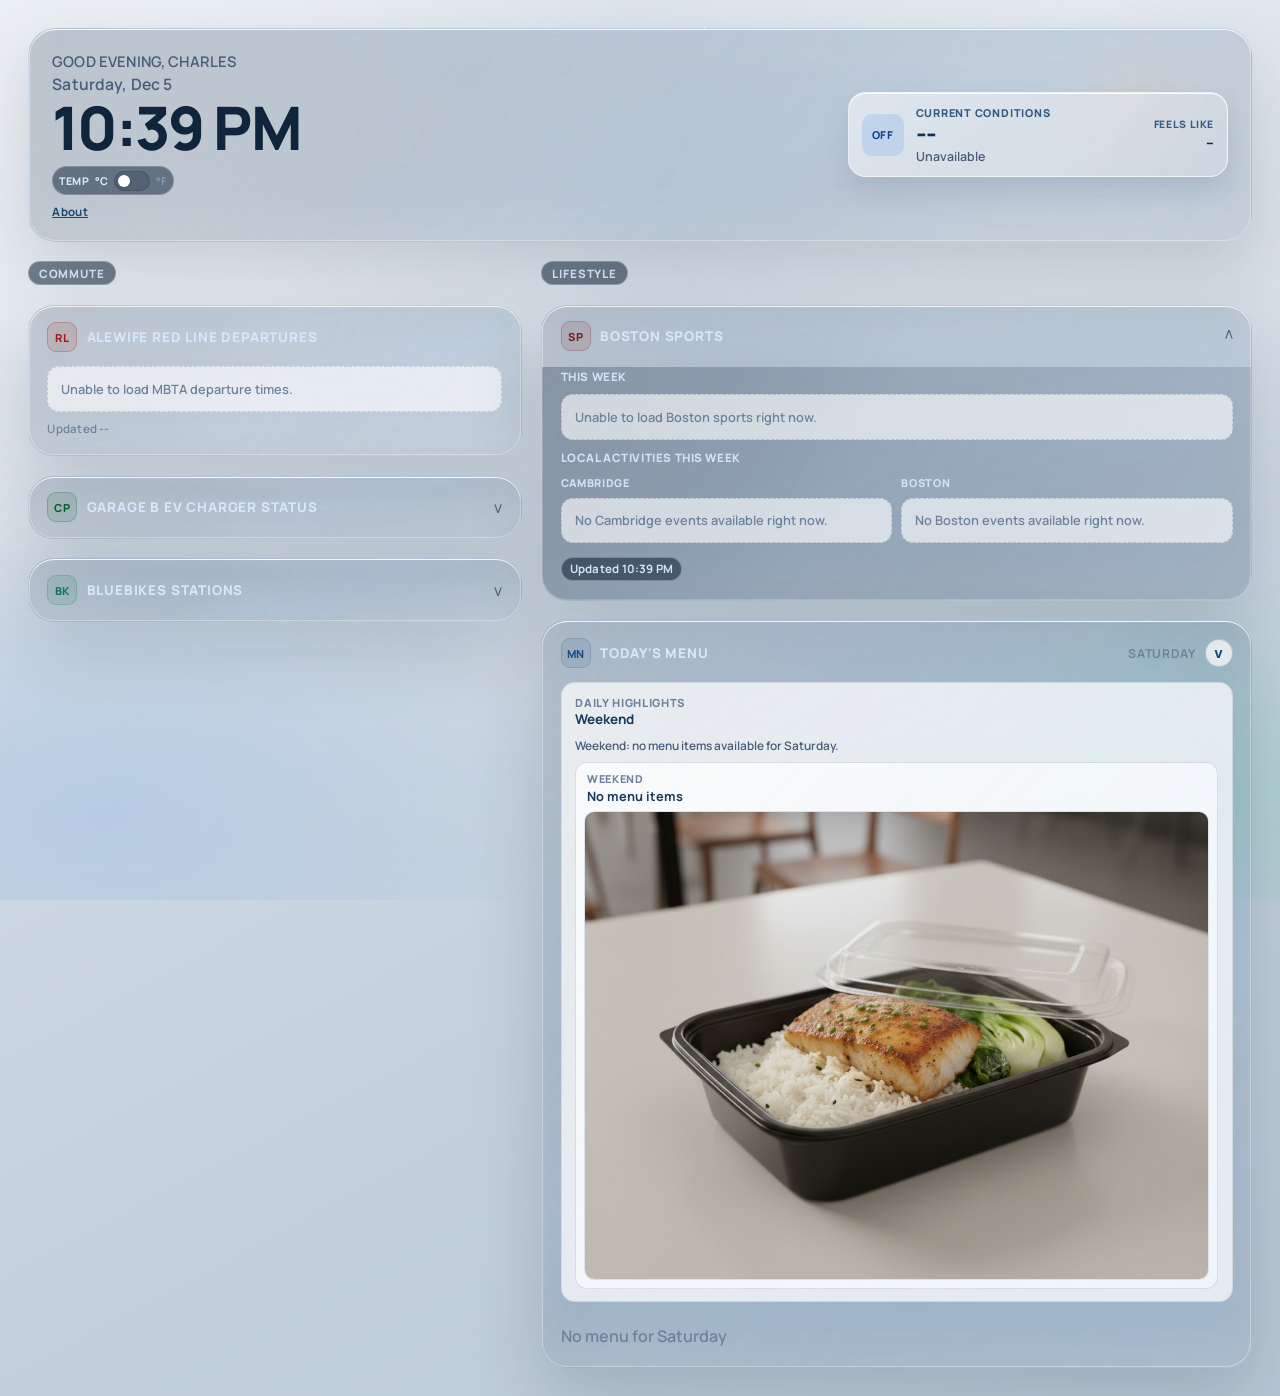
==== index.html @ 983788c2 "fix: load local menu.json to prevent fallback menu images" ====
<!DOCTYPE html>
<html lang="en">

<head>
  <meta charset="utf-8" />
  <meta name="viewport" content="width=device-width,initial-scale=1" />
  <title>Cambridge Dashboard</title>
  <link href="https://fonts.googleapis.com/css2?family=Manrope:wght@400;500;600;700;800&display=swap" rel="stylesheet" />
  <style>
    :root {
      --bg-clear-day: linear-gradient(155deg, #edf4ff 0%, #dbe8f8 47%, #c9d8ea 100%);
      --bg-clear-night: linear-gradient(150deg, #0b1422 0%, #15253b 47%, #22344c 100%);
      --bg-clouds: linear-gradient(152deg, #d9e2ec 0%, #c7d3df 55%, #b8c6d4 100%);
      --bg-rain: linear-gradient(152deg, #8b99ac 0%, #77889e 52%, #66798f 100%);
      --bg-snow: linear-gradient(152deg, #f2f6fb 0%, #dfe8f1 56%, #cfdbe9 100%);
      --bg-thunder: linear-gradient(152deg, #334154 0%, #2a3748 51%, #1f2d3e 100%);

      --panel: rgba(255, 255, 255, 0.4);
      --panel-strong: rgba(255, 255, 255, 0.5);
      --panel-border: rgba(255, 255, 255, 0.62);
      --panel-shadow: 0 28px 72px rgba(8, 24, 46, 0.16);
      --panel-inner-glow: inset 0 1px 0 rgba(255, 255, 255, 0.82), inset 0 -24px 42px rgba(255, 255, 255, 0.1);
      --panel-edge-shadow: inset 0 0 0 1px rgba(255, 255, 255, 0.34);
      --text-primary: #0d2238;
      --text-secondary: #485d77;
      --text-muted: #6e839b;
      --accent: #1f6feb;
      --accent-soft: rgba(31, 111, 235, 0.14);
      --success: #0e9f6e;
      --success-soft: rgba(14, 159, 110, 0.13);
      --glass-hero-bg: linear-gradient(122deg, rgba(255, 255, 255, 0.46) 0%, rgba(255, 255, 255, 0.18) 40%, rgba(255, 255, 255, 0.11) 100%);
      --glass-card-bg: linear-gradient(122deg, rgba(255, 255, 255, 0.42) 0%, rgba(255, 255, 255, 0.15) 42%, rgba(255, 255, 255, 0.09) 100%);
      --glass-border: rgba(255, 255, 255, 0.58);
      --glass-hero-blur: 34px;
      --glass-card-blur: 36px;
      --glass-saturation: 195%;
      --glass-contrast: 108%;
      --glass-specular: linear-gradient(116deg, rgba(255, 255, 255, 0.58) 0%, rgba(255, 255, 255, 0.1) 30%, transparent 64%);
      --glass-caustic:
        radial-gradient(80% 45% at 50% -10%, rgba(255, 255, 255, 0.44), transparent 70%),
        linear-gradient(160deg, transparent 40%, rgba(255, 255, 255, 0.08) 60%, transparent 72%);
      --bg-image-filter: saturate(108%) contrast(102%);
    }

    * {
      box-sizing: border-box;
      margin: 0;
      padding: 0;
    }

    html,
    body {
      min-height: 100%;
      scroll-behavior: smooth;
    }

    body[data-weather*="cloud"] {
      --glass-saturation: 170%;
      --glass-specular: linear-gradient(116deg, rgba(255, 255, 255, 0.62) 0%, rgba(255, 255, 255, 0.12) 34%, transparent 64%);
      --bg-image-filter: saturate(98%) contrast(100%);
    }

    body[data-weather*="rain"],
    body[data-weather*="drizzle"],
    body[data-weather*="thunder"] {
      --glass-hero-bg: linear-gradient(122deg, rgba(255, 255, 255, 0.4) 0%, rgba(255, 255, 255, 0.14) 44%, rgba(255, 255, 255, 0.08) 100%);
      --glass-card-bg: linear-gradient(122deg, rgba(255, 255, 255, 0.36) 0%, rgba(255, 255, 255, 0.13) 46%, rgba(255, 255, 255, 0.07) 100%);
      --glass-border: rgba(255, 255, 255, 0.5);
      --glass-hero-blur: 38px;
      --glass-card-blur: 40px;
      --glass-saturation: 155%;
      --glass-specular: linear-gradient(116deg, rgba(255, 255, 255, 0.54) 0%, rgba(255, 255, 255, 0.08) 35%, transparent 64%);
      --bg-image-filter: saturate(90%) contrast(100%);
    }

    body[data-weather*="snow"] {
      --glass-hero-bg: linear-gradient(122deg, rgba(255, 255, 255, 0.52) 0%, rgba(255, 255, 255, 0.22) 42%, rgba(255, 255, 255, 0.14) 100%);
      --glass-card-bg: linear-gradient(122deg, rgba(255, 255, 255, 0.48) 0%, rgba(255, 255, 255, 0.2) 44%, rgba(255, 255, 255, 0.12) 100%);
      --glass-border: rgba(255, 255, 255, 0.62);
      --glass-saturation: 165%;
      --glass-specular: linear-gradient(116deg, rgba(255, 255, 255, 0.84) 0%, rgba(255, 255, 255, 0.2) 32%, transparent 64%);
      --bg-image-filter: saturate(95%) contrast(102%);
    }

    body[data-night="true"] {
      --glass-hero-bg: linear-gradient(122deg, rgba(28, 48, 72, 0.34) 0%, rgba(24, 44, 68, 0.2) 45%, rgba(18, 38, 62, 0.14) 100%);
      --glass-card-bg: linear-gradient(122deg, rgba(28, 48, 72, 0.3) 0%, rgba(24, 44, 68, 0.18) 46%, rgba(18, 38, 62, 0.12) 100%);
      --glass-border: rgba(203, 223, 248, 0.26);
      --glass-saturation: 145%;
      --glass-contrast: 104%;
      --glass-specular: linear-gradient(116deg, rgba(255, 255, 255, 0.28) 0%, rgba(255, 255, 255, 0.06) 34%, transparent 64%);
      --glass-caustic:
        radial-gradient(80% 45% at 50% -10%, rgba(200, 222, 255, 0.2), transparent 72%),
        linear-gradient(160deg, transparent 40%, rgba(180, 212, 255, 0.08) 60%, transparent 72%);
      --bg-image-filter: saturate(100%) contrast(106%);
    }

    body {
      font-family: "SF Pro Text", "SF Pro Display", -apple-system, BlinkMacSystemFont, "Segoe UI", "Manrope", sans-serif;
      background: var(--bg-clouds);
      color: var(--text-primary);
      padding: 1.75rem;
      transition: background 1.2s ease;
      position: relative;
      overflow-x: hidden;
      -webkit-font-smoothing: antialiased;
    }

    body::before {
      content: "";
      position: fixed;
      inset: 0;
      background:
        radial-gradient(circle at 12% 18%, rgba(255, 255, 255, 0.52), transparent 38%),
        radial-gradient(circle at 85% 8%, rgba(255, 255, 255, 0.34), transparent 34%),
        linear-gradient(180deg, rgba(255, 255, 255, 0.24), rgba(255, 255, 255, 0));
      pointer-events: none;
      z-index: 0;
    }

    body::after {
      content: "";
      position: fixed;
      inset: 0;
      background:
        radial-gradient(45% 38% at 8% 90%, rgba(110, 163, 231, 0.22), transparent 80%),
        radial-gradient(36% 30% at 95% 88%, rgba(99, 211, 171, 0.2), transparent 82%);
      pointer-events: none;
      z-index: 0;
    }

    .weather-bg {
      position: fixed;
      inset: 0;
      pointer-events: none;
      overflow: hidden;
      z-index: 0;
    }

    .ai-bg {
      position: absolute;
      inset: 0;
      background-position: center;
      background-size: cover;
      background-repeat: no-repeat;
      opacity: 0;
      filter: var(--bg-image-filter);
      transition: background-image 700ms ease, opacity 500ms ease;
    }

    .sun {
      position: absolute;
      top: 5%;
      right: 8%;
      width: 110px;
      height: 110px;
      background: radial-gradient(circle, rgba(255, 247, 218, 1) 0%, rgba(255, 227, 148, 0.65) 52%, transparent 75%);
      border-radius: 999px;
      filter: blur(0.2px);
      box-shadow: 0 0 90px 35px rgba(255, 218, 120, 0.22);
      display: none;
    }

    .moon {
      position: absolute;
      top: 7%;
      left: 8%;
      width: 72px;
      height: 72px;
      border-radius: 999px;
      background: radial-gradient(circle at 34% 32%, #fdfdfb 0%, #deddd5 60%, #c7c6c0 100%);
      box-shadow: 0 0 55px 20px rgba(229, 236, 255, 0.2);
      display: none;
    }

    .sun.visible,
    .moon.visible {
      display: block;
    }

    .stars {
      position: absolute;
      inset: 0;
      display: none;
    }

    .stars.visible {
      display: block;
    }

    .star {
      position: absolute;
      width: 2px;
      height: 2px;
      border-radius: 999px;
      background: rgba(255, 255, 255, 0.95);
      animation: twinkle 2.8s ease-in-out infinite;
    }

    @keyframes twinkle {
      0%,
      100% {
        opacity: 0.4;
      }

      50% {
        opacity: 1;
      }
    }

    .cloud-layer {
      position: absolute;
      inset: 0;
      display: none;
    }

    .cloud-layer.visible {
      display: block;
    }

    .atmospheric-cloud {
      position: absolute;
      background: linear-gradient(180deg, rgba(255, 255, 255, 0.42), rgba(255, 255, 255, 0.13));
      border-radius: 999px;
      filter: blur(28px);
      animation: driftCloud linear infinite;
    }

    .cloud-1 {
      top: 6%;
      width: 460px;
      height: 95px;
      left: -460px;
      animation-duration: 88s;
    }

    .cloud-2 {
      top: 14%;
      width: 550px;
      height: 112px;
      left: -550px;
      animation-duration: 112s;
      animation-delay: -32s;
      opacity: 0.72;
    }

    .cloud-3 {
      top: 24%;
      width: 360px;
      height: 76px;
      left: -360px;
      animation-duration: 95s;
      animation-delay: -54s;
      opacity: 0.52;
    }

    .cloud-4 {
      top: 10%;
      width: 630px;
      height: 124px;
      left: -630px;
      animation-duration: 126s;
      animation-delay: -70s;
      opacity: 0.42;
    }

    @keyframes driftCloud {
      from {
        transform: translateX(0);
      }

      to {
        transform: translateX(calc(100vw + 760px));
      }
    }

    .rain-container,
    .snow-container {
      position: absolute;
      inset: 0;
      display: none;
    }

    .rain-container.visible,
    .snow-container.visible {
      display: block;
    }

    .raindrop {
      position: absolute;
      width: 1.5px;
      height: 21px;
      background: linear-gradient(to bottom, transparent, rgba(209, 225, 240, 0.62));
      animation: fall linear infinite;
    }

    @keyframes fall {
      to {
        transform: translateY(100vh);
      }
    }

    .snowflake {
      position: absolute;
      border-radius: 999px;
      background: rgba(255, 255, 255, 0.85);
      animation: snowfall linear infinite;
    }

    @keyframes snowfall {
      to {
        transform: translateY(100vh);
      }
    }

    .dashboard {
      position: relative;
      z-index: 1;
      width: min(1240px, 100%);
      margin: 0 auto;
      display: grid;
      gap: 1.22rem;
    }

    .hero {
      background:
        var(--glass-hero-bg);
      border: 1px solid var(--glass-border);
      border-radius: 28px;
      box-shadow: var(--panel-shadow), var(--panel-inner-glow), var(--panel-edge-shadow);
      backdrop-filter: blur(var(--glass-hero-blur)) saturate(var(--glass-saturation)) contrast(var(--glass-contrast));
      -webkit-backdrop-filter: blur(var(--glass-hero-blur)) saturate(var(--glass-saturation)) contrast(var(--glass-contrast));
      padding: 1.35rem 1.45rem;
      display: flex;
      justify-content: space-between;
      align-items: center;
      gap: 1.2rem;
      flex-wrap: wrap;
      animation: riseIn 540ms ease-out;
      position: relative;
      z-index: 1;
      isolation: isolate;
      overflow: hidden;
    }

    .hero-left {
      display: grid;
      gap: 0.15rem;
    }

    .hero-right {
      margin-left: auto;
      flex: 1 1 auto;
      min-width: 0;
      display: flex;
      align-items: center;
      gap: 0.95rem;
      flex-wrap: wrap;
      justify-content: flex-end;
    }

    .greeting {
      color: var(--text-secondary);
      font-size: 0.92rem;
      font-weight: 600;
      letter-spacing: 0.01em;
      text-transform: uppercase;
    }

    .quick-nav {
      display: flex;
      gap: 0.45rem;
      flex-wrap: wrap;
      margin-top: 0.32rem;
    }

    .about-inline-link {
      margin-top: 0.42rem;
      display: inline-block;
      font-size: 0.72rem;
      font-weight: 700;
      letter-spacing: 0.03em;
      color: #1c466f;
      text-decoration: underline;
      text-underline-offset: 0.12em;
    }

    .temp-toggle-inline {
      margin-top: 0.42rem;
      display: inline-flex;
      align-items: center;
      gap: 0.36rem;
      width: fit-content;
      padding: 0.2rem 0.38rem;
      border-radius: 999px;
      border: 1px solid rgba(20, 58, 98, 0.18);
      background: rgba(255, 255, 255, 0.52);
    }

    .temp-toggle-label {
      font-size: 0.66rem;
      font-weight: 800;
      letter-spacing: 0.05em;
      text-transform: uppercase;
      color: #21466f;
    }

    .temp-unit {
      font-size: 0.67rem;
      font-weight: 700;
      color: #55708e;
      opacity: 0.6;
      transition: opacity 140ms ease, color 140ms ease;
    }

    .temp-unit.active {
      opacity: 1;
      color: #163d65;
    }

    .temp-toggle-inline .toggle {
      width: 36px;
      height: 20px;
    }

    .temp-toggle-inline .toggle-slider::after {
      width: 12px;
      height: 12px;
      top: 3px;
      left: 3px;
    }

    .temp-toggle-inline .toggle input:checked + .toggle-slider::after {
      transform: translateX(16px);
    }

    body[data-night="true"] .temp-toggle-inline {
      border-color: rgba(210, 228, 248, 0.26);
      background: rgba(18, 36, 56, 0.52);
    }

    body[data-night="true"] .temp-toggle-label {
      color: #d6e7fb;
    }

    body[data-night="true"] .temp-unit {
      color: #9eb6d3;
    }

    body[data-night="true"] .temp-unit.active {
      color: #e2efff;
    }

    .quick-link {
      text-decoration: none;
      font-size: 0.7rem;
      font-weight: 700;
      letter-spacing: 0.05em;
      text-transform: uppercase;
      color: #143a62;
      border: 1px solid rgba(20, 58, 98, 0.2);
      background: rgba(255, 255, 255, 0.52);
      border-radius: 999px;
      padding: 0.34rem 0.6rem;
      transition: background 180ms ease, border-color 180ms ease;
    }

    .quick-link:hover {
      background: rgba(255, 255, 255, 0.72);
      border-color: rgba(20, 58, 98, 0.32);
    }

    #clock {
      font-weight: 800;
      line-height: 1;
      letter-spacing: -0.03em;
      font-size: clamp(2.2rem, 5.7vw, 3.75rem);
      color: #10243c;
    }

    #date {
      color: var(--text-secondary);
      font-size: 0.98rem;
      font-weight: 600;
      letter-spacing: 0.01em;
    }

    .hero-weather {
      min-width: 310px;
      width: 380px;
      max-width: 100%;
      border-radius: 18px;
      border: 1px solid rgba(255, 255, 255, 0.62);
      background: linear-gradient(125deg, rgba(255, 255, 255, 0.52), rgba(255, 255, 255, 0.2));
      box-shadow:
        0 14px 30px rgba(10, 30, 55, 0.12),
        inset 0 1px 0 rgba(255, 255, 255, 0.82);
      padding: 0.72rem 0.8rem;
      display: grid;
      gap: 0.55rem;
      transition: width 260ms cubic-bezier(0.4, 0, 0.2, 1);
      will-change: width;
    }

    .hero-weather.weather-details-open {
      width: min(820px, 100%);
    }

    .hero-weather .weather-main {
      gap: 0.55rem;
    }

    .hero-weather .weather-icon {
      min-width: 42px;
      min-height: 42px;
      border-radius: 10px;
      font-size: 0.68rem;
    }

    .hero-weather .weather-temp {
      font-size: clamp(1.28rem, 2.4vw, 1.6rem);
      color: #16314e;
    }

    .hero-weather .weather-condition {
      margin-top: 0;
      font-size: 0.78rem;
      color: var(--text-secondary);
    }

    .hero-weather .weather-stats {
      gap: 0.4rem;
    }

    .hero-weather .weather-stat {
      min-height: 52px;
      border-radius: 10px;
      padding: 0.42rem 0.5rem;
      background: rgba(255, 255, 255, 0.6);
    }

    .hero-weather .weather-stat-value {
      font-size: 0.85rem;
      font-weight: 800;
    }

    .hero-weather .weather-stat-label {
      font-size: 0.62rem;
      letter-spacing: 0.03em;
    }

    .main-grid {
      display: grid;
      grid-template-columns: repeat(2, minmax(0, 1fr));
      gap: 1.22rem;
      align-items: start;
    }

    body.weekend-layout .main-grid {
      grid-template-columns: minmax(300px, 0.82fr) minmax(460px, 1.18fr);
    }

    .stack {
      display: grid;
      gap: 1.22rem;
    }

    .stack[id] {
      scroll-margin-top: 6.5rem;
    }

    .stack-label {
      width: fit-content;
      font-size: 0.72rem;
      font-weight: 800;
      letter-spacing: 0.08em;
      text-transform: uppercase;
      color: #12385f;
      padding: 0.22rem 0.6rem;
      border-radius: 999px;
      border: 1px solid rgba(18, 56, 95, 0.2);
      background: rgba(255, 255, 255, 0.62);
      backdrop-filter: blur(10px);
      -webkit-backdrop-filter: blur(10px);
      text-shadow: 0 1px 0 rgba(255, 255, 255, 0.45);
    }

    body[data-night="true"] .stack-label {
      color: #dce9fb;
      border-color: rgba(220, 233, 251, 0.35);
      background: rgba(16, 33, 52, 0.54);
      text-shadow: none;
    }

    .full-span {
      grid-column: 1 / -1;
    }

    .card,
    .expandable {
      background:
        var(--glass-card-bg);
      border: 1px solid var(--glass-border);
      border-radius: 26px;
      box-shadow: var(--panel-shadow), var(--panel-inner-glow), var(--panel-edge-shadow);
      backdrop-filter: blur(var(--glass-card-blur)) saturate(var(--glass-saturation)) contrast(var(--glass-contrast));
      -webkit-backdrop-filter: blur(var(--glass-card-blur)) saturate(var(--glass-saturation)) contrast(var(--glass-contrast));
      overflow: hidden;
      animation: riseIn 620ms ease-out;
      position: relative;
      isolation: isolate;
      transition: border-color 220ms ease, box-shadow 220ms ease, transform 220ms ease;
    }

    .hero::before,
    .card::before,
    .expandable::before {
      content: "";
      position: absolute;
      inset: 0;
      background: var(--glass-specular);
      pointer-events: none;
      z-index: 1;
      opacity: 0.88;
    }

    .hero::after,
    .card::after,
    .expandable::after {
      content: "";
      position: absolute;
      inset: 1px;
      border-radius: inherit;
      background: var(--glass-caustic);
      pointer-events: none;
      z-index: 1;
      opacity: 0.95;
    }

    .hero > *,
    .card > *,
    .expandable > * {
      position: relative;
      z-index: 2;
    }

    .card:hover,
    .expandable:hover {
      border-color: rgba(255, 255, 255, 0.78);
      box-shadow:
        0 38px 90px rgba(8, 24, 46, 0.22),
        inset 0 1px 0 rgba(255, 255, 255, 0.76),
        inset 0 -24px 38px rgba(255, 255, 255, 0.12),
        inset 0 0 0 1px rgba(255, 255, 255, 0.38);
      transform: translateY(-2px);
    }

    .card {
      padding: 1.05rem 1.15rem 1.2rem;
    }

    .card-header {
      display: flex;
      align-items: center;
      gap: 0.58rem;
      margin-bottom: 0.85rem;
    }

    .card-icon {
      width: 30px;
      height: 30px;
      border-radius: 9px;
      display: inline-flex;
      align-items: center;
      justify-content: center;
      font-size: 0.69rem;
      font-weight: 800;
      letter-spacing: 0.04em;
      color: #11406b;
      border: 1px solid rgba(17, 64, 107, 0.16);
      background: rgba(17, 64, 107, 0.08);
    }

    .icon-menu {
      color: #1a4e85;
      border-color: rgba(26, 78, 133, 0.18);
      background: rgba(26, 78, 133, 0.1);
    }

    .icon-bike {
      color: #0f7a56;
      border-color: rgba(15, 122, 86, 0.2);
      background: rgba(15, 122, 86, 0.12);
    }

    .icon-transit {
      color: #9b1c1c;
      border-color: rgba(155, 28, 28, 0.25);
      background: rgba(155, 28, 28, 0.12);
    }

    .icon-charge {
      color: #0b5f2a;
      border-color: rgba(11, 95, 42, 0.24);
      background: rgba(11, 95, 42, 0.12);
    }

    .icon-sports {
      color: #7a1f1f;
      border-color: rgba(122, 31, 31, 0.24);
      background: rgba(122, 31, 31, 0.12);
    }

    .card-title,
    .expandable-title {
      font-size: 0.84rem;
      font-weight: 800;
      text-transform: uppercase;
      letter-spacing: 0.06em;
      color: #274b72;
      text-shadow: 0 1px 0 rgba(255, 255, 255, 0.5);
    }

    body[data-night="true"] .card-title,
    body[data-night="true"] .expandable-title {
      color: #d7e7fc;
      text-shadow: none;
    }

    #menuDay {
      margin-left: auto;
      font-size: 0.76rem;
      color: var(--text-muted);
      font-weight: 700;
      letter-spacing: 0.05em;
      text-transform: uppercase;
    }

    .menu-collapse-btn {
      border: 1px solid rgba(16, 32, 50, 0.2);
      background: rgba(255, 255, 255, 0.72);
      color: #1b446f;
      border-radius: 999px;
      width: 28px;
      height: 28px;
      display: inline-flex;
      align-items: center;
      justify-content: center;
      font-size: 0.9rem;
      font-weight: 700;
      cursor: pointer;
      transition: transform 160ms ease, background 160ms ease, border-color 160ms ease;
    }

    .menu-collapse-btn:hover {
      background: rgba(31, 111, 235, 0.12);
      border-color: rgba(31, 111, 235, 0.35);
    }

    #menuCard.menu-collapsed .menu-collapse-btn {
      transform: rotate(-90deg);
    }

    .menu-panel-body {
      display: grid;
      gap: 0.72rem;
      max-height: 3000px;
      opacity: 1;
      transform: translateY(0);
      overflow: hidden;
      transition: max-height 300ms ease, opacity 220ms ease, transform 220ms ease;
    }

    #menuCard.menu-collapsed .menu-panel-body {
      max-height: 0;
      opacity: 0;
      transform: translateY(-8px);
      pointer-events: none;
    }

    .weather-card {
      display: grid;
      gap: 0.95rem;
    }

    .weather-main {
      display: flex;
      align-items: center;
      gap: 0.7rem;
    }

    .weather-icon {
      min-width: 52px;
      min-height: 52px;
      border-radius: 12px;
      display: inline-flex;
      align-items: center;
      justify-content: center;
      background: var(--accent-soft);
      color: #12438a;
      font-weight: 800;
      font-size: 0.8rem;
      letter-spacing: 0.04em;
      padding: 0 0.45rem;
      overflow: hidden;
    }

    .weather-icon img {
      width: 46px;
      height: 46px;
      display: block;
    }

    .weather-glyph {
      display: inline-flex;
      align-items: center;
      justify-content: center;
      font-size: 1.52rem;
      line-height: 1;
      transform-origin: center;
    }

    .weather-glyph.sunny {
      animation: wxSpin 7s linear infinite;
    }

    .weather-glyph.cloudy {
      animation: wxBob 2.6s ease-in-out infinite;
    }

    .weather-glyph.rainy {
      animation: wxRain 1.1s ease-in-out infinite;
    }

    .weather-glyph.snowy {
      animation: wxSnow 2.2s ease-in-out infinite;
    }

    .weather-glyph.stormy {
      animation: wxStorm 1.25s ease-in-out infinite;
    }

    @keyframes wxSpin {
      from { transform: rotate(0deg); }
      to { transform: rotate(360deg); }
    }

    @keyframes wxBob {
      0%, 100% { transform: translateY(0); }
      50% { transform: translateY(-2px); }
    }

    @keyframes wxRain {
      0%, 100% { transform: translateY(0); opacity: 0.95; }
      50% { transform: translateY(2px); opacity: 0.75; }
    }

    @keyframes wxSnow {
      0%, 100% { transform: translateY(0) rotate(0deg); }
      50% { transform: translateY(1px) rotate(10deg); }
    }

    @keyframes wxStorm {
      0%, 100% { transform: translateX(0); }
      20% { transform: translateX(-1px); }
      40% { transform: translateX(1px); }
      60% { transform: translateX(-1px); }
      80% { transform: translateX(1px); }
    }

    .weather-temp {
      font-size: clamp(1.7rem, 4.8vw, 2.25rem);
      font-weight: 800;
      line-height: 1.05;
      letter-spacing: -0.02em;
      color: #102a46;
    }

    .weather-condition {
      margin-top: 0.1rem;
      font-size: 0.87rem;
      color: var(--text-secondary);
      font-weight: 600;
    }

    .weather-top {
      display: grid;
      grid-template-columns: minmax(0, 1fr) auto;
      gap: 0.6rem;
      align-items: center;
    }

    .weather-primary {
      display: flex;
      align-items: center;
      gap: 0.75rem;
      min-width: 0;
    }

    .weather-title {
      font-size: 0.68rem;
      font-weight: 800;
      letter-spacing: 0.07em;
      text-transform: uppercase;
      color: #335a80;
      margin-bottom: 0.08rem;
    }

    .weather-aux {
      text-align: right;
    }

    .weather-aux-label {
      font-size: 0.64rem;
      font-weight: 800;
      text-transform: uppercase;
      letter-spacing: 0.06em;
      color: #335a80;
    }

    .weather-aux-value {
      margin-top: 0.1rem;
      font-size: 0.9rem;
      font-weight: 800;
      color: #102a46;
    }

    .weather-stats {
      display: grid;
      grid-template-columns: repeat(2, minmax(0, 1fr));
      gap: 0.5rem;
    }

    .weather-stat {
      background: rgba(255, 255, 255, 0.66);
      border: 1px solid rgba(15, 31, 51, 0.08);
      border-radius: 12px;
      padding: 0.58rem 0.6rem;
      min-height: 64px;
      display: flex;
      flex-direction: column;
      justify-content: center;
    }

    .weather-stat-value {
      font-size: 1.03rem;
      font-weight: 800;
      line-height: 1.1;
      color: #16324f;
    }

    .weather-stat-label {
      margin-top: 0.16rem;
      font-size: 0.71rem;
      color: var(--text-secondary);
      text-transform: uppercase;
      letter-spacing: 0.04em;
      font-weight: 700;
    }

    .weather-meta {
      font-size: 0.66rem;
      color: var(--text-muted);
      letter-spacing: 0.02em;
      line-height: 1.35;
    }

    .weather-details-shell {
      border: 1px solid rgba(15, 31, 51, 0.12);
      border-radius: 12px;
      background: rgba(255, 255, 255, 0.58);
      overflow: hidden;
      display: grid;
      grid-template-rows: auto 0fr;
      transition: grid-template-rows 260ms cubic-bezier(0.4, 0, 0.2, 1);
    }

    .weather-details-toggle {
      width: 100%;
      border: none;
      background: transparent;
      padding: 0.5rem 0.62rem;
      display: flex;
      align-items: center;
      justify-content: space-between;
      gap: 0.45rem;
      cursor: pointer;
      color: #193f68;
      font-weight: 800;
      font-size: 0.68rem;
      letter-spacing: 0.05em;
      text-transform: uppercase;
    }

    .weather-details-toggle:hover {
      background: rgba(255, 255, 255, 0.42);
    }

    .weather-details-indicator {
      width: 22px;
      height: 22px;
      border-radius: 999px;
      border: 1px solid rgba(15, 31, 51, 0.22);
      display: inline-flex;
      align-items: center;
      justify-content: center;
      font-size: 1rem;
      font-weight: 800;
      line-height: 1;
      background: rgba(255, 255, 255, 0.78);
      transform: translateY(-0.5px);
    }

    .weather-details-body {
      display: grid;
      padding: 0 0.52rem;
      gap: 0.6rem;
      min-height: 0;
      opacity: 0;
      overflow: hidden;
      transform: translateY(-8px);
      transition: opacity 220ms ease, transform 220ms ease, padding 220ms ease;
    }

    .hero-weather.weather-details-open .weather-details-body {
      opacity: 1;
      transform: translateY(0);
      padding: 0.12rem 0.52rem 0.6rem;
    }

    .hero-weather.weather-details-open .weather-details-shell {
      grid-template-rows: auto 1fr;
    }

    .weather-forecast-title {
      font-size: 0.66rem;
      font-weight: 800;
      letter-spacing: 0.05em;
      text-transform: uppercase;
      color: #335a80;
      margin-top: 0.1rem;
    }

    .weather-forecast-list {
      display: grid;
      gap: 0.45rem;
      grid-template-columns: repeat(auto-fit, minmax(92px, 1fr));
    }

    .weather-forecast-item {
      border-radius: 10px;
      border: 1px solid rgba(15, 31, 51, 0.11);
      background: rgba(255, 255, 255, 0.74);
      padding: 0.45rem 0.42rem;
      display: grid;
      gap: 0.14rem;
      text-align: center;
    }

    .weather-forecast-day {
      font-size: 0.64rem;
      font-weight: 800;
      letter-spacing: 0.05em;
      color: #335a80;
      text-transform: uppercase;
    }

    .weather-forecast-condition {
      font-size: 0.62rem;
      color: var(--text-secondary);
      min-height: 1.8em;
      line-height: 1.2;
      font-weight: 600;
    }

    .weather-forecast-temp {
      font-size: 0.78rem;
      font-weight: 800;
      color: #102a46;
    }

    .weather-meta a {
      color: #1f6feb;
      text-decoration: underline;
      text-underline-offset: 0.12em;
    }

    body[data-night="true"] .weather-meta {
      color: rgba(225, 238, 255, 0.78);
    }

    body[data-night="true"] .weather-meta a {
      color: #8fc4ff;
    }

    #menuContent {
      display: grid;
      grid-template-columns: repeat(auto-fit, minmax(180px, 1fr));
      gap: 0.66rem;
    }

    .menu-item {
      border: 1px solid rgba(15, 31, 51, 0.09);
      background: rgba(255, 255, 255, 0.72);
      border-radius: 12px;
      padding: 0.8rem 0.86rem;
      transition: transform 180ms ease, box-shadow 180ms ease;
    }

    .menu-item:hover {
      transform: translateY(-2px);
      box-shadow: 0 8px 16px rgba(18, 43, 74, 0.09);
    }

    .menu-category {
      font-size: 0.68rem;
      font-weight: 800;
      color: #225ea6;
      text-transform: uppercase;
      letter-spacing: 0.055em;
      margin-bottom: 0.25rem;
    }

    .menu-name {
      font-size: 0.9rem;
      font-weight: 700;
      color: #132b46;
      line-height: 1.3;
    }

    .menu-desc {
      font-size: 0.77rem;
      color: var(--text-secondary);
      line-height: 1.35;
      margin-top: 0.18rem;
    }

    .menu-price {
      margin-top: 0.4rem;
      font-size: 0.78rem;
      font-weight: 800;
      color: var(--success);
      text-transform: uppercase;
      letter-spacing: 0.035em;
    }

    .menu-image-panel {
      border: 1px solid rgba(15, 31, 51, 0.09);
      background: rgba(255, 255, 255, 0.72);
      border-radius: 14px;
      padding: 0.75rem 0.85rem;
      display: grid;
      gap: 0.55rem;
      margin-bottom: 0.75rem;
    }

    .menu-image-header {
      display: flex;
      align-items: center;
      justify-content: space-between;
      gap: 0.6rem;
      flex-wrap: wrap;
    }

    .menu-image-title {
      font-size: 0.7rem;
      font-weight: 800;
      letter-spacing: 0.06em;
      text-transform: uppercase;
      color: var(--text-muted);
    }

    .menu-action-name {
      font-size: 0.84rem;
      font-weight: 700;
      color: #173a5b;
    }

    .menu-image-status {
      font-size: 0.74rem;
      color: var(--text-secondary);
      font-weight: 600;
    }

    .menu-highlight-grid {
      width: 100%;
      display: grid;
      gap: 0.65rem;
      grid-template-columns: repeat(auto-fit, minmax(240px, 1fr));
    }

    .menu-highlight-card {
      border: 1px solid rgba(15, 31, 51, 0.12);
      border-radius: 12px;
      background: linear-gradient(135deg, rgba(255, 255, 255, 0.75), rgba(240, 245, 252, 0.9));
      overflow: hidden;
      display: grid;
      gap: 0.45rem;
      padding: 0.48rem;
    }

    .menu-highlight-meta {
      display: grid;
      gap: 0.12rem;
      padding: 0 0.2rem;
    }

    .menu-highlight-category {
      font-size: 0.68rem;
      font-weight: 800;
      letter-spacing: 0.06em;
      text-transform: uppercase;
      color: var(--text-muted);
    }

    .menu-highlight-name {
      font-size: 0.8rem;
      font-weight: 700;
      color: #173a5b;
      line-height: 1.25;
    }

    .menu-highlight-image {
      width: 100%;
      aspect-ratio: 4 / 3;
      border-radius: 10px;
      overflow: hidden;
      border: 1px solid rgba(15, 31, 51, 0.1);
      background: rgba(245, 249, 255, 0.85);
    }

    .menu-highlight-image img {
      width: 100%;
      height: 100%;
      object-fit: cover;
      display: block;
    }

    .menu-highlight-empty {
      width: 100%;
      min-height: 110px;
      border-radius: 10px;
      border: 1px dashed rgba(23, 58, 91, 0.25);
      display: flex;
      align-items: center;
      justify-content: center;
      color: var(--text-muted);
      font-size: 0.8rem;
      font-weight: 600;
    }

    .toggle-row {
      display: flex;
      align-items: center;
      gap: 0.6rem;
      margin-left: auto;
    }

    .toggle-label {
      font-size: 0.72rem;
      font-weight: 700;
      letter-spacing: 0.04em;
      text-transform: uppercase;
      color: var(--text-muted);
    }

    .toggle {
      position: relative;
      width: 44px;
      height: 24px;
      display: inline-flex;
      align-items: center;
    }

    .toggle input {
      opacity: 0;
      width: 0;
      height: 0;
    }

    .toggle-slider {
      position: absolute;
      inset: 0;
      border-radius: 999px;
      background: rgba(16, 32, 50, 0.18);
      border: 1px solid rgba(16, 32, 50, 0.2);
      transition: background 160ms ease, border 160ms ease;
    }

    .toggle-slider::after {
      content: "";
      position: absolute;
      top: 3px;
      left: 3px;
      width: 16px;
      height: 16px;
      border-radius: 999px;
      background: #ffffff;
      box-shadow: 0 2px 4px rgba(12, 24, 40, 0.2);
      transition: transform 160ms ease;
    }

    .toggle input:checked + .toggle-slider {
      background: rgba(14, 159, 110, 0.35);
      border-color: rgba(14, 159, 110, 0.4);
    }

    .toggle input:checked + .toggle-slider::after {
      transform: translateX(20px);
    }

    .toggle input:disabled + .toggle-slider {
      opacity: 0.4;
      cursor: not-allowed;
    }

    .charger-summary {
      font-size: 0.78rem;
      color: var(--text-secondary);
      font-weight: 700;
      letter-spacing: 0.03em;
      text-transform: uppercase;
      margin-bottom: 0.6rem;
    }

    .charger-grid {
      display: grid;
      gap: 0.65rem;
    }

    .charger-top-row {
      display: grid;
      grid-template-columns: repeat(2, minmax(0, 1fr));
      gap: 0.65rem;
    }

    .charger-single-row {
      display: grid;
      gap: 0.65rem;
    }

    .charger-station {
      border: 1px solid rgba(14, 33, 54, 0.09);
      border-radius: 12px;
      background: rgba(255, 255, 255, 0.72);
      padding: 0.7rem 0.75rem;
      display: grid;
      gap: 0.45rem;
    }

    .charger-name {
      font-size: 0.86rem;
      font-weight: 700;
      color: #14314d;
    }

    .charger-meta {
      font-size: 0.72rem;
      color: var(--text-muted);
      letter-spacing: 0.04em;
      text-transform: uppercase;
      font-weight: 700;
    }

    .plug-list {
      display: grid;
      grid-template-columns: repeat(2, minmax(0, 1fr));
      gap: 0.4rem;
    }

    .plug {
      display: flex;
      align-items: center;
      justify-content: space-between;
      border-radius: 10px;
      padding: 0.35rem 0.5rem;
      font-size: 0.72rem;
      font-weight: 700;
      letter-spacing: 0.02em;
      text-transform: uppercase;
      border: 1px solid rgba(16, 32, 50, 0.1);
      background: rgba(255, 255, 255, 0.7);
      color: var(--text-secondary);
    }

    .plug.available {
      color: #0b5f2a;
      border-color: rgba(11, 95, 42, 0.22);
      background: rgba(11, 95, 42, 0.1);
    }

    .plug.in-use {
      color: #9b1c1c;
      border-color: rgba(155, 28, 28, 0.22);
      background: rgba(155, 28, 28, 0.1);
    }

    .plug.unavailable {
      color: #5b6b7f;
      border-color: rgba(16, 32, 50, 0.12);
      background: rgba(16, 32, 50, 0.05);
    }

    .departures-list {
      display: grid;
      gap: 0.5rem;
    }

    .departure-row {
      display: grid;
      grid-template-columns: minmax(0, 1fr) auto auto;
      gap: 0.65rem;
      align-items: center;
      border: 1px solid rgba(14, 33, 54, 0.09);
      border-radius: 12px;
      background: rgba(255, 255, 255, 0.72);
      padding: 0.58rem 0.7rem;
    }

    .departure-destination {
      font-size: 0.83rem;
      font-weight: 700;
      color: #173a5b;
      min-width: 0;
      overflow: hidden;
      text-overflow: ellipsis;
      white-space: nowrap;
    }

    .departure-time {
      font-size: 0.8rem;
      font-weight: 700;
      color: var(--text-secondary);
      white-space: nowrap;
    }

    .departure-eta {
      min-width: 62px;
      text-align: center;
      font-size: 0.73rem;
      letter-spacing: 0.03em;
      font-weight: 800;
      text-transform: uppercase;
      color: #7a1a1a;
      border: 1px solid rgba(155, 28, 28, 0.22);
      background: rgba(155, 28, 28, 0.1);
      border-radius: 999px;
      padding: 0.24rem 0.44rem;
    }

    .departure-empty {
      border: 1px dashed rgba(14, 33, 54, 0.16);
      border-radius: 12px;
      background: rgba(255, 255, 255, 0.62);
      padding: 0.8rem;
      color: var(--text-muted);
      font-size: 0.8rem;
      font-weight: 600;
    }

    .card-note {
      margin-top: 0.58rem;
      font-size: 0.72rem;
      color: var(--text-muted);
      font-weight: 600;
      letter-spacing: 0.02em;
    }

    #sportsUpdated {
      width: fit-content;
      margin-top: 0.2rem;
      padding: 0.22rem 0.5rem;
      border-radius: 999px;
      border: 1px solid rgba(26, 78, 133, 0.2);
      background: rgba(255, 255, 255, 0.62);
      color: #214a74;
      font-weight: 700;
      text-shadow: 0 1px 0 rgba(255, 255, 255, 0.45);
    }

    body[data-night="true"] #sportsUpdated {
      border-color: rgba(209, 226, 248, 0.35);
      background: rgba(16, 33, 52, 0.56);
      color: #d3e4f9;
      text-shadow: none;
    }

    .expandable-header {
      display: flex;
      justify-content: space-between;
      align-items: center;
      cursor: pointer;
      padding: 0.98rem 1.15rem;
      transition: background 160ms ease;
    }

    .expandable-header:hover {
      background: rgba(10, 30, 55, 0.04);
    }

    a:focus-visible,
    button:focus-visible,
    input:focus-visible,
    .expandable-header:focus-visible {
      outline: 2px solid rgba(31, 111, 235, 0.75);
      outline-offset: 2px;
      border-radius: 10px;
    }

    .expandable-left {
      display: flex;
      align-items: center;
      gap: 0.58rem;
    }

    .expandable-arrow {
      font-size: 1rem;
      color: var(--text-secondary);
      transition: transform 220ms ease;
      line-height: 1;
    }

    .expandable.open .expandable-arrow {
      transform: rotate(180deg);
    }

    .expandable-content {
      max-height: 0;
      overflow: hidden;
      transition: max-height 240ms ease;
    }

    .expandable.open .expandable-content {
      max-height: 340px;
    }

    #evExpandable.open .expandable-content {
      max-height: 760px;
    }

    #sportsExpandable.open .expandable-content {
      max-height: 980px;
    }

    #sportsExpandable.weekday-mode {
      opacity: 0.97;
    }

    .sports-content-wrap {
      border: 0;
      box-shadow: none;
      backdrop-filter: none;
      -webkit-backdrop-filter: none;
      border-radius: 0;
      padding-top: 0.1rem;
      display: grid;
      gap: 0.65rem;
    }

    .sports-content-wrap::before,
    .sports-content-wrap::after,
    .ev-content-wrap::before,
    .ev-content-wrap::after {
      display: none;
    }

    .sports-subtitle {
      font-size: 0.72rem;
      font-weight: 800;
      letter-spacing: 0.05em;
      text-transform: uppercase;
      color: #2b517b;
      text-shadow: 0 1px 0 rgba(255, 255, 255, 0.45);
    }

    body[data-night="true"] .sports-subtitle {
      color: #d2e3f9;
      text-shadow: none;
    }

    .sports-list {
      display: grid;
      gap: 0.52rem;
    }

    .sports-row {
      display: grid;
      grid-template-columns: minmax(0, 1fr) auto;
      gap: 0.55rem;
      align-items: center;
      border: 1px solid rgba(14, 33, 54, 0.09);
      border-radius: 12px;
      background: rgba(255, 255, 255, 0.72);
      padding: 0.58rem 0.7rem;
    }

    .sports-main {
      min-width: 0;
      display: grid;
      grid-template-columns: minmax(0, 1fr) auto;
      align-items: center;
      gap: 0.72rem;
    }

    .sports-matchup-row {
      display: inline-flex;
      align-items: center;
      gap: 0.62rem;
      min-width: 0;
      max-width: 100%;
    }

    .sports-team-icon {
      width: 48px;
      height: 48px;
      display: inline-flex;
      align-items: center;
      justify-content: center;
      overflow: visible;
      color: #1f446d;
      font-size: 0.8rem;
      font-weight: 800;
      text-transform: uppercase;
      flex-shrink: 0;
    }

    .sports-team-icon img {
      width: 100%;
      height: 100%;
      object-fit: contain;
      display: block;
    }

    .sports-matchup {
      font-size: 0.86rem;
      font-weight: 700;
      color: #173a5b;
      white-space: nowrap;
      overflow: hidden;
      text-overflow: ellipsis;
      text-align: left;
    }

    .sports-context {
      display: grid;
      gap: 0.08rem;
      min-width: 0;
      text-align: right;
    }

    .sports-meta {
      font-size: 0.73rem;
      font-weight: 600;
      color: var(--text-secondary);
      white-space: nowrap;
      overflow: hidden;
      text-overflow: ellipsis;
    }

    .sports-location {
      font-size: 0.71rem;
      font-weight: 600;
      color: #2f5b86;
      white-space: nowrap;
      overflow: hidden;
      text-overflow: ellipsis;
    }

    .sports-status {
      font-size: 0.7rem;
      font-weight: 800;
      text-transform: uppercase;
      letter-spacing: 0.04em;
      border-radius: 999px;
      padding: 0.22rem 0.48rem;
      border: 1px solid rgba(16, 32, 50, 0.14);
      color: var(--text-secondary);
      background: rgba(16, 32, 50, 0.06);
      white-space: nowrap;
    }

    .sports-status.live {
      color: #9b1c1c;
      border-color: rgba(155, 28, 28, 0.22);
      background: rgba(155, 28, 28, 0.1);
    }

    .sports-status.final {
      color: #225ea6;
      border-color: rgba(34, 94, 166, 0.2);
      background: rgba(34, 94, 166, 0.1);
    }

    .activity-list {
      display: grid;
      gap: 0.5rem;
    }

    .activity-grid {
      display: grid;
      gap: 0.6rem;
    }

    .activity-column {
      display: grid;
      gap: 0.45rem;
      align-content: start;
    }

    .activity-column-title {
      font-size: 0.68rem;
      font-weight: 800;
      letter-spacing: 0.06em;
      text-transform: uppercase;
      color: #2b517b;
    }

    body[data-night="true"] .activity-column-title {
      color: #d2e3f9;
    }

    .activity-link {
      display: grid;
      gap: 0.08rem;
      text-decoration: none;
      border: 1px solid rgba(14, 33, 54, 0.09);
      border-radius: 12px;
      background: rgba(255, 255, 255, 0.72);
      padding: 0.56rem 0.66rem;
      color: inherit;
      transition: transform 160ms ease, box-shadow 160ms ease;
    }

    .activity-link:hover {
      transform: translateY(-1px);
      box-shadow: 0 8px 16px rgba(18, 43, 74, 0.08);
    }

    body.weekend-layout .activity-grid {
      grid-template-columns: repeat(2, minmax(0, 1fr));
    }

    .activity-name {
      font-size: 0.8rem;
      font-weight: 700;
      color: #173a5b;
    }

    .activity-meta {
      font-size: 0.71rem;
      font-weight: 600;
      color: var(--text-secondary);
    }

    .ev-content-wrap {
      border: 0;
      box-shadow: none;
      backdrop-filter: none;
      -webkit-backdrop-filter: none;
      border-radius: 0;
      padding-top: 0.1rem;
    }

    .ev-toggle-row {
      margin: 0 0 0.6rem auto;
      width: max-content;
    }

    .stations-grid {
      display: grid;
      grid-template-columns: repeat(2, minmax(0, 1fr));
      gap: 0.7rem;
      padding: 0 1.15rem 1.15rem;
    }

    .station {
      border: 1px solid rgba(14, 33, 54, 0.09);
      border-radius: 13px;
      background: rgba(255, 255, 255, 0.72);
      padding: 0.84rem;
    }

    .station-name {
      font-size: 0.8rem;
      color: var(--text-secondary);
      font-weight: 700;
      margin-bottom: 0.45rem;
      text-transform: uppercase;
      letter-spacing: 0.045em;
    }

    .station-stats {
      display: flex;
      gap: 1.15rem;
    }

    .stat {
      display: grid;
      gap: 0.08rem;
      min-width: 48px;
    }

    .stat-value {
      font-size: 1.48rem;
      line-height: 1;
      font-weight: 800;
      color: #133352;
      letter-spacing: -0.015em;
    }

    .stat-label {
      font-size: 0.68rem;
      color: var(--text-secondary);
      text-transform: uppercase;
      letter-spacing: 0.05em;
      font-weight: 700;
    }

    .loading {
      color: var(--text-muted);
      font-weight: 600;
    }

    @keyframes riseIn {
      from {
        opacity: 0;
        transform: translateY(10px);
      }

      to {
        opacity: 1;
        transform: translateY(0);
      }
    }

    @media (max-width: 980px) {
      .main-grid {
        grid-template-columns: 1fr;
      }

      body.weekend-layout .activity-grid {
        grid-template-columns: 1fr;
      }

      .hero-right {
        margin-left: 0;
        width: 100%;
        flex: 0 0 auto;
        justify-content: space-between;
      }

      .hero-weather {
        min-width: 0;
        width: 100%;
        max-width: 100%;
      }

      .hero-weather.weather-details-open {
        width: 100%;
      }

      .weather-stats {
        grid-template-columns: repeat(2, minmax(0, 1fr));
      }
    }

    @media (max-width: 720px) {
      body {
        padding: 1rem;
      }

      .hero,
      .card,
      .expandable {
        border-radius: 16px;
        backdrop-filter: blur(18px) saturate(135%);
        -webkit-backdrop-filter: blur(18px) saturate(135%);
        box-shadow:
          0 18px 36px rgba(8, 24, 46, 0.18),
          inset 0 1px 0 rgba(255, 255, 255, 0.72),
          inset 0 -12px 24px rgba(255, 255, 255, 0.07),
          inset 0 0 0 1px rgba(255, 255, 255, 0.28);
      }

      .hero {
        padding: 1rem;
      }

      .card {
        padding: 0.95rem;
      }

      #menuContent,
      .stations-grid {
        grid-template-columns: 1fr;
      }

      .weather-stats {
        grid-template-columns: repeat(2, minmax(0, 1fr));
      }

      .weather-stat {
        min-height: 58px;
      }

      .weather-forecast-list {
        grid-template-columns: repeat(2, minmax(0, 1fr));
      }

      .departure-row {
        grid-template-columns: 1fr;
        gap: 0.3rem;
      }

      .sports-row {
        grid-template-columns: 1fr;
        gap: 0.32rem;
      }

      .sports-main {
        grid-template-columns: 1fr;
        gap: 0.26rem;
      }

      .sports-context {
        text-align: left;
      }

      .sports-status {
        justify-self: start;
      }

      .departure-time {
        font-size: 0.76rem;
      }

      .plug-list {
        grid-template-columns: 1fr;
      }

      .sun {
        width: 80px;
        height: 80px;
      }

      .moon {
        width: 58px;
        height: 58px;
      }
    }
  </style>
</head>

<body>
  <div class="weather-bg">
    <div class="ai-bg" id="aiBackground"></div>
    <div class="sun"></div>
    <div class="moon"></div>
    <div class="stars">
      <div class="star" style="top:5%;left:10%;animation-delay:0s;"></div>
      <div class="star" style="top:12%;left:25%;animation-delay:0.5s;"></div>
      <div class="star" style="top:8%;left:45%;animation-delay:1s;"></div>
      <div class="star" style="top:15%;left:65%;animation-delay:0.3s;"></div>
      <div class="star" style="top:5%;left:80%;animation-delay:0.8s;"></div>
      <div class="star" style="top:20%;left:90%;animation-delay:1.2s;"></div>
      <div class="star" style="top:25%;left:5%;animation-delay:0.6s;"></div>
      <div class="star" style="top:18%;left:35%;animation-delay:1.5s;"></div>
      <div class="star" style="top:3%;left:55%;animation-delay:2s;"></div>
      <div class="star" style="top:22%;left:72%;animation-delay:1.8s;"></div>
    </div>
    <div class="cloud-layer">
      <div class="atmospheric-cloud cloud-1"></div>
      <div class="atmospheric-cloud cloud-2"></div>
      <div class="atmospheric-cloud cloud-3"></div>
      <div class="atmospheric-cloud cloud-4"></div>
    </div>
    <div class="rain-container"></div>
    <div class="snow-container"></div>
  </div>

  <div class="dashboard">
    <header class="hero">
      <div class="hero-left">
        <div class="greeting" id="greeting">Good evening, Charles</div>
        <div id="date">--</div>
        <div id="clock">--:--</div>
        <div class="temp-toggle-inline" id="tempToggleControl">
          <span class="temp-toggle-label">Temp</span>
          <span class="temp-unit" id="tempUnitCLabel">&deg;C</span>
          <label class="toggle">
            <input type="checkbox" id="tempUnitToggle" aria-label="Toggle Fahrenheit temperature" />
            <span class="toggle-slider"></span>
          </label>
          <span class="temp-unit" id="tempUnitFLabel">&deg;F</span>
        </div>
        <a class="about-inline-link" href="about.html">About</a>
      </div>
      <div class="hero-right">
        <div class="hero-weather" id="heroWeather">
          <div class="weather-top">
            <div class="weather-primary">
              <div class="weather-icon">WX</div>
              <div>
                <div class="weather-title">Current Conditions</div>
                <div class="weather-temp loading">--&deg;C</div>
                <div class="weather-condition">Loading...</div>
              </div>
            </div>
            <div class="weather-aux">
              <div class="weather-aux-label">Feels like</div>
              <div class="weather-aux-value">--</div>
            </div>
          </div>
          <div class="weather-details-shell">
            <button class="weather-details-toggle" type="button" aria-expanded="false">
              <span>More Details</span>
              <span class="weather-details-indicator">+</span>
            </button>
            <div class="weather-details-body">
              <div class="weather-stats">
                <div class="weather-stat"><div class="weather-stat-value">--</div><div class="weather-stat-label">Humidity</div></div>
                <div class="weather-stat"><div class="weather-stat-value">--</div><div class="weather-stat-label">Wind</div></div>
              </div>
              <div class="weather-forecast-title">5-Day Forecast</div>
              <div class="weather-forecast-list"></div>
              <div class="weather-meta">Last updated -- - <a href="https://open-meteo.com/" target="_blank" rel="noopener noreferrer">Weather data by Open-Meteo.com</a></div>
            </div>
          </div>
        </div>
      </div>
    </header>

    <div class="main-grid">
      <section class="stack" id="commuteSection">
        <div class="stack-label">Commute</div>
        <div class="card">
          <div class="card-header">
            <div class="card-icon icon-transit">RL</div>
            <span class="card-title">Alewife Red Line Departures</span>
          </div>
          <div class="departures-list" id="redlineDepartures">
            <div class="departure-empty loading">Loading departures...</div>
          </div>
          <div class="card-note" id="redlineUpdated">Updated --</div>
        </div>

        <div class="expandable" id="evExpandable">
          <div class="expandable-header" onclick="toggleEvPanel()" tabindex="0" role="button" aria-expanded="false">
            <div class="expandable-left">
              <div class="card-icon icon-charge">CP</div>
              <span class="expandable-title">Garage B EV Charger Status</span>
            </div>
            <span class="expandable-arrow">v</span>
          </div>
          <div class="expandable-content">
            <div class="card ev-content-wrap">
              <div class="toggle-row ev-toggle-row">
                <span class="toggle-label">Notify until 5 PM</span>
                <label class="toggle">
                  <input type="checkbox" id="chargepointNotifyToggle" />
                  <span class="toggle-slider"></span>
                </label>
              </div>
              <div class="charger-summary" id="chargepointSummary">Available --</div>
              <div class="charger-grid" id="chargepointList">
                <div class="departure-empty loading">Loading chargers...</div>
              </div>
              <div class="card-note" id="chargepointUpdated">Updated --</div>
            </div>
          </div>
        </div>

        <div class="expandable" id="bikeExpandable">
          <div class="expandable-header" onclick="toggleBikes()" tabindex="0" role="button" aria-expanded="false">
            <div class="expandable-left">
              <div class="card-icon icon-bike">BK</div>
              <span class="expandable-title">Bluebikes Stations</span>
            </div>
            <span class="expandable-arrow">v</span>
          </div>
          <div class="expandable-content">
            <div class="stations-grid">
              <div class="station">
                <div class="station-name">Home Station</div>
                <div class="station-stats" id="homeStatus">
                  <div class="stat"><span class="stat-value loading">--</span><span class="stat-label">Bikes</span></div>
                  <div class="stat"><span class="stat-value loading">--</span><span class="stat-label">Docks</span></div>
                </div>
              </div>
              <div class="station">
                <div class="station-name">Work Station</div>
                <div class="station-stats" id="workStatus">
                  <div class="stat"><span class="stat-value loading">--</span><span class="stat-label">Bikes</span></div>
                  <div class="stat"><span class="stat-value loading">--</span><span class="stat-label">Docks</span></div>
                </div>
              </div>
            </div>
          </div>
        </div>
      </section>

      <section class="stack" id="menuSection">
        <div class="stack-label">Lifestyle</div>
        <div class="expandable" id="sportsExpandable">
          <div class="expandable-header" onclick="toggleSportsPanel()" tabindex="0" role="button" aria-expanded="false">
            <div class="expandable-left">
              <div class="card-icon icon-sports">SP</div>
              <span class="expandable-title">Boston Sports</span>
            </div>
            <span class="expandable-arrow">v</span>
          </div>
          <div class="expandable-content">
            <div class="card sports-content-wrap">
              <div class="sports-subtitle" id="sportsWindowLabel">This week</div>
              <div class="sports-list" id="sportsList">
                <div class="departure-empty loading">Loading Boston games...</div>
              </div>
              <div class="sports-subtitle">Local activities this week</div>
              <div class="activity-list" id="activityList">
                <div class="departure-empty loading">Loading activity links...</div>
              </div>
              <div class="card-note" id="sportsUpdated">Updated --</div>
            </div>
          </div>
        </div>

        <div class="card" id="menuCard">
          <div class="card-header">
            <div class="card-icon icon-menu">MN</div>
            <span class="card-title">Today's Menu</span>
            <span id="menuDay"></span>
            <button class="menu-collapse-btn" id="menuCollapseBtn" type="button" aria-label="Toggle menu panel" aria-controls="menuPanelBody" aria-expanded="true" onclick="toggleMenuPanel()">v</button>
          </div>
          <div class="menu-panel-body" id="menuPanelBody">
            <div class="menu-image-panel">
              <div class="menu-image-header">
                <div>
                  <div class="menu-image-title">Daily Highlights</div>
                  <div class="menu-action-name" id="menuActionName">Loading...</div>
                </div>
              </div>
              <div class="menu-image-status" id="menuImageStatus">No image configured.</div>
              <div class="menu-highlight-grid" id="menuHighlightsGrid"></div>
            </div>
            <div id="menuContent"><span class="loading">Loading...</span></div>
          </div>
        </div>
      </section>
    </div>
  </div>

  <script>
    const HOME_STATION_ID = "bd3d4824-7203-4edc-a314-cea2b413e886";
    const WORK_STATION_ID = "8347c34d-68df-404b-ac58-7a387cc3ce4b";
    const LAT = 42.39;
    const LON = -71.14;
    const MBTA_STOP_ID = "place-alfcl";
    const MBTA_ROUTE_ID = "Red";
    const MBTA_DEPARTURE_DIRECTION = "0";
    const MBTA_DEPARTURE_LIMIT = 6;
    const CHARGEPOINT_ENDPOINT = "https://mc.chargepoint.com/map-prod/v3/station";
    const CHARGEPOINT_LOCATIONS = [
      { deviceId: "1850061", name: "BULFINCH GARAGE B EV6" },
      { deviceId: "1850031", name: "BULFINCH GARAGE B EV1" },
      { deviceId: "1850041", name: "BULFINCH GARAGE B EV4" },
      { deviceId: "1850011", name: "BULFINCH GARAGE B EV5" },
      { deviceId: "1850021", name: "BULFINCH GARAGE B EV2" },
      { deviceId: "1850001", name: "BULFINCH GARAGE B EV3" }
    ];
    const CHARGEPOINT_PORTS_PER_STATION = 2;
    const CHARGEPOINT_POLL_MS = 30000;
    const CHARGEPOINT_NOTIFY_AFTER_MS = 60000;
    const CHARGEPOINT_NOTIFY_CUTOFF_HOUR = 17;
    const CHARGEPOINT_NOTIFY_STORAGE_KEY = "chargepointNotifyUntil";
    const CHARGEPOINT_NOTIFY_ENABLED_KEY = "chargepointNotifyEnabled";
    const EV_PANEL_OPEN_KEY = "evPanelOpen";
    const WEATHER_CACHE_KEY = "cachedWeatherMain";
    const WEATHER_CACHE_TS_KEY = "cachedWeatherMainTs";
    const WEATHER_CACHE_PAYLOAD_KEY = "cachedWeatherPayloadV2";
    const WEATHER_CACHE_UPDATED_KEY = "cachedWeatherLastUpdatedV2";
    const WEATHER_DETAILS_COLLAPSED_KEY = "weatherDetailsCollapsed";
    const WEATHER_REFRESH_MIN_MS = 15 * 60 * 1000;
    const WEATHER_REFRESH_MAX_MS = 30 * 60 * 1000;
    const TEMP_UNIT_STORAGE_KEY = "temperatureUnit";
    const SPORTS_LOOKAHEAD_DAYS = 7;
    const SPORTS_REFRESH_MS = 30 * 60 * 1000;
    const EVENTS_PER_CITY = 6;
    const EVENTS_FETCH_LIMIT = 40;
    const LOCAL_EVENTS_MAX_LOOKAHEAD_DAYS = 30;
    const MENU_PANEL_COLLAPSED_KEY = "menuPanelCollapsed";
    const MENU_ACTION_IMAGE_URL = "assets/menu-action-placeholder.png";
    const WEEKEND_NO_MENU_IMAGE_URL = "assets/menu-weekend-no-items-boston-vibe.png";
    const BOSTON_TEAM_NAMES = new Set([
      "Boston Celtics",
      "Boston Bruins",
      "Boston Red Sox",
      "New England Patriots"
    ]);
    const BOSTON_SPORTS_LEAGUES = [
      { sport: "basketball", league: "nba", label: "NBA" },
      { sport: "hockey", league: "nhl", label: "NHL" },
      { sport: "baseball", league: "mlb", label: "MLB" },
      { sport: "football", league: "nfl", label: "NFL" }
    ];
    const CITY_EVENT_FEEDS = [
      {
        source: "Boston.gov",
        rssUrl: "https://www.boston.gov/rss/events"
      },
      {
        source: "CambridgeUSA",
        rssUrl: "https://www.cambridgeusa.org/events/rss"
      }
    ];
    const RECURRING_EVENT_PATTERNS = [
      /\bweekly\b/i,
      /\bmonthly\b/i,
      /\bevery (monday|tuesday|wednesday|thursday|friday|saturday|sunday)\b/i,
      /\bopen hours?\b/i,
      /\bdrop-?in\b/i,
      /\bstory ?time\b/i,
      /\bongoing\b/i,
      /\brecurring\b/i,
      /^hike boston:/i
    ];
    const LOCAL_ACTIVITY_LINKS = [
      {
        name: "The Boston Calendar",
        meta: "Curated city events, concerts, classes, and festivals",
        url: "https://www.thebostoncalendar.com/"
      },
      {
        name: "Cambridge Office for Tourism",
        meta: "This week around Harvard Square, Kendall, and beyond",
        url: "https://www.cambridgeusa.org/events/"
      },
      {
        name: "Cambridge Arts Calendar",
        meta: "Talks, exhibits, performances, and neighborhood arts",
        url: "https://www.cambridgema.gov/arts/Calendar"
      },
      {
        name: "Boston.gov Events",
        meta: "Official city events and community programming",
        url: "https://www.boston.gov/events"
      }
    ];
    const BACKGROUND_IMAGES = {
      "normal-day": "assets/backgrounds/app-bg-normal-day.jpg",
      "normal-sunset": "assets/backgrounds/app-bg-normal-sunset.png",
      "normal-night": "assets/backgrounds/app-bg-normal-night.png",
      "cloudy-day": "assets/backgrounds/app-bg-cloudy-day.png",
      "cloudy-sunset": "assets/backgrounds/app-bg-cloudy-sunset.png",
      "cloudy-night": "assets/backgrounds/app-bg-cloudy-night.png",
      "rain-day": "assets/backgrounds/app-bg-rain-day.png",
      "rain-sunset": "assets/backgrounds/app-bg-rain-sunset.png",
      "rain-night": "assets/backgrounds/app-bg-rain-night.png",
      "snow-day": "assets/backgrounds/app-bg-snow-day.png",
      "snow-sunset": "assets/backgrounds/app-bg-snow-sunset.png",
      "snow-night": "assets/backgrounds/app-bg-snow-night.png"
    };
    function loadFreshCachedWeatherMain() {
      const cached = localStorage.getItem(WEATHER_CACHE_KEY) || "";
      const ts = Number(localStorage.getItem(WEATHER_CACHE_TS_KEY) || 0);
      if (!cached || !ts) return "";
      return cached;
    }

    function loadCachedWeatherPayload() {
      const raw = localStorage.getItem(WEATHER_CACHE_PAYLOAD_KEY);
      if (!raw) return null;
      try {
        const parsed = JSON.parse(raw);
        if (!parsed || !parsed.weather || !parsed.main) return null;
        return parsed;
      } catch (err) {
        return null;
      }
    }

    function normalizeWeatherCodeLabel(code) {
      const codeNum = Number(code);
      if (codeNum === 0) return { main: "Clear", label: "Clear sky" };
      if (codeNum === 1) return { main: "Clouds", label: "Mainly clear" };
      if (codeNum === 2) return { main: "Clouds", label: "Partly cloudy" };
      if (codeNum === 3) return { main: "Clouds", label: "Overcast" };
      if (codeNum === 45 || codeNum === 48) return { main: "Fog", label: "Fog" };
      if (codeNum >= 51 && codeNum <= 57) return { main: "Drizzle", label: "Drizzle" };
      if ((codeNum >= 61 && codeNum <= 67) || (codeNum >= 80 && codeNum <= 82)) return { main: "Rain", label: "Rain" };
      if ((codeNum >= 71 && codeNum <= 77) || (codeNum >= 85 && codeNum <= 86)) return { main: "Snow", label: "Snow" };
      if (codeNum >= 95 && codeNum <= 99) return { main: "Thunderstorm", label: "Thunderstorm" };
      return { main: "Clouds", label: "Cloudy" };
    }

    function normalizeOpenMeteoCurrent(data) {
      const current = data && data.current ? data.current : null;
      if (!current) return null;
      const weather = normalizeWeatherCodeLabel(current.weather_code);
      return {
        source: "open-meteo",
        weather: [{ main: weather.main, description: weather.label, code: Number(current.weather_code) }],
        main: {
          temp: Number(current.temperature_2m),
          feels_like: Number(current.apparent_temperature),
          humidity: Number(current.relative_humidity_2m),
          pressure: Number(current.pressure_msl)
        },
        wind: {
          speed: Number(current.wind_speed_10m),
          gust: Number(current.wind_gusts_10m)
        },
        clouds: {
          all: Number(current.cloud_cover)
        },
        precipitation: Number(current.precipitation),
        uv_index: Number(current.uv_index),
        is_day: Number(current.is_day) === 1,
        observedAtMs: Number(current.time) * 1000,
        timezone: data.timezone || "local",
        daily: data.daily || null,
        lastUpdatedMs: Date.now()
      };
    }

    const cachedWeatherPayload = loadCachedWeatherPayload();
    let currentWeatherMain = (cachedWeatherPayload && cachedWeatherPayload.weather && cachedWeatherPayload.weather[0] && cachedWeatherPayload.weather[0].main)
      || loadFreshCachedWeatherMain();
    let weatherSceneSyncKey = "";
    let currentBackgroundKey = "";
    let weatherSceneReady = !!currentWeatherMain;
    let latestWeatherPayload = cachedWeatherPayload;
    let temperatureUnit = localStorage.getItem(TEMP_UNIT_STORAGE_KEY) === "F" ? "F" : "C";
    let weatherDetailsCollapsed = true;
    let latestRealEventsByCity = { cambridge: [], boston: [] };
    const celestialPlacementCache = new Map();
    let celestialPlacementRequestId = 0;

    function toggleBikes() {
      const expandable = document.getElementById('bikeExpandable');
      expandable.classList.toggle('open');
      const header = expandable.querySelector('.expandable-header');
      if (header) {
        header.setAttribute('aria-expanded', expandable.classList.contains('open') ? 'true' : 'false');
      }
    }

    function setEvPanelOpenState(isOpen) {
      const expandable = document.getElementById("evExpandable");
      if (!expandable) return;
      expandable.classList.toggle("open", isOpen);
      const header = expandable.querySelector(".expandable-header");
      if (header) {
        header.setAttribute("aria-expanded", isOpen ? "true" : "false");
      }
      localStorage.setItem(EV_PANEL_OPEN_KEY, isOpen ? "true" : "false");
    }

    function toggleEvPanel() {
      const expandable = document.getElementById("evExpandable");
      if (!expandable) return;
      setEvPanelOpenState(!expandable.classList.contains("open"));
    }

    function isWeekendDay(date = new Date()) {
      const day = date.getDay();
      return day === 0 || day === 6;
    }

    function applyWeekendLayoutState(date = new Date()) {
      document.body.classList.toggle("weekend-layout", isWeekendDay(date));
    }

    function setSportsPanelExpanded(isOpen) {
      const expandable = document.getElementById("sportsExpandable");
      if (!expandable) return;
      expandable.classList.toggle("open", isOpen);
      const header = expandable.querySelector(".expandable-header");
      if (header) {
        header.setAttribute("aria-expanded", isOpen ? "true" : "false");
      }
    }

    function toggleSportsPanel() {
      const expandable = document.getElementById("sportsExpandable");
      if (!expandable) return;
      setSportsPanelExpanded(!expandable.classList.contains("open"));
    }

    function setMenuPanelCollapsedState(isCollapsed) {
      const card = document.getElementById("menuCard");
      const btn = document.getElementById("menuCollapseBtn");
      if (!card || !btn) return;
      card.classList.toggle("menu-collapsed", isCollapsed);
      btn.setAttribute("aria-expanded", isCollapsed ? "false" : "true");
      localStorage.setItem(MENU_PANEL_COLLAPSED_KEY, isCollapsed ? "true" : "false");
    }

    function toggleMenuPanel() {
      const card = document.getElementById("menuCard");
      if (!card) return;
      setMenuPanelCollapsedState(!card.classList.contains("menu-collapsed"));
    }

    function placeSportsPanelByDay(date = new Date()) {
      const isWeekend = isWeekendDay(date);
      const section = document.getElementById("menuSection");
      const sports = document.getElementById("sportsExpandable");
      const menuCard = document.getElementById("menuCard");
      if (!section || !sports || !menuCard) return;

      if (isWeekend) {
        section.insertBefore(sports, menuCard);
        sports.classList.remove("weekday-mode");
        setSportsPanelExpanded(true);
      } else {
        section.appendChild(sports);
        sports.classList.add("weekday-mode");
        setSportsPanelExpanded(false);
      }
    }

    function formatDateAsRangeLabel(start, end) {
      const options = { month: "short", day: "numeric" };
      const startLabel = start.toLocaleDateString([], options);
      const endLabel = end.toLocaleDateString([], options);
      return `${startLabel} - ${endLabel}`;
    }

    function isCambridgeActivity(item) {
      const sourceText = String(item.source || item.name || "").toLowerCase();
      return sourceText.includes("cambridge");
    }

    function isBostonActivity(item) {
      const sourceText = String(item.source || item.name || "").toLowerCase();
      return sourceText.includes("boston");
    }

    function normalizeEventTitle(title) {
      return String(title || "")
        .toLowerCase()
        .replace(/[^a-z0-9\s]/g, " ")
        .replace(/\s+/g, " ")
        .trim();
    }

    function isLikelyRecurringEvent(item, titleCounts) {
      const title = String(item.title || item.name || "");
      const desc = String(item.description || item.meta || "");
      const normalized = normalizeEventTitle(title);
      const repeatedTitle = (titleCounts.get(normalized) || 0) > 1;
      const text = `${title} ${desc}`;
      const patternHit = RECURRING_EVENT_PATTERNS.some(pattern => pattern.test(text));
      return repeatedTitle || patternHit;
    }

    function isHardExcludedEvent(item) {
      const title = String(item.title || item.name || "");
      return /^hike boston:/i.test(title) || /\bhike boston\b/i.test(title);
    }

    function parseActivityTimestamp(value) {
      if (!value) return NaN;
      const ts = new Date(value).getTime();
      return Number.isNaN(ts) ? NaN : ts;
    }

    function inferEventDateFromText(item) {
      const text = `${item?.title || ""} ${item?.description || ""}`;
      const patterns = [
        /\b(?:mon|tue|wed|thu|fri|sat|sun)\w*,\s*(jan|feb|mar|apr|may|jun|jul|aug|sep|oct|nov|dec)\w*\s+(\d{1,2})(?:,\s*(\d{4}))?,\s*(\d{1,2}):(\d{2})\s*(am|pm)\b/i,
        /\b(jan|feb|mar|apr|may|jun|jul|aug|sep|oct|nov|dec)\w*\s+(\d{1,2})(?:,\s*(\d{4}))?(?:,\s*(\d{1,2}):(\d{2})\s*(am|pm))?\b/i,
        /\b(\d{1,2})\/(\d{1,2})(?:\/(\d{2,4}))?(?:\s+(\d{1,2}):(\d{2})\s*(am|pm)?)?\b/i
      ];

      let match = null;
      let matchedPattern = -1;
      for (let i = 0; i < patterns.length; i += 1) {
        match = text.match(patterns[i]);
        if (match) {
          matchedPattern = i;
          break;
        }
      }
      if (!match) return NaN;

      const monthMap = {
        jan: 0, feb: 1, mar: 2, apr: 3, may: 4, jun: 5,
        jul: 6, aug: 7, sep: 8, oct: 9, nov: 10, dec: 11
      };
      let month = NaN;
      let day = NaN;
      let year = new Date().getFullYear();
      let hour = 12;
      let minute = 0;
      let ampm = "";

      if (matchedPattern === 0 || matchedPattern === 1) {
        month = monthMap[String(match[1]).slice(0, 3).toLowerCase()];
        day = Number(match[2]);
        year = Number(match[3] || year);
        if (match[4] && match[5] && match[6]) {
          hour = Number(match[4]);
          minute = Number(match[5]);
          ampm = String(match[6]).toLowerCase();
        }
      } else {
        month = Number(match[1]) - 1;
        day = Number(match[2]);
        if (match[3]) {
          const rawYear = Number(match[3]);
          year = rawYear < 100 ? 2000 + rawYear : rawYear;
        }
        if (match[4] && match[5]) {
          hour = Number(match[4]);
          minute = Number(match[5]);
          ampm = String(match[6] || "").toLowerCase();
        }
      }

      if (!Number.isFinite(month) || month < 0 || month > 11 || !Number.isFinite(day) || day < 1 || day > 31) {
        return NaN;
      }

      if (ampm === "pm" && hour !== 12) hour += 12;
      if (ampm === "am" && hour === 12) hour = 0;

      let candidate = new Date(year, month, day, hour, minute, 0, 0);
      if (!match[3] && candidate.getTime() < Date.now()) {
        // If year is absent and this date already passed, interpret as next year.
        candidate = new Date(year + 1, month, day, hour, minute, 0, 0);
      }
      const ts = candidate.getTime();
      return Number.isNaN(ts) ? NaN : ts;
    }

    function getActivityDateInfo(item) {
      const strongCandidates = [
        item?.eventDate,
        item?.startDate
      ];
      for (const value of strongCandidates) {
        const ts = parseActivityTimestamp(value);
        if (!Number.isNaN(ts)) return { timestamp: ts, confidence: "high" };
      }
      const inferredTs = inferEventDateFromText(item);
      if (!Number.isNaN(inferredTs)) return { timestamp: inferredTs, confidence: "medium" };
      const publishedTs = parseActivityTimestamp(item?.publishedAt);
      if (!Number.isNaN(publishedTs)) return { timestamp: publishedTs, confidence: "low" };
      return { timestamp: NaN, confidence: "none" };
    }

    function getActivityTimestamp(item) {
      return getActivityDateInfo(item).timestamp;
    }

    function filterEventsInTimeWindow(events, startDate, endDate) {
      const nowMs = Date.now();
      const cappedEnd = new Date(startDate.getTime());
      cappedEnd.setDate(cappedEnd.getDate() + LOCAL_EVENTS_MAX_LOOKAHEAD_DAYS);
      const upperMs = cappedEnd.getTime();
      return events.filter(item => {
        const dateInfo = getActivityDateInfo(item);
        const ts = dateInfo.timestamp;
        if (Number.isNaN(ts)) return false;
        if (dateInfo.confidence === "high" || dateInfo.confidence === "medium") {
          return ts >= nowMs && ts <= upperMs;
        }
        // For low-confidence dates (usually publish timestamp), keep only if still upcoming.
        return ts >= nowMs && ts <= upperMs;
      });
    }

    function dedupeEvents(events) {
      const seen = new Set();
      const output = [];
      for (const item of events) {
        const titleKey = normalizeEventTitle(item.title || item.name || "");
        const dateKey = String(item.publishedAt || "").slice(0, 16);
        const linkKey = String(item.link || item.url || "")
          .toLowerCase()
          .replace(/^https?:\/\//, "")
          .replace(/\/+$/, "");
        const compound = `${titleKey}|${dateKey}`;
        const key = linkKey || compound;
        if (!key) continue;
        if (seen.has(key)) continue;
        seen.add(key);
        output.push(item);
      }
      return output;
    }

    function renderActivityColumns(cambridgeItems, bostonItems) {
      const list = document.getElementById("activityList");
      if (!list) return;
      const makeCard = (item, sourceFallback = "") => `
        <a class="activity-link" href="${escapeHtml(item.link || item.url || "#")}" target="_blank" rel="noreferrer noopener">
          <div class="activity-name">${escapeHtml(item.title || item.name || "Local event")}</div>
          <div class="activity-meta">${escapeHtml(item.meta || item.source || sourceFallback)}</div>
        </a>
      `;
      const cambridgeMarkup = cambridgeItems.length
        ? cambridgeItems.map(item => makeCard(item, "Cambridge")).join("")
        : `<div class="departure-empty">No Cambridge events found right now.</div>`;
      const bostonMarkup = bostonItems.length
        ? bostonItems.map(item => makeCard(item, "Boston")).join("")
        : `<div class="departure-empty">No Boston events found right now.</div>`;
      list.innerHTML = `
        <div class="activity-grid">
          <div class="activity-column">
            <div class="activity-column-title">Cambridge</div>
            ${cambridgeMarkup}
          </div>
          <div class="activity-column">
            <div class="activity-column-title">Boston</div>
            ${bostonMarkup}
          </div>
        </div>
      `;
    }

    function formatEspnDate(date) {
      const year = date.getFullYear();
      const month = String(date.getMonth() + 1).padStart(2, "0");
      const day = String(date.getDate()).padStart(2, "0");
      return `${year}${month}${day}`;
    }

    function formatSportsSchedule(isoDate) {
      const gameDate = new Date(isoDate);
      return gameDate.toLocaleString([], {
        weekday: "short",
        month: "short",
        day: "numeric",
        hour: "numeric",
        minute: "2-digit"
      });
    }

    function resolveEspnTeamLogo(league, sport, team) {
      const fromPayload = team?.logos?.[0]?.href || "";
      if (fromPayload && /^https:\/\//i.test(fromPayload)) return fromPayload;
      const leagueKey = String(league || "").toLowerCase().trim();
      const abbr = String(team?.abbreviation || "")
        .toLowerCase()
        .replace(/[^a-z0-9]/g, "");
      if (abbr && leagueKey) {
        return `https://a.espncdn.com/i/teamlogos/${leagueKey}/500/${abbr}.png`;
      }
      const teamId = String(team?.id || "").trim();
      if (teamId && leagueKey) {
        return `https://a.espncdn.com/i/teamlogos/${leagueKey}/500/${teamId}.png`;
      }
      const sportKey = String(sport || "").toLowerCase().trim();
      if (teamId && sportKey) {
        return `https://a.espncdn.com/i/teamlogos/${sportKey}/500/${teamId}.png`;
      }
      return "";
    }

    function buildSportsStatus(statusType, statusDetail) {
      const state = String(statusType?.state || "").toLowerCase();
      if (state === "in") {
        return { text: statusDetail || "Live", className: "live" };
      }
      if (state === "post") {
        return { text: "Final", className: "final" };
      }
      return { text: "Upcoming", className: "" };
    }

    function formatVenueLocation(competition) {
      const venue = competition?.venue || {};
      const venueName = venue.fullName || venue.name || "";
      const city = venue.address?.city || "";
      const state = venue.address?.state || venue.address?.country || "";
      const cityState = [city, state].filter(Boolean).join(", ");
      if (venueName && cityState) return `${venueName} (${cityState})`;
      if (venueName) return venueName;
      if (cityState) return cityState;
      return "Venue TBD";
    }

    async function fetchLeagueBostonGames(config, startDate, endDate) {
      const dates = `${formatEspnDate(startDate)}-${formatEspnDate(endDate)}`;
      const url = `https://site.api.espn.com/apis/site/v2/sports/${config.sport}/${config.league}/scoreboard?dates=${dates}`;
      const response = await fetch(url);
      const payload = await response.json();
      const events = Array.isArray(payload.events) ? payload.events : [];
      return events
        .map(event => {
          const competition = event.competitions?.[0];
          const competitors = competition?.competitors || [];
          const bostonCompetitor = competitors.find(entry => BOSTON_TEAM_NAMES.has(entry.team?.displayName));
          if (!bostonCompetitor) return null;
          const opponent = competitors.find(entry => entry !== bostonCompetitor);
          const statusType = competition?.status?.type || event.status?.type || {};
          const statusDetail = competition?.status?.type?.shortDetail || event.status?.type?.shortDetail || "";
          const status = buildSportsStatus(statusType, statusDetail);
          const scheduled = formatSportsSchedule(event.date);
          const location = formatVenueLocation(competition);
          const isFinal = status.className === "final";
          const bostonName = bostonCompetitor.team?.shortDisplayName || "Boston";
          const opponentName = opponent?.team?.shortDisplayName || "Opponent";
          const bostonLogo = resolveEspnTeamLogo(config.league, config.sport, bostonCompetitor.team);
          const opponentLogo = resolveEspnTeamLogo(config.league, config.sport, opponent?.team);
          const bostonAbbrev = bostonCompetitor.team?.abbreviation || "BOS";
          const opponentAbbrev = opponent?.team?.abbreviation || "OPP";
          const matchup = `${bostonName} vs ${opponentName}`;
          const meta = isFinal
            ? `${config.label} | ${bostonCompetitor.score || 0}-${opponent?.score || 0}`
            : `${config.label} | ${scheduled}`;
          return {
            id: event.id,
            date: event.date,
            matchup,
            bostonLogo,
            opponentLogo,
            bostonAbbrev,
            opponentAbbrev,
            meta,
            location,
            statusText: status.text,
            statusClass: status.className
          };
        })
        .filter(Boolean);
    }

    function renderSportsGames(games, startDate, endDate) {
      const list = document.getElementById("sportsList");
      const windowLabel = document.getElementById("sportsWindowLabel");
      if (!list || !windowLabel) return;
      windowLabel.textContent = `Boston games (${formatDateAsRangeLabel(startDate, endDate)})`;
      if (!games.length) {
        list.innerHTML = `<div class="departure-empty">No Boston major-league games scheduled in this window.</div>`;
        return;
      }
      list.innerHTML = games
        .slice(0, 12)
        .map(game => `
          <div class="sports-row">
            <div class="sports-main">
              <div class="sports-matchup-row">
                <span class="sports-team-icon">${game.bostonLogo ? `<img src="${escapeHtml(game.bostonLogo)}" alt="${escapeHtml(game.bostonAbbrev)} logo" loading="lazy" data-fallback="${escapeHtml(game.bostonAbbrev)}" onerror="this.replaceWith(document.createTextNode(this.dataset.fallback || 'TEAM'))">` : escapeHtml(game.bostonAbbrev)}</span>
                <div class="sports-matchup">${escapeHtml(game.matchup)}</div>
                <span class="sports-team-icon">${game.opponentLogo ? `<img src="${escapeHtml(game.opponentLogo)}" alt="${escapeHtml(game.opponentAbbrev)} logo" loading="lazy" data-fallback="${escapeHtml(game.opponentAbbrev)}" onerror="this.replaceWith(document.createTextNode(this.dataset.fallback || 'TEAM'))">` : escapeHtml(game.opponentAbbrev)}</span>
              </div>
              <div class="sports-context">
                <div class="sports-meta">${escapeHtml(game.meta)}</div>
                <div class="sports-location">${escapeHtml(game.location || "Venue TBD")}</div>
              </div>
            </div>
            <div class="sports-status ${game.statusClass}">${escapeHtml(game.statusText)}</div>
          </div>
        `)
        .join("");
    }

    function stripHtml(value) {
      return String(value || "").replace(/<[^>]*>/g, " ").replace(/\s+/g, " ").trim();
    }

    function formatEventDateLabel(dateValue) {
      const date = new Date(dateValue);
      if (Number.isNaN(date.getTime())) return "Date TBD";
      const nowYear = new Date().getFullYear();
      const options = {
        weekday: "short",
        month: "short",
        day: "numeric",
        hour: "numeric",
        minute: "2-digit"
      };
      if (date.getFullYear() !== nowYear) {
        options.year = "numeric";
      }
      return date.toLocaleString([], options);
    }

    function decodePossibleDataUri(value) {
      const raw = String(value || "");
      if (!raw.startsWith("data:")) return raw;
      const commaIndex = raw.indexOf(",");
      if (commaIndex < 0) return raw;
      const meta = raw.slice(0, commaIndex);
      const body = raw.slice(commaIndex + 1);
      if (/;base64/i.test(meta)) {
        try {
          return atob(body);
        } catch (err) {
          return "";
        }
      }
      try {
        return decodeURIComponent(body);
      } catch (err) {
        return body;
      }
    }

    function parseFeedXmlItems(xmlText, feed) {
      const parser = new DOMParser();
      const doc = parser.parseFromString(xmlText, "text/xml");
      const nodes = Array.from(doc.querySelectorAll("item")).slice(0, EVENTS_FETCH_LIMIT);
      return nodes
        .map(node => {
          const title = node.querySelector("title")?.textContent?.trim() || "";
          const link = node.querySelector("link")?.textContent?.trim() || feed.rssUrl;
          const publishedAt = node.querySelector("pubDate")?.textContent?.trim() || "";
          const description = stripHtml(node.querySelector("description")?.textContent || "");
          if (!title) return null;
          return {
            source: feed.source,
            title,
            link,
            publishedAt,
            eventDate: "",
            startDate: "",
            description
          };
        })
        .filter(Boolean);
    }

    async function fetchRssFeedItemsViaAllOrigins(feed) {
      const endpoint = `https://api.allorigins.win/get?url=${encodeURIComponent(feed.rssUrl)}`;
      const response = await fetch(endpoint);
      const payload = await response.json();
      const xmlRaw = decodePossibleDataUri(payload.contents || "");
      if (!xmlRaw) return [];
      return parseFeedXmlItems(xmlRaw, feed);
    }

    async function fetchRssFeedItems(feed) {
      try {
        const endpoint = `https://api.rss2json.com/v1/api.json?count=${EVENTS_FETCH_LIMIT}&rss_url=${encodeURIComponent(feed.rssUrl)}`;
        const response = await fetch(endpoint);
        const payload = await response.json();
        if (payload.status === "ok" && Array.isArray(payload.items) && payload.items.length) {
          return payload.items.map(item => {
            const title = item.title || "Local event";
            const link = item.link || feed.rssUrl;
            const publishedAt = item.pubDate || item.guid || "";
            const eventDate = item.eventDate || item.event_date || item.date || "";
            const startDate = item.startDate || item.start_date || item.start || "";
            const description = stripHtml(item.description || item.content || "");
            return {
              source: feed.source,
              title,
              link,
              publishedAt,
              eventDate,
              startDate,
              description
            };
          });
        }
      } catch (err) {
      }
      try {
        return await fetchRssFeedItemsViaAllOrigins(feed);
      } catch (err) {
        return [];
      }
    }

    function renderNoEventsState() {
      const list = document.getElementById("activityList");
      if (!list) return;
      list.innerHTML = `
        <div class="activity-grid">
          <div class="activity-column">
            <div class="activity-column-title">Cambridge</div>
            <div class="departure-empty">No Cambridge events available right now.</div>
          </div>
          <div class="activity-column">
            <div class="activity-column-title">Boston</div>
            <div class="departure-empty">No Boston events available right now.</div>
          </div>
        </div>
      `;
    }

    function renderCachedEventsIfAvailable() {
      const cambridgeItems = (latestRealEventsByCity.cambridge || []).slice(0, EVENTS_PER_CITY);
      const bostonItems = (latestRealEventsByCity.boston || []).slice(0, EVENTS_PER_CITY);
      if (!cambridgeItems.length && !bostonItems.length) {
        renderNoEventsState();
        return;
      }
      renderActivityColumns(cambridgeItems, bostonItems);
    }

    function renderLocalActivities(startDate, endDate) {
      renderCachedEventsIfAvailable();
    }

    async function fetchLocalEvents(startDate, endDate) {
      const list = document.getElementById("activityList");
      if (!list) return;
      try {
        const feedItems = await Promise.all(CITY_EVENT_FEEDS.map(feed => fetchRssFeedItems(feed)));
        const allEvents = feedItems
          .flat()
          .sort((a, b) => {
            const at = getActivityTimestamp(a);
            const bt = getActivityTimestamp(b);
            if (Number.isNaN(at) && Number.isNaN(bt)) return 0;
            if (Number.isNaN(at)) return 1;
            if (Number.isNaN(bt)) return -1;
            return at - bt;
          });
        const events = filterEventsInTimeWindow(allEvents, startDate, endDate);

        if (!events.length) {
          renderCachedEventsIfAvailable();
          return;
        }
        const normalized = dedupeEvents(events
          .filter(item => !isHardExcludedEvent(item))
          .map(item => ({
          ...item,
          meta: `${item.source} | ${formatEventDateLabel(getActivityTimestamp(item))}`
          })));
        const titleCounts = new Map();
        normalized.forEach(item => {
          const key = normalizeEventTitle(item.title);
          if (!key) return;
          titleCounts.set(key, (titleCounts.get(key) || 0) + 1);
        });

        const uniqueFirst = normalized
          .filter(item => !isLikelyRecurringEvent(item, titleCounts))
          .concat(normalized.filter(item => isLikelyRecurringEvent(item, titleCounts)));

        let cambridgeItems = uniqueFirst.filter(isCambridgeActivity).slice(0, EVENTS_PER_CITY);
        if (!cambridgeItems.length) {
          cambridgeItems = normalized
            .filter(item => String(item.source || "").toLowerCase().includes("cambridge") || String(item.link || "").toLowerCase().includes("cambridge"))
            .slice(0, EVENTS_PER_CITY);
        }
        let bostonItems = uniqueFirst.filter(item => isBostonActivity(item) && !isLikelyRecurringEvent(item, titleCounts)).slice(0, EVENTS_PER_CITY);
        if (!bostonItems.length) {
          bostonItems = uniqueFirst.filter(isBostonActivity).slice(0, EVENTS_PER_CITY);
        }
        if (!bostonItems.length) {
          bostonItems = normalized
            .filter(item => String(item.source || "").toLowerCase().includes("boston") || String(item.link || "").toLowerCase().includes("boston"))
            .slice(0, EVENTS_PER_CITY);
        }
        latestRealEventsByCity = {
          cambridge: cambridgeItems,
          boston: bostonItems
        };
        renderActivityColumns(cambridgeItems, bostonItems);
      } catch (err) {
        renderCachedEventsIfAvailable();
      }
    }

    async function fetchBostonSports() {
      const startDate = new Date();
      const endDate = new Date();
      endDate.setDate(startDate.getDate() + SPORTS_LOOKAHEAD_DAYS);
      renderLocalActivities(startDate, endDate);
      await fetchLocalEvents(startDate, endDate);
      try {
        const gameLists = await Promise.all(
          BOSTON_SPORTS_LEAGUES.map(config => fetchLeagueBostonGames(config, startDate, endDate))
        );
        const games = gameLists.flat().sort((a, b) => new Date(a.date).getTime() - new Date(b.date).getTime());
        renderSportsGames(games, startDate, endDate);
      } catch (err) {
        const list = document.getElementById("sportsList");
        if (list) {
          list.innerHTML = `<div class="departure-empty">Unable to load Boston sports right now.</div>`;
        }
      }
      const updated = document.getElementById("sportsUpdated");
      if (updated) {
        updated.textContent = `Updated ${new Date().toLocaleTimeString([], { hour: "numeric", minute: "2-digit" })}`;
      }
    }

    async function refreshSportsPanel() {
      const now = new Date();
      applyWeekendLayoutState(now);
      placeSportsPanelByDay(now);
      await fetchBostonSports();
      setTimeout(refreshSportsPanel, SPORTS_REFRESH_MS);
    }

    function isNight() {
      const hour = new Date().getHours();
      return hour < 6 || hour >= 19;
    }

    function updateGreeting() {
      const hour = new Date().getHours();
      let greeting = "Good evening";
      if (hour < 12) greeting = "Good morning";
      else if (hour < 17) greeting = "Good afternoon";
      document.getElementById("greeting").textContent = `${greeting}, Charles`;
    }

    function updateClock() {
      const now = new Date();
      applyWeekendLayoutState(now);
      updateGreeting();
      document.getElementById("clock").textContent = now.toLocaleTimeString([], { hour: "2-digit", minute: "2-digit" });
      document.getElementById("date").textContent = now.toLocaleDateString([], { weekday: "long", month: "short", day: "numeric" });
      if (weatherSceneReady) {
        const nextSceneKey = `${now.getHours()}:${now.getMinutes()}|${String(currentWeatherMain).toLowerCase()}`;
        if (nextSceneKey !== weatherSceneSyncKey) {
          weatherSceneSyncKey = nextSceneKey;
          updateWeatherScene(currentWeatherMain);
        }
      }
      setTimeout(updateClock, 1000);
    }

    function getTimePhase(now) {
      const hour = now.getHours();
      if (hour < 6 || hour >= 19) return "night";
      if ((hour >= 6 && hour < 8) || (hour >= 17 && hour < 19)) return "sunset";
      return "day";
    }

    function getWeatherBucket(main) {
      if (main.includes("rain") || main.includes("drizzle") || main.includes("thunder")) return "rain";
      if (main.includes("snow")) return "snow";
      if (main.includes("cloud") || main.includes("fog")) return "cloudy";
      return "normal";
    }

    function selectBackgroundVariant(main, now) {
      const weatherBucket = getWeatherBucket(main);
      const phase = getTimePhase(now);
      return `${weatherBucket}-${phase}`;
    }

    function applyAiBackground(main) {
      const variant = selectBackgroundVariant(main, new Date());
      if (variant === currentBackgroundKey) return;
      currentBackgroundKey = variant;
      const target = document.getElementById("aiBackground");
      const src = BACKGROUND_IMAGES[variant] || BACKGROUND_IMAGES["normal-day"];
      target.style.backgroundImage = `url("${src}")`;
      target.style.opacity = variant.endsWith("-night") ? "0.58" : "0.52";
      updateCelestialPlacementForBackground(variant, src);
    }

    function applyCelestialPlacement(side) {
      const sun = document.querySelector(".sun");
      const moon = document.querySelector(".moon");
      if (!sun || !moon) return;
      const useLeft = side === "left";
      sun.style.left = useLeft ? "8%" : "auto";
      sun.style.right = useLeft ? "auto" : "8%";
      moon.style.left = useLeft ? "8%" : "auto";
      moon.style.right = useLeft ? "auto" : "8%";
    }

    function chooseSkySideFromCanvas(ctx, width, height) {
      const patchWidth = Math.max(20, Math.floor(width * 0.2));
      const patchHeight = Math.max(14, Math.floor(height * 0.22));
      const candidates = [
        { side: "left", x: 0, y: 0 },
        { side: "right", x: Math.max(0, width - patchWidth), y: 0 }
      ];
      let best = { side: "right", score: -Infinity };
      for (const candidate of candidates) {
        const imageData = ctx.getImageData(candidate.x, candidate.y, patchWidth, patchHeight).data;
        let score = 0;
        for (let i = 0; i < imageData.length; i += 4) {
          const r = imageData[i];
          const g = imageData[i + 1];
          const b = imageData[i + 2];
          const brightness = (r + g + b) / 3;
          const blueBias = b - Math.max(r, g);
          // Prefer brighter, bluer top-corner regions (likely unobstructed sky).
          score += brightness * 0.85 + blueBias * 1.15;
        }
        if (score > best.score) best = { side: candidate.side, score };
      }
      return best.side;
    }

    function detectSkySideForImage(src) {
      return new Promise(resolve => {
        const img = new Image();
        img.onload = () => {
          try {
            const canvas = document.createElement("canvas");
            const width = Math.max(80, Math.floor(img.naturalWidth / 8));
            const height = Math.max(60, Math.floor(img.naturalHeight / 8));
            canvas.width = width;
            canvas.height = height;
            const ctx = canvas.getContext("2d", { willReadFrequently: true });
            if (!ctx) {
              resolve("right");
              return;
            }
            ctx.drawImage(img, 0, 0, width, height);
            resolve(chooseSkySideFromCanvas(ctx, width, height));
          } catch (err) {
            resolve("right");
          }
        };
        img.onerror = () => resolve("right");
        img.src = src;
      });
    }

    async function updateCelestialPlacementForBackground(variant, src) {
      const cached = celestialPlacementCache.get(variant);
      if (cached) {
        applyCelestialPlacement(cached);
        return;
      }
      const requestId = ++celestialPlacementRequestId;
      const side = await detectSkySideForImage(src);
      celestialPlacementCache.set(variant, side);
      if (requestId === celestialPlacementRequestId) {
        applyCelestialPlacement(side);
      }
    }

    function updateWeatherScene(weatherMain) {
      const main = String(weatherMain || "clear").toLowerCase();
      const night = isNight();
      const root = document.documentElement;
      const body = document.body;
      body.dataset.weather = main;
      body.dataset.night = night ? "true" : "false";
      applyAiBackground(main);

      document.querySelector('.sun').classList.remove('visible');
      document.querySelector('.moon').classList.remove('visible');
      document.querySelector('.stars').classList.remove('visible');
      document.querySelector('.cloud-layer').classList.remove('visible');
      document.querySelector('.rain-container').classList.remove('visible');
      document.querySelector('.snow-container').classList.remove('visible');

      if (main.includes("clear")) {
        if (night) {
          body.style.background = getComputedStyle(root).getPropertyValue("--bg-clear-night");
          document.querySelector('.moon').classList.add('visible');
          document.querySelector('.stars').classList.add('visible');
        } else {
          body.style.background = getComputedStyle(root).getPropertyValue("--bg-clear-day");
          document.querySelector('.sun').classList.add('visible');
        }
      } else if (main.includes("cloud")) {
        body.style.background = getComputedStyle(root).getPropertyValue("--bg-clouds");
        document.querySelector('.cloud-layer').classList.add('visible');
        if (night) {
          document.querySelector('.moon').classList.add('visible');
          document.querySelector('.stars').classList.add('visible');
        }
      } else if (main.includes("rain") || main.includes("drizzle")) {
        body.style.background = getComputedStyle(root).getPropertyValue("--bg-rain");
        document.querySelector('.cloud-layer').classList.add('visible');
        createRain();
      } else if (main.includes("snow")) {
        body.style.background = getComputedStyle(root).getPropertyValue("--bg-snow");
        document.querySelector('.cloud-layer').classList.add('visible');
        createSnow();
      } else if (main.includes("thunder")) {
        body.style.background = getComputedStyle(root).getPropertyValue("--bg-thunder");
        document.querySelector('.cloud-layer').classList.add('visible');
        createRain();
      } else {
        body.style.background = night
          ? getComputedStyle(root).getPropertyValue("--bg-clear-night")
          : getComputedStyle(root).getPropertyValue("--bg-clear-day");
        if (night) {
          document.querySelector('.moon').classList.add('visible');
          document.querySelector('.stars').classList.add('visible');
        } else {
          document.querySelector('.sun').classList.add('visible');
        }
      }
    }

    function createRain() {
      const container = document.querySelector('.rain-container');
      container.innerHTML = '';
      container.classList.add('visible');
      for (let i = 0; i < 60; i++) {
        const drop = document.createElement('div');
        drop.className = 'raindrop';
        drop.style.left = Math.random() * 100 + '%';
        drop.style.animationDuration = (0.4 + Math.random() * 0.2) + 's';
        drop.style.animationDelay = Math.random() * 2 + 's';
        drop.style.opacity = 0.3 + Math.random() * 0.4;
        container.appendChild(drop);
      }
    }

    function createSnow() {
      const container = document.querySelector('.snow-container');
      container.innerHTML = '';
      container.classList.add('visible');
      for (let i = 0; i < 40; i++) {
        const flake = document.createElement('div');
        flake.className = 'snowflake';
        flake.style.left = Math.random() * 100 + '%';
        flake.style.width = flake.style.height = (2 + Math.random() * 3) + 'px';
        flake.style.animationDuration = (5 + Math.random() * 5) + 's';
        flake.style.animationDelay = Math.random() * 5 + 's';
        flake.style.opacity = 0.5 + Math.random() * 0.5;
        container.appendChild(flake);
      }
    }

    async function fetchBikeStatus(stationId, elementId) {
      try {
        const res = await fetch("https://gbfs.bluebikes.com/gbfs/en/station_status.json");
        const data = await res.json();
        const st = data.data.stations.find(s => s.station_id === stationId);
        if (!st) throw new Error("Station not found");
        document.getElementById(elementId).innerHTML = `
          <div class="stat"><span class="stat-value">${st.num_bikes_available}</span><span class="stat-label">Bikes</span></div>
          <div class="stat"><span class="stat-value">${st.num_docks_available}</span><span class="stat-label">Docks</span></div>
        `;
      } catch (err) {
        document.getElementById(elementId).innerHTML = `<div class="stat"><span class="stat-value">--</span><span class="stat-label">Unavailable</span></div>`;
      }
    }

    function refreshBikes() {
      fetchBikeStatus(HOME_STATION_ID, "homeStatus");
      fetchBikeStatus(WORK_STATION_ID, "workStatus");
      setTimeout(refreshBikes, 60000);
    }

    function getEasternDateTimeParts(date = new Date()) {
      const formatter = new Intl.DateTimeFormat("en-US", {
        timeZone: "America/New_York",
        year: "numeric",
        month: "2-digit",
        day: "2-digit",
        hour: "2-digit",
        minute: "2-digit",
        hourCycle: "h23"
      });
      const parts = formatter.formatToParts(date);
      const values = {};
      for (const part of parts) {
        if (part.type !== "literal") values[part.type] = part.value;
      }
      return {
        date: `${values.year}-${values.month}-${values.day}`,
        time: `${values.hour}:${values.minute}`
      };
    }

    function escapeHtml(value) {
      return String(value)
        .replace(/&/g, "&amp;")
        .replace(/</g, "&lt;")
        .replace(/>/g, "&gt;")
        .replace(/"/g, "&quot;")
        .replace(/'/g, "&#39;");
    }

    function setMenuImageStatus(message, isError) {
      const status = document.getElementById("menuImageStatus");
      if (!status) return;
      status.textContent = message;
      status.style.color = isError ? "#9b1c1c" : "var(--text-secondary)";
    }

    function getMenuFallbackImageUrl() {
      if (window.MENU_ACTION_IMAGE_URL) return window.MENU_ACTION_IMAGE_URL;
      if (MENU_ACTION_IMAGE_URL) return MENU_ACTION_IMAGE_URL;
      return "";
    }

    function pickActionMenuItems(entries) {
      const priorities = ["carving", "plant power", "action"];
      const picked = [];
      for (const priority of priorities) {
        const matched = entries.find(([category]) => String(category).toLowerCase() === priority);
        if (matched) {
          picked.push({ category: matched[0], item: matched[1] });
        }
      }
      if (picked.length) return picked;
      const first = entries[0] || [];
      return first[0] && first[1] ? [{ category: first[0], item: first[1] }] : [];
    }

    function normalizeDailyHighlightMeta(dayMeta) {
      if (Array.isArray(dayMeta)) return dayMeta;
      if (dayMeta && typeof dayMeta === "object") return Object.values(dayMeta);
      return [];
    }

    function setMenuHighlightGrid(items) {
      const grid = document.getElementById("menuHighlightsGrid");
      if (!grid) return;
      if (!items.length) {
        grid.innerHTML = `<div class="menu-highlight-empty">No image yet</div>`;
        return;
      }
      grid.innerHTML = items.map(item => {
        const category = escapeHtml(item.category || "Highlight");
        const name = escapeHtml(item.name || "Menu item");
        const imageUrl = escapeHtml(item.imageUrl || getMenuFallbackImageUrl());
        return `
          <div class="menu-highlight-card">
            <div class="menu-highlight-meta">
              <div class="menu-highlight-category">${category}</div>
              <div class="menu-highlight-name">${name}</div>
            </div>
            <div class="menu-highlight-image">
              <img src="${imageUrl}" alt="${category} item photo" loading="lazy" onerror="this.onerror=null; this.src='${escapeHtml(getMenuFallbackImageUrl())}';" />
            </div>
          </div>
        `;
      }).join("");
    }

    function normalizeMenuItemForDisplay(item) {
      const fallback = { name: "Unknown Item", description: "", price: "Market Price", imageUrl: "" };
      if (!item || typeof item !== "object") return fallback;

      // Handle nested object payloads from extraction drift.
      const candidate = (item.name && typeof item.name === "object") ? item.name : item;
      let normalized = {
        name: candidate.name ?? item.name ?? fallback.name,
        description: candidate.description ?? item.description ?? "",
        price: candidate.price ?? item.price ?? fallback.price,
        imageUrl: candidate.imageUrl ?? item.imageUrl ?? item.image ?? ""
      };

      // Handle stringified dict payloads like "{'name': '...', 'description': '', 'price': '$8.95'}".
      const nameString = String(normalized.name || "").trim();
      if (nameString.startsWith("{") && nameString.includes("'name'")) {
        const nameMatch = nameString.match(/'name'\s*:\s*'([^']*)'/);
        const descMatch = nameString.match(/'description'\s*:\s*'([^']*)'/);
        const priceMatch = nameString.match(/'price'\s*:\s*'([^']*)'/);
        normalized = {
          name: (nameMatch && nameMatch[1]) || fallback.name,
          description: (descMatch && descMatch[1]) || "",
          price: (priceMatch && priceMatch[1]) || fallback.price,
          imageUrl: normalized.imageUrl || ""
        };
      }

      return {
        name: String(normalized.name || fallback.name),
        description: String(normalized.description || ""),
        price: String(normalized.price || fallback.price),
        imageUrl: String(normalized.imageUrl || "")
      };
    }

    function updateMenuActionItem(items) {
      const safeItems = Array.isArray(items) ? items.filter(Boolean) : [];
      const label = document.getElementById("menuActionName");
      if (label) {
        if (!safeItems.length) {
          label.textContent = "No menu item";
        } else if (safeItems.length === 1) {
          label.textContent = safeItems[0].name || "Menu highlight";
        } else {
          label.textContent = safeItems.map(it => it.category).filter(Boolean).join(" | ");
        }
      }
      setMenuHighlightGrid(safeItems);
      if (safeItems.length) {
        setMenuImageStatus(`Showing ${safeItems.length} highlight image${safeItems.length > 1 ? "s" : ""}.`, false);
      } else {
        setMenuImageStatus("No menu item available.", true);
      }
    }

    function getTodayNotifyCutoff() {
      const now = new Date();
      return new Date(now.getFullYear(), now.getMonth(), now.getDate(), CHARGEPOINT_NOTIFY_CUTOFF_HOUR, 0, 0, 0);
    }

    function isAfterNotifyCutoff() {
      return Date.now() >= getTodayNotifyCutoff().getTime();
    }

    function loadChargepointNotifyState() {
      const enabled = localStorage.getItem(CHARGEPOINT_NOTIFY_ENABLED_KEY) === "true";
      const until = Number(localStorage.getItem(CHARGEPOINT_NOTIFY_STORAGE_KEY) || 0);
      return { enabled, until };
    }

    function saveChargepointNotifyState(enabled, until) {
      localStorage.setItem(CHARGEPOINT_NOTIFY_ENABLED_KEY, String(enabled));
      localStorage.setItem(CHARGEPOINT_NOTIFY_STORAGE_KEY, String(until));
    }

    function setChargepointNotifyToggle(enabled) {
      const toggle = document.getElementById("chargepointNotifyToggle");
      toggle.checked = enabled;
    }

    async function requestNotificationPermission() {
      if (!("Notification" in window)) return false;
      if (Notification.permission === "granted") return true;
      if (Notification.permission === "denied") return false;
      const result = await Notification.requestPermission();
      return result === "granted";
    }

    function sendChargepointNotification(message) {
      if ("Notification" in window && Notification.permission === "granted") {
        new Notification("ChargePoint Update", { body: message });
        return;
      }
      alert(message);
    }

    function normalizeChargepointPorts(payload) {
      const station = payload?.station || payload?.data || payload;
      const stationName = station?.name || station?.name1 || station?.stationName || "";
      const portsInfo = station?.portsInfo?.ports || station?.ports || station?.port_status || station?.portStatus || [];
      const ports = [];
      if (Array.isArray(portsInfo)) {
        for (const port of portsInfo) {
          const statusValue =
            port?.status ||
            port?.port_status ||
            port?.portStatus ||
            port?.state ||
            (port?.available === true ? "AVAILABLE" : port?.available === false ? "IN_USE" : "");
          ports.push({
            status: typeof statusValue === "string" ? statusValue : String(statusValue || "")
          });
        }
      }
      return { stationName, ports };
    }

    function classifyPortStatus(rawStatus) {
      const status = String(rawStatus || "").toLowerCase();
      if (status.includes("available") || status.includes("green")) return "available";
      if (status.includes("in_use") || status.includes("in use") || status.includes("charging") || status.includes("busy") || status.includes("red")) {
        return "in-use";
      }
      return "unavailable";
    }

    function renderChargepointStations(stations) {
      const list = document.getElementById("chargepointList");
      if (!stations.length) {
        list.innerHTML = `<div class="departure-empty">Configure device IDs to load chargers.</div>`;
        return;
      }
      const renderStationCard = station => {
        const ports = station.ports.length ? station.ports : new Array(CHARGEPOINT_PORTS_PER_STATION).fill({ status: "" });
        const displayedPorts = ports.slice(0, CHARGEPOINT_PORTS_PER_STATION);
        while (displayedPorts.length < CHARGEPOINT_PORTS_PER_STATION) {
          displayedPorts.push({ status: "" });
        }
        const portHtml = displayedPorts.map((port, index) => {
          const state = classifyPortStatus(port.status);
          const label = state === "available" ? "Available" : state === "in-use" ? "In Use" : "Unavailable";
          const className = state === "available" ? "plug available" : state === "in-use" ? "plug in-use" : "plug unavailable";
          return `<div class="${className}"><span>Plug ${index + 1}</span><span>${label}</span></div>`;
        }).join("");
        return `
          <div class="charger-station">
            <div class="charger-name">${escapeHtml(station.name || station.stationName || "ChargePoint")}</div>
            <div class="charger-meta">2 plugs</div>
            <div class="plug-list">${portHtml}</div>
          </div>
        `;
      };

      const byEvSuffix = suffix => stations.find(station => String(station.name || "").toUpperCase().includes(`EV${suffix}`));
      const ev3 = byEvSuffix("3");
      const ev5 = byEvSuffix("5");
      const topStations = [ev3, ev5].filter(Boolean);
      const topIds = new Set(topStations.map(station => station.deviceId || station.name));
      const remainingOrder = ["1", "2", "6", "4"];
      const remainingStations = remainingOrder
        .map(suffix => byEvSuffix(suffix))
        .filter(station => station && !topIds.has(station.deviceId || station.name));
      const remainingIds = new Set(remainingStations.map(station => station.deviceId || station.name));
      stations.forEach(station => {
        const id = station.deviceId || station.name;
        if (topIds.has(id) || remainingIds.has(id)) return;
        remainingStations.push(station);
      });

      const topHtml = topStations.length
        ? `<div class="charger-top-row">${topStations.map(renderStationCard).join("")}</div>`
        : "";
      const remainingHtml = remainingStations.length
        ? `<div class="charger-single-row">${remainingStations.map(renderStationCard).join("")}</div>`
        : "";

      list.innerHTML = `${topHtml}${remainingHtml}`;
    }

    function updateChargepointSummary(stations) {
      let available = 0;
      let total = stations.length * CHARGEPOINT_PORTS_PER_STATION;
      for (const station of stations) {
        const ports = station.ports.slice(0, CHARGEPOINT_PORTS_PER_STATION);
        for (const port of ports) {
          if (classifyPortStatus(port.status) === "available") available += 1;
        }
      }
      if (total === 0) total = CHARGEPOINT_LOCATIONS.length * CHARGEPOINT_PORTS_PER_STATION;
      document.getElementById("chargepointSummary").textContent = `Available ${available}/${total}`;
    }

    function updateChargepointUpdated() {
      const updated = new Date().toLocaleTimeString([], { hour: "numeric", minute: "2-digit" });
      document.getElementById("chargepointUpdated").textContent = `Updated ${updated}`;
    }

    const chargepointNotifyState = {
      enabled: false,
      until: 0,
      plugAvailability: new Map()
    };

    function updateChargepointNotifyToggleState() {
      const toggle = document.getElementById("chargepointNotifyToggle");
      const stored = loadChargepointNotifyState();
      const now = Date.now();
      if (stored.enabled && stored.until > now && !isAfterNotifyCutoff()) {
        chargepointNotifyState.enabled = true;
        chargepointNotifyState.until = stored.until;
      } else {
        chargepointNotifyState.enabled = false;
        chargepointNotifyState.until = 0;
      }
      toggle.disabled = isAfterNotifyCutoff();
      setChargepointNotifyToggle(chargepointNotifyState.enabled);
    }

    async function handleChargepointNotifyToggle(event) {
      if (isAfterNotifyCutoff()) {
        updateChargepointNotifyToggleState();
        return;
      }
      if (!event.target.checked) {
        chargepointNotifyState.enabled = false;
        chargepointNotifyState.until = 0;
        saveChargepointNotifyState(false, 0);
        return;
      }
      const granted = await requestNotificationPermission();
      if (!granted) {
        event.target.checked = false;
        chargepointNotifyState.enabled = false;
        chargepointNotifyState.until = 0;
        saveChargepointNotifyState(false, 0);
        return;
      }
      const cutoff = getTodayNotifyCutoff().getTime();
      chargepointNotifyState.enabled = true;
      chargepointNotifyState.until = cutoff;
      saveChargepointNotifyState(true, cutoff);
    }

    function checkChargepointNotifications(stations) {
      if (!chargepointNotifyState.enabled) return;
      if (Date.now() > chargepointNotifyState.until || isAfterNotifyCutoff()) {
        chargepointNotifyState.enabled = false;
        chargepointNotifyState.until = 0;
        saveChargepointNotifyState(false, 0);
        updateChargepointNotifyToggleState();
        return;
      }
      const now = Date.now();
      for (const station of stations) {
        const ports = station.ports.slice(0, CHARGEPOINT_PORTS_PER_STATION);
        ports.forEach((port, index) => {
          const plugId = `${station.deviceId || station.name || "station"}-${index}`;
          const state = classifyPortStatus(port.status);
          const entry = chargepointNotifyState.plugAvailability.get(plugId) || { availableSince: 0, notified: false };
          if (state === "available") {
            if (!entry.availableSince) entry.availableSince = now;
            const elapsed = now - entry.availableSince;
            if (elapsed >= CHARGEPOINT_NOTIFY_AFTER_MS && !entry.notified) {
              const stationName = station.name || station.stationName || "ChargePoint";
              sendChargepointNotification(`${stationName} plug ${index + 1} available for 1+ min.`);
              entry.notified = true;
            }
          } else {
            entry.availableSince = 0;
            entry.notified = false;
          }
          chargepointNotifyState.plugAvailability.set(plugId, entry);
        });
      }
    }

    async function fetchChargepointStations() {
      const stations = [];
      for (const location of CHARGEPOINT_LOCATIONS) {
        if (!location.deviceId) {
          stations.push({ deviceId: "", name: location.name, ports: [] });
          continue;
        }
        try {
          const url = new URL(CHARGEPOINT_ENDPOINT);
          url.searchParams.set("deviceId", location.deviceId);
          const res = await fetch(url.toString());
          const data = await res.json();
          const normalized = normalizeChargepointPorts(data);
          stations.push({
            deviceId: location.deviceId,
            name: location.name || normalized.stationName,
            stationName: normalized.stationName,
            ports: normalized.ports
          });
        } catch (err) {
          stations.push({ deviceId: location.deviceId, name: location.name, ports: [] });
        }
      }
      renderChargepointStations(stations);
      updateChargepointSummary(stations);
      updateChargepointUpdated();
      checkChargepointNotifications(stations);
    }

    async function refreshChargepointStations() {
      updateChargepointNotifyToggleState();
      await fetchChargepointStations();
      setTimeout(refreshChargepointStations, CHARGEPOINT_POLL_MS);
    }

    function formatDepartureClock(isoDate) {
      return new Date(isoDate).toLocaleTimeString([], { hour: "numeric", minute: "2-digit" });
    }

    function getDepartureEta(isoDate) {
      const minutes = Math.round((new Date(isoDate).getTime() - Date.now()) / 60000);
      if (minutes <= 0) return "Due";
      if (minutes === 1) return "1 min";
      return `${minutes} min`;
    }

    function getNextEasternDate(dateString) {
      const [year, month, day] = dateString.split("-").map(Number);
      const utcDate = new Date(Date.UTC(year, month - 1, day));
      utcDate.setUTCDate(utcDate.getUTCDate() + 1);
      const y = utcDate.getUTCFullYear();
      const m = String(utcDate.getUTCMonth() + 1).padStart(2, "0");
      const d = String(utcDate.getUTCDate()).padStart(2, "0");
      return `${y}-${m}-${d}`;
    }

    async function loadAlewifeDepartures(date, minTime) {
      const url = new URL("https://api-v3.mbta.com/schedules");
      url.searchParams.set("filter[stop]", MBTA_STOP_ID);
      url.searchParams.set("filter[route]", MBTA_ROUTE_ID);
      url.searchParams.set("filter[direction_id]", MBTA_DEPARTURE_DIRECTION);
      url.searchParams.set("filter[date]", date);
      url.searchParams.set("filter[min_time]", minTime);
      url.searchParams.set("sort", "departure_time");
      url.searchParams.set("page[limit]", String(MBTA_DEPARTURE_LIMIT));
      url.searchParams.set("include", "trip");
      const res = await fetch(url.toString());
      const payload = await res.json();
      return payload;
    }

    function renderAlewifeDepartures(payload, isTomorrow = false) {
      const rows = Array.isArray(payload.data) ? payload.data : [];
      const trips = new Map(
        (payload.included || [])
          .filter(item => item.type === "trip")
          .map(item => [item.id, item.attributes?.headsign || "Southbound"])
      );
      const updated = new Date().toLocaleTimeString([], { hour: "numeric", minute: "2-digit" });
      const updatedLabel = isTomorrow
        ? `Updated ${updated} - showing first trips tomorrow`
        : `Updated ${updated}`;

      if (rows.length === 0) {
        document.getElementById("redlineDepartures").innerHTML = `
          <div class="departure-empty">No departures available right now.</div>
        `;
        document.getElementById("redlineUpdated").textContent = updatedLabel;
        return;
      }

      document.getElementById("redlineDepartures").innerHTML = rows
        .slice(0, MBTA_DEPARTURE_LIMIT)
        .filter(row => row.attributes?.departure_time || row.attributes?.arrival_time)
        .map(row => {
          const departureIso = row.attributes?.departure_time || row.attributes?.arrival_time;
          const tripId = row.relationships?.trip?.data?.id;
          const destination = escapeHtml(trips.get(tripId) || "Southbound");
          return `
            <div class="departure-row">
              <div class="departure-destination">${destination}</div>
              <div class="departure-time">${formatDepartureClock(departureIso)}</div>
              <div class="departure-eta">${getDepartureEta(departureIso)}</div>
            </div>
          `;
        })
        .join("");

      document.getElementById("redlineUpdated").textContent = updatedLabel;
    }

    async function fetchRedLineDepartures() {
      try {
        const nowEastern = getEasternDateTimeParts();
        let payload = await loadAlewifeDepartures(nowEastern.date, nowEastern.time);
        let isTomorrow = false;

        if (!payload.data || payload.data.length === 0) {
          const tomorrow = getNextEasternDate(nowEastern.date);
          payload = await loadAlewifeDepartures(tomorrow, "00:00");
          isTomorrow = true;
        }

        renderAlewifeDepartures(payload, isTomorrow);
      } catch (err) {
        document.getElementById("redlineDepartures").innerHTML = `
          <div class="departure-empty">Unable to load MBTA departure times.</div>
        `;
        document.getElementById("redlineUpdated").textContent = "Updated --";
      }
      setTimeout(fetchRedLineDepartures, 30000);
    }

    function getWeatherAnimationMarkup(weatherPayload) {
      const code = Number(weatherPayload?.weather?.[0]?.code);
      const isDay = !!weatherPayload?.is_day;

      if (code === 0) return `<span class="weather-glyph sunny">${isDay ? "☀️" : "🌙"}</span>`;
      if (code === 1 || code === 2 || code === 3) return `<span class="weather-glyph cloudy">${isDay ? "⛅" : "☁️"}</span>`;
      if (code === 45 || code === 48) return `<span class="weather-glyph cloudy">🌫️</span>`;
      if (code >= 51 && code <= 57) return `<span class="weather-glyph rainy">🌦️</span>`;
      if ((code >= 61 && code <= 67) || (code >= 80 && code <= 82)) return `<span class="weather-glyph rainy">🌧️</span>`;
      if ((code >= 71 && code <= 77) || (code >= 85 && code <= 86)) return `<span class="weather-glyph snowy">❄️</span>`;
      if (code >= 95 && code <= 99) return `<span class="weather-glyph stormy">⛈️</span>`;
      return `<span class="weather-glyph cloudy">☁️</span>`;
    }

    function celsiusToFahrenheit(valueC) {
      return (valueC * 9) / 5 + 32;
    }

    function formatWeatherTemp(valueC, withUnit = true) {
      const normalized = Number(valueC);
      if (!Number.isFinite(normalized)) return withUnit ? "--" : "--";
      const shown = temperatureUnit === "F" ? celsiusToFahrenheit(normalized) : normalized;
      const rounded = Math.round(shown);
      return withUnit ? `${rounded}&deg;${temperatureUnit}` : `${rounded}&deg;`;
    }

    function updateTempToggleUI() {
      const toggle = document.getElementById("tempUnitToggle");
      const cLabel = document.getElementById("tempUnitCLabel");
      const fLabel = document.getElementById("tempUnitFLabel");
      if (toggle) toggle.checked = temperatureUnit === "F";
      if (cLabel) cLabel.classList.toggle("active", temperatureUnit === "C");
      if (fLabel) fLabel.classList.toggle("active", temperatureUnit === "F");
    }

    function buildFiveDayForecast(dailyPayload) {
      if (!dailyPayload) return [];
      const times = Array.isArray(dailyPayload.time) ? dailyPayload.time : [];
      const maxTemps = Array.isArray(dailyPayload.temperature_2m_max) ? dailyPayload.temperature_2m_max : [];
      const minTemps = Array.isArray(dailyPayload.temperature_2m_min) ? dailyPayload.temperature_2m_min : [];
      const codes = Array.isArray(dailyPayload.weather_code) ? dailyPayload.weather_code : [];
      const precip = Array.isArray(dailyPayload.precipitation_probability_max) ? dailyPayload.precipitation_probability_max : [];
      const length = Math.min(5, times.length, maxTemps.length, minTemps.length);
      const dayFmt = new Intl.DateTimeFormat("en-US", { weekday: "short", timeZone: "America/New_York" });
      const items = [];
      for (let i = 0; i < length; i += 1) {
        const ts = Number(times[i]) * 1000;
        const codeLabel = normalizeWeatherCodeLabel(codes[i]);
        const dayLabel = Number.isFinite(ts) ? dayFmt.format(new Date(ts)) : `Day ${i + 1}`;
        const maxValue = Number(maxTemps[i]);
        const minValue = Number(minTemps[i]);
        const precipValue = Number(precip[i]);
        items.push({
          day: dayLabel,
          code: codeLabel,
          max: Number.isFinite(maxValue) ? maxValue : null,
          min: Number.isFinite(minValue) ? minValue : null,
          precip: Number.isFinite(precipValue) ? precipValue : null
        });
      }
      return items;
    }

    function formatTempCompact(valueC) {
      const normalized = Number(valueC);
      if (!Number.isFinite(normalized)) return "--";
      const shown = temperatureUnit === "F" ? celsiusToFahrenheit(normalized) : normalized;
      return `${Math.round(shown)}&deg;`;
    }

    function syncWeatherPanelExpansion() {
      const weatherCard = document.getElementById("heroWeather");
      if (!weatherCard) return;
      weatherCard.classList.toggle("weather-details-open", !weatherDetailsCollapsed);
    }

    function toggleWeatherDetails() {
      weatherDetailsCollapsed = !weatherDetailsCollapsed;
      localStorage.setItem(WEATHER_DETAILS_COLLAPSED_KEY, weatherDetailsCollapsed ? "true" : "false");
      const weatherCard = document.getElementById("heroWeather");
      const button = document.querySelector("#heroWeather .weather-details-toggle");
      const indicator = document.querySelector("#heroWeather .weather-details-indicator");
      if (weatherCard) weatherCard.classList.toggle("weather-details-open", !weatherDetailsCollapsed);
      if (button) button.setAttribute("aria-expanded", weatherDetailsCollapsed ? "false" : "true");
      if (indicator) indicator.textContent = weatherDetailsCollapsed ? "+" : "-";
    }

    function renderWeatherCard(weatherPayload) {
      if (!weatherPayload) return;
      const updatedTs = Number(weatherPayload.lastUpdatedMs || localStorage.getItem(WEATHER_CACHE_UPDATED_KEY) || 0);
      const updatedText = updatedTs ? new Date(updatedTs).toLocaleString([], { month: "short", day: "numeric", hour: "numeric", minute: "2-digit" }) : "--";
      const windSpeed = Number(weatherPayload.wind && weatherPayload.wind.speed);
      const windGust = Number(weatherPayload.wind && weatherPayload.wind.gust);
      const humidity = Number(weatherPayload.main && weatherPayload.main.humidity);
      const precipitation = Number(weatherPayload.precipitation);
      const forecastItems = buildFiveDayForecast(weatherPayload.daily);
      const weatherAnimMarkup = getWeatherAnimationMarkup(weatherPayload);
      const forecastHtml = forecastItems.map(item => `
        <div class="weather-forecast-item">
          <div class="weather-forecast-day">${item.day}</div>
          <div class="weather-forecast-condition">${item.code.label}</div>
          <div class="weather-forecast-temp">${formatTempCompact(item.max)} / ${formatTempCompact(item.min)}</div>
          <div class="weather-stat-label">${Number.isFinite(item.precip) ? `${Math.round(item.precip)}% rain` : "--"}</div>
        </div>
      `).join("");
      document.getElementById("heroWeather").innerHTML = `
        <div class="weather-top">
          <div class="weather-primary">
            <div class="weather-icon" aria-hidden="true">${weatherAnimMarkup}</div>
            <div>
              <div class="weather-title">Current Conditions</div>
              <div class="weather-temp">${formatWeatherTemp(weatherPayload.main.temp, true)}</div>
              <div class="weather-condition">${weatherPayload.weather[0].description || weatherPayload.weather[0].main}</div>
            </div>
          </div>
          <div class="weather-aux">
            <div class="weather-aux-label">Feels like</div>
            <div class="weather-aux-value">${formatWeatherTemp(weatherPayload.main.feels_like, false)}</div>
          </div>
        </div>
        <div class="weather-details-shell">
          <button class="weather-details-toggle" type="button" aria-expanded="${weatherDetailsCollapsed ? "false" : "true"}" onclick="toggleWeatherDetails()">
            <span>More Details</span>
            <span class="weather-details-indicator">${weatherDetailsCollapsed ? "+" : "-"}</span>
          </button>
          <div class="weather-details-body">
            <div class="weather-stats">
              <div class="weather-stat"><div class="weather-stat-value">${Number.isFinite(humidity) ? `${Math.round(humidity)}%` : "--"}</div><div class="weather-stat-label">Humidity</div></div>
              <div class="weather-stat"><div class="weather-stat-value">${Number.isFinite(windSpeed) ? `${Math.round(windSpeed)} km/h` : "--"}</div><div class="weather-stat-label">Wind</div></div>
              <div class="weather-stat"><div class="weather-stat-value">${Number.isFinite(precipitation) ? `${precipitation.toFixed(1)} mm` : "--"}</div><div class="weather-stat-label">Precipitation</div></div>
              <div class="weather-stat"><div class="weather-stat-value">${Number.isFinite(weatherPayload.uv_index) ? weatherPayload.uv_index.toFixed(1) : "--"}</div><div class="weather-stat-label">UV Index</div></div>
              <div class="weather-stat"><div class="weather-stat-value">${Number.isFinite(windGust) ? `${Math.round(windGust)} km/h` : "--"}</div><div class="weather-stat-label">Wind Gust</div></div>
              <div class="weather-stat"><div class="weather-stat-value">${Number.isFinite(weatherPayload.main.pressure) ? `${Math.round(weatherPayload.main.pressure)} hPa` : "--"}</div><div class="weather-stat-label">Pressure</div></div>
            </div>
            <div class="weather-forecast-title">5-Day Forecast</div>
            <div class="weather-forecast-list">
              ${forecastHtml || `<div class="weather-forecast-item"><div class="weather-forecast-day">No data</div><div class="weather-forecast-condition">Forecast unavailable</div><div class="weather-forecast-temp">--</div></div>`}
            </div>
            <div class="weather-meta">Last updated ${updatedText} - <a href="https://open-meteo.com/" target="_blank" rel="noopener noreferrer">Weather data by Open-Meteo.com</a></div>
          </div>
        </div>
      `;
      syncWeatherPanelExpansion();
    }

    function getNextWeatherRefreshDelayMs() {
      const span = WEATHER_REFRESH_MAX_MS - WEATHER_REFRESH_MIN_MS;
      return WEATHER_REFRESH_MIN_MS + Math.floor(Math.random() * (span + 1));
    }

    async function fetchMenu() {
      const menuUrl = `menu.json?ts=${Date.now()}`;
      const weekdays = ["Sunday", "Monday", "Tuesday", "Wednesday", "Thursday", "Friday", "Saturday"];
      const today = weekdays[new Date().getDay()];
      const isWeekend = today === "Saturday" || today === "Sunday";
      document.getElementById("menuDay").textContent = today;
      try {
        const res = await fetch(menuUrl, { cache: "no-store" });
        if (!res.ok) throw new Error(`Menu request failed: ${res.status}`);
        const data = await res.json();
        const todayMenu = data[today];
        if (!todayMenu) {
          document.getElementById("menuContent").innerHTML = `<span class="loading">No menu for ${today}</span>`;
          updateMenuActionItem([]);
          if (isWeekend) {
            const label = document.getElementById("menuActionName");
            if (label) label.textContent = "Weekend";
            setMenuHighlightGrid([{ category: "Weekend", name: "No menu items", imageUrl: WEEKEND_NO_MENU_IMAGE_URL }]);
            setMenuImageStatus(`Weekend: no menu items available for ${today}.`, false);
          } else {
            setMenuImageStatus(`No menu items available for ${today}.`, true);
          }
          return;
        }
        const entries = Object.entries(todayMenu).map(([category, item]) => [category, normalizeMenuItemForDisplay(item)]);
        const byCategory = new Map(entries.map(([category, item]) => [String(category).toLowerCase(), { category, item }]));
        const dailyMetaRaw = data && data._generated && data._generated.dailyHighlights ? data._generated.dailyHighlights[today] : null;
        const dailyMeta = normalizeDailyHighlightMeta(dailyMetaRaw);
        let highlightItems = [];
        if (dailyMeta.length) {
          highlightItems = dailyMeta.map(meta => {
            const category = String((meta && meta.category) || "").trim();
            const matched = byCategory.get(category.toLowerCase());
            const item = matched ? matched.item : null;
            const fallbackItem = item || normalizeMenuItemForDisplay(meta || {});
            return {
              category: category || (matched ? matched.category : "Highlight"),
              name: fallbackItem.name || String((meta && meta.name) || "Menu highlight"),
              imageUrl: String((meta && meta.imageUrl) || fallbackItem.imageUrl || "")
            };
          }).filter(it => it.name || it.imageUrl);
        }
        if (!highlightItems.length) {
          highlightItems = pickActionMenuItems(entries).map(entry => ({
            category: entry.category,
            name: entry.item.name,
            imageUrl: entry.item.imageUrl || ""
          }));
        }
        updateMenuActionItem(highlightItems);
        document.getElementById("menuContent").innerHTML = entries.map(([category, item]) => `
          <div class="menu-item">
            <div class="menu-category">${category}</div>
            <div class="menu-name">${item.name}</div>
            ${item.description ? `<div class="menu-desc">${item.description}</div>` : ''}
            <div class="menu-price">${item.price || "Market Price"}</div>
          </div>
        `).join("");
      } catch (err) {
        document.getElementById("menuContent").innerHTML = `<span class="loading">Unable to load menu</span>`;
        updateMenuActionItem([]);
        setMenuImageStatus("Unable to load menu items.", true);
      }
    }

    async function fetchWeather() {
      try {
        const weatherUrl = `https://api.open-meteo.com/v1/forecast?latitude=${LAT}&longitude=${LON}&current=temperature_2m,apparent_temperature,relative_humidity_2m,precipitation,weather_code,wind_speed_10m,wind_gusts_10m,cloud_cover,pressure_msl,uv_index,is_day&daily=weather_code,temperature_2m_max,temperature_2m_min,precipitation_probability_max&forecast_days=5&timezone=America%2FNew_York&timeformat=unixtime`;
        const res = await fetch(weatherUrl);
        if (!res.ok) throw new Error(`Weather request failed: ${res.status}`);
        const raw = await res.json();
        const w = normalizeOpenMeteoCurrent(raw);
        if (!w) throw new Error("Missing current weather payload");

        currentWeatherMain = w.weather[0].main || currentWeatherMain || "Clouds";
        localStorage.setItem(WEATHER_CACHE_KEY, currentWeatherMain);
        localStorage.setItem(WEATHER_CACHE_TS_KEY, String(Date.now()));
        localStorage.setItem(WEATHER_CACHE_PAYLOAD_KEY, JSON.stringify(w));
        localStorage.setItem(WEATHER_CACHE_UPDATED_KEY, String(w.lastUpdatedMs));
        latestWeatherPayload = w;
        weatherSceneReady = true;
        weatherSceneSyncKey = "";
        updateWeatherScene(currentWeatherMain);
        renderWeatherCard(w);
      } catch (err) {
        currentWeatherMain = currentWeatherMain || "Clouds";
        weatherSceneReady = true;
        weatherSceneSyncKey = "";
        updateWeatherScene(currentWeatherMain);
        if (latestWeatherPayload) {
          renderWeatherCard(latestWeatherPayload);
        } else {
          document.getElementById("heroWeather").innerHTML = `
            <div class="weather-top">
              <div class="weather-primary">
                <div class="weather-icon">OFF</div>
                <div>
                  <div class="weather-title">Current Conditions</div>
                  <div class="weather-temp">--</div>
                  <div class="weather-condition">Unavailable</div>
                </div>
              </div>
              <div class="weather-aux">
                <div class="weather-aux-label">Feels like</div>
                <div class="weather-aux-value">--</div>
              </div>
            </div>
          `;
          syncWeatherPanelExpansion();
        }
      }
      setTimeout(fetchWeather, getNextWeatherRefreshDelayMs());
    }

    updateGreeting();
    applyWeekendLayoutState();
    updateTempToggleUI();
    if (latestWeatherPayload) {
      renderWeatherCard(latestWeatherPayload);
    }
    if (currentWeatherMain) {
      weatherSceneReady = true;
      updateWeatherScene(currentWeatherMain);
    }
    updateClock();
    refreshBikes();
    fetchWeather();
    fetchMenu();
    fetchRedLineDepartures();
    refreshSportsPanel();
    setMenuPanelCollapsedState(localStorage.getItem(MENU_PANEL_COLLAPSED_KEY) === "true");
    setEvPanelOpenState(localStorage.getItem(EV_PANEL_OPEN_KEY) === "true");
    const bikeHeader = document.querySelector("#bikeExpandable .expandable-header");
    if (bikeHeader) {
      bikeHeader.addEventListener("keydown", event => {
        if (event.key === "Enter" || event.key === " ") {
          event.preventDefault();
          toggleBikes();
        }
      });
    }
    const evHeader = document.querySelector("#evExpandable .expandable-header");
    if (evHeader) {
      evHeader.addEventListener("keydown", event => {
        if (event.key === "Enter" || event.key === " ") {
          event.preventDefault();
          toggleEvPanel();
        }
      });
    }
    const sportsHeader = document.querySelector("#sportsExpandable .expandable-header");
    if (sportsHeader) {
      sportsHeader.addEventListener("keydown", event => {
        if (event.key === "Enter" || event.key === " ") {
          event.preventDefault();
          toggleSportsPanel();
        }
      });
    }
    const tempUnitToggle = document.getElementById("tempUnitToggle");
    if (tempUnitToggle) {
      tempUnitToggle.addEventListener("change", event => {
        temperatureUnit = event.target.checked ? "F" : "C";
        localStorage.setItem(TEMP_UNIT_STORAGE_KEY, temperatureUnit);
        updateTempToggleUI();
        if (latestWeatherPayload) {
          renderWeatherCard(latestWeatherPayload);
        }
      });
    }
    document.getElementById("chargepointNotifyToggle").addEventListener("change", handleChargepointNotifyToggle);
    refreshChargepointStations();
  </script>
</body>

</html>
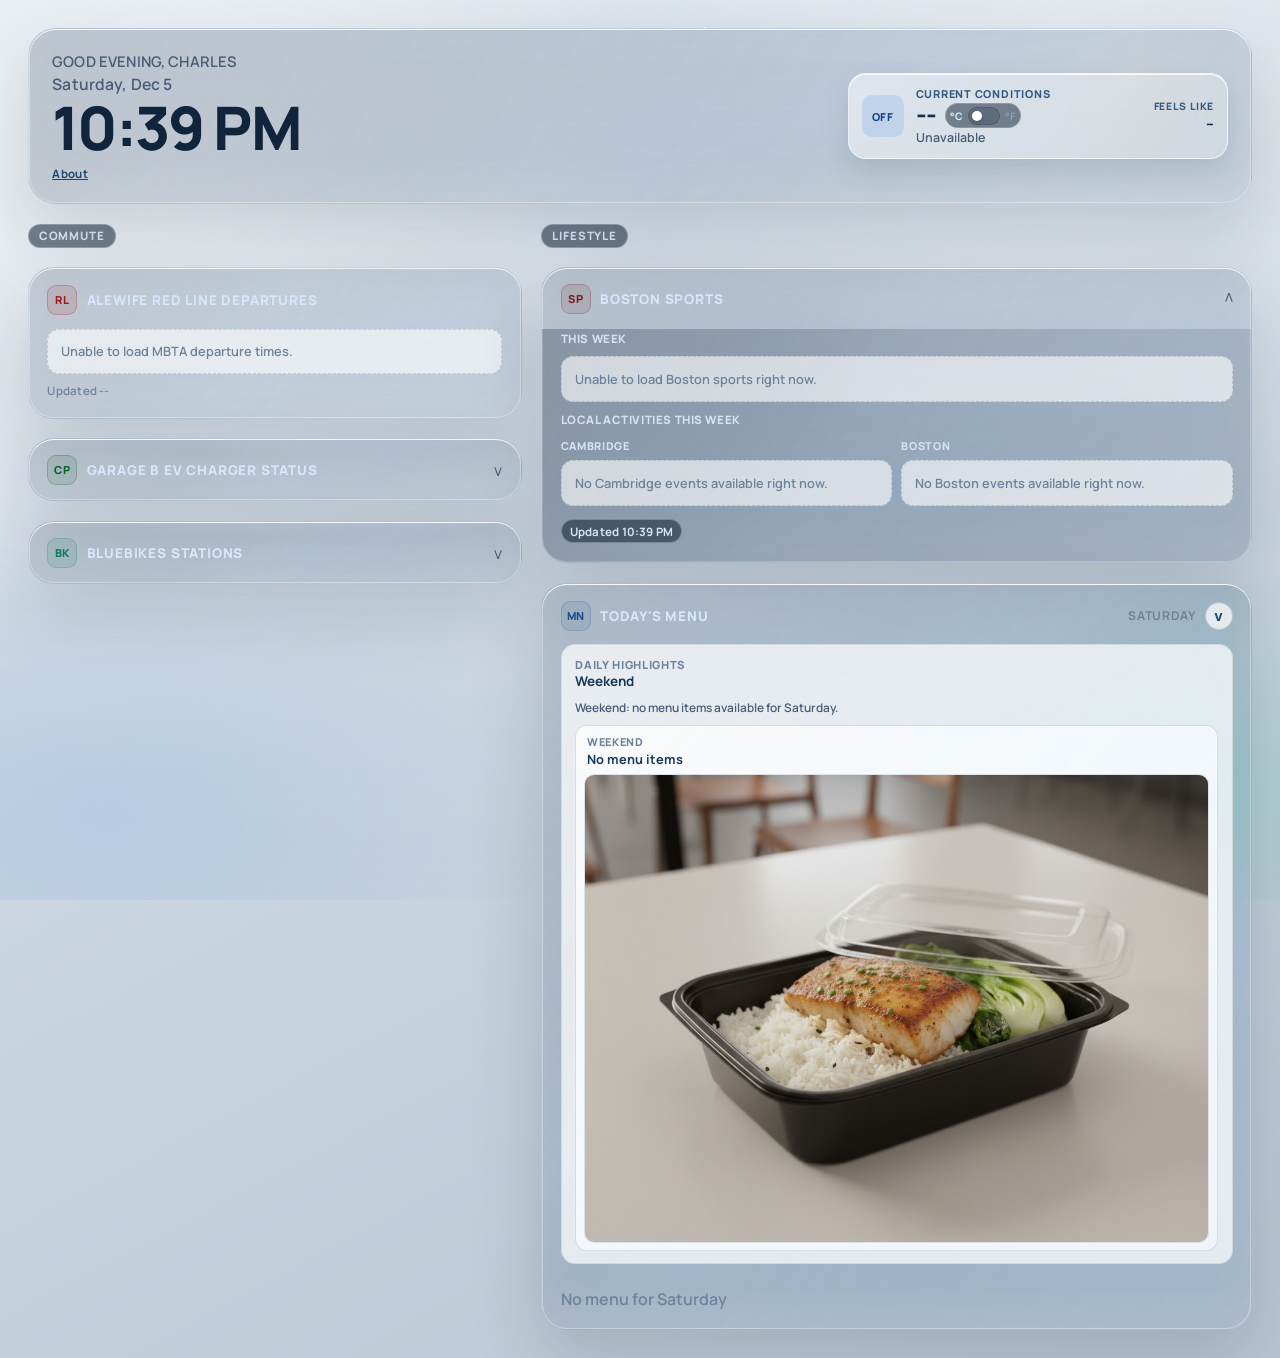
==== commit 80cb9824: "feat: move temp unit toggle into weather panel" ====
--- a/index.html
+++ b/index.html
@@ -432,6 +432,43 @@
 
     .temp-toggle-inline .toggle input:checked + .toggle-slider::after {
       transform: translateX(16px);
+    }
+
+    .weather-temp-row {
+      display: inline-flex;
+      align-items: center;
+      gap: 0.5rem;
+      flex-wrap: wrap;
+    }
+
+    .weather-temp-row .temp-toggle-inline {
+      margin-top: 0;
+      padding: 0.16rem 0.3rem;
+      gap: 0.3rem;
+    }
+
+    .weather-temp-row .temp-toggle-label {
+      display: none;
+    }
+
+    .weather-temp-row .temp-unit {
+      font-size: 0.64rem;
+    }
+
+    .weather-temp-row .temp-toggle-inline .toggle {
+      width: 32px;
+      height: 18px;
+    }
+
+    .weather-temp-row .temp-toggle-inline .toggle-slider::after {
+      width: 10px;
+      height: 10px;
+      top: 3px;
+      left: 3px;
+    }
+
+    .weather-temp-row .temp-toggle-inline .toggle input:checked + .toggle-slider::after {
+      transform: translateX(14px);
     }
 
     body[data-night="true"] .temp-toggle-inline {
@@ -1984,15 +2021,6 @@
         <div class="greeting" id="greeting">Good evening, Charles</div>
         <div id="date">--</div>
         <div id="clock">--:--</div>
-        <div class="temp-toggle-inline" id="tempToggleControl">
-          <span class="temp-toggle-label">Temp</span>
-          <span class="temp-unit" id="tempUnitCLabel">&deg;C</span>
-          <label class="toggle">
-            <input type="checkbox" id="tempUnitToggle" aria-label="Toggle Fahrenheit temperature" />
-            <span class="toggle-slider"></span>
-          </label>
-          <span class="temp-unit" id="tempUnitFLabel">&deg;F</span>
-        </div>
         <a class="about-inline-link" href="about.html">About</a>
       </div>
       <div class="hero-right">
@@ -2002,7 +2030,18 @@
               <div class="weather-icon">WX</div>
               <div>
                 <div class="weather-title">Current Conditions</div>
-                <div class="weather-temp loading">--&deg;C</div>
+                <div class="weather-temp-row">
+                  <div class="weather-temp loading">--&deg;C</div>
+                  <div class="temp-toggle-inline" id="tempToggleControl">
+                    <span class="temp-toggle-label">Temp</span>
+                    <span class="temp-unit" id="tempUnitCLabel">&deg;C</span>
+                    <label class="toggle">
+                      <input type="checkbox" id="tempUnitToggle" aria-label="Toggle Fahrenheit temperature" />
+                      <span class="toggle-slider"></span>
+                    </label>
+                    <span class="temp-unit" id="tempUnitFLabel">&deg;F</span>
+                  </div>
+                </div>
                 <div class="weather-condition">Loading...</div>
               </div>
             </div>
@@ -3845,7 +3884,18 @@
             <div class="weather-icon" aria-hidden="true">${weatherAnimMarkup}</div>
             <div>
               <div class="weather-title">Current Conditions</div>
-              <div class="weather-temp">${formatWeatherTemp(weatherPayload.main.temp, true)}</div>
+              <div class="weather-temp-row">
+                <div class="weather-temp">${formatWeatherTemp(weatherPayload.main.temp, true)}</div>
+                <div class="temp-toggle-inline" id="tempToggleControl">
+                  <span class="temp-toggle-label">Temp</span>
+                  <span class="temp-unit" id="tempUnitCLabel">&deg;C</span>
+                  <label class="toggle">
+                    <input type="checkbox" id="tempUnitToggle" aria-label="Toggle Fahrenheit temperature" />
+                    <span class="toggle-slider"></span>
+                  </label>
+                  <span class="temp-unit" id="tempUnitFLabel">&deg;F</span>
+                </div>
+              </div>
               <div class="weather-condition">${weatherPayload.weather[0].description || weatherPayload.weather[0].main}</div>
             </div>
           </div>
@@ -3876,6 +3926,7 @@
           </div>
         </div>
       `;
+      updateTempToggleUI();
       syncWeatherPanelExpansion();
     }
 
@@ -3982,7 +4033,18 @@
                 <div class="weather-icon">OFF</div>
                 <div>
                   <div class="weather-title">Current Conditions</div>
-                  <div class="weather-temp">--</div>
+                  <div class="weather-temp-row">
+                    <div class="weather-temp">--</div>
+                    <div class="temp-toggle-inline" id="tempToggleControl">
+                      <span class="temp-toggle-label">Temp</span>
+                      <span class="temp-unit" id="tempUnitCLabel">&deg;C</span>
+                      <label class="toggle">
+                        <input type="checkbox" id="tempUnitToggle" aria-label="Toggle Fahrenheit temperature" />
+                        <span class="toggle-slider"></span>
+                      </label>
+                      <span class="temp-unit" id="tempUnitFLabel">&deg;F</span>
+                    </div>
+                  </div>
                   <div class="weather-condition">Unavailable</div>
                 </div>
               </div>
@@ -3992,6 +4054,7 @@
               </div>
             </div>
           `;
+          updateTempToggleUI();
           syncWeatherPanelExpansion();
         }
       }
@@ -4043,17 +4106,17 @@
         }
       });
     }
-    const tempUnitToggle = document.getElementById("tempUnitToggle");
-    if (tempUnitToggle) {
-      tempUnitToggle.addEventListener("change", event => {
-        temperatureUnit = event.target.checked ? "F" : "C";
-        localStorage.setItem(TEMP_UNIT_STORAGE_KEY, temperatureUnit);
-        updateTempToggleUI();
-        if (latestWeatherPayload) {
-          renderWeatherCard(latestWeatherPayload);
-        }
-      });
-    }
+    document.addEventListener("change", event => {
+      const target = event.target;
+      if (!(target instanceof HTMLInputElement)) return;
+      if (target.id !== "tempUnitToggle") return;
+      temperatureUnit = target.checked ? "F" : "C";
+      localStorage.setItem(TEMP_UNIT_STORAGE_KEY, temperatureUnit);
+      updateTempToggleUI();
+      if (latestWeatherPayload) {
+        renderWeatherCard(latestWeatherPayload);
+      }
+    });
     document.getElementById("chargepointNotifyToggle").addEventListener("change", handleChargepointNotifyToggle);
     refreshChargepointStations();
   </script>
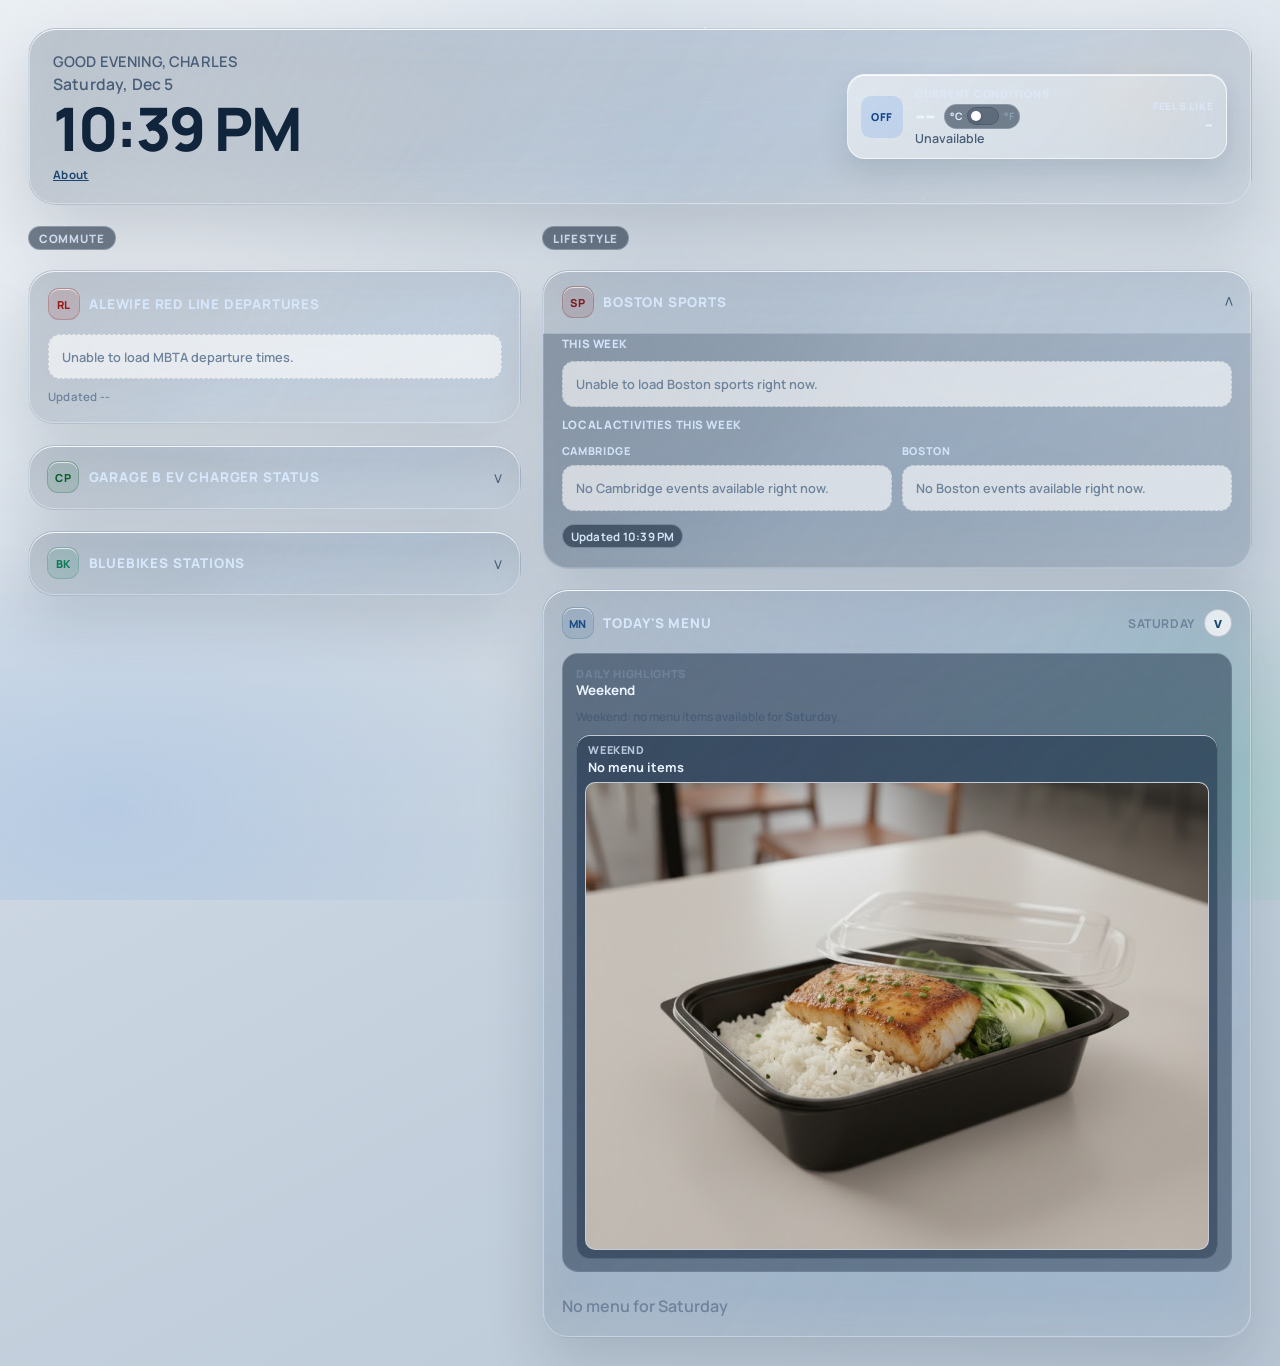
==== commit a33802fc: "chore: refine UI polish — tile variables, night mode text, touch improvements Co-Authored-By: Claude" ====
--- a/index.html
+++ b/index.html
@@ -18,10 +18,13 @@
       --panel: rgba(255, 255, 255, 0.4);
       --panel-strong: rgba(255, 255, 255, 0.5);
       --panel-border: rgba(255, 255, 255, 0.62);
-      --panel-shadow: 0 28px 72px rgba(8, 24, 46, 0.16);
-      --panel-inner-glow: inset 0 1px 0 rgba(255, 255, 255, 0.82), inset 0 -24px 42px rgba(255, 255, 255, 0.1);
-      --panel-edge-shadow: inset 0 0 0 1px rgba(255, 255, 255, 0.34);
-      --text-primary: #0d2238;
+      --panel-shadow: 0 28px 72px rgba(8, 24, 46, 0.16);
+      --panel-inner-glow: inset 0 1px 0 rgba(255, 255, 255, 0.82), inset 0 -24px 42px rgba(255, 255, 255, 0.1);
+      --panel-edge-shadow: inset 0 0 0 1px rgba(255, 255, 255, 0.34);
+      --tile-bg: linear-gradient(135deg, rgba(255, 255, 255, 0.76), rgba(246, 250, 255, 0.58));
+      --tile-border: rgba(14, 33, 54, 0.1);
+      --tile-shadow: 0 10px 26px rgba(15, 35, 62, 0.08);
+      --text-primary: #0d2238;
       --text-secondary: #485d77;
       --text-muted: #6e839b;
       --accent: #1f6feb;
@@ -82,11 +85,14 @@
       --bg-image-filter: saturate(95%) contrast(102%);
     }
 
-    body[data-night="true"] {
-      --glass-hero-bg: linear-gradient(122deg, rgba(28, 48, 72, 0.34) 0%, rgba(24, 44, 68, 0.2) 45%, rgba(18, 38, 62, 0.14) 100%);
-      --glass-card-bg: linear-gradient(122deg, rgba(28, 48, 72, 0.3) 0%, rgba(24, 44, 68, 0.18) 46%, rgba(18, 38, 62, 0.12) 100%);
-      --glass-border: rgba(203, 223, 248, 0.26);
-      --glass-saturation: 145%;
+    body[data-night="true"] {
+      --glass-hero-bg: linear-gradient(122deg, rgba(28, 48, 72, 0.34) 0%, rgba(24, 44, 68, 0.2) 45%, rgba(18, 38, 62, 0.14) 100%);
+      --glass-card-bg: linear-gradient(122deg, rgba(28, 48, 72, 0.3) 0%, rgba(24, 44, 68, 0.18) 46%, rgba(18, 38, 62, 0.12) 100%);
+      --glass-border: rgba(203, 223, 248, 0.26);
+      --tile-bg: linear-gradient(135deg, rgba(28, 48, 72, 0.58), rgba(21, 39, 62, 0.42));
+      --tile-border: rgba(203, 223, 248, 0.18);
+      --tile-shadow: 0 12px 28px rgba(0, 8, 20, 0.2);
+      --glass-saturation: 145%;
       --glass-contrast: 104%;
       --glass-specular: linear-gradient(116deg, rgba(255, 255, 255, 0.28) 0%, rgba(255, 255, 255, 0.06) 34%, transparent 64%);
       --glass-caustic:
@@ -313,24 +319,27 @@
       }
     }
 
-    .dashboard {
-      position: relative;
-      z-index: 1;
-      width: min(1240px, 100%);
-      margin: 0 auto;
-      display: grid;
-      gap: 1.22rem;
-    }
+    .dashboard {
+      position: relative;
+      z-index: 1;
+      width: min(1240px, 100%);
+      margin: 0 auto;
+      display: grid;
+      gap: 1.28rem;
+    }
 
     .hero {
       background:
         var(--glass-hero-bg);
-      border: 1px solid var(--glass-border);
-      border-radius: 28px;
-      box-shadow: var(--panel-shadow), var(--panel-inner-glow), var(--panel-edge-shadow);
+      border: 1px solid var(--glass-border);
+      border-radius: 28px;
+      box-shadow:
+        0 32px 80px rgba(8, 24, 46, 0.18),
+        var(--panel-inner-glow),
+        var(--panel-edge-shadow);
       backdrop-filter: blur(var(--glass-hero-blur)) saturate(var(--glass-saturation)) contrast(var(--glass-contrast));
       -webkit-backdrop-filter: blur(var(--glass-hero-blur)) saturate(var(--glass-saturation)) contrast(var(--glass-contrast));
-      padding: 1.35rem 1.45rem;
+      padding: 1.38rem 1.5rem;
       display: flex;
       justify-content: space-between;
       align-items: center;
@@ -589,7 +598,7 @@
     .main-grid {
       display: grid;
       grid-template-columns: repeat(2, minmax(0, 1fr));
-      gap: 1.22rem;
+      gap: 1.28rem;
       align-items: start;
     }
 
@@ -599,7 +608,7 @@
 
     .stack {
       display: grid;
-      gap: 1.22rem;
+      gap: 1.28rem;
     }
 
     .stack[id] {
@@ -622,12 +631,48 @@
       text-shadow: 0 1px 0 rgba(255, 255, 255, 0.45);
     }
 
-    body[data-night="true"] .stack-label {
-      color: #dce9fb;
-      border-color: rgba(220, 233, 251, 0.35);
-      background: rgba(16, 33, 52, 0.54);
-      text-shadow: none;
-    }
+    body[data-night="true"] .stack-label {
+      color: #dce9fb;
+      border-color: rgba(220, 233, 251, 0.35);
+      background: rgba(16, 33, 52, 0.54);
+      text-shadow: none;
+    }
+
+    body[data-night="true"] .weather-temp,
+    body[data-night="true"] .weather-aux-value,
+    body[data-night="true"] .weather-stat-value,
+    body[data-night="true"] .weather-forecast-temp,
+    body[data-night="true"] .menu-name,
+    body[data-night="true"] .menu-action-name,
+    body[data-night="true"] .menu-highlight-name,
+    body[data-night="true"] .charger-name,
+    body[data-night="true"] .departure-destination,
+    body[data-night="true"] .sports-matchup,
+    body[data-night="true"] .activity-name,
+    body[data-night="true"] .stat-value {
+      color: #eaf3ff;
+    }
+
+    body[data-night="true"] .weather-title,
+    body[data-night="true"] .weather-aux-label,
+    body[data-night="true"] .weather-stat-label,
+    body[data-night="true"] .weather-forecast-condition,
+    body[data-night="true"] .menu-category,
+    body[data-night="true"] .menu-highlight-category,
+    body[data-night="true"] .charger-meta,
+    body[data-night="true"] .departure-time,
+    body[data-night="true"] .sports-meta,
+    body[data-night="true"] .sports-location,
+    body[data-night="true"] .activity-meta,
+    body[data-night="true"] .stat-label {
+      color: rgba(220, 233, 251, 0.78);
+    }
+
+    body[data-night="true"] .weather-details-shell,
+    body[data-night="true"] .menu-image-panel,
+    body[data-night="true"] .menu-highlight-card {
+      background: linear-gradient(145deg, rgba(28, 48, 72, 0.56), rgba(19, 35, 56, 0.4));
+    }
 
     .full-span {
       grid-column: 1 / -1;
@@ -637,9 +682,12 @@
     .expandable {
       background:
         var(--glass-card-bg);
-      border: 1px solid var(--glass-border);
-      border-radius: 26px;
-      box-shadow: var(--panel-shadow), var(--panel-inner-glow), var(--panel-edge-shadow);
+      border: 1px solid var(--glass-border);
+      border-radius: 26px;
+      box-shadow:
+        0 24px 58px rgba(8, 24, 46, 0.14),
+        var(--panel-inner-glow),
+        var(--panel-edge-shadow);
       backdrop-filter: blur(var(--glass-card-blur)) saturate(var(--glass-saturation)) contrast(var(--glass-contrast));
       -webkit-backdrop-filter: blur(var(--glass-card-blur)) saturate(var(--glass-saturation)) contrast(var(--glass-contrast));
       overflow: hidden;
@@ -681,19 +729,21 @@
       z-index: 2;
     }
 
-    .card:hover,
-    .expandable:hover {
-      border-color: rgba(255, 255, 255, 0.78);
-      box-shadow:
-        0 38px 90px rgba(8, 24, 46, 0.22),
-        inset 0 1px 0 rgba(255, 255, 255, 0.76),
-        inset 0 -24px 38px rgba(255, 255, 255, 0.12),
-        inset 0 0 0 1px rgba(255, 255, 255, 0.38);
-      transform: translateY(-2px);
-    }
+    @media (hover: hover) and (pointer: fine) {
+      .card:hover,
+      .expandable:hover {
+        border-color: rgba(255, 255, 255, 0.78);
+        box-shadow:
+          0 38px 90px rgba(8, 24, 46, 0.2),
+          inset 0 1px 0 rgba(255, 255, 255, 0.76),
+          inset 0 -24px 38px rgba(255, 255, 255, 0.12),
+          inset 0 0 0 1px rgba(255, 255, 255, 0.38);
+        transform: translateY(-2px);
+      }
+    }
 
     .card {
-      padding: 1.05rem 1.15rem 1.2rem;
+      padding: 1.08rem 1.18rem 1.22rem;
     }
 
     .card-header {
@@ -703,10 +753,10 @@
       margin-bottom: 0.85rem;
     }
 
-    .card-icon {
-      width: 30px;
-      height: 30px;
-      border-radius: 9px;
+    .card-icon {
+      width: 32px;
+      height: 32px;
+      border-radius: 11px;
       display: inline-flex;
       align-items: center;
       justify-content: center;
@@ -714,9 +764,10 @@
       font-weight: 800;
       letter-spacing: 0.04em;
       color: #11406b;
-      border: 1px solid rgba(17, 64, 107, 0.16);
-      background: rgba(17, 64, 107, 0.08);
-    }
+      border: 1px solid rgba(17, 64, 107, 0.16);
+      background: rgba(17, 64, 107, 0.08);
+      box-shadow: inset 0 1px 0 rgba(255, 255, 255, 0.72);
+    }
 
     .icon-menu {
       color: #1a4e85;
@@ -967,17 +1018,68 @@
       grid-template-columns: repeat(2, minmax(0, 1fr));
       gap: 0.5rem;
     }
-
-    .weather-stat {
-      background: rgba(255, 255, 255, 0.66);
-      border: 1px solid rgba(15, 31, 51, 0.08);
-      border-radius: 12px;
-      padding: 0.58rem 0.6rem;
-      min-height: 64px;
-      display: flex;
-      flex-direction: column;
-      justify-content: center;
-    }
+
+    .weather-metrics-cluster {
+      border: 1px solid rgba(15, 31, 51, 0.14);
+      border-radius: 12px;
+      background: rgba(255, 255, 255, 0.52);
+      padding: 0.45rem;
+    }
+
+    .weather-hourly-strip {
+      display: grid;
+      grid-template-columns: repeat(auto-fit, minmax(64px, 1fr));
+      gap: 0.4rem;
+    }
+
+    .weather-hourly-item {
+      border: 1px solid rgba(15, 31, 51, 0.11);
+      border-radius: 10px;
+      background: rgba(255, 255, 255, 0.72);
+      padding: 0.36rem 0.28rem;
+      display: grid;
+      gap: 0.08rem;
+      text-align: center;
+    }
+
+    .weather-hourly-time {
+      font-size: 0.62rem;
+      font-weight: 800;
+      letter-spacing: 0.04em;
+      color: #335a80;
+      text-transform: uppercase;
+    }
+
+    .weather-hourly-icon {
+      font-size: 0.9rem;
+      line-height: 1;
+    }
+
+    .weather-hourly-temp {
+      font-size: 0.72rem;
+      font-weight: 800;
+      color: #15324f;
+    }
+
+    .weather-hourly-rain {
+      font-size: 0.58rem;
+      color: var(--text-secondary);
+      font-weight: 700;
+      letter-spacing: 0.03em;
+      text-transform: uppercase;
+    }
+
+    .weather-stat {
+      background: var(--tile-bg);
+      border: 1px solid var(--tile-border);
+      border-radius: 14px;
+      padding: 0.58rem 0.6rem;
+      min-height: 64px;
+      display: flex;
+      flex-direction: column;
+      justify-content: center;
+      box-shadow: 0 1px 0 rgba(255, 255, 255, 0.72) inset;
+    }
 
     .weather-stat-value {
       font-size: 1.03rem;
@@ -1003,9 +1105,9 @@
     }
 
     .weather-details-shell {
-      border: 1px solid rgba(15, 31, 51, 0.12);
-      border-radius: 12px;
-      background: rgba(255, 255, 255, 0.58);
+      border: 1px solid var(--tile-border);
+      border-radius: 16px;
+      background: linear-gradient(145deg, rgba(255, 255, 255, 0.66), rgba(241, 247, 255, 0.46));
       overflow: hidden;
       display: grid;
       grid-template-rows: auto 0fr;
@@ -1136,18 +1238,20 @@
       gap: 0.66rem;
     }
 
-    .menu-item {
-      border: 1px solid rgba(15, 31, 51, 0.09);
-      background: rgba(255, 255, 255, 0.72);
-      border-radius: 12px;
-      padding: 0.8rem 0.86rem;
-      transition: transform 180ms ease, box-shadow 180ms ease;
-    }
-
-    .menu-item:hover {
-      transform: translateY(-2px);
-      box-shadow: 0 8px 16px rgba(18, 43, 74, 0.09);
-    }
+    .menu-item {
+      border: 1px solid var(--tile-border);
+      background: var(--tile-bg);
+      border-radius: 14px;
+      padding: 0.8rem 0.86rem;
+      box-shadow: 0 1px 0 rgba(255, 255, 255, 0.72) inset;
+      transition: transform 180ms ease, box-shadow 180ms ease, border-color 180ms ease;
+    }
+
+    .menu-item:hover {
+      transform: translateY(-2px);
+      border-color: rgba(31, 111, 235, 0.18);
+      box-shadow: var(--tile-shadow);
+    }
 
     .menu-category {
       font-size: 0.68rem;
@@ -1181,11 +1285,11 @@
       letter-spacing: 0.035em;
     }
 
-    .menu-image-panel {
-      border: 1px solid rgba(15, 31, 51, 0.09);
-      background: rgba(255, 255, 255, 0.72);
-      border-radius: 14px;
-      padding: 0.75rem 0.85rem;
+    .menu-image-panel {
+      border: 1px solid var(--tile-border);
+      background: linear-gradient(145deg, rgba(255, 255, 255, 0.74), rgba(243, 248, 255, 0.6));
+      border-radius: 16px;
+      padding: 0.75rem 0.85rem;
       display: grid;
       gap: 0.55rem;
       margin-bottom: 0.75rem;
@@ -1227,13 +1331,14 @@
     }
 
     .menu-highlight-card {
-      border: 1px solid rgba(15, 31, 51, 0.12);
-      border-radius: 12px;
-      background: linear-gradient(135deg, rgba(255, 255, 255, 0.75), rgba(240, 245, 252, 0.9));
+      border: 1px solid var(--tile-border);
+      border-radius: 14px;
+      background: linear-gradient(135deg, rgba(255, 255, 255, 0.78), rgba(240, 246, 254, 0.86));
       overflow: hidden;
       display: grid;
       gap: 0.45rem;
       padding: 0.48rem;
+      box-shadow: 0 1px 0 rgba(255, 255, 255, 0.7) inset;
     }
 
     .menu-highlight-meta {
@@ -1301,28 +1406,38 @@
       color: var(--text-muted);
     }
 
-    .toggle {
-      position: relative;
-      width: 44px;
-      height: 24px;
-      display: inline-flex;
-      align-items: center;
-    }
-
-    .toggle input {
-      opacity: 0;
-      width: 0;
-      height: 0;
-    }
+    .toggle {
+      position: relative;
+      width: 44px;
+      height: 24px;
+      display: inline-flex;
+      align-items: center;
+      flex: 0 0 auto;
+      cursor: pointer;
+      touch-action: manipulation;
+      -webkit-tap-highlight-color: transparent;
+    }
+
+    .toggle input {
+      position: absolute;
+      inset: -8px;
+      opacity: 0;
+      width: calc(100% + 16px);
+      height: calc(100% + 16px);
+      margin: 0;
+      cursor: pointer;
+      z-index: 2;
+    }
 
     .toggle-slider {
       position: absolute;
       inset: 0;
-      border-radius: 999px;
-      background: rgba(16, 32, 50, 0.18);
-      border: 1px solid rgba(16, 32, 50, 0.2);
-      transition: background 160ms ease, border 160ms ease;
-    }
+      border-radius: 999px;
+      background: rgba(16, 32, 50, 0.18);
+      border: 1px solid rgba(16, 32, 50, 0.2);
+      transition: background 160ms ease, border 160ms ease, box-shadow 160ms ease;
+      pointer-events: none;
+    }
 
     .toggle-slider::after {
       content: "";
@@ -1337,10 +1452,11 @@
       transition: transform 160ms ease;
     }
 
-    .toggle input:checked + .toggle-slider {
-      background: rgba(14, 159, 110, 0.35);
-      border-color: rgba(14, 159, 110, 0.4);
-    }
+    .toggle input:checked + .toggle-slider {
+      background: rgba(14, 159, 110, 0.35);
+      border-color: rgba(14, 159, 110, 0.4);
+      box-shadow: 0 0 0 3px rgba(14, 159, 110, 0.08);
+    }
 
     .toggle input:checked + .toggle-slider::after {
       transform: translateX(20px);
@@ -1376,14 +1492,15 @@
       gap: 0.65rem;
     }
 
-    .charger-station {
-      border: 1px solid rgba(14, 33, 54, 0.09);
-      border-radius: 12px;
-      background: rgba(255, 255, 255, 0.72);
-      padding: 0.7rem 0.75rem;
-      display: grid;
-      gap: 0.45rem;
-    }
+    .charger-station {
+      border: 1px solid var(--tile-border);
+      border-radius: 14px;
+      background: var(--tile-bg);
+      padding: 0.7rem 0.75rem;
+      display: grid;
+      gap: 0.45rem;
+      box-shadow: 0 1px 0 rgba(255, 255, 255, 0.72) inset;
+    }
 
     .charger-name {
       font-size: 0.86rem;
@@ -1443,16 +1560,17 @@
       gap: 0.5rem;
     }
 
-    .departure-row {
+    .departure-row {
       display: grid;
       grid-template-columns: minmax(0, 1fr) auto auto;
       gap: 0.65rem;
       align-items: center;
-      border: 1px solid rgba(14, 33, 54, 0.09);
-      border-radius: 12px;
-      background: rgba(255, 255, 255, 0.72);
-      padding: 0.58rem 0.7rem;
-    }
+      border: 1px solid var(--tile-border);
+      border-radius: 14px;
+      background: var(--tile-bg);
+      padding: 0.58rem 0.7rem;
+      box-shadow: 0 1px 0 rgba(255, 255, 255, 0.72) inset;
+    }
 
     .departure-destination {
       font-size: 0.83rem;
@@ -1522,18 +1640,27 @@
       text-shadow: none;
     }
 
-    .expandable-header {
-      display: flex;
-      justify-content: space-between;
-      align-items: center;
-      cursor: pointer;
-      padding: 0.98rem 1.15rem;
-      transition: background 160ms ease;
-    }
-
-    .expandable-header:hover {
-      background: rgba(10, 30, 55, 0.04);
-    }
+    .expandable-header {
+      display: flex;
+      justify-content: space-between;
+      align-items: center;
+      cursor: pointer;
+      padding: 0.98rem 1.15rem;
+      border-radius: inherit;
+      transition: background 160ms ease, box-shadow 160ms ease;
+      -webkit-tap-highlight-color: transparent;
+      touch-action: manipulation;
+    }
+
+    .expandable-header:hover {
+      background: rgba(10, 30, 55, 0.04);
+    }
+
+    .expandable.open .expandable-header {
+      border-bottom-left-radius: 0;
+      border-bottom-right-radius: 0;
+      box-shadow: inset 0 -1px 0 rgba(14, 33, 54, 0.08);
+    }
 
     a:focus-visible,
     button:focus-visible,
@@ -1620,16 +1747,17 @@
       gap: 0.52rem;
     }
 
-    .sports-row {
+    .sports-row {
       display: grid;
       grid-template-columns: minmax(0, 1fr) auto;
       gap: 0.55rem;
       align-items: center;
-      border: 1px solid rgba(14, 33, 54, 0.09);
-      border-radius: 12px;
-      background: rgba(255, 255, 255, 0.72);
-      padding: 0.58rem 0.7rem;
-    }
+      border: 1px solid var(--tile-border);
+      border-radius: 14px;
+      background: var(--tile-bg);
+      padding: 0.58rem 0.7rem;
+      box-shadow: 0 1px 0 rgba(255, 255, 255, 0.72) inset;
+    }
 
     .sports-main {
       min-width: 0;
@@ -1756,22 +1884,24 @@
       color: #d2e3f9;
     }
 
-    .activity-link {
+    .activity-link {
       display: grid;
       gap: 0.08rem;
       text-decoration: none;
-      border: 1px solid rgba(14, 33, 54, 0.09);
-      border-radius: 12px;
-      background: rgba(255, 255, 255, 0.72);
-      padding: 0.56rem 0.66rem;
-      color: inherit;
-      transition: transform 160ms ease, box-shadow 160ms ease;
-    }
-
-    .activity-link:hover {
-      transform: translateY(-1px);
-      box-shadow: 0 8px 16px rgba(18, 43, 74, 0.08);
-    }
+      border: 1px solid var(--tile-border);
+      border-radius: 14px;
+      background: var(--tile-bg);
+      padding: 0.56rem 0.66rem;
+      color: inherit;
+      box-shadow: 0 1px 0 rgba(255, 255, 255, 0.72) inset;
+      transition: transform 160ms ease, box-shadow 160ms ease, border-color 160ms ease;
+    }
+
+    .activity-link:hover {
+      transform: translateY(-1px);
+      border-color: rgba(31, 111, 235, 0.18);
+      box-shadow: var(--tile-shadow);
+    }
 
     body.weekend-layout .activity-grid {
       grid-template-columns: repeat(2, minmax(0, 1fr));
@@ -1798,10 +1928,33 @@
       padding-top: 0.1rem;
     }
 
-    .ev-toggle-row {
-      margin: 0 0 0.6rem auto;
-      width: max-content;
-    }
+    .ev-toggle-row {
+      margin: 0 0 0.6rem auto;
+      width: max-content;
+      min-height: 44px;
+      padding: 0.35rem 0.42rem 0.35rem 0.68rem;
+      border: 1px solid rgba(14, 33, 54, 0.08);
+      border-radius: 999px;
+      background: rgba(255, 255, 255, 0.4);
+      -webkit-tap-highlight-color: transparent;
+      touch-action: manipulation;
+    }
+
+    .ev-toggle-row .toggle {
+      width: 54px;
+      height: 30px;
+    }
+
+    .ev-toggle-row .toggle-slider::after {
+      width: 20px;
+      height: 20px;
+      top: 4px;
+      left: 4px;
+    }
+
+    .ev-toggle-row .toggle input:checked + .toggle-slider::after {
+      transform: translateX(24px);
+    }
 
     .stations-grid {
       display: grid;
@@ -1944,8 +2097,18 @@
         grid-template-columns: repeat(2, minmax(0, 1fr));
       }
 
+      .weather-hourly-strip {
+        grid-template-columns: repeat(4, minmax(0, 1fr));
+      }
+
+      .ev-toggle-row {
+        width: 100%;
+        margin-left: 0;
+        justify-content: space-between;
+      }
+
       .departure-row {
-        grid-template-columns: 1fr;
+        grid-template-columns: 1fr;
         gap: 0.3rem;
       }
 
@@ -2056,9 +2219,18 @@
               <span class="weather-details-indicator">+</span>
             </button>
             <div class="weather-details-body">
-              <div class="weather-stats">
-                <div class="weather-stat"><div class="weather-stat-value">--</div><div class="weather-stat-label">Humidity</div></div>
-                <div class="weather-stat"><div class="weather-stat-value">--</div><div class="weather-stat-label">Wind</div></div>
+              <div class="weather-forecast-title">Today by hour</div>
+              <div class="weather-hourly-strip">
+                <div class="weather-hourly-item"><div class="weather-hourly-time">--</div><div class="weather-hourly-icon">☁️</div><div class="weather-hourly-temp">--</div><div class="weather-hourly-rain">--</div></div>
+                <div class="weather-hourly-item"><div class="weather-hourly-time">--</div><div class="weather-hourly-icon">☁️</div><div class="weather-hourly-temp">--</div><div class="weather-hourly-rain">--</div></div>
+                <div class="weather-hourly-item"><div class="weather-hourly-time">--</div><div class="weather-hourly-icon">☁️</div><div class="weather-hourly-temp">--</div><div class="weather-hourly-rain">--</div></div>
+                <div class="weather-hourly-item"><div class="weather-hourly-time">--</div><div class="weather-hourly-icon">☁️</div><div class="weather-hourly-temp">--</div><div class="weather-hourly-rain">--</div></div>
+              </div>
+              <div class="weather-metrics-cluster">
+                <div class="weather-stats">
+                  <div class="weather-stat"><div class="weather-stat-value">--</div><div class="weather-stat-label">Humidity</div></div>
+                  <div class="weather-stat"><div class="weather-stat-value">--</div><div class="weather-stat-label">Wind</div></div>
+                </div>
               </div>
               <div class="weather-forecast-title">5-Day Forecast</div>
               <div class="weather-forecast-list"></div>
@@ -2094,11 +2266,11 @@
           <div class="expandable-content">
             <div class="card ev-content-wrap">
               <div class="toggle-row ev-toggle-row">
-                <span class="toggle-label">Notify until 5 PM</span>
-                <label class="toggle">
-                  <input type="checkbox" id="chargepointNotifyToggle" />
-                  <span class="toggle-slider"></span>
-                </label>
+                <span class="toggle-label">Notify until 5 PM</span>
+                <label class="toggle">
+                  <input type="checkbox" id="chargepointNotifyToggle" aria-label="Notify when EV charger availability changes until 5 PM" />
+                  <span class="toggle-slider"></span>
+                </label>
               </div>
               <div class="charger-summary" id="chargepointSummary">Available --</div>
               <div class="charger-grid" id="chargepointList">
@@ -2217,6 +2389,8 @@
     const WEATHER_CACHE_TS_KEY = "cachedWeatherMainTs";
     const WEATHER_CACHE_PAYLOAD_KEY = "cachedWeatherPayloadV2";
     const WEATHER_CACHE_UPDATED_KEY = "cachedWeatherLastUpdatedV2";
+    const WEATHER_SNOW_THEME_UNTIL_KEY = "weatherSnowThemeUntilMs";
+    const WEATHER_SNOW_THEME_MS = 3 * 24 * 60 * 60 * 1000;
     const WEATHER_DETAILS_COLLAPSED_KEY = "weatherDetailsCollapsed";
     const WEATHER_REFRESH_MIN_MS = 15 * 60 * 1000;
     const WEATHER_REFRESH_MAX_MS = 30 * 60 * 1000;
@@ -2357,6 +2531,7 @@
         observedAtMs: Number(current.time) * 1000,
         timezone: data.timezone || "local",
         daily: data.daily || null,
+        hourly: data.hourly || null,
         lastUpdatedMs: Date.now()
       };
     }
@@ -2368,11 +2543,16 @@
     let currentBackgroundKey = "";
     let weatherSceneReady = !!currentWeatherMain;
     let latestWeatherPayload = cachedWeatherPayload;
+    let snowThemeUntilMs = Number(localStorage.getItem(WEATHER_SNOW_THEME_UNTIL_KEY) || 0);
     let temperatureUnit = localStorage.getItem(TEMP_UNIT_STORAGE_KEY) === "F" ? "F" : "C";
     let weatherDetailsCollapsed = true;
     let latestRealEventsByCity = { cambridge: [], boston: [] };
     const celestialPlacementCache = new Map();
     let celestialPlacementRequestId = 0;
+    if (snowThemeUntilMs && snowThemeUntilMs <= Date.now()) {
+      snowThemeUntilMs = 0;
+      localStorage.removeItem(WEATHER_SNOW_THEME_UNTIL_KEY);
+    }
 
     function toggleBikes() {
       const expandable = document.getElementById('bikeExpandable');
@@ -3073,12 +3253,56 @@
       if (main.includes("cloud") || main.includes("fog")) return "cloudy";
       return "normal";
     }
-
-    function selectBackgroundVariant(main, now) {
-      const weatherBucket = getWeatherBucket(main);
-      const phase = getTimePhase(now);
-      return `${weatherBucket}-${phase}`;
-    }
+
+    function isSnowCode(code) {
+      const codeNum = Number(code);
+      return (codeNum >= 71 && codeNum <= 77) || (codeNum >= 85 && codeNum <= 86);
+    }
+
+    function shouldForceSnowTheme(nowMs = Date.now()) {
+      return Number.isFinite(snowThemeUntilMs) && snowThemeUntilMs > nowMs;
+    }
+
+    function refreshSnowThemeFromWeather(weatherPayload) {
+      if (!weatherPayload) return;
+      const currentCode = Number(weatherPayload.weather && weatherPayload.weather[0] && weatherPayload.weather[0].code);
+      const currentMain = String(weatherPayload.weather && weatherPayload.weather[0] && weatherPayload.weather[0].main || "").toLowerCase();
+      const hasSnowNow = currentMain.includes("snow") || isSnowCode(currentCode);
+
+      let hadSnowEarlierToday = false;
+      const hourly = weatherPayload.hourly || {};
+      const hourlyTimes = Array.isArray(hourly.time) ? hourly.time : [];
+      const hourlyCodes = Array.isArray(hourly.weather_code) ? hourly.weather_code : [];
+      const nowMs = Date.now();
+      const todayStart = new Date(nowMs);
+      todayStart.setHours(0, 0, 0, 0);
+      const len = Math.min(hourlyTimes.length, hourlyCodes.length);
+      for (let i = 0; i < len; i += 1) {
+        const ts = Number(hourlyTimes[i]) * 1000;
+        if (!Number.isFinite(ts)) continue;
+        if (ts < todayStart.getTime() || ts > nowMs) continue;
+        if (isSnowCode(hourlyCodes[i])) {
+          hadSnowEarlierToday = true;
+          break;
+        }
+      }
+
+      if (hasSnowNow || hadSnowEarlierToday) {
+        snowThemeUntilMs = Date.now() + WEATHER_SNOW_THEME_MS;
+        localStorage.setItem(WEATHER_SNOW_THEME_UNTIL_KEY, String(snowThemeUntilMs));
+        return;
+      }
+      if (!shouldForceSnowTheme()) {
+        snowThemeUntilMs = 0;
+        localStorage.removeItem(WEATHER_SNOW_THEME_UNTIL_KEY);
+      }
+    }
+
+    function selectBackgroundVariant(main, now) {
+      const weatherBucket = shouldForceSnowTheme(now.getTime()) ? "snow" : getWeatherBucket(main);
+      const phase = getTimePhase(now);
+      return `${weatherBucket}-${phase}`;
+    }
 
     function applyAiBackground(main) {
       const variant = selectBackgroundVariant(main, new Date());
@@ -3167,11 +3391,12 @@
       }
     }
 
-    function updateWeatherScene(weatherMain) {
-      const main = String(weatherMain || "clear").toLowerCase();
-      const night = isNight();
-      const root = document.documentElement;
-      const body = document.body;
+    function updateWeatherScene(weatherMain) {
+      const mainRaw = String(weatherMain || "clear").toLowerCase();
+      const main = shouldForceSnowTheme() ? "snow" : mainRaw;
+      const night = isNight();
+      const root = document.documentElement;
+      const body = document.body;
       body.dataset.weather = main;
       body.dataset.night = night ? "true" : "false";
       applyAiBackground(main);
@@ -3439,18 +3664,23 @@
       localStorage.setItem(CHARGEPOINT_NOTIFY_STORAGE_KEY, String(until));
     }
 
-    function setChargepointNotifyToggle(enabled) {
-      const toggle = document.getElementById("chargepointNotifyToggle");
-      toggle.checked = enabled;
-    }
-
-    async function requestNotificationPermission() {
-      if (!("Notification" in window)) return false;
-      if (Notification.permission === "granted") return true;
-      if (Notification.permission === "denied") return false;
-      const result = await Notification.requestPermission();
-      return result === "granted";
-    }
+    function setChargepointNotifyToggle(enabled) {
+      const toggle = document.getElementById("chargepointNotifyToggle");
+      if (!toggle) return;
+      toggle.checked = enabled;
+    }
+
+    async function requestNotificationPermission() {
+      if (!("Notification" in window) || !window.isSecureContext) return true;
+      if (Notification.permission === "granted") return true;
+      if (Notification.permission === "denied") return false;
+      try {
+        const result = await Notification.requestPermission();
+        return result === "granted";
+      } catch (err) {
+        return true;
+      }
+    }
 
     function sendChargepointNotification(message) {
       if ("Notification" in window && Notification.permission === "granted") {
@@ -3568,8 +3798,9 @@
     };
 
     function updateChargepointNotifyToggleState() {
-      const toggle = document.getElementById("chargepointNotifyToggle");
-      const stored = loadChargepointNotifyState();
+      const toggle = document.getElementById("chargepointNotifyToggle");
+      if (!toggle) return;
+      const stored = loadChargepointNotifyState();
       const now = Date.now();
       if (stored.enabled && stored.until > now && !isAfterNotifyCutoff()) {
         chargepointNotifyState.enabled = true;
@@ -3806,6 +4037,56 @@
       if (toggle) toggle.checked = temperatureUnit === "F";
       if (cLabel) cLabel.classList.toggle("active", temperatureUnit === "C");
       if (fLabel) fLabel.classList.toggle("active", temperatureUnit === "F");
+    }
+
+    function getHourlyWeatherGlyph(code) {
+      const codeNum = Number(code);
+      if (codeNum === 0) return "☀️";
+      if (codeNum === 1 || codeNum === 2) return "⛅";
+      if (codeNum === 3) return "☁️";
+      if (codeNum === 45 || codeNum === 48) return "🌫️";
+      if (codeNum >= 51 && codeNum <= 57) return "🌦️";
+      if ((codeNum >= 61 && codeNum <= 67) || (codeNum >= 80 && codeNum <= 82)) return "🌧️";
+      if ((codeNum >= 71 && codeNum <= 77) || (codeNum >= 85 && codeNum <= 86)) return "❄️";
+      if (codeNum >= 95 && codeNum <= 99) return "⛈️";
+      return "☁️";
+    }
+
+    function buildTodayHourlyForecast(hourlyPayload, observedAtMs) {
+      if (!hourlyPayload) return [];
+      const times = Array.isArray(hourlyPayload.time) ? hourlyPayload.time : [];
+      const temps = Array.isArray(hourlyPayload.temperature_2m) ? hourlyPayload.temperature_2m : [];
+      const codes = Array.isArray(hourlyPayload.weather_code) ? hourlyPayload.weather_code : [];
+      const precip = Array.isArray(hourlyPayload.precipitation_probability) ? hourlyPayload.precipitation_probability : [];
+      const length = Math.min(times.length, temps.length, codes.length);
+      if (!length) return [];
+
+      const nowMs = Number(observedAtMs) || Date.now();
+      const startOfDay = new Date(nowMs);
+      startOfDay.setHours(0, 0, 0, 0);
+      const endOfDay = startOfDay.getTime() + 24 * 60 * 60 * 1000;
+      const cutoffMs = nowMs - 30 * 60 * 1000;
+
+      const results = [];
+      for (let i = 0; i < length; i += 1) {
+        const ts = Number(times[i]) * 1000;
+        if (!Number.isFinite(ts)) continue;
+        if (ts < startOfDay.getTime() || ts >= endOfDay) continue;
+        if (ts < cutoffMs) continue;
+        const temp = Number(temps[i]);
+        const code = Number(codes[i]);
+        const rainProb = Number(precip[i]);
+        results.push({
+          ts,
+          timeLabel: new Date(ts).toLocaleTimeString([], { hour: "numeric" }),
+          temp: Number.isFinite(temp) ? temp : null,
+          code,
+          icon: getHourlyWeatherGlyph(code),
+          rainProb: Number.isFinite(rainProb) ? rainProb : null
+        });
+        if (results.length >= 8) break;
+      }
+      return results;
     }
 
     function buildFiveDayForecast(dailyPayload) {
@@ -3837,6 +4118,7 @@
     }
 
     function formatTempCompact(valueC) {
+      if (valueC === null || valueC === undefined || valueC === "") return "--";
       const normalized = Number(valueC);
       if (!Number.isFinite(normalized)) return "--";
       const shown = temperatureUnit === "F" ? celsiusToFahrenheit(normalized) : normalized;
@@ -3868,8 +4150,17 @@
       const windGust = Number(weatherPayload.wind && weatherPayload.wind.gust);
       const humidity = Number(weatherPayload.main && weatherPayload.main.humidity);
       const precipitation = Number(weatherPayload.precipitation);
+      const hourlyItems = buildTodayHourlyForecast(weatherPayload.hourly, weatherPayload.observedAtMs);
       const forecastItems = buildFiveDayForecast(weatherPayload.daily);
       const weatherAnimMarkup = getWeatherAnimationMarkup(weatherPayload);
+      const hourlyHtml = hourlyItems.map(item => `
+        <div class="weather-hourly-item">
+          <div class="weather-hourly-time">${item.timeLabel}</div>
+          <div class="weather-hourly-icon">${item.icon}</div>
+          <div class="weather-hourly-temp">${formatTempCompact(item.temp)}</div>
+          <div class="weather-hourly-rain">${Number.isFinite(item.rainProb) ? `${Math.round(item.rainProb)}%` : "--"}</div>
+        </div>
+      `).join("");
       const forecastHtml = forecastItems.map(item => `
         <div class="weather-forecast-item">
           <div class="weather-forecast-day">${item.day}</div>
@@ -3910,13 +4201,19 @@
             <span class="weather-details-indicator">${weatherDetailsCollapsed ? "+" : "-"}</span>
           </button>
           <div class="weather-details-body">
-            <div class="weather-stats">
-              <div class="weather-stat"><div class="weather-stat-value">${Number.isFinite(humidity) ? `${Math.round(humidity)}%` : "--"}</div><div class="weather-stat-label">Humidity</div></div>
-              <div class="weather-stat"><div class="weather-stat-value">${Number.isFinite(windSpeed) ? `${Math.round(windSpeed)} km/h` : "--"}</div><div class="weather-stat-label">Wind</div></div>
-              <div class="weather-stat"><div class="weather-stat-value">${Number.isFinite(precipitation) ? `${precipitation.toFixed(1)} mm` : "--"}</div><div class="weather-stat-label">Precipitation</div></div>
-              <div class="weather-stat"><div class="weather-stat-value">${Number.isFinite(weatherPayload.uv_index) ? weatherPayload.uv_index.toFixed(1) : "--"}</div><div class="weather-stat-label">UV Index</div></div>
-              <div class="weather-stat"><div class="weather-stat-value">${Number.isFinite(windGust) ? `${Math.round(windGust)} km/h` : "--"}</div><div class="weather-stat-label">Wind Gust</div></div>
-              <div class="weather-stat"><div class="weather-stat-value">${Number.isFinite(weatherPayload.main.pressure) ? `${Math.round(weatherPayload.main.pressure)} hPa` : "--"}</div><div class="weather-stat-label">Pressure</div></div>
+            <div class="weather-forecast-title">Today by hour</div>
+            <div class="weather-hourly-strip">
+              ${hourlyHtml || `<div class="weather-hourly-item"><div class="weather-hourly-time">--</div><div class="weather-hourly-icon">☁️</div><div class="weather-hourly-temp">--</div><div class="weather-hourly-rain">--</div></div>`}
+            </div>
+            <div class="weather-metrics-cluster">
+              <div class="weather-stats">
+                <div class="weather-stat"><div class="weather-stat-value">${Number.isFinite(humidity) ? `${Math.round(humidity)}%` : "--"}</div><div class="weather-stat-label">Humidity</div></div>
+                <div class="weather-stat"><div class="weather-stat-value">${Number.isFinite(windSpeed) ? `${Math.round(windSpeed)} km/h` : "--"}</div><div class="weather-stat-label">Wind</div></div>
+                <div class="weather-stat"><div class="weather-stat-value">${Number.isFinite(precipitation) ? `${precipitation.toFixed(1)} mm` : "--"}</div><div class="weather-stat-label">Precipitation</div></div>
+                <div class="weather-stat"><div class="weather-stat-value">${Number.isFinite(weatherPayload.uv_index) ? weatherPayload.uv_index.toFixed(1) : "--"}</div><div class="weather-stat-label">UV Index</div></div>
+                <div class="weather-stat"><div class="weather-stat-value">${Number.isFinite(windGust) ? `${Math.round(windGust)} km/h` : "--"}</div><div class="weather-stat-label">Wind Gust</div></div>
+                <div class="weather-stat"><div class="weather-stat-value">${Number.isFinite(weatherPayload.main.pressure) ? `${Math.round(weatherPayload.main.pressure)} hPa` : "--"}</div><div class="weather-stat-label">Pressure</div></div>
+              </div>
             </div>
             <div class="weather-forecast-title">5-Day Forecast</div>
             <div class="weather-forecast-list">
@@ -4002,12 +4299,13 @@
 
     async function fetchWeather() {
       try {
-        const weatherUrl = `https://api.open-meteo.com/v1/forecast?latitude=${LAT}&longitude=${LON}&current=temperature_2m,apparent_temperature,relative_humidity_2m,precipitation,weather_code,wind_speed_10m,wind_gusts_10m,cloud_cover,pressure_msl,uv_index,is_day&daily=weather_code,temperature_2m_max,temperature_2m_min,precipitation_probability_max&forecast_days=5&timezone=America%2FNew_York&timeformat=unixtime`;
+        const weatherUrl = `https://api.open-meteo.com/v1/forecast?latitude=${LAT}&longitude=${LON}&current=temperature_2m,apparent_temperature,relative_humidity_2m,precipitation,weather_code,wind_speed_10m,wind_gusts_10m,cloud_cover,pressure_msl,uv_index,is_day&hourly=temperature_2m,weather_code,precipitation_probability&daily=weather_code,temperature_2m_max,temperature_2m_min,precipitation_probability_max&forecast_days=5&timezone=America%2FNew_York&timeformat=unixtime`;
         const res = await fetch(weatherUrl);
         if (!res.ok) throw new Error(`Weather request failed: ${res.status}`);
         const raw = await res.json();
         const w = normalizeOpenMeteoCurrent(raw);
         if (!w) throw new Error("Missing current weather payload");
+        refreshSnowThemeFromWeather(w);
 
         currentWeatherMain = w.weather[0].main || currentWeatherMain || "Clouds";
         localStorage.setItem(WEATHER_CACHE_KEY, currentWeatherMain);
@@ -4117,7 +4415,17 @@
         renderWeatherCard(latestWeatherPayload);
       }
     });
-    document.getElementById("chargepointNotifyToggle").addEventListener("change", handleChargepointNotifyToggle);
+    const chargepointNotifyToggle = document.getElementById("chargepointNotifyToggle");
+    const chargepointNotifyRow = document.querySelector(".ev-toggle-row");
+    if (chargepointNotifyRow) {
+      ["click", "touchstart", "pointerdown"].forEach(eventName => {
+        chargepointNotifyRow.addEventListener(eventName, event => event.stopPropagation(), { passive: true });
+      });
+    }
+    if (chargepointNotifyToggle) {
+      chargepointNotifyToggle.addEventListener("change", handleChargepointNotifyToggle);
+      chargepointNotifyToggle.addEventListener("click", event => event.stopPropagation());
+    }
     refreshChargepointStations();
   </script>
 </body>
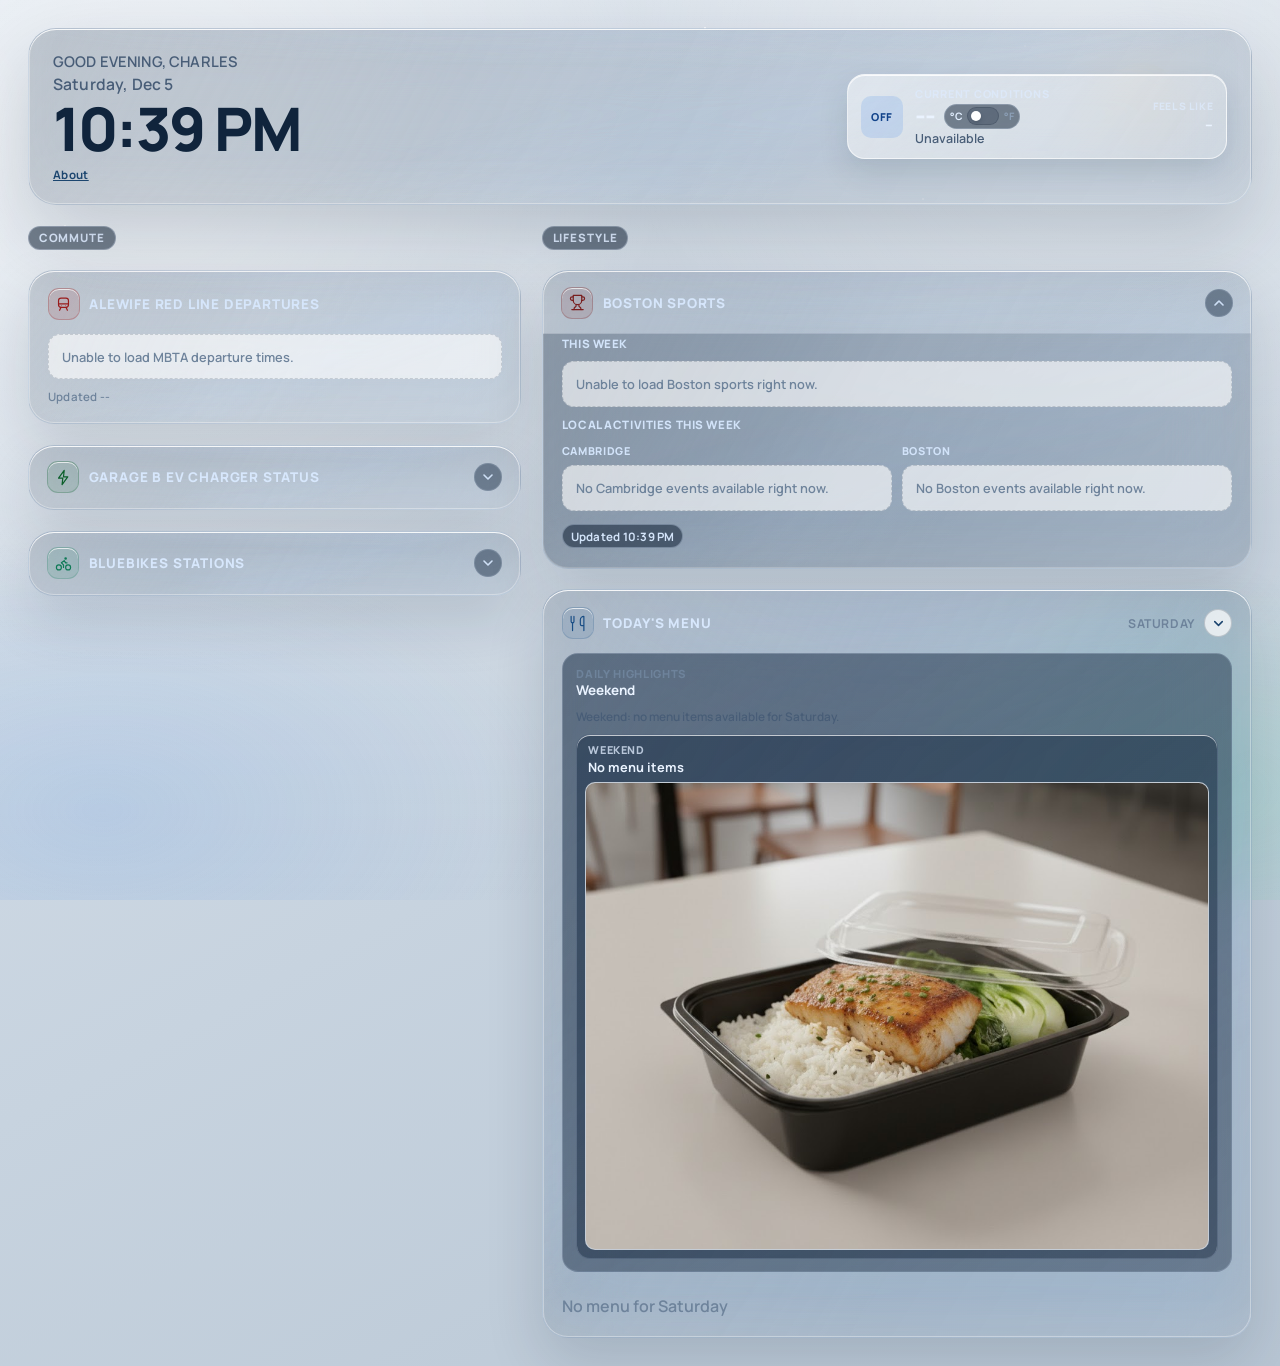
==== commit 964d8f79: "style: replace text-glyph icons with SVG line icons Swap the "v" expand chevrons, "+/-" weather indi" ====
--- a/index.html
+++ b/index.html
@@ -18,13 +18,13 @@
       --panel: rgba(255, 255, 255, 0.4);
       --panel-strong: rgba(255, 255, 255, 0.5);
       --panel-border: rgba(255, 255, 255, 0.62);
-      --panel-shadow: 0 28px 72px rgba(8, 24, 46, 0.16);
-      --panel-inner-glow: inset 0 1px 0 rgba(255, 255, 255, 0.82), inset 0 -24px 42px rgba(255, 255, 255, 0.1);
-      --panel-edge-shadow: inset 0 0 0 1px rgba(255, 255, 255, 0.34);
-      --tile-bg: linear-gradient(135deg, rgba(255, 255, 255, 0.76), rgba(246, 250, 255, 0.58));
-      --tile-border: rgba(14, 33, 54, 0.1);
-      --tile-shadow: 0 10px 26px rgba(15, 35, 62, 0.08);
-      --text-primary: #0d2238;
+      --panel-shadow: 0 28px 72px rgba(8, 24, 46, 0.16);
+      --panel-inner-glow: inset 0 1px 0 rgba(255, 255, 255, 0.82), inset 0 -24px 42px rgba(255, 255, 255, 0.1);
+      --panel-edge-shadow: inset 0 0 0 1px rgba(255, 255, 255, 0.34);
+      --tile-bg: linear-gradient(135deg, rgba(255, 255, 255, 0.76), rgba(246, 250, 255, 0.58));
+      --tile-border: rgba(14, 33, 54, 0.1);
+      --tile-shadow: 0 10px 26px rgba(15, 35, 62, 0.08);
+      --text-primary: #0d2238;
       --text-secondary: #485d77;
       --text-muted: #6e839b;
       --accent: #1f6feb;
@@ -85,14 +85,14 @@
       --bg-image-filter: saturate(95%) contrast(102%);
     }
 
-    body[data-night="true"] {
-      --glass-hero-bg: linear-gradient(122deg, rgba(28, 48, 72, 0.34) 0%, rgba(24, 44, 68, 0.2) 45%, rgba(18, 38, 62, 0.14) 100%);
-      --glass-card-bg: linear-gradient(122deg, rgba(28, 48, 72, 0.3) 0%, rgba(24, 44, 68, 0.18) 46%, rgba(18, 38, 62, 0.12) 100%);
-      --glass-border: rgba(203, 223, 248, 0.26);
-      --tile-bg: linear-gradient(135deg, rgba(28, 48, 72, 0.58), rgba(21, 39, 62, 0.42));
-      --tile-border: rgba(203, 223, 248, 0.18);
-      --tile-shadow: 0 12px 28px rgba(0, 8, 20, 0.2);
-      --glass-saturation: 145%;
+    body[data-night="true"] {
+      --glass-hero-bg: linear-gradient(122deg, rgba(28, 48, 72, 0.34) 0%, rgba(24, 44, 68, 0.2) 45%, rgba(18, 38, 62, 0.14) 100%);
+      --glass-card-bg: linear-gradient(122deg, rgba(28, 48, 72, 0.3) 0%, rgba(24, 44, 68, 0.18) 46%, rgba(18, 38, 62, 0.12) 100%);
+      --glass-border: rgba(203, 223, 248, 0.26);
+      --tile-bg: linear-gradient(135deg, rgba(28, 48, 72, 0.58), rgba(21, 39, 62, 0.42));
+      --tile-border: rgba(203, 223, 248, 0.18);
+      --tile-shadow: 0 12px 28px rgba(0, 8, 20, 0.2);
+      --glass-saturation: 145%;
       --glass-contrast: 104%;
       --glass-specular: linear-gradient(116deg, rgba(255, 255, 255, 0.28) 0%, rgba(255, 255, 255, 0.06) 34%, transparent 64%);
       --glass-caustic:
@@ -319,27 +319,27 @@
       }
     }
 
-    .dashboard {
-      position: relative;
-      z-index: 1;
-      width: min(1240px, 100%);
-      margin: 0 auto;
-      display: grid;
-      gap: 1.28rem;
-    }
+    .dashboard {
+      position: relative;
+      z-index: 1;
+      width: min(1240px, 100%);
+      margin: 0 auto;
+      display: grid;
+      gap: 1.28rem;
+    }
 
     .hero {
       background:
         var(--glass-hero-bg);
-      border: 1px solid var(--glass-border);
-      border-radius: 28px;
-      box-shadow:
-        0 32px 80px rgba(8, 24, 46, 0.18),
-        var(--panel-inner-glow),
-        var(--panel-edge-shadow);
+      border: 1px solid var(--glass-border);
+      border-radius: 28px;
+      box-shadow:
+        0 32px 80px rgba(8, 24, 46, 0.18),
+        var(--panel-inner-glow),
+        var(--panel-edge-shadow);
       backdrop-filter: blur(var(--glass-hero-blur)) saturate(var(--glass-saturation)) contrast(var(--glass-contrast));
       -webkit-backdrop-filter: blur(var(--glass-hero-blur)) saturate(var(--glass-saturation)) contrast(var(--glass-contrast));
-      padding: 1.38rem 1.5rem;
+      padding: 1.38rem 1.5rem;
       display: flex;
       justify-content: space-between;
       align-items: center;
@@ -357,15 +357,15 @@
       gap: 0.15rem;
     }
 
-    .hero-right {
-      margin-left: auto;
-      flex: 1 1 auto;
-      min-width: 0;
-      display: flex;
-      align-items: center;
-      gap: 0.95rem;
-      flex-wrap: wrap;
-      justify-content: flex-end;
+    .hero-right {
+      margin-left: auto;
+      flex: 1 1 auto;
+      min-width: 0;
+      display: flex;
+      align-items: center;
+      gap: 0.95rem;
+      flex-wrap: wrap;
+      justify-content: flex-end;
     }
 
     .greeting {
@@ -376,126 +376,126 @@
       text-transform: uppercase;
     }
 
-    .quick-nav {
-      display: flex;
-      gap: 0.45rem;
-      flex-wrap: wrap;
-      margin-top: 0.32rem;
-    }
-
-    .about-inline-link {
-      margin-top: 0.42rem;
-      display: inline-block;
-      font-size: 0.72rem;
-      font-weight: 700;
-      letter-spacing: 0.03em;
-      color: #1c466f;
-      text-decoration: underline;
-      text-underline-offset: 0.12em;
-    }
-
-    .temp-toggle-inline {
-      margin-top: 0.42rem;
-      display: inline-flex;
-      align-items: center;
-      gap: 0.36rem;
-      width: fit-content;
-      padding: 0.2rem 0.38rem;
-      border-radius: 999px;
-      border: 1px solid rgba(20, 58, 98, 0.18);
-      background: rgba(255, 255, 255, 0.52);
-    }
-
-    .temp-toggle-label {
-      font-size: 0.66rem;
-      font-weight: 800;
-      letter-spacing: 0.05em;
-      text-transform: uppercase;
-      color: #21466f;
-    }
-
-    .temp-unit {
-      font-size: 0.67rem;
-      font-weight: 700;
-      color: #55708e;
-      opacity: 0.6;
-      transition: opacity 140ms ease, color 140ms ease;
-    }
-
-    .temp-unit.active {
-      opacity: 1;
-      color: #163d65;
-    }
-
-    .temp-toggle-inline .toggle {
-      width: 36px;
-      height: 20px;
-    }
-
-    .temp-toggle-inline .toggle-slider::after {
-      width: 12px;
-      height: 12px;
-      top: 3px;
-      left: 3px;
-    }
-
-    .temp-toggle-inline .toggle input:checked + .toggle-slider::after {
-      transform: translateX(16px);
-    }
-
-    .weather-temp-row {
-      display: inline-flex;
-      align-items: center;
-      gap: 0.5rem;
-      flex-wrap: wrap;
-    }
-
-    .weather-temp-row .temp-toggle-inline {
-      margin-top: 0;
-      padding: 0.16rem 0.3rem;
-      gap: 0.3rem;
-    }
-
-    .weather-temp-row .temp-toggle-label {
-      display: none;
-    }
-
-    .weather-temp-row .temp-unit {
-      font-size: 0.64rem;
-    }
-
-    .weather-temp-row .temp-toggle-inline .toggle {
-      width: 32px;
-      height: 18px;
-    }
-
-    .weather-temp-row .temp-toggle-inline .toggle-slider::after {
-      width: 10px;
-      height: 10px;
-      top: 3px;
-      left: 3px;
-    }
-
-    .weather-temp-row .temp-toggle-inline .toggle input:checked + .toggle-slider::after {
-      transform: translateX(14px);
-    }
-
-    body[data-night="true"] .temp-toggle-inline {
-      border-color: rgba(210, 228, 248, 0.26);
-      background: rgba(18, 36, 56, 0.52);
-    }
-
-    body[data-night="true"] .temp-toggle-label {
-      color: #d6e7fb;
-    }
-
-    body[data-night="true"] .temp-unit {
-      color: #9eb6d3;
-    }
-
-    body[data-night="true"] .temp-unit.active {
-      color: #e2efff;
-    }
+    .quick-nav {
+      display: flex;
+      gap: 0.45rem;
+      flex-wrap: wrap;
+      margin-top: 0.32rem;
+    }
+
+    .about-inline-link {
+      margin-top: 0.42rem;
+      display: inline-block;
+      font-size: 0.72rem;
+      font-weight: 700;
+      letter-spacing: 0.03em;
+      color: #1c466f;
+      text-decoration: underline;
+      text-underline-offset: 0.12em;
+    }
+
+    .temp-toggle-inline {
+      margin-top: 0.42rem;
+      display: inline-flex;
+      align-items: center;
+      gap: 0.36rem;
+      width: fit-content;
+      padding: 0.2rem 0.38rem;
+      border-radius: 999px;
+      border: 1px solid rgba(20, 58, 98, 0.18);
+      background: rgba(255, 255, 255, 0.52);
+    }
+
+    .temp-toggle-label {
+      font-size: 0.66rem;
+      font-weight: 800;
+      letter-spacing: 0.05em;
+      text-transform: uppercase;
+      color: #21466f;
+    }
+
+    .temp-unit {
+      font-size: 0.67rem;
+      font-weight: 700;
+      color: #55708e;
+      opacity: 0.6;
+      transition: opacity 140ms ease, color 140ms ease;
+    }
+
+    .temp-unit.active {
+      opacity: 1;
+      color: #163d65;
+    }
+
+    .temp-toggle-inline .toggle {
+      width: 36px;
+      height: 20px;
+    }
+
+    .temp-toggle-inline .toggle-slider::after {
+      width: 12px;
+      height: 12px;
+      top: 3px;
+      left: 3px;
+    }
+
+    .temp-toggle-inline .toggle input:checked + .toggle-slider::after {
+      transform: translateX(16px);
+    }
+
+    .weather-temp-row {
+      display: inline-flex;
+      align-items: center;
+      gap: 0.5rem;
+      flex-wrap: wrap;
+    }
+
+    .weather-temp-row .temp-toggle-inline {
+      margin-top: 0;
+      padding: 0.16rem 0.3rem;
+      gap: 0.3rem;
+    }
+
+    .weather-temp-row .temp-toggle-label {
+      display: none;
+    }
+
+    .weather-temp-row .temp-unit {
+      font-size: 0.64rem;
+    }
+
+    .weather-temp-row .temp-toggle-inline .toggle {
+      width: 32px;
+      height: 18px;
+    }
+
+    .weather-temp-row .temp-toggle-inline .toggle-slider::after {
+      width: 10px;
+      height: 10px;
+      top: 3px;
+      left: 3px;
+    }
+
+    .weather-temp-row .temp-toggle-inline .toggle input:checked + .toggle-slider::after {
+      transform: translateX(14px);
+    }
+
+    body[data-night="true"] .temp-toggle-inline {
+      border-color: rgba(210, 228, 248, 0.26);
+      background: rgba(18, 36, 56, 0.52);
+    }
+
+    body[data-night="true"] .temp-toggle-label {
+      color: #d6e7fb;
+    }
+
+    body[data-night="true"] .temp-unit {
+      color: #9eb6d3;
+    }
+
+    body[data-night="true"] .temp-unit.active {
+      color: #e2efff;
+    }
 
     .quick-link {
       text-decoration: none;
@@ -531,26 +531,26 @@
       letter-spacing: 0.01em;
     }
 
-    .hero-weather {
-      min-width: 310px;
-      width: 380px;
-      max-width: 100%;
-      border-radius: 18px;
-      border: 1px solid rgba(255, 255, 255, 0.62);
-      background: linear-gradient(125deg, rgba(255, 255, 255, 0.52), rgba(255, 255, 255, 0.2));
-      box-shadow:
-        0 14px 30px rgba(10, 30, 55, 0.12),
-        inset 0 1px 0 rgba(255, 255, 255, 0.82);
-      padding: 0.72rem 0.8rem;
-      display: grid;
-      gap: 0.55rem;
-      transition: width 260ms cubic-bezier(0.4, 0, 0.2, 1);
-      will-change: width;
-    }
-
-    .hero-weather.weather-details-open {
-      width: min(820px, 100%);
-    }
+    .hero-weather {
+      min-width: 310px;
+      width: 380px;
+      max-width: 100%;
+      border-radius: 18px;
+      border: 1px solid rgba(255, 255, 255, 0.62);
+      background: linear-gradient(125deg, rgba(255, 255, 255, 0.52), rgba(255, 255, 255, 0.2));
+      box-shadow:
+        0 14px 30px rgba(10, 30, 55, 0.12),
+        inset 0 1px 0 rgba(255, 255, 255, 0.82);
+      padding: 0.72rem 0.8rem;
+      display: grid;
+      gap: 0.55rem;
+      transition: width 260ms cubic-bezier(0.4, 0, 0.2, 1);
+      will-change: width;
+    }
+
+    .hero-weather.weather-details-open {
+      width: min(820px, 100%);
+    }
 
     .hero-weather .weather-main {
       gap: 0.55rem;
@@ -595,12 +595,12 @@
       letter-spacing: 0.03em;
     }
 
-    .main-grid {
-      display: grid;
-      grid-template-columns: repeat(2, minmax(0, 1fr));
-      gap: 1.28rem;
-      align-items: start;
-    }
+    .main-grid {
+      display: grid;
+      grid-template-columns: repeat(2, minmax(0, 1fr));
+      gap: 1.28rem;
+      align-items: start;
+    }
 
     body.weekend-layout .main-grid {
       grid-template-columns: minmax(300px, 0.82fr) minmax(460px, 1.18fr);
@@ -608,7 +608,7 @@
 
     .stack {
       display: grid;
-      gap: 1.28rem;
+      gap: 1.28rem;
     }
 
     .stack[id] {
@@ -631,48 +631,48 @@
       text-shadow: 0 1px 0 rgba(255, 255, 255, 0.45);
     }
 
-    body[data-night="true"] .stack-label {
-      color: #dce9fb;
-      border-color: rgba(220, 233, 251, 0.35);
-      background: rgba(16, 33, 52, 0.54);
-      text-shadow: none;
-    }
-
-    body[data-night="true"] .weather-temp,
-    body[data-night="true"] .weather-aux-value,
-    body[data-night="true"] .weather-stat-value,
-    body[data-night="true"] .weather-forecast-temp,
-    body[data-night="true"] .menu-name,
-    body[data-night="true"] .menu-action-name,
-    body[data-night="true"] .menu-highlight-name,
-    body[data-night="true"] .charger-name,
-    body[data-night="true"] .departure-destination,
-    body[data-night="true"] .sports-matchup,
-    body[data-night="true"] .activity-name,
-    body[data-night="true"] .stat-value {
-      color: #eaf3ff;
-    }
-
-    body[data-night="true"] .weather-title,
-    body[data-night="true"] .weather-aux-label,
-    body[data-night="true"] .weather-stat-label,
-    body[data-night="true"] .weather-forecast-condition,
-    body[data-night="true"] .menu-category,
-    body[data-night="true"] .menu-highlight-category,
-    body[data-night="true"] .charger-meta,
-    body[data-night="true"] .departure-time,
-    body[data-night="true"] .sports-meta,
-    body[data-night="true"] .sports-location,
-    body[data-night="true"] .activity-meta,
-    body[data-night="true"] .stat-label {
-      color: rgba(220, 233, 251, 0.78);
-    }
-
-    body[data-night="true"] .weather-details-shell,
-    body[data-night="true"] .menu-image-panel,
-    body[data-night="true"] .menu-highlight-card {
-      background: linear-gradient(145deg, rgba(28, 48, 72, 0.56), rgba(19, 35, 56, 0.4));
-    }
+    body[data-night="true"] .stack-label {
+      color: #dce9fb;
+      border-color: rgba(220, 233, 251, 0.35);
+      background: rgba(16, 33, 52, 0.54);
+      text-shadow: none;
+    }
+
+    body[data-night="true"] .weather-temp,
+    body[data-night="true"] .weather-aux-value,
+    body[data-night="true"] .weather-stat-value,
+    body[data-night="true"] .weather-forecast-temp,
+    body[data-night="true"] .menu-name,
+    body[data-night="true"] .menu-action-name,
+    body[data-night="true"] .menu-highlight-name,
+    body[data-night="true"] .charger-name,
+    body[data-night="true"] .departure-destination,
+    body[data-night="true"] .sports-matchup,
+    body[data-night="true"] .activity-name,
+    body[data-night="true"] .stat-value {
+      color: #eaf3ff;
+    }
+
+    body[data-night="true"] .weather-title,
+    body[data-night="true"] .weather-aux-label,
+    body[data-night="true"] .weather-stat-label,
+    body[data-night="true"] .weather-forecast-condition,
+    body[data-night="true"] .menu-category,
+    body[data-night="true"] .menu-highlight-category,
+    body[data-night="true"] .charger-meta,
+    body[data-night="true"] .departure-time,
+    body[data-night="true"] .sports-meta,
+    body[data-night="true"] .sports-location,
+    body[data-night="true"] .activity-meta,
+    body[data-night="true"] .stat-label {
+      color: rgba(220, 233, 251, 0.78);
+    }
+
+    body[data-night="true"] .weather-details-shell,
+    body[data-night="true"] .menu-image-panel,
+    body[data-night="true"] .menu-highlight-card {
+      background: linear-gradient(145deg, rgba(28, 48, 72, 0.56), rgba(19, 35, 56, 0.4));
+    }
 
     .full-span {
       grid-column: 1 / -1;
@@ -682,12 +682,12 @@
     .expandable {
       background:
         var(--glass-card-bg);
-      border: 1px solid var(--glass-border);
-      border-radius: 26px;
-      box-shadow:
-        0 24px 58px rgba(8, 24, 46, 0.14),
-        var(--panel-inner-glow),
-        var(--panel-edge-shadow);
+      border: 1px solid var(--glass-border);
+      border-radius: 26px;
+      box-shadow:
+        0 24px 58px rgba(8, 24, 46, 0.14),
+        var(--panel-inner-glow),
+        var(--panel-edge-shadow);
       backdrop-filter: blur(var(--glass-card-blur)) saturate(var(--glass-saturation)) contrast(var(--glass-contrast));
       -webkit-backdrop-filter: blur(var(--glass-card-blur)) saturate(var(--glass-saturation)) contrast(var(--glass-contrast));
       overflow: hidden;
@@ -729,23 +729,23 @@
       z-index: 2;
     }
 
-    @media (hover: hover) and (pointer: fine) {
-      .card:hover,
-      .expandable:hover {
-        border-color: rgba(255, 255, 255, 0.78);
-        box-shadow:
-          0 38px 90px rgba(8, 24, 46, 0.2),
-          inset 0 1px 0 rgba(255, 255, 255, 0.76),
-          inset 0 -24px 38px rgba(255, 255, 255, 0.12),
-          inset 0 0 0 1px rgba(255, 255, 255, 0.38);
-        transform: translateY(-2px);
-      }
-    }
-
-    .card {
-      padding: 1.08rem 1.18rem 1.22rem;
-    }
-
+    @media (hover: hover) and (pointer: fine) {
+      .card:hover,
+      .expandable:hover {
+        border-color: rgba(255, 255, 255, 0.78);
+        box-shadow:
+          0 38px 90px rgba(8, 24, 46, 0.2),
+          inset 0 1px 0 rgba(255, 255, 255, 0.76),
+          inset 0 -24px 38px rgba(255, 255, 255, 0.12),
+          inset 0 0 0 1px rgba(255, 255, 255, 0.38);
+        transform: translateY(-2px);
+      }
+    }
+
+    .card {
+      padding: 1.08rem 1.18rem 1.22rem;
+    }
+
     .card-header {
       display: flex;
       align-items: center;
@@ -753,21 +753,28 @@
       margin-bottom: 0.85rem;
     }
 
-    .card-icon {
-      width: 32px;
-      height: 32px;
-      border-radius: 11px;
+    .card-icon {
+      width: 32px;
+      height: 32px;
+      border-radius: 11px;
       display: inline-flex;
       align-items: center;
       justify-content: center;
+      flex: 0 0 auto;
       font-size: 0.69rem;
       font-weight: 800;
       letter-spacing: 0.04em;
       color: #11406b;
-      border: 1px solid rgba(17, 64, 107, 0.16);
-      background: rgba(17, 64, 107, 0.08);
-      box-shadow: inset 0 1px 0 rgba(255, 255, 255, 0.72);
-    }
+      border: 1px solid rgba(17, 64, 107, 0.16);
+      background: rgba(17, 64, 107, 0.08);
+      box-shadow: inset 0 1px 0 rgba(255, 255, 255, 0.72);
+    }
+
+    .card-icon svg {
+      width: 17px;
+      height: 17px;
+      display: block;
+    }
 
     .icon-menu {
       color: #1a4e85;
@@ -815,56 +822,62 @@
       text-shadow: none;
     }
 
-    #menuDay {
-      margin-left: auto;
-      font-size: 0.76rem;
-      color: var(--text-muted);
-      font-weight: 700;
-      letter-spacing: 0.05em;
-      text-transform: uppercase;
-    }
-
-    .menu-collapse-btn {
-      border: 1px solid rgba(16, 32, 50, 0.2);
-      background: rgba(255, 255, 255, 0.72);
-      color: #1b446f;
-      border-radius: 999px;
-      width: 28px;
-      height: 28px;
-      display: inline-flex;
-      align-items: center;
-      justify-content: center;
-      font-size: 0.9rem;
-      font-weight: 700;
-      cursor: pointer;
-      transition: transform 160ms ease, background 160ms ease, border-color 160ms ease;
-    }
-
-    .menu-collapse-btn:hover {
-      background: rgba(31, 111, 235, 0.12);
-      border-color: rgba(31, 111, 235, 0.35);
-    }
-
-    #menuCard.menu-collapsed .menu-collapse-btn {
-      transform: rotate(-90deg);
-    }
-
-    .menu-panel-body {
-      display: grid;
-      gap: 0.72rem;
-      max-height: 3000px;
-      opacity: 1;
-      transform: translateY(0);
-      overflow: hidden;
-      transition: max-height 300ms ease, opacity 220ms ease, transform 220ms ease;
-    }
-
-    #menuCard.menu-collapsed .menu-panel-body {
-      max-height: 0;
-      opacity: 0;
-      transform: translateY(-8px);
-      pointer-events: none;
-    }
+    #menuDay {
+      margin-left: auto;
+      font-size: 0.76rem;
+      color: var(--text-muted);
+      font-weight: 700;
+      letter-spacing: 0.05em;
+      text-transform: uppercase;
+    }
+
+    .menu-collapse-btn {
+      border: 1px solid rgba(16, 32, 50, 0.2);
+      background: rgba(255, 255, 255, 0.72);
+      color: #1b446f;
+      border-radius: 999px;
+      width: 28px;
+      height: 28px;
+      display: inline-flex;
+      align-items: center;
+      justify-content: center;
+      color: #1b446f;
+      cursor: pointer;
+      transition: transform 240ms cubic-bezier(0.34, 1.56, 0.64, 1), background 160ms ease, border-color 160ms ease, color 160ms ease;
+    }
+
+    .menu-collapse-btn svg {
+      width: 15px;
+      height: 15px;
+      display: block;
+    }
+
+    .menu-collapse-btn:hover {
+      background: rgba(31, 111, 235, 0.12);
+      border-color: rgba(31, 111, 235, 0.35);
+      color: var(--accent);
+    }
+
+    #menuCard.menu-collapsed .menu-collapse-btn {
+      transform: rotate(-90deg);
+    }
+
+    .menu-panel-body {
+      display: grid;
+      gap: 0.72rem;
+      max-height: 3000px;
+      opacity: 1;
+      transform: translateY(0);
+      overflow: hidden;
+      transition: max-height 300ms ease, opacity 220ms ease, transform 220ms ease;
+    }
+
+    #menuCard.menu-collapsed .menu-panel-body {
+      max-height: 0;
+      opacity: 0;
+      transform: translateY(-8px);
+      pointer-events: none;
+    }
 
     .weather-card {
       display: grid;
@@ -877,84 +890,84 @@
       gap: 0.7rem;
     }
 
-    .weather-icon {
-      min-width: 52px;
-      min-height: 52px;
-      border-radius: 12px;
-      display: inline-flex;
-      align-items: center;
+    .weather-icon {
+      min-width: 52px;
+      min-height: 52px;
+      border-radius: 12px;
+      display: inline-flex;
+      align-items: center;
       justify-content: center;
       background: var(--accent-soft);
       color: #12438a;
       font-weight: 800;
-      font-size: 0.8rem;
-      letter-spacing: 0.04em;
-      padding: 0 0.45rem;
-      overflow: hidden;
-    }
-
-    .weather-icon img {
-      width: 46px;
-      height: 46px;
-      display: block;
-    }
-
-    .weather-glyph {
-      display: inline-flex;
-      align-items: center;
-      justify-content: center;
-      font-size: 1.52rem;
-      line-height: 1;
-      transform-origin: center;
-    }
-
-    .weather-glyph.sunny {
-      animation: wxSpin 7s linear infinite;
-    }
-
-    .weather-glyph.cloudy {
-      animation: wxBob 2.6s ease-in-out infinite;
-    }
-
-    .weather-glyph.rainy {
-      animation: wxRain 1.1s ease-in-out infinite;
-    }
-
-    .weather-glyph.snowy {
-      animation: wxSnow 2.2s ease-in-out infinite;
-    }
-
-    .weather-glyph.stormy {
-      animation: wxStorm 1.25s ease-in-out infinite;
-    }
-
-    @keyframes wxSpin {
-      from { transform: rotate(0deg); }
-      to { transform: rotate(360deg); }
-    }
-
-    @keyframes wxBob {
-      0%, 100% { transform: translateY(0); }
-      50% { transform: translateY(-2px); }
-    }
-
-    @keyframes wxRain {
-      0%, 100% { transform: translateY(0); opacity: 0.95; }
-      50% { transform: translateY(2px); opacity: 0.75; }
-    }
-
-    @keyframes wxSnow {
-      0%, 100% { transform: translateY(0) rotate(0deg); }
-      50% { transform: translateY(1px) rotate(10deg); }
-    }
-
-    @keyframes wxStorm {
-      0%, 100% { transform: translateX(0); }
-      20% { transform: translateX(-1px); }
-      40% { transform: translateX(1px); }
-      60% { transform: translateX(-1px); }
-      80% { transform: translateX(1px); }
-    }
+      font-size: 0.8rem;
+      letter-spacing: 0.04em;
+      padding: 0 0.45rem;
+      overflow: hidden;
+    }
+
+    .weather-icon img {
+      width: 46px;
+      height: 46px;
+      display: block;
+    }
+
+    .weather-glyph {
+      display: inline-flex;
+      align-items: center;
+      justify-content: center;
+      font-size: 1.52rem;
+      line-height: 1;
+      transform-origin: center;
+    }
+
+    .weather-glyph.sunny {
+      animation: wxSpin 7s linear infinite;
+    }
+
+    .weather-glyph.cloudy {
+      animation: wxBob 2.6s ease-in-out infinite;
+    }
+
+    .weather-glyph.rainy {
+      animation: wxRain 1.1s ease-in-out infinite;
+    }
+
+    .weather-glyph.snowy {
+      animation: wxSnow 2.2s ease-in-out infinite;
+    }
+
+    .weather-glyph.stormy {
+      animation: wxStorm 1.25s ease-in-out infinite;
+    }
+
+    @keyframes wxSpin {
+      from { transform: rotate(0deg); }
+      to { transform: rotate(360deg); }
+    }
+
+    @keyframes wxBob {
+      0%, 100% { transform: translateY(0); }
+      50% { transform: translateY(-2px); }
+    }
+
+    @keyframes wxRain {
+      0%, 100% { transform: translateY(0); opacity: 0.95; }
+      50% { transform: translateY(2px); opacity: 0.75; }
+    }
+
+    @keyframes wxSnow {
+      0%, 100% { transform: translateY(0) rotate(0deg); }
+      50% { transform: translateY(1px) rotate(10deg); }
+    }
+
+    @keyframes wxStorm {
+      0%, 100% { transform: translateX(0); }
+      20% { transform: translateX(-1px); }
+      40% { transform: translateX(1px); }
+      60% { transform: translateX(-1px); }
+      80% { transform: translateX(1px); }
+    }
 
     .weather-temp {
       font-size: clamp(1.7rem, 4.8vw, 2.25rem);
@@ -964,122 +977,122 @@
       color: #102a46;
     }
 
-    .weather-condition {
-      margin-top: 0.1rem;
-      font-size: 0.87rem;
-      color: var(--text-secondary);
-      font-weight: 600;
-    }
-
-    .weather-top {
-      display: grid;
-      grid-template-columns: minmax(0, 1fr) auto;
-      gap: 0.6rem;
-      align-items: center;
-    }
-
-    .weather-primary {
-      display: flex;
-      align-items: center;
-      gap: 0.75rem;
-      min-width: 0;
-    }
-
-    .weather-title {
-      font-size: 0.68rem;
-      font-weight: 800;
-      letter-spacing: 0.07em;
-      text-transform: uppercase;
-      color: #335a80;
-      margin-bottom: 0.08rem;
-    }
-
-    .weather-aux {
-      text-align: right;
-    }
-
-    .weather-aux-label {
-      font-size: 0.64rem;
-      font-weight: 800;
-      text-transform: uppercase;
-      letter-spacing: 0.06em;
-      color: #335a80;
-    }
-
-    .weather-aux-value {
-      margin-top: 0.1rem;
-      font-size: 0.9rem;
-      font-weight: 800;
-      color: #102a46;
-    }
-
-    .weather-stats {
-      display: grid;
-      grid-template-columns: repeat(2, minmax(0, 1fr));
-      gap: 0.5rem;
-    }
-
-    .weather-metrics-cluster {
-      border: 1px solid rgba(15, 31, 51, 0.14);
-      border-radius: 12px;
-      background: rgba(255, 255, 255, 0.52);
-      padding: 0.45rem;
-    }
-
-    .weather-hourly-strip {
-      display: grid;
-      grid-template-columns: repeat(auto-fit, minmax(64px, 1fr));
-      gap: 0.4rem;
-    }
-
-    .weather-hourly-item {
-      border: 1px solid rgba(15, 31, 51, 0.11);
-      border-radius: 10px;
-      background: rgba(255, 255, 255, 0.72);
-      padding: 0.36rem 0.28rem;
-      display: grid;
-      gap: 0.08rem;
-      text-align: center;
-    }
-
-    .weather-hourly-time {
-      font-size: 0.62rem;
-      font-weight: 800;
-      letter-spacing: 0.04em;
-      color: #335a80;
-      text-transform: uppercase;
-    }
-
-    .weather-hourly-icon {
-      font-size: 0.9rem;
-      line-height: 1;
-    }
-
-    .weather-hourly-temp {
-      font-size: 0.72rem;
-      font-weight: 800;
-      color: #15324f;
-    }
-
-    .weather-hourly-rain {
-      font-size: 0.58rem;
-      color: var(--text-secondary);
-      font-weight: 700;
-      letter-spacing: 0.03em;
-      text-transform: uppercase;
-    }
-
-    .weather-stat {
-      background: var(--tile-bg);
-      border: 1px solid var(--tile-border);
-      border-radius: 14px;
-      padding: 0.58rem 0.6rem;
-      min-height: 64px;
-      display: flex;
-      flex-direction: column;
-      justify-content: center;
-      box-shadow: 0 1px 0 rgba(255, 255, 255, 0.72) inset;
-    }
+    .weather-condition {
+      margin-top: 0.1rem;
+      font-size: 0.87rem;
+      color: var(--text-secondary);
+      font-weight: 600;
+    }
+
+    .weather-top {
+      display: grid;
+      grid-template-columns: minmax(0, 1fr) auto;
+      gap: 0.6rem;
+      align-items: center;
+    }
+
+    .weather-primary {
+      display: flex;
+      align-items: center;
+      gap: 0.75rem;
+      min-width: 0;
+    }
+
+    .weather-title {
+      font-size: 0.68rem;
+      font-weight: 800;
+      letter-spacing: 0.07em;
+      text-transform: uppercase;
+      color: #335a80;
+      margin-bottom: 0.08rem;
+    }
+
+    .weather-aux {
+      text-align: right;
+    }
+
+    .weather-aux-label {
+      font-size: 0.64rem;
+      font-weight: 800;
+      text-transform: uppercase;
+      letter-spacing: 0.06em;
+      color: #335a80;
+    }
+
+    .weather-aux-value {
+      margin-top: 0.1rem;
+      font-size: 0.9rem;
+      font-weight: 800;
+      color: #102a46;
+    }
+
+    .weather-stats {
+      display: grid;
+      grid-template-columns: repeat(2, minmax(0, 1fr));
+      gap: 0.5rem;
+    }
+
+    .weather-metrics-cluster {
+      border: 1px solid rgba(15, 31, 51, 0.14);
+      border-radius: 12px;
+      background: rgba(255, 255, 255, 0.52);
+      padding: 0.45rem;
+    }
+
+    .weather-hourly-strip {
+      display: grid;
+      grid-template-columns: repeat(auto-fit, minmax(64px, 1fr));
+      gap: 0.4rem;
+    }
+
+    .weather-hourly-item {
+      border: 1px solid rgba(15, 31, 51, 0.11);
+      border-radius: 10px;
+      background: rgba(255, 255, 255, 0.72);
+      padding: 0.36rem 0.28rem;
+      display: grid;
+      gap: 0.08rem;
+      text-align: center;
+    }
+
+    .weather-hourly-time {
+      font-size: 0.62rem;
+      font-weight: 800;
+      letter-spacing: 0.04em;
+      color: #335a80;
+      text-transform: uppercase;
+    }
+
+    .weather-hourly-icon {
+      font-size: 0.9rem;
+      line-height: 1;
+    }
+
+    .weather-hourly-temp {
+      font-size: 0.72rem;
+      font-weight: 800;
+      color: #15324f;
+    }
+
+    .weather-hourly-rain {
+      font-size: 0.58rem;
+      color: var(--text-secondary);
+      font-weight: 700;
+      letter-spacing: 0.03em;
+      text-transform: uppercase;
+    }
+
+    .weather-stat {
+      background: var(--tile-bg);
+      border: 1px solid var(--tile-border);
+      border-radius: 14px;
+      padding: 0.58rem 0.6rem;
+      min-height: 64px;
+      display: flex;
+      flex-direction: column;
+      justify-content: center;
+      box-shadow: 0 1px 0 rgba(255, 255, 255, 0.72) inset;
+    }
 
     .weather-stat-value {
       font-size: 1.03rem;
@@ -1088,149 +1101,162 @@
       color: #16324f;
     }
 
-    .weather-stat-label {
-      margin-top: 0.16rem;
-      font-size: 0.71rem;
-      color: var(--text-secondary);
-      text-transform: uppercase;
-      letter-spacing: 0.04em;
-      font-weight: 700;
-    }
-
-    .weather-meta {
-      font-size: 0.66rem;
-      color: var(--text-muted);
-      letter-spacing: 0.02em;
-      line-height: 1.35;
-    }
-
-    .weather-details-shell {
-      border: 1px solid var(--tile-border);
-      border-radius: 16px;
-      background: linear-gradient(145deg, rgba(255, 255, 255, 0.66), rgba(241, 247, 255, 0.46));
-      overflow: hidden;
-      display: grid;
-      grid-template-rows: auto 0fr;
-      transition: grid-template-rows 260ms cubic-bezier(0.4, 0, 0.2, 1);
-    }
-
-    .weather-details-toggle {
-      width: 100%;
-      border: none;
-      background: transparent;
-      padding: 0.5rem 0.62rem;
-      display: flex;
-      align-items: center;
-      justify-content: space-between;
-      gap: 0.45rem;
-      cursor: pointer;
-      color: #193f68;
-      font-weight: 800;
-      font-size: 0.68rem;
-      letter-spacing: 0.05em;
-      text-transform: uppercase;
-    }
-
-    .weather-details-toggle:hover {
-      background: rgba(255, 255, 255, 0.42);
-    }
-
-    .weather-details-indicator {
-      width: 22px;
-      height: 22px;
-      border-radius: 999px;
-      border: 1px solid rgba(15, 31, 51, 0.22);
-      display: inline-flex;
-      align-items: center;
-      justify-content: center;
-      font-size: 1rem;
-      font-weight: 800;
-      line-height: 1;
-      background: rgba(255, 255, 255, 0.78);
-      transform: translateY(-0.5px);
-    }
-
-    .weather-details-body {
-      display: grid;
-      padding: 0 0.52rem;
-      gap: 0.6rem;
-      min-height: 0;
-      opacity: 0;
-      overflow: hidden;
-      transform: translateY(-8px);
-      transition: opacity 220ms ease, transform 220ms ease, padding 220ms ease;
-    }
-
-    .hero-weather.weather-details-open .weather-details-body {
-      opacity: 1;
-      transform: translateY(0);
-      padding: 0.12rem 0.52rem 0.6rem;
-    }
-
-    .hero-weather.weather-details-open .weather-details-shell {
-      grid-template-rows: auto 1fr;
-    }
-
-    .weather-forecast-title {
-      font-size: 0.66rem;
-      font-weight: 800;
-      letter-spacing: 0.05em;
-      text-transform: uppercase;
-      color: #335a80;
-      margin-top: 0.1rem;
-    }
-
-    .weather-forecast-list {
-      display: grid;
-      gap: 0.45rem;
-      grid-template-columns: repeat(auto-fit, minmax(92px, 1fr));
-    }
-
-    .weather-forecast-item {
-      border-radius: 10px;
-      border: 1px solid rgba(15, 31, 51, 0.11);
-      background: rgba(255, 255, 255, 0.74);
-      padding: 0.45rem 0.42rem;
-      display: grid;
-      gap: 0.14rem;
-      text-align: center;
-    }
-
-    .weather-forecast-day {
-      font-size: 0.64rem;
-      font-weight: 800;
-      letter-spacing: 0.05em;
-      color: #335a80;
-      text-transform: uppercase;
-    }
-
-    .weather-forecast-condition {
-      font-size: 0.62rem;
-      color: var(--text-secondary);
-      min-height: 1.8em;
-      line-height: 1.2;
-      font-weight: 600;
-    }
-
-    .weather-forecast-temp {
-      font-size: 0.78rem;
-      font-weight: 800;
-      color: #102a46;
-    }
-
-    .weather-meta a {
-      color: #1f6feb;
-      text-decoration: underline;
-      text-underline-offset: 0.12em;
-    }
-
-    body[data-night="true"] .weather-meta {
-      color: rgba(225, 238, 255, 0.78);
-    }
-
-    body[data-night="true"] .weather-meta a {
-      color: #8fc4ff;
-    }
+    .weather-stat-label {
+      margin-top: 0.16rem;
+      font-size: 0.71rem;
+      color: var(--text-secondary);
+      text-transform: uppercase;
+      letter-spacing: 0.04em;
+      font-weight: 700;
+    }
+
+    .weather-meta {
+      font-size: 0.66rem;
+      color: var(--text-muted);
+      letter-spacing: 0.02em;
+      line-height: 1.35;
+    }
+
+    .weather-details-shell {
+      border: 1px solid var(--tile-border);
+      border-radius: 16px;
+      background: linear-gradient(145deg, rgba(255, 255, 255, 0.66), rgba(241, 247, 255, 0.46));
+      overflow: hidden;
+      display: grid;
+      grid-template-rows: auto 0fr;
+      transition: grid-template-rows 260ms cubic-bezier(0.4, 0, 0.2, 1);
+    }
+
+    .weather-details-toggle {
+      width: 100%;
+      border: none;
+      background: transparent;
+      padding: 0.5rem 0.62rem;
+      display: flex;
+      align-items: center;
+      justify-content: space-between;
+      gap: 0.45rem;
+      cursor: pointer;
+      color: #193f68;
+      font-weight: 800;
+      font-size: 0.68rem;
+      letter-spacing: 0.05em;
+      text-transform: uppercase;
+    }
+
+    .weather-details-toggle:hover {
+      background: rgba(255, 255, 255, 0.42);
+    }
+
+    .weather-details-indicator {
+      width: 22px;
+      height: 22px;
+      border-radius: 999px;
+      border: 1px solid rgba(15, 31, 51, 0.18);
+      display: inline-flex;
+      align-items: center;
+      justify-content: center;
+      background: rgba(255, 255, 255, 0.78);
+      transition: transform 240ms cubic-bezier(0.34, 1.56, 0.64, 1), background 160ms ease;
+    }
+
+    .weather-details-indicator svg {
+      width: 14px;
+      height: 14px;
+      display: block;
+    }
+
+    .weather-details-open .weather-details-indicator {
+      transform: rotate(180deg);
+      background: rgba(31, 111, 235, 0.14);
+    }
+
+    body[data-night="true"] .weather-details-indicator {
+      background: rgba(28, 48, 72, 0.5);
+      border-color: rgba(203, 223, 248, 0.18);
+    }
+
+    .weather-details-body {
+      display: grid;
+      padding: 0 0.52rem;
+      gap: 0.6rem;
+      min-height: 0;
+      opacity: 0;
+      overflow: hidden;
+      transform: translateY(-8px);
+      transition: opacity 220ms ease, transform 220ms ease, padding 220ms ease;
+    }
+
+    .hero-weather.weather-details-open .weather-details-body {
+      opacity: 1;
+      transform: translateY(0);
+      padding: 0.12rem 0.52rem 0.6rem;
+    }
+
+    .hero-weather.weather-details-open .weather-details-shell {
+      grid-template-rows: auto 1fr;
+    }
+
+    .weather-forecast-title {
+      font-size: 0.66rem;
+      font-weight: 800;
+      letter-spacing: 0.05em;
+      text-transform: uppercase;
+      color: #335a80;
+      margin-top: 0.1rem;
+    }
+
+    .weather-forecast-list {
+      display: grid;
+      gap: 0.45rem;
+      grid-template-columns: repeat(auto-fit, minmax(92px, 1fr));
+    }
+
+    .weather-forecast-item {
+      border-radius: 10px;
+      border: 1px solid rgba(15, 31, 51, 0.11);
+      background: rgba(255, 255, 255, 0.74);
+      padding: 0.45rem 0.42rem;
+      display: grid;
+      gap: 0.14rem;
+      text-align: center;
+    }
+
+    .weather-forecast-day {
+      font-size: 0.64rem;
+      font-weight: 800;
+      letter-spacing: 0.05em;
+      color: #335a80;
+      text-transform: uppercase;
+    }
+
+    .weather-forecast-condition {
+      font-size: 0.62rem;
+      color: var(--text-secondary);
+      min-height: 1.8em;
+      line-height: 1.2;
+      font-weight: 600;
+    }
+
+    .weather-forecast-temp {
+      font-size: 0.78rem;
+      font-weight: 800;
+      color: #102a46;
+    }
+
+    .weather-meta a {
+      color: #1f6feb;
+      text-decoration: underline;
+      text-underline-offset: 0.12em;
+    }
+
+    body[data-night="true"] .weather-meta {
+      color: rgba(225, 238, 255, 0.78);
+    }
+
+    body[data-night="true"] .weather-meta a {
+      color: #8fc4ff;
+    }
 
     #menuContent {
       display: grid;
@@ -1238,20 +1264,20 @@
       gap: 0.66rem;
     }
 
-    .menu-item {
-      border: 1px solid var(--tile-border);
-      background: var(--tile-bg);
-      border-radius: 14px;
-      padding: 0.8rem 0.86rem;
-      box-shadow: 0 1px 0 rgba(255, 255, 255, 0.72) inset;
-      transition: transform 180ms ease, box-shadow 180ms ease, border-color 180ms ease;
-    }
-
-    .menu-item:hover {
-      transform: translateY(-2px);
-      border-color: rgba(31, 111, 235, 0.18);
-      box-shadow: var(--tile-shadow);
-    }
+    .menu-item {
+      border: 1px solid var(--tile-border);
+      background: var(--tile-bg);
+      border-radius: 14px;
+      padding: 0.8rem 0.86rem;
+      box-shadow: 0 1px 0 rgba(255, 255, 255, 0.72) inset;
+      transition: transform 180ms ease, box-shadow 180ms ease, border-color 180ms ease;
+    }
+
+    .menu-item:hover {
+      transform: translateY(-2px);
+      border-color: rgba(31, 111, 235, 0.18);
+      box-shadow: var(--tile-shadow);
+    }
 
     .menu-category {
       font-size: 0.68rem;
@@ -1285,11 +1311,11 @@
       letter-spacing: 0.035em;
     }
 
-    .menu-image-panel {
-      border: 1px solid var(--tile-border);
-      background: linear-gradient(145deg, rgba(255, 255, 255, 0.74), rgba(243, 248, 255, 0.6));
-      border-radius: 16px;
-      padding: 0.75rem 0.85rem;
+    .menu-image-panel {
+      border: 1px solid var(--tile-border);
+      background: linear-gradient(145deg, rgba(255, 255, 255, 0.74), rgba(243, 248, 255, 0.6));
+      border-radius: 16px;
+      padding: 0.75rem 0.85rem;
       display: grid;
       gap: 0.55rem;
       margin-bottom: 0.75rem;
@@ -1323,73 +1349,73 @@
       font-weight: 600;
     }
 
-    .menu-highlight-grid {
-      width: 100%;
-      display: grid;
-      gap: 0.65rem;
-      grid-template-columns: repeat(auto-fit, minmax(240px, 1fr));
-    }
-
-    .menu-highlight-card {
-      border: 1px solid var(--tile-border);
-      border-radius: 14px;
-      background: linear-gradient(135deg, rgba(255, 255, 255, 0.78), rgba(240, 246, 254, 0.86));
-      overflow: hidden;
-      display: grid;
-      gap: 0.45rem;
-      padding: 0.48rem;
-      box-shadow: 0 1px 0 rgba(255, 255, 255, 0.7) inset;
-    }
-
-    .menu-highlight-meta {
-      display: grid;
-      gap: 0.12rem;
-      padding: 0 0.2rem;
-    }
-
-    .menu-highlight-category {
-      font-size: 0.68rem;
-      font-weight: 800;
-      letter-spacing: 0.06em;
-      text-transform: uppercase;
-      color: var(--text-muted);
-    }
-
-    .menu-highlight-name {
-      font-size: 0.8rem;
-      font-weight: 700;
-      color: #173a5b;
-      line-height: 1.25;
-    }
-
-    .menu-highlight-image {
-      width: 100%;
-      aspect-ratio: 4 / 3;
-      border-radius: 10px;
-      overflow: hidden;
-      border: 1px solid rgba(15, 31, 51, 0.1);
-      background: rgba(245, 249, 255, 0.85);
-    }
-
-    .menu-highlight-image img {
-      width: 100%;
-      height: 100%;
-      object-fit: cover;
-      display: block;
-    }
-
-    .menu-highlight-empty {
-      width: 100%;
-      min-height: 110px;
-      border-radius: 10px;
-      border: 1px dashed rgba(23, 58, 91, 0.25);
-      display: flex;
-      align-items: center;
-      justify-content: center;
-      color: var(--text-muted);
-      font-size: 0.8rem;
-      font-weight: 600;
-    }
+    .menu-highlight-grid {
+      width: 100%;
+      display: grid;
+      gap: 0.65rem;
+      grid-template-columns: repeat(auto-fit, minmax(240px, 1fr));
+    }
+
+    .menu-highlight-card {
+      border: 1px solid var(--tile-border);
+      border-radius: 14px;
+      background: linear-gradient(135deg, rgba(255, 255, 255, 0.78), rgba(240, 246, 254, 0.86));
+      overflow: hidden;
+      display: grid;
+      gap: 0.45rem;
+      padding: 0.48rem;
+      box-shadow: 0 1px 0 rgba(255, 255, 255, 0.7) inset;
+    }
+
+    .menu-highlight-meta {
+      display: grid;
+      gap: 0.12rem;
+      padding: 0 0.2rem;
+    }
+
+    .menu-highlight-category {
+      font-size: 0.68rem;
+      font-weight: 800;
+      letter-spacing: 0.06em;
+      text-transform: uppercase;
+      color: var(--text-muted);
+    }
+
+    .menu-highlight-name {
+      font-size: 0.8rem;
+      font-weight: 700;
+      color: #173a5b;
+      line-height: 1.25;
+    }
+
+    .menu-highlight-image {
+      width: 100%;
+      aspect-ratio: 4 / 3;
+      border-radius: 10px;
+      overflow: hidden;
+      border: 1px solid rgba(15, 31, 51, 0.1);
+      background: rgba(245, 249, 255, 0.85);
+    }
+
+    .menu-highlight-image img {
+      width: 100%;
+      height: 100%;
+      object-fit: cover;
+      display: block;
+    }
+
+    .menu-highlight-empty {
+      width: 100%;
+      min-height: 110px;
+      border-radius: 10px;
+      border: 1px dashed rgba(23, 58, 91, 0.25);
+      display: flex;
+      align-items: center;
+      justify-content: center;
+      color: var(--text-muted);
+      font-size: 0.8rem;
+      font-weight: 600;
+    }
 
     .toggle-row {
       display: flex;
@@ -1406,38 +1432,38 @@
       color: var(--text-muted);
     }
 
-    .toggle {
-      position: relative;
-      width: 44px;
-      height: 24px;
-      display: inline-flex;
-      align-items: center;
-      flex: 0 0 auto;
-      cursor: pointer;
-      touch-action: manipulation;
-      -webkit-tap-highlight-color: transparent;
-    }
-
-    .toggle input {
-      position: absolute;
-      inset: -8px;
-      opacity: 0;
-      width: calc(100% + 16px);
-      height: calc(100% + 16px);
-      margin: 0;
-      cursor: pointer;
-      z-index: 2;
-    }
+    .toggle {
+      position: relative;
+      width: 44px;
+      height: 24px;
+      display: inline-flex;
+      align-items: center;
+      flex: 0 0 auto;
+      cursor: pointer;
+      touch-action: manipulation;
+      -webkit-tap-highlight-color: transparent;
+    }
+
+    .toggle input {
+      position: absolute;
+      inset: -8px;
+      opacity: 0;
+      width: calc(100% + 16px);
+      height: calc(100% + 16px);
+      margin: 0;
+      cursor: pointer;
+      z-index: 2;
+    }
 
     .toggle-slider {
       position: absolute;
       inset: 0;
-      border-radius: 999px;
-      background: rgba(16, 32, 50, 0.18);
-      border: 1px solid rgba(16, 32, 50, 0.2);
-      transition: background 160ms ease, border 160ms ease, box-shadow 160ms ease;
-      pointer-events: none;
-    }
+      border-radius: 999px;
+      background: rgba(16, 32, 50, 0.18);
+      border: 1px solid rgba(16, 32, 50, 0.2);
+      transition: background 160ms ease, border 160ms ease, box-shadow 160ms ease;
+      pointer-events: none;
+    }
 
     .toggle-slider::after {
       content: "";
@@ -1452,11 +1478,11 @@
       transition: transform 160ms ease;
     }
 
-    .toggle input:checked + .toggle-slider {
-      background: rgba(14, 159, 110, 0.35);
-      border-color: rgba(14, 159, 110, 0.4);
-      box-shadow: 0 0 0 3px rgba(14, 159, 110, 0.08);
-    }
+    .toggle input:checked + .toggle-slider {
+      background: rgba(14, 159, 110, 0.35);
+      border-color: rgba(14, 159, 110, 0.4);
+      box-shadow: 0 0 0 3px rgba(14, 159, 110, 0.08);
+    }
 
     .toggle input:checked + .toggle-slider::after {
       transform: translateX(20px);
@@ -1476,31 +1502,31 @@
       margin-bottom: 0.6rem;
     }
 
-    .charger-grid {
-      display: grid;
-      gap: 0.65rem;
-    }
-
-    .charger-top-row {
-      display: grid;
-      grid-template-columns: repeat(2, minmax(0, 1fr));
-      gap: 0.65rem;
-    }
-
-    .charger-single-row {
-      display: grid;
-      gap: 0.65rem;
-    }
-
-    .charger-station {
-      border: 1px solid var(--tile-border);
-      border-radius: 14px;
-      background: var(--tile-bg);
-      padding: 0.7rem 0.75rem;
-      display: grid;
-      gap: 0.45rem;
-      box-shadow: 0 1px 0 rgba(255, 255, 255, 0.72) inset;
-    }
+    .charger-grid {
+      display: grid;
+      gap: 0.65rem;
+    }
+
+    .charger-top-row {
+      display: grid;
+      grid-template-columns: repeat(2, minmax(0, 1fr));
+      gap: 0.65rem;
+    }
+
+    .charger-single-row {
+      display: grid;
+      gap: 0.65rem;
+    }
+
+    .charger-station {
+      border: 1px solid var(--tile-border);
+      border-radius: 14px;
+      background: var(--tile-bg);
+      padding: 0.7rem 0.75rem;
+      display: grid;
+      gap: 0.45rem;
+      box-shadow: 0 1px 0 rgba(255, 255, 255, 0.72) inset;
+    }
 
     .charger-name {
       font-size: 0.86rem;
@@ -1560,17 +1586,17 @@
       gap: 0.5rem;
     }
 
-    .departure-row {
+    .departure-row {
       display: grid;
       grid-template-columns: minmax(0, 1fr) auto auto;
       gap: 0.65rem;
       align-items: center;
-      border: 1px solid var(--tile-border);
-      border-radius: 14px;
-      background: var(--tile-bg);
-      padding: 0.58rem 0.7rem;
-      box-shadow: 0 1px 0 rgba(255, 255, 255, 0.72) inset;
-    }
+      border: 1px solid var(--tile-border);
+      border-radius: 14px;
+      background: var(--tile-bg);
+      padding: 0.58rem 0.7rem;
+      box-shadow: 0 1px 0 rgba(255, 255, 255, 0.72) inset;
+    }
 
     .departure-destination {
       font-size: 0.83rem;
@@ -1640,27 +1666,27 @@
       text-shadow: none;
     }
 
-    .expandable-header {
-      display: flex;
-      justify-content: space-between;
-      align-items: center;
-      cursor: pointer;
-      padding: 0.98rem 1.15rem;
-      border-radius: inherit;
-      transition: background 160ms ease, box-shadow 160ms ease;
-      -webkit-tap-highlight-color: transparent;
-      touch-action: manipulation;
-    }
-
-    .expandable-header:hover {
-      background: rgba(10, 30, 55, 0.04);
-    }
-
-    .expandable.open .expandable-header {
-      border-bottom-left-radius: 0;
-      border-bottom-right-radius: 0;
-      box-shadow: inset 0 -1px 0 rgba(14, 33, 54, 0.08);
-    }
+    .expandable-header {
+      display: flex;
+      justify-content: space-between;
+      align-items: center;
+      cursor: pointer;
+      padding: 0.98rem 1.15rem;
+      border-radius: inherit;
+      transition: background 160ms ease, box-shadow 160ms ease;
+      -webkit-tap-highlight-color: transparent;
+      touch-action: manipulation;
+    }
+
+    .expandable-header:hover {
+      background: rgba(10, 30, 55, 0.04);
+    }
+
+    .expandable.open .expandable-header {
+      border-bottom-left-radius: 0;
+      border-bottom-right-radius: 0;
+      box-shadow: inset 0 -1px 0 rgba(14, 33, 54, 0.08);
+    }
 
     a:focus-visible,
     button:focus-visible,
@@ -1678,25 +1704,48 @@
     }
 
     .expandable-arrow {
-      font-size: 1rem;
+      display: inline-flex;
+      align-items: center;
+      justify-content: center;
+      width: 28px;
+      height: 28px;
+      border-radius: 999px;
       color: var(--text-secondary);
-      transition: transform 220ms ease;
-      line-height: 1;
+      background: rgba(255, 255, 255, 0.42);
+      border: 1px solid rgba(15, 31, 51, 0.1);
+      transition: transform 240ms cubic-bezier(0.34, 1.56, 0.64, 1), background 160ms ease, color 160ms ease;
+    }
+
+    .expandable-arrow svg {
+      width: 16px;
+      height: 16px;
+      display: block;
+    }
+
+    .expandable-header:hover .expandable-arrow {
+      background: rgba(31, 111, 235, 0.12);
+      color: var(--accent);
     }
 
     .expandable.open .expandable-arrow {
       transform: rotate(180deg);
     }
 
-    .expandable-content {
-      max-height: 0;
-      overflow: hidden;
-      transition: max-height 240ms ease;
-    }
-
-    .expandable.open .expandable-content {
-      max-height: 340px;
-    }
+    body[data-night="true"] .expandable-arrow {
+      background: rgba(28, 48, 72, 0.5);
+      border-color: rgba(203, 223, 248, 0.16);
+      color: #cfe0f6;
+    }
+
+    .expandable-content {
+      max-height: 0;
+      overflow: hidden;
+      transition: max-height 240ms ease;
+    }
+
+    .expandable.open .expandable-content {
+      max-height: 340px;
+    }
 
     #evExpandable.open .expandable-content {
       max-height: 760px;
@@ -1710,23 +1759,23 @@
       opacity: 0.97;
     }
 
-    .sports-content-wrap {
-      border: 0;
-      box-shadow: none;
-      backdrop-filter: none;
-      -webkit-backdrop-filter: none;
-      border-radius: 0;
-      padding-top: 0.1rem;
-      display: grid;
-      gap: 0.65rem;
-    }
-
-    .sports-content-wrap::before,
-    .sports-content-wrap::after,
-    .ev-content-wrap::before,
-    .ev-content-wrap::after {
-      display: none;
-    }
+    .sports-content-wrap {
+      border: 0;
+      box-shadow: none;
+      backdrop-filter: none;
+      -webkit-backdrop-filter: none;
+      border-radius: 0;
+      padding-top: 0.1rem;
+      display: grid;
+      gap: 0.65rem;
+    }
+
+    .sports-content-wrap::before,
+    .sports-content-wrap::after,
+    .ev-content-wrap::before,
+    .ev-content-wrap::after {
+      display: none;
+    }
 
     .sports-subtitle {
       font-size: 0.72rem;
@@ -1747,71 +1796,71 @@
       gap: 0.52rem;
     }
 
-    .sports-row {
+    .sports-row {
       display: grid;
       grid-template-columns: minmax(0, 1fr) auto;
       gap: 0.55rem;
       align-items: center;
-      border: 1px solid var(--tile-border);
-      border-radius: 14px;
-      background: var(--tile-bg);
-      padding: 0.58rem 0.7rem;
-      box-shadow: 0 1px 0 rgba(255, 255, 255, 0.72) inset;
-    }
-
-    .sports-main {
-      min-width: 0;
-      display: grid;
-      grid-template-columns: minmax(0, 1fr) auto;
-      align-items: center;
-      gap: 0.72rem;
-    }
-
-    .sports-matchup-row {
-      display: inline-flex;
-      align-items: center;
-      gap: 0.62rem;
-      min-width: 0;
-      max-width: 100%;
-    }
-
-    .sports-team-icon {
-      width: 48px;
-      height: 48px;
-      display: inline-flex;
-      align-items: center;
-      justify-content: center;
-      overflow: visible;
-      color: #1f446d;
-      font-size: 0.8rem;
-      font-weight: 800;
-      text-transform: uppercase;
-      flex-shrink: 0;
-    }
-
-    .sports-team-icon img {
-      width: 100%;
-      height: 100%;
-      object-fit: contain;
-      display: block;
-    }
-
-    .sports-matchup {
-      font-size: 0.86rem;
-      font-weight: 700;
-      color: #173a5b;
-      white-space: nowrap;
-      overflow: hidden;
-      text-overflow: ellipsis;
-      text-align: left;
-    }
-
-    .sports-context {
-      display: grid;
-      gap: 0.08rem;
-      min-width: 0;
-      text-align: right;
-    }
+      border: 1px solid var(--tile-border);
+      border-radius: 14px;
+      background: var(--tile-bg);
+      padding: 0.58rem 0.7rem;
+      box-shadow: 0 1px 0 rgba(255, 255, 255, 0.72) inset;
+    }
+
+    .sports-main {
+      min-width: 0;
+      display: grid;
+      grid-template-columns: minmax(0, 1fr) auto;
+      align-items: center;
+      gap: 0.72rem;
+    }
+
+    .sports-matchup-row {
+      display: inline-flex;
+      align-items: center;
+      gap: 0.62rem;
+      min-width: 0;
+      max-width: 100%;
+    }
+
+    .sports-team-icon {
+      width: 48px;
+      height: 48px;
+      display: inline-flex;
+      align-items: center;
+      justify-content: center;
+      overflow: visible;
+      color: #1f446d;
+      font-size: 0.8rem;
+      font-weight: 800;
+      text-transform: uppercase;
+      flex-shrink: 0;
+    }
+
+    .sports-team-icon img {
+      width: 100%;
+      height: 100%;
+      object-fit: contain;
+      display: block;
+    }
+
+    .sports-matchup {
+      font-size: 0.86rem;
+      font-weight: 700;
+      color: #173a5b;
+      white-space: nowrap;
+      overflow: hidden;
+      text-overflow: ellipsis;
+      text-align: left;
+    }
+
+    .sports-context {
+      display: grid;
+      gap: 0.08rem;
+      min-width: 0;
+      text-align: right;
+    }
 
     .sports-meta {
       font-size: 0.73rem;
@@ -1884,24 +1933,24 @@
       color: #d2e3f9;
     }
 
-    .activity-link {
+    .activity-link {
       display: grid;
       gap: 0.08rem;
       text-decoration: none;
-      border: 1px solid var(--tile-border);
-      border-radius: 14px;
-      background: var(--tile-bg);
-      padding: 0.56rem 0.66rem;
-      color: inherit;
-      box-shadow: 0 1px 0 rgba(255, 255, 255, 0.72) inset;
-      transition: transform 160ms ease, box-shadow 160ms ease, border-color 160ms ease;
-    }
-
-    .activity-link:hover {
-      transform: translateY(-1px);
-      border-color: rgba(31, 111, 235, 0.18);
-      box-shadow: var(--tile-shadow);
-    }
+      border: 1px solid var(--tile-border);
+      border-radius: 14px;
+      background: var(--tile-bg);
+      padding: 0.56rem 0.66rem;
+      color: inherit;
+      box-shadow: 0 1px 0 rgba(255, 255, 255, 0.72) inset;
+      transition: transform 160ms ease, box-shadow 160ms ease, border-color 160ms ease;
+    }
+
+    .activity-link:hover {
+      transform: translateY(-1px);
+      border-color: rgba(31, 111, 235, 0.18);
+      box-shadow: var(--tile-shadow);
+    }
 
     body.weekend-layout .activity-grid {
       grid-template-columns: repeat(2, minmax(0, 1fr));
@@ -1928,33 +1977,33 @@
       padding-top: 0.1rem;
     }
 
-    .ev-toggle-row {
-      margin: 0 0 0.6rem auto;
-      width: max-content;
-      min-height: 44px;
-      padding: 0.35rem 0.42rem 0.35rem 0.68rem;
-      border: 1px solid rgba(14, 33, 54, 0.08);
-      border-radius: 999px;
-      background: rgba(255, 255, 255, 0.4);
-      -webkit-tap-highlight-color: transparent;
-      touch-action: manipulation;
-    }
-
-    .ev-toggle-row .toggle {
-      width: 54px;
-      height: 30px;
-    }
-
-    .ev-toggle-row .toggle-slider::after {
-      width: 20px;
-      height: 20px;
-      top: 4px;
-      left: 4px;
-    }
-
-    .ev-toggle-row .toggle input:checked + .toggle-slider::after {
-      transform: translateX(24px);
-    }
+    .ev-toggle-row {
+      margin: 0 0 0.6rem auto;
+      width: max-content;
+      min-height: 44px;
+      padding: 0.35rem 0.42rem 0.35rem 0.68rem;
+      border: 1px solid rgba(14, 33, 54, 0.08);
+      border-radius: 999px;
+      background: rgba(255, 255, 255, 0.4);
+      -webkit-tap-highlight-color: transparent;
+      touch-action: manipulation;
+    }
+
+    .ev-toggle-row .toggle {
+      width: 54px;
+      height: 30px;
+    }
+
+    .ev-toggle-row .toggle-slider::after {
+      width: 20px;
+      height: 20px;
+      top: 4px;
+      left: 4px;
+    }
+
+    .ev-toggle-row .toggle input:checked + .toggle-slider::after {
+      transform: translateX(24px);
+    }
 
     .stations-grid {
       display: grid;
@@ -2023,38 +2072,38 @@
       }
     }
 
-    @media (max-width: 980px) {
-      .main-grid {
-        grid-template-columns: 1fr;
-      }
+    @media (max-width: 980px) {
+      .main-grid {
+        grid-template-columns: 1fr;
+      }
 
       body.weekend-layout .activity-grid {
         grid-template-columns: 1fr;
       }
 
-      .hero-right {
-        margin-left: 0;
-        width: 100%;
-        flex: 0 0 auto;
-        justify-content: space-between;
-      }
-
-      .hero-weather {
-        min-width: 0;
-        width: 100%;
-        max-width: 100%;
-      }
-
-      .hero-weather.weather-details-open {
-        width: 100%;
-      }
-
-      .weather-stats {
-        grid-template-columns: repeat(2, minmax(0, 1fr));
-      }
-    }
-
-    @media (max-width: 720px) {
+      .hero-right {
+        margin-left: 0;
+        width: 100%;
+        flex: 0 0 auto;
+        justify-content: space-between;
+      }
+
+      .hero-weather {
+        min-width: 0;
+        width: 100%;
+        max-width: 100%;
+      }
+
+      .hero-weather.weather-details-open {
+        width: 100%;
+      }
+
+      .weather-stats {
+        grid-template-columns: repeat(2, minmax(0, 1fr));
+      }
+    }
+
+    @media (max-width: 720px) {
       body {
         padding: 1rem;
       }
@@ -2085,46 +2134,46 @@
         grid-template-columns: 1fr;
       }
 
-      .weather-stats {
-        grid-template-columns: repeat(2, minmax(0, 1fr));
-      }
-
-      .weather-stat {
-        min-height: 58px;
-      }
-
-      .weather-forecast-list {
-        grid-template-columns: repeat(2, minmax(0, 1fr));
-      }
-
-      .weather-hourly-strip {
-        grid-template-columns: repeat(4, minmax(0, 1fr));
-      }
-
-      .ev-toggle-row {
-        width: 100%;
-        margin-left: 0;
-        justify-content: space-between;
-      }
-
-      .departure-row {
-        grid-template-columns: 1fr;
+      .weather-stats {
+        grid-template-columns: repeat(2, minmax(0, 1fr));
+      }
+
+      .weather-stat {
+        min-height: 58px;
+      }
+
+      .weather-forecast-list {
+        grid-template-columns: repeat(2, minmax(0, 1fr));
+      }
+
+      .weather-hourly-strip {
+        grid-template-columns: repeat(4, minmax(0, 1fr));
+      }
+
+      .ev-toggle-row {
+        width: 100%;
+        margin-left: 0;
+        justify-content: space-between;
+      }
+
+      .departure-row {
+        grid-template-columns: 1fr;
         gap: 0.3rem;
       }
 
-      .sports-row {
-        grid-template-columns: 1fr;
-        gap: 0.32rem;
-      }
-
-      .sports-main {
-        grid-template-columns: 1fr;
-        gap: 0.26rem;
-      }
-
-      .sports-context {
-        text-align: left;
-      }
+      .sports-row {
+        grid-template-columns: 1fr;
+        gap: 0.32rem;
+      }
+
+      .sports-main {
+        grid-template-columns: 1fr;
+        gap: 0.26rem;
+      }
+
+      .sports-context {
+        text-align: left;
+      }
 
       .sports-status {
         justify-self: start;
@@ -2179,74 +2228,74 @@
   </div>
 
   <div class="dashboard">
-    <header class="hero">
-      <div class="hero-left">
-        <div class="greeting" id="greeting">Good evening, Charles</div>
-        <div id="date">--</div>
-        <div id="clock">--:--</div>
-        <a class="about-inline-link" href="about.html">About</a>
-      </div>
-      <div class="hero-right">
-        <div class="hero-weather" id="heroWeather">
-          <div class="weather-top">
-            <div class="weather-primary">
-              <div class="weather-icon">WX</div>
-              <div>
-                <div class="weather-title">Current Conditions</div>
-                <div class="weather-temp-row">
-                  <div class="weather-temp loading">--&deg;C</div>
-                  <div class="temp-toggle-inline" id="tempToggleControl">
-                    <span class="temp-toggle-label">Temp</span>
-                    <span class="temp-unit" id="tempUnitCLabel">&deg;C</span>
-                    <label class="toggle">
-                      <input type="checkbox" id="tempUnitToggle" aria-label="Toggle Fahrenheit temperature" />
-                      <span class="toggle-slider"></span>
-                    </label>
-                    <span class="temp-unit" id="tempUnitFLabel">&deg;F</span>
-                  </div>
-                </div>
-                <div class="weather-condition">Loading...</div>
-              </div>
-            </div>
-            <div class="weather-aux">
-              <div class="weather-aux-label">Feels like</div>
-              <div class="weather-aux-value">--</div>
-            </div>
-          </div>
-          <div class="weather-details-shell">
-            <button class="weather-details-toggle" type="button" aria-expanded="false">
-              <span>More Details</span>
-              <span class="weather-details-indicator">+</span>
-            </button>
-            <div class="weather-details-body">
-              <div class="weather-forecast-title">Today by hour</div>
-              <div class="weather-hourly-strip">
-                <div class="weather-hourly-item"><div class="weather-hourly-time">--</div><div class="weather-hourly-icon">☁️</div><div class="weather-hourly-temp">--</div><div class="weather-hourly-rain">--</div></div>
-                <div class="weather-hourly-item"><div class="weather-hourly-time">--</div><div class="weather-hourly-icon">☁️</div><div class="weather-hourly-temp">--</div><div class="weather-hourly-rain">--</div></div>
-                <div class="weather-hourly-item"><div class="weather-hourly-time">--</div><div class="weather-hourly-icon">☁️</div><div class="weather-hourly-temp">--</div><div class="weather-hourly-rain">--</div></div>
-                <div class="weather-hourly-item"><div class="weather-hourly-time">--</div><div class="weather-hourly-icon">☁️</div><div class="weather-hourly-temp">--</div><div class="weather-hourly-rain">--</div></div>
-              </div>
-              <div class="weather-metrics-cluster">
-                <div class="weather-stats">
-                  <div class="weather-stat"><div class="weather-stat-value">--</div><div class="weather-stat-label">Humidity</div></div>
-                  <div class="weather-stat"><div class="weather-stat-value">--</div><div class="weather-stat-label">Wind</div></div>
-                </div>
-              </div>
-              <div class="weather-forecast-title">5-Day Forecast</div>
-              <div class="weather-forecast-list"></div>
-              <div class="weather-meta">Last updated -- - <a href="https://open-meteo.com/" target="_blank" rel="noopener noreferrer">Weather data by Open-Meteo.com</a></div>
-            </div>
-          </div>
-        </div>
-      </div>
-    </header>
+    <header class="hero">
+      <div class="hero-left">
+        <div class="greeting" id="greeting">Good evening, Charles</div>
+        <div id="date">--</div>
+        <div id="clock">--:--</div>
+        <a class="about-inline-link" href="about.html">About</a>
+      </div>
+      <div class="hero-right">
+        <div class="hero-weather" id="heroWeather">
+          <div class="weather-top">
+            <div class="weather-primary">
+              <div class="weather-icon">WX</div>
+              <div>
+                <div class="weather-title">Current Conditions</div>
+                <div class="weather-temp-row">
+                  <div class="weather-temp loading">--&deg;C</div>
+                  <div class="temp-toggle-inline" id="tempToggleControl">
+                    <span class="temp-toggle-label">Temp</span>
+                    <span class="temp-unit" id="tempUnitCLabel">&deg;C</span>
+                    <label class="toggle">
+                      <input type="checkbox" id="tempUnitToggle" aria-label="Toggle Fahrenheit temperature" />
+                      <span class="toggle-slider"></span>
+                    </label>
+                    <span class="temp-unit" id="tempUnitFLabel">&deg;F</span>
+                  </div>
+                </div>
+                <div class="weather-condition">Loading...</div>
+              </div>
+            </div>
+            <div class="weather-aux">
+              <div class="weather-aux-label">Feels like</div>
+              <div class="weather-aux-value">--</div>
+            </div>
+          </div>
+          <div class="weather-details-shell">
+            <button class="weather-details-toggle" type="button" aria-expanded="false">
+              <span>More Details</span>
+              <span class="weather-details-indicator"><svg viewBox="0 0 24 24" fill="none" stroke="currentColor" stroke-width="2.4" stroke-linecap="round" stroke-linejoin="round" aria-hidden="true"><path d="m6 9 6 6 6-6"/></svg></span>
+            </button>
+            <div class="weather-details-body">
+              <div class="weather-forecast-title">Today by hour</div>
+              <div class="weather-hourly-strip">
+                <div class="weather-hourly-item"><div class="weather-hourly-time">--</div><div class="weather-hourly-icon">☁️</div><div class="weather-hourly-temp">--</div><div class="weather-hourly-rain">--</div></div>
+                <div class="weather-hourly-item"><div class="weather-hourly-time">--</div><div class="weather-hourly-icon">☁️</div><div class="weather-hourly-temp">--</div><div class="weather-hourly-rain">--</div></div>
+                <div class="weather-hourly-item"><div class="weather-hourly-time">--</div><div class="weather-hourly-icon">☁️</div><div class="weather-hourly-temp">--</div><div class="weather-hourly-rain">--</div></div>
+                <div class="weather-hourly-item"><div class="weather-hourly-time">--</div><div class="weather-hourly-icon">☁️</div><div class="weather-hourly-temp">--</div><div class="weather-hourly-rain">--</div></div>
+              </div>
+              <div class="weather-metrics-cluster">
+                <div class="weather-stats">
+                  <div class="weather-stat"><div class="weather-stat-value">--</div><div class="weather-stat-label">Humidity</div></div>
+                  <div class="weather-stat"><div class="weather-stat-value">--</div><div class="weather-stat-label">Wind</div></div>
+                </div>
+              </div>
+              <div class="weather-forecast-title">5-Day Forecast</div>
+              <div class="weather-forecast-list"></div>
+              <div class="weather-meta">Last updated -- - <a href="https://open-meteo.com/" target="_blank" rel="noopener noreferrer">Weather data by Open-Meteo.com</a></div>
+            </div>
+          </div>
+        </div>
+      </div>
+    </header>
 
     <div class="main-grid">
       <section class="stack" id="commuteSection">
         <div class="stack-label">Commute</div>
         <div class="card">
           <div class="card-header">
-            <div class="card-icon icon-transit">RL</div>
+            <div class="card-icon icon-transit"><svg viewBox="0 0 24 24" fill="none" stroke="currentColor" stroke-width="1.7" stroke-linecap="round" stroke-linejoin="round" aria-hidden="true"><rect x="5" y="3" width="14" height="13" rx="3.5"/><path d="M5 11h14"/><circle cx="9" cy="13.5" r="0.6" fill="currentColor" stroke="none"/><circle cx="15" cy="13.5" r="0.6" fill="currentColor" stroke="none"/><path d="M8.5 16 6.5 20"/><path d="M15.5 16 17.5 20"/></svg></div>
             <span class="card-title">Alewife Red Line Departures</span>
           </div>
           <div class="departures-list" id="redlineDepartures">
@@ -2258,19 +2307,19 @@
         <div class="expandable" id="evExpandable">
           <div class="expandable-header" onclick="toggleEvPanel()" tabindex="0" role="button" aria-expanded="false">
             <div class="expandable-left">
-              <div class="card-icon icon-charge">CP</div>
+              <div class="card-icon icon-charge"><svg viewBox="0 0 24 24" fill="none" stroke="currentColor" stroke-width="1.7" stroke-linecap="round" stroke-linejoin="round" aria-hidden="true"><path d="M13 2 5 13h6l-1 9 8-11h-6z"/></svg></div>
               <span class="expandable-title">Garage B EV Charger Status</span>
             </div>
-            <span class="expandable-arrow">v</span>
+            <span class="expandable-arrow"><svg viewBox="0 0 24 24" fill="none" stroke="currentColor" stroke-width="2.4" stroke-linecap="round" stroke-linejoin="round" aria-hidden="true"><path d="m6 9 6 6 6-6"/></svg></span>
           </div>
           <div class="expandable-content">
             <div class="card ev-content-wrap">
               <div class="toggle-row ev-toggle-row">
-                <span class="toggle-label">Notify until 5 PM</span>
-                <label class="toggle">
-                  <input type="checkbox" id="chargepointNotifyToggle" aria-label="Notify when EV charger availability changes until 5 PM" />
-                  <span class="toggle-slider"></span>
-                </label>
+                <span class="toggle-label">Notify until 5 PM</span>
+                <label class="toggle">
+                  <input type="checkbox" id="chargepointNotifyToggle" aria-label="Notify when EV charger availability changes until 5 PM" />
+                  <span class="toggle-slider"></span>
+                </label>
               </div>
               <div class="charger-summary" id="chargepointSummary">Available --</div>
               <div class="charger-grid" id="chargepointList">
@@ -2284,10 +2333,10 @@
         <div class="expandable" id="bikeExpandable">
           <div class="expandable-header" onclick="toggleBikes()" tabindex="0" role="button" aria-expanded="false">
             <div class="expandable-left">
-              <div class="card-icon icon-bike">BK</div>
+              <div class="card-icon icon-bike"><svg viewBox="0 0 24 24" fill="none" stroke="currentColor" stroke-width="1.7" stroke-linecap="round" stroke-linejoin="round" aria-hidden="true"><circle cx="18.5" cy="17.5" r="3.5"/><circle cx="5.5" cy="17.5" r="3.5"/><circle cx="15" cy="5" r="1"/><path d="M12 17.5V14l-3-3 4-3 2 3h2"/></svg></div>
               <span class="expandable-title">Bluebikes Stations</span>
             </div>
-            <span class="expandable-arrow">v</span>
+            <span class="expandable-arrow"><svg viewBox="0 0 24 24" fill="none" stroke="currentColor" stroke-width="2.4" stroke-linecap="round" stroke-linejoin="round" aria-hidden="true"><path d="m6 9 6 6 6-6"/></svg></span>
           </div>
           <div class="expandable-content">
             <div class="stations-grid">
@@ -2315,10 +2364,10 @@
         <div class="expandable" id="sportsExpandable">
           <div class="expandable-header" onclick="toggleSportsPanel()" tabindex="0" role="button" aria-expanded="false">
             <div class="expandable-left">
-              <div class="card-icon icon-sports">SP</div>
+              <div class="card-icon icon-sports"><svg viewBox="0 0 24 24" fill="none" stroke="currentColor" stroke-width="1.7" stroke-linecap="round" stroke-linejoin="round" aria-hidden="true"><path d="M6 9H4.5a2.5 2.5 0 0 1 0-5H6"/><path d="M18 9h1.5a2.5 2.5 0 0 0 0-5H18"/><path d="M4 22h16"/><path d="M10 14.7V17c0 .6-.5 1-1 1.2C7.9 18.8 7 20.2 7 22"/><path d="M14 14.7V17c0 .6.5 1 1 1.2 1.1.5 2 1.9 2 3.8"/><path d="M18 2H6v7a6 6 0 0 0 12 0V2Z"/></svg></div>
               <span class="expandable-title">Boston Sports</span>
             </div>
-            <span class="expandable-arrow">v</span>
+            <span class="expandable-arrow"><svg viewBox="0 0 24 24" fill="none" stroke="currentColor" stroke-width="2.4" stroke-linecap="round" stroke-linejoin="round" aria-hidden="true"><path d="m6 9 6 6 6-6"/></svg></span>
           </div>
           <div class="expandable-content">
             <div class="card sports-content-wrap">
@@ -2335,28 +2384,28 @@
           </div>
         </div>
 
-        <div class="card" id="menuCard">
-          <div class="card-header">
-            <div class="card-icon icon-menu">MN</div>
-            <span class="card-title">Today's Menu</span>
-            <span id="menuDay"></span>
-            <button class="menu-collapse-btn" id="menuCollapseBtn" type="button" aria-label="Toggle menu panel" aria-controls="menuPanelBody" aria-expanded="true" onclick="toggleMenuPanel()">v</button>
-          </div>
-          <div class="menu-panel-body" id="menuPanelBody">
-            <div class="menu-image-panel">
-              <div class="menu-image-header">
-                <div>
-                  <div class="menu-image-title">Daily Highlights</div>
-                  <div class="menu-action-name" id="menuActionName">Loading...</div>
-                </div>
-              </div>
-              <div class="menu-image-status" id="menuImageStatus">No image configured.</div>
-              <div class="menu-highlight-grid" id="menuHighlightsGrid"></div>
-            </div>
-            <div id="menuContent"><span class="loading">Loading...</span></div>
-          </div>
-        </div>
-      </section>
+        <div class="card" id="menuCard">
+          <div class="card-header">
+            <div class="card-icon icon-menu"><svg viewBox="0 0 24 24" fill="none" stroke="currentColor" stroke-width="1.7" stroke-linecap="round" stroke-linejoin="round" aria-hidden="true"><path d="M3 2v7c0 1.1.9 2 2 2h0a2 2 0 0 0 2-2V2"/><path d="M5 11v11"/><path d="M21 15V2a5 5 0 0 0-5 5v6c0 1.1.9 2 2 2h3Zm0 0v7"/></svg></div>
+            <span class="card-title">Today's Menu</span>
+            <span id="menuDay"></span>
+            <button class="menu-collapse-btn" id="menuCollapseBtn" type="button" aria-label="Toggle menu panel" aria-controls="menuPanelBody" aria-expanded="true" onclick="toggleMenuPanel()"><svg viewBox="0 0 24 24" fill="none" stroke="currentColor" stroke-width="2.4" stroke-linecap="round" stroke-linejoin="round" aria-hidden="true"><path d="m6 9 6 6 6-6"/></svg></button>
+          </div>
+          <div class="menu-panel-body" id="menuPanelBody">
+            <div class="menu-image-panel">
+              <div class="menu-image-header">
+                <div>
+                  <div class="menu-image-title">Daily Highlights</div>
+                  <div class="menu-action-name" id="menuActionName">Loading...</div>
+                </div>
+              </div>
+              <div class="menu-image-status" id="menuImageStatus">No image configured.</div>
+              <div class="menu-highlight-grid" id="menuHighlightsGrid"></div>
+            </div>
+            <div id="menuContent"><span class="loading">Loading...</span></div>
+          </div>
+        </div>
+      </section>
     </div>
   </div>
 
@@ -2384,24 +2433,24 @@
     const CHARGEPOINT_NOTIFY_CUTOFF_HOUR = 17;
     const CHARGEPOINT_NOTIFY_STORAGE_KEY = "chargepointNotifyUntil";
     const CHARGEPOINT_NOTIFY_ENABLED_KEY = "chargepointNotifyEnabled";
-    const EV_PANEL_OPEN_KEY = "evPanelOpen";
-    const WEATHER_CACHE_KEY = "cachedWeatherMain";
-    const WEATHER_CACHE_TS_KEY = "cachedWeatherMainTs";
-    const WEATHER_CACHE_PAYLOAD_KEY = "cachedWeatherPayloadV2";
-    const WEATHER_CACHE_UPDATED_KEY = "cachedWeatherLastUpdatedV2";
-    const WEATHER_SNOW_THEME_UNTIL_KEY = "weatherSnowThemeUntilMs";
-    const WEATHER_SNOW_THEME_MS = 3 * 24 * 60 * 60 * 1000;
-    const WEATHER_DETAILS_COLLAPSED_KEY = "weatherDetailsCollapsed";
-    const WEATHER_REFRESH_MIN_MS = 15 * 60 * 1000;
-    const WEATHER_REFRESH_MAX_MS = 30 * 60 * 1000;
-    const TEMP_UNIT_STORAGE_KEY = "temperatureUnit";
-    const SPORTS_LOOKAHEAD_DAYS = 7;
-    const SPORTS_REFRESH_MS = 30 * 60 * 1000;
-    const EVENTS_PER_CITY = 6;
-    const EVENTS_FETCH_LIMIT = 40;
-    const LOCAL_EVENTS_MAX_LOOKAHEAD_DAYS = 30;
-    const MENU_PANEL_COLLAPSED_KEY = "menuPanelCollapsed";
-    const MENU_ACTION_IMAGE_URL = "assets/menu-action-placeholder.png";
+    const EV_PANEL_OPEN_KEY = "evPanelOpen";
+    const WEATHER_CACHE_KEY = "cachedWeatherMain";
+    const WEATHER_CACHE_TS_KEY = "cachedWeatherMainTs";
+    const WEATHER_CACHE_PAYLOAD_KEY = "cachedWeatherPayloadV2";
+    const WEATHER_CACHE_UPDATED_KEY = "cachedWeatherLastUpdatedV2";
+    const WEATHER_SNOW_THEME_UNTIL_KEY = "weatherSnowThemeUntilMs";
+    const WEATHER_SNOW_THEME_MS = 3 * 24 * 60 * 60 * 1000;
+    const WEATHER_DETAILS_COLLAPSED_KEY = "weatherDetailsCollapsed";
+    const WEATHER_REFRESH_MIN_MS = 15 * 60 * 1000;
+    const WEATHER_REFRESH_MAX_MS = 30 * 60 * 1000;
+    const TEMP_UNIT_STORAGE_KEY = "temperatureUnit";
+    const SPORTS_LOOKAHEAD_DAYS = 7;
+    const SPORTS_REFRESH_MS = 30 * 60 * 1000;
+    const EVENTS_PER_CITY = 6;
+    const EVENTS_FETCH_LIMIT = 40;
+    const LOCAL_EVENTS_MAX_LOOKAHEAD_DAYS = 30;
+    const MENU_PANEL_COLLAPSED_KEY = "menuPanelCollapsed";
+    const MENU_ACTION_IMAGE_URL = "assets/menu-action-placeholder.png";
     const WEEKEND_NO_MENU_IMAGE_URL = "assets/menu-weekend-no-items-boston-vibe.png";
     const BOSTON_TEAM_NAMES = new Set([
       "Boston Celtics",
@@ -2472,87 +2521,87 @@
       "snow-sunset": "assets/backgrounds/app-bg-snow-sunset.png",
       "snow-night": "assets/backgrounds/app-bg-snow-night.png"
     };
-    function loadFreshCachedWeatherMain() {
-      const cached = localStorage.getItem(WEATHER_CACHE_KEY) || "";
-      const ts = Number(localStorage.getItem(WEATHER_CACHE_TS_KEY) || 0);
-      if (!cached || !ts) return "";
-      return cached;
-    }
-
-    function loadCachedWeatherPayload() {
-      const raw = localStorage.getItem(WEATHER_CACHE_PAYLOAD_KEY);
-      if (!raw) return null;
-      try {
-        const parsed = JSON.parse(raw);
-        if (!parsed || !parsed.weather || !parsed.main) return null;
-        return parsed;
-      } catch (err) {
-        return null;
-      }
-    }
-
-    function normalizeWeatherCodeLabel(code) {
-      const codeNum = Number(code);
-      if (codeNum === 0) return { main: "Clear", label: "Clear sky" };
-      if (codeNum === 1) return { main: "Clouds", label: "Mainly clear" };
-      if (codeNum === 2) return { main: "Clouds", label: "Partly cloudy" };
-      if (codeNum === 3) return { main: "Clouds", label: "Overcast" };
-      if (codeNum === 45 || codeNum === 48) return { main: "Fog", label: "Fog" };
-      if (codeNum >= 51 && codeNum <= 57) return { main: "Drizzle", label: "Drizzle" };
-      if ((codeNum >= 61 && codeNum <= 67) || (codeNum >= 80 && codeNum <= 82)) return { main: "Rain", label: "Rain" };
-      if ((codeNum >= 71 && codeNum <= 77) || (codeNum >= 85 && codeNum <= 86)) return { main: "Snow", label: "Snow" };
-      if (codeNum >= 95 && codeNum <= 99) return { main: "Thunderstorm", label: "Thunderstorm" };
-      return { main: "Clouds", label: "Cloudy" };
-    }
-
-    function normalizeOpenMeteoCurrent(data) {
-      const current = data && data.current ? data.current : null;
-      if (!current) return null;
-      const weather = normalizeWeatherCodeLabel(current.weather_code);
-      return {
-        source: "open-meteo",
-        weather: [{ main: weather.main, description: weather.label, code: Number(current.weather_code) }],
-        main: {
-          temp: Number(current.temperature_2m),
-          feels_like: Number(current.apparent_temperature),
-          humidity: Number(current.relative_humidity_2m),
-          pressure: Number(current.pressure_msl)
-        },
-        wind: {
-          speed: Number(current.wind_speed_10m),
-          gust: Number(current.wind_gusts_10m)
-        },
-        clouds: {
-          all: Number(current.cloud_cover)
-        },
-        precipitation: Number(current.precipitation),
-        uv_index: Number(current.uv_index),
-        is_day: Number(current.is_day) === 1,
-        observedAtMs: Number(current.time) * 1000,
-        timezone: data.timezone || "local",
-        daily: data.daily || null,
-        hourly: data.hourly || null,
-        lastUpdatedMs: Date.now()
-      };
-    }
-
-    const cachedWeatherPayload = loadCachedWeatherPayload();
-    let currentWeatherMain = (cachedWeatherPayload && cachedWeatherPayload.weather && cachedWeatherPayload.weather[0] && cachedWeatherPayload.weather[0].main)
-      || loadFreshCachedWeatherMain();
-    let weatherSceneSyncKey = "";
-    let currentBackgroundKey = "";
-    let weatherSceneReady = !!currentWeatherMain;
-    let latestWeatherPayload = cachedWeatherPayload;
-    let snowThemeUntilMs = Number(localStorage.getItem(WEATHER_SNOW_THEME_UNTIL_KEY) || 0);
-    let temperatureUnit = localStorage.getItem(TEMP_UNIT_STORAGE_KEY) === "F" ? "F" : "C";
-    let weatherDetailsCollapsed = true;
-    let latestRealEventsByCity = { cambridge: [], boston: [] };
-    const celestialPlacementCache = new Map();
-    let celestialPlacementRequestId = 0;
-    if (snowThemeUntilMs && snowThemeUntilMs <= Date.now()) {
-      snowThemeUntilMs = 0;
-      localStorage.removeItem(WEATHER_SNOW_THEME_UNTIL_KEY);
-    }
+    function loadFreshCachedWeatherMain() {
+      const cached = localStorage.getItem(WEATHER_CACHE_KEY) || "";
+      const ts = Number(localStorage.getItem(WEATHER_CACHE_TS_KEY) || 0);
+      if (!cached || !ts) return "";
+      return cached;
+    }
+
+    function loadCachedWeatherPayload() {
+      const raw = localStorage.getItem(WEATHER_CACHE_PAYLOAD_KEY);
+      if (!raw) return null;
+      try {
+        const parsed = JSON.parse(raw);
+        if (!parsed || !parsed.weather || !parsed.main) return null;
+        return parsed;
+      } catch (err) {
+        return null;
+      }
+    }
+
+    function normalizeWeatherCodeLabel(code) {
+      const codeNum = Number(code);
+      if (codeNum === 0) return { main: "Clear", label: "Clear sky" };
+      if (codeNum === 1) return { main: "Clouds", label: "Mainly clear" };
+      if (codeNum === 2) return { main: "Clouds", label: "Partly cloudy" };
+      if (codeNum === 3) return { main: "Clouds", label: "Overcast" };
+      if (codeNum === 45 || codeNum === 48) return { main: "Fog", label: "Fog" };
+      if (codeNum >= 51 && codeNum <= 57) return { main: "Drizzle", label: "Drizzle" };
+      if ((codeNum >= 61 && codeNum <= 67) || (codeNum >= 80 && codeNum <= 82)) return { main: "Rain", label: "Rain" };
+      if ((codeNum >= 71 && codeNum <= 77) || (codeNum >= 85 && codeNum <= 86)) return { main: "Snow", label: "Snow" };
+      if (codeNum >= 95 && codeNum <= 99) return { main: "Thunderstorm", label: "Thunderstorm" };
+      return { main: "Clouds", label: "Cloudy" };
+    }
+
+    function normalizeOpenMeteoCurrent(data) {
+      const current = data && data.current ? data.current : null;
+      if (!current) return null;
+      const weather = normalizeWeatherCodeLabel(current.weather_code);
+      return {
+        source: "open-meteo",
+        weather: [{ main: weather.main, description: weather.label, code: Number(current.weather_code) }],
+        main: {
+          temp: Number(current.temperature_2m),
+          feels_like: Number(current.apparent_temperature),
+          humidity: Number(current.relative_humidity_2m),
+          pressure: Number(current.pressure_msl)
+        },
+        wind: {
+          speed: Number(current.wind_speed_10m),
+          gust: Number(current.wind_gusts_10m)
+        },
+        clouds: {
+          all: Number(current.cloud_cover)
+        },
+        precipitation: Number(current.precipitation),
+        uv_index: Number(current.uv_index),
+        is_day: Number(current.is_day) === 1,
+        observedAtMs: Number(current.time) * 1000,
+        timezone: data.timezone || "local",
+        daily: data.daily || null,
+        hourly: data.hourly || null,
+        lastUpdatedMs: Date.now()
+      };
+    }
+
+    const cachedWeatherPayload = loadCachedWeatherPayload();
+    let currentWeatherMain = (cachedWeatherPayload && cachedWeatherPayload.weather && cachedWeatherPayload.weather[0] && cachedWeatherPayload.weather[0].main)
+      || loadFreshCachedWeatherMain();
+    let weatherSceneSyncKey = "";
+    let currentBackgroundKey = "";
+    let weatherSceneReady = !!currentWeatherMain;
+    let latestWeatherPayload = cachedWeatherPayload;
+    let snowThemeUntilMs = Number(localStorage.getItem(WEATHER_SNOW_THEME_UNTIL_KEY) || 0);
+    let temperatureUnit = localStorage.getItem(TEMP_UNIT_STORAGE_KEY) === "F" ? "F" : "C";
+    let weatherDetailsCollapsed = true;
+    let latestRealEventsByCity = { cambridge: [], boston: [] };
+    const celestialPlacementCache = new Map();
+    let celestialPlacementRequestId = 0;
+    if (snowThemeUntilMs && snowThemeUntilMs <= Date.now()) {
+      snowThemeUntilMs = 0;
+      localStorage.removeItem(WEATHER_SNOW_THEME_UNTIL_KEY);
+    }
 
     function toggleBikes() {
       const expandable = document.getElementById('bikeExpandable');
@@ -2599,27 +2648,27 @@
       }
     }
 
-    function toggleSportsPanel() {
-      const expandable = document.getElementById("sportsExpandable");
-      if (!expandable) return;
-      setSportsPanelExpanded(!expandable.classList.contains("open"));
-    }
-
-    function setMenuPanelCollapsedState(isCollapsed) {
-      const card = document.getElementById("menuCard");
-      const btn = document.getElementById("menuCollapseBtn");
-      if (!card || !btn) return;
-      card.classList.toggle("menu-collapsed", isCollapsed);
-      btn.setAttribute("aria-expanded", isCollapsed ? "false" : "true");
-      localStorage.setItem(MENU_PANEL_COLLAPSED_KEY, isCollapsed ? "true" : "false");
-    }
-
-    function toggleMenuPanel() {
-      const card = document.getElementById("menuCard");
-      if (!card) return;
-      setMenuPanelCollapsedState(!card.classList.contains("menu-collapsed"));
-    }
-
+    function toggleSportsPanel() {
+      const expandable = document.getElementById("sportsExpandable");
+      if (!expandable) return;
+      setSportsPanelExpanded(!expandable.classList.contains("open"));
+    }
+
+    function setMenuPanelCollapsedState(isCollapsed) {
+      const card = document.getElementById("menuCard");
+      const btn = document.getElementById("menuCollapseBtn");
+      if (!card || !btn) return;
+      card.classList.toggle("menu-collapsed", isCollapsed);
+      btn.setAttribute("aria-expanded", isCollapsed ? "false" : "true");
+      localStorage.setItem(MENU_PANEL_COLLAPSED_KEY, isCollapsed ? "true" : "false");
+    }
+
+    function toggleMenuPanel() {
+      const card = document.getElementById("menuCard");
+      if (!card) return;
+      setMenuPanelCollapsedState(!card.classList.contains("menu-collapsed"));
+    }
+
     function placeSportsPanelByDay(date = new Date()) {
       const isWeekend = isWeekendDay(date);
       const section = document.getElementById("menuSection");
@@ -2673,122 +2722,122 @@
       return repeatedTitle || patternHit;
     }
 
-    function isHardExcludedEvent(item) {
-      const title = String(item.title || item.name || "");
-      return /^hike boston:/i.test(title) || /\bhike boston\b/i.test(title);
-    }
-
-    function parseActivityTimestamp(value) {
-      if (!value) return NaN;
-      const ts = new Date(value).getTime();
-      return Number.isNaN(ts) ? NaN : ts;
-    }
-
-    function inferEventDateFromText(item) {
-      const text = `${item?.title || ""} ${item?.description || ""}`;
-      const patterns = [
-        /\b(?:mon|tue|wed|thu|fri|sat|sun)\w*,\s*(jan|feb|mar|apr|may|jun|jul|aug|sep|oct|nov|dec)\w*\s+(\d{1,2})(?:,\s*(\d{4}))?,\s*(\d{1,2}):(\d{2})\s*(am|pm)\b/i,
-        /\b(jan|feb|mar|apr|may|jun|jul|aug|sep|oct|nov|dec)\w*\s+(\d{1,2})(?:,\s*(\d{4}))?(?:,\s*(\d{1,2}):(\d{2})\s*(am|pm))?\b/i,
-        /\b(\d{1,2})\/(\d{1,2})(?:\/(\d{2,4}))?(?:\s+(\d{1,2}):(\d{2})\s*(am|pm)?)?\b/i
-      ];
-
-      let match = null;
-      let matchedPattern = -1;
-      for (let i = 0; i < patterns.length; i += 1) {
-        match = text.match(patterns[i]);
-        if (match) {
-          matchedPattern = i;
-          break;
-        }
-      }
-      if (!match) return NaN;
-
-      const monthMap = {
-        jan: 0, feb: 1, mar: 2, apr: 3, may: 4, jun: 5,
-        jul: 6, aug: 7, sep: 8, oct: 9, nov: 10, dec: 11
-      };
-      let month = NaN;
-      let day = NaN;
-      let year = new Date().getFullYear();
-      let hour = 12;
-      let minute = 0;
-      let ampm = "";
-
-      if (matchedPattern === 0 || matchedPattern === 1) {
-        month = monthMap[String(match[1]).slice(0, 3).toLowerCase()];
-        day = Number(match[2]);
-        year = Number(match[3] || year);
-        if (match[4] && match[5] && match[6]) {
-          hour = Number(match[4]);
-          minute = Number(match[5]);
-          ampm = String(match[6]).toLowerCase();
-        }
-      } else {
-        month = Number(match[1]) - 1;
-        day = Number(match[2]);
-        if (match[3]) {
-          const rawYear = Number(match[3]);
-          year = rawYear < 100 ? 2000 + rawYear : rawYear;
-        }
-        if (match[4] && match[5]) {
-          hour = Number(match[4]);
-          minute = Number(match[5]);
-          ampm = String(match[6] || "").toLowerCase();
-        }
-      }
-
-      if (!Number.isFinite(month) || month < 0 || month > 11 || !Number.isFinite(day) || day < 1 || day > 31) {
-        return NaN;
-      }
-
-      if (ampm === "pm" && hour !== 12) hour += 12;
-      if (ampm === "am" && hour === 12) hour = 0;
-
-      let candidate = new Date(year, month, day, hour, minute, 0, 0);
-      if (!match[3] && candidate.getTime() < Date.now()) {
-        // If year is absent and this date already passed, interpret as next year.
-        candidate = new Date(year + 1, month, day, hour, minute, 0, 0);
-      }
-      const ts = candidate.getTime();
-      return Number.isNaN(ts) ? NaN : ts;
-    }
-
-    function getActivityDateInfo(item) {
-      const strongCandidates = [
-        item?.eventDate,
-        item?.startDate
-      ];
-      for (const value of strongCandidates) {
-        const ts = parseActivityTimestamp(value);
-        if (!Number.isNaN(ts)) return { timestamp: ts, confidence: "high" };
-      }
-      const inferredTs = inferEventDateFromText(item);
-      if (!Number.isNaN(inferredTs)) return { timestamp: inferredTs, confidence: "medium" };
-      const publishedTs = parseActivityTimestamp(item?.publishedAt);
-      if (!Number.isNaN(publishedTs)) return { timestamp: publishedTs, confidence: "low" };
-      return { timestamp: NaN, confidence: "none" };
-    }
-
-    function getActivityTimestamp(item) {
-      return getActivityDateInfo(item).timestamp;
-    }
-
-    function filterEventsInTimeWindow(events, startDate, endDate) {
-      const nowMs = Date.now();
-      const cappedEnd = new Date(startDate.getTime());
-      cappedEnd.setDate(cappedEnd.getDate() + LOCAL_EVENTS_MAX_LOOKAHEAD_DAYS);
-      const upperMs = cappedEnd.getTime();
-      return events.filter(item => {
-        const dateInfo = getActivityDateInfo(item);
-        const ts = dateInfo.timestamp;
-        if (Number.isNaN(ts)) return false;
-        if (dateInfo.confidence === "high" || dateInfo.confidence === "medium") {
-          return ts >= nowMs && ts <= upperMs;
-        }
-        // For low-confidence dates (usually publish timestamp), keep only if still upcoming.
-        return ts >= nowMs && ts <= upperMs;
-      });
-    }
+    function isHardExcludedEvent(item) {
+      const title = String(item.title || item.name || "");
+      return /^hike boston:/i.test(title) || /\bhike boston\b/i.test(title);
+    }
+
+    function parseActivityTimestamp(value) {
+      if (!value) return NaN;
+      const ts = new Date(value).getTime();
+      return Number.isNaN(ts) ? NaN : ts;
+    }
+
+    function inferEventDateFromText(item) {
+      const text = `${item?.title || ""} ${item?.description || ""}`;
+      const patterns = [
+        /\b(?:mon|tue|wed|thu|fri|sat|sun)\w*,\s*(jan|feb|mar|apr|may|jun|jul|aug|sep|oct|nov|dec)\w*\s+(\d{1,2})(?:,\s*(\d{4}))?,\s*(\d{1,2}):(\d{2})\s*(am|pm)\b/i,
+        /\b(jan|feb|mar|apr|may|jun|jul|aug|sep|oct|nov|dec)\w*\s+(\d{1,2})(?:,\s*(\d{4}))?(?:,\s*(\d{1,2}):(\d{2})\s*(am|pm))?\b/i,
+        /\b(\d{1,2})\/(\d{1,2})(?:\/(\d{2,4}))?(?:\s+(\d{1,2}):(\d{2})\s*(am|pm)?)?\b/i
+      ];
+
+      let match = null;
+      let matchedPattern = -1;
+      for (let i = 0; i < patterns.length; i += 1) {
+        match = text.match(patterns[i]);
+        if (match) {
+          matchedPattern = i;
+          break;
+        }
+      }
+      if (!match) return NaN;
+
+      const monthMap = {
+        jan: 0, feb: 1, mar: 2, apr: 3, may: 4, jun: 5,
+        jul: 6, aug: 7, sep: 8, oct: 9, nov: 10, dec: 11
+      };
+      let month = NaN;
+      let day = NaN;
+      let year = new Date().getFullYear();
+      let hour = 12;
+      let minute = 0;
+      let ampm = "";
+
+      if (matchedPattern === 0 || matchedPattern === 1) {
+        month = monthMap[String(match[1]).slice(0, 3).toLowerCase()];
+        day = Number(match[2]);
+        year = Number(match[3] || year);
+        if (match[4] && match[5] && match[6]) {
+          hour = Number(match[4]);
+          minute = Number(match[5]);
+          ampm = String(match[6]).toLowerCase();
+        }
+      } else {
+        month = Number(match[1]) - 1;
+        day = Number(match[2]);
+        if (match[3]) {
+          const rawYear = Number(match[3]);
+          year = rawYear < 100 ? 2000 + rawYear : rawYear;
+        }
+        if (match[4] && match[5]) {
+          hour = Number(match[4]);
+          minute = Number(match[5]);
+          ampm = String(match[6] || "").toLowerCase();
+        }
+      }
+
+      if (!Number.isFinite(month) || month < 0 || month > 11 || !Number.isFinite(day) || day < 1 || day > 31) {
+        return NaN;
+      }
+
+      if (ampm === "pm" && hour !== 12) hour += 12;
+      if (ampm === "am" && hour === 12) hour = 0;
+
+      let candidate = new Date(year, month, day, hour, minute, 0, 0);
+      if (!match[3] && candidate.getTime() < Date.now()) {
+        // If year is absent and this date already passed, interpret as next year.
+        candidate = new Date(year + 1, month, day, hour, minute, 0, 0);
+      }
+      const ts = candidate.getTime();
+      return Number.isNaN(ts) ? NaN : ts;
+    }
+
+    function getActivityDateInfo(item) {
+      const strongCandidates = [
+        item?.eventDate,
+        item?.startDate
+      ];
+      for (const value of strongCandidates) {
+        const ts = parseActivityTimestamp(value);
+        if (!Number.isNaN(ts)) return { timestamp: ts, confidence: "high" };
+      }
+      const inferredTs = inferEventDateFromText(item);
+      if (!Number.isNaN(inferredTs)) return { timestamp: inferredTs, confidence: "medium" };
+      const publishedTs = parseActivityTimestamp(item?.publishedAt);
+      if (!Number.isNaN(publishedTs)) return { timestamp: publishedTs, confidence: "low" };
+      return { timestamp: NaN, confidence: "none" };
+    }
+
+    function getActivityTimestamp(item) {
+      return getActivityDateInfo(item).timestamp;
+    }
+
+    function filterEventsInTimeWindow(events, startDate, endDate) {
+      const nowMs = Date.now();
+      const cappedEnd = new Date(startDate.getTime());
+      cappedEnd.setDate(cappedEnd.getDate() + LOCAL_EVENTS_MAX_LOOKAHEAD_DAYS);
+      const upperMs = cappedEnd.getTime();
+      return events.filter(item => {
+        const dateInfo = getActivityDateInfo(item);
+        const ts = dateInfo.timestamp;
+        if (Number.isNaN(ts)) return false;
+        if (dateInfo.confidence === "high" || dateInfo.confidence === "medium") {
+          return ts >= nowMs && ts <= upperMs;
+        }
+        // For low-confidence dates (usually publish timestamp), keep only if still upcoming.
+        return ts >= nowMs && ts <= upperMs;
+      });
+    }
 
     function dedupeEvents(events) {
       const seen = new Set();
@@ -2959,20 +3008,20 @@
       list.innerHTML = games
         .slice(0, 12)
         .map(game => `
-          <div class="sports-row">
-            <div class="sports-main">
-              <div class="sports-matchup-row">
-                <span class="sports-team-icon">${game.bostonLogo ? `<img src="${escapeHtml(game.bostonLogo)}" alt="${escapeHtml(game.bostonAbbrev)} logo" loading="lazy" data-fallback="${escapeHtml(game.bostonAbbrev)}" onerror="this.replaceWith(document.createTextNode(this.dataset.fallback || 'TEAM'))">` : escapeHtml(game.bostonAbbrev)}</span>
-                <div class="sports-matchup">${escapeHtml(game.matchup)}</div>
-                <span class="sports-team-icon">${game.opponentLogo ? `<img src="${escapeHtml(game.opponentLogo)}" alt="${escapeHtml(game.opponentAbbrev)} logo" loading="lazy" data-fallback="${escapeHtml(game.opponentAbbrev)}" onerror="this.replaceWith(document.createTextNode(this.dataset.fallback || 'TEAM'))">` : escapeHtml(game.opponentAbbrev)}</span>
-              </div>
-              <div class="sports-context">
-                <div class="sports-meta">${escapeHtml(game.meta)}</div>
-                <div class="sports-location">${escapeHtml(game.location || "Venue TBD")}</div>
-              </div>
-            </div>
-            <div class="sports-status ${game.statusClass}">${escapeHtml(game.statusText)}</div>
-          </div>
+          <div class="sports-row">
+            <div class="sports-main">
+              <div class="sports-matchup-row">
+                <span class="sports-team-icon">${game.bostonLogo ? `<img src="${escapeHtml(game.bostonLogo)}" alt="${escapeHtml(game.bostonAbbrev)} logo" loading="lazy" data-fallback="${escapeHtml(game.bostonAbbrev)}" onerror="this.replaceWith(document.createTextNode(this.dataset.fallback || 'TEAM'))">` : escapeHtml(game.bostonAbbrev)}</span>
+                <div class="sports-matchup">${escapeHtml(game.matchup)}</div>
+                <span class="sports-team-icon">${game.opponentLogo ? `<img src="${escapeHtml(game.opponentLogo)}" alt="${escapeHtml(game.opponentAbbrev)} logo" loading="lazy" data-fallback="${escapeHtml(game.opponentAbbrev)}" onerror="this.replaceWith(document.createTextNode(this.dataset.fallback || 'TEAM'))">` : escapeHtml(game.opponentAbbrev)}</span>
+              </div>
+              <div class="sports-context">
+                <div class="sports-meta">${escapeHtml(game.meta)}</div>
+                <div class="sports-location">${escapeHtml(game.location || "Venue TBD")}</div>
+              </div>
+            </div>
+            <div class="sports-status ${game.statusClass}">${escapeHtml(game.statusText)}</div>
+          </div>
         `)
         .join("");
     }
@@ -2981,22 +3030,22 @@
       return String(value || "").replace(/<[^>]*>/g, " ").replace(/\s+/g, " ").trim();
     }
 
-    function formatEventDateLabel(dateValue) {
-      const date = new Date(dateValue);
-      if (Number.isNaN(date.getTime())) return "Date TBD";
-      const nowYear = new Date().getFullYear();
-      const options = {
-        weekday: "short",
-        month: "short",
-        day: "numeric",
-        hour: "numeric",
-        minute: "2-digit"
-      };
-      if (date.getFullYear() !== nowYear) {
-        options.year = "numeric";
-      }
-      return date.toLocaleString([], options);
-    }
+    function formatEventDateLabel(dateValue) {
+      const date = new Date(dateValue);
+      if (Number.isNaN(date.getTime())) return "Date TBD";
+      const nowYear = new Date().getFullYear();
+      const options = {
+        weekday: "short",
+        month: "short",
+        day: "numeric",
+        hour: "numeric",
+        minute: "2-digit"
+      };
+      if (date.getFullYear() !== nowYear) {
+        options.year = "numeric";
+      }
+      return date.toLocaleString([], options);
+    }
 
     function decodePossibleDataUri(value) {
       const raw = String(value || "");
@@ -3030,15 +3079,15 @@
           const publishedAt = node.querySelector("pubDate")?.textContent?.trim() || "";
           const description = stripHtml(node.querySelector("description")?.textContent || "");
           if (!title) return null;
-          return {
-            source: feed.source,
-            title,
-            link,
-            publishedAt,
-            eventDate: "",
-            startDate: "",
-            description
-          };
+          return {
+            source: feed.source,
+            title,
+            link,
+            publishedAt,
+            eventDate: "",
+            startDate: "",
+            description
+          };
         })
         .filter(Boolean);
     }
@@ -3058,23 +3107,23 @@
         const response = await fetch(endpoint);
         const payload = await response.json();
         if (payload.status === "ok" && Array.isArray(payload.items) && payload.items.length) {
-          return payload.items.map(item => {
-            const title = item.title || "Local event";
-            const link = item.link || feed.rssUrl;
-            const publishedAt = item.pubDate || item.guid || "";
-            const eventDate = item.eventDate || item.event_date || item.date || "";
-            const startDate = item.startDate || item.start_date || item.start || "";
-            const description = stripHtml(item.description || item.content || "");
-            return {
-              source: feed.source,
-              title,
-              link,
-              publishedAt,
-              eventDate,
-              startDate,
-              description
-            };
-          });
+          return payload.items.map(item => {
+            const title = item.title || "Local event";
+            const link = item.link || feed.rssUrl;
+            const publishedAt = item.pubDate || item.guid || "";
+            const eventDate = item.eventDate || item.event_date || item.date || "";
+            const startDate = item.startDate || item.start_date || item.start || "";
+            const description = stripHtml(item.description || item.content || "");
+            return {
+              source: feed.source,
+              title,
+              link,
+              publishedAt,
+              eventDate,
+              startDate,
+              description
+            };
+          });
         }
       } catch (err) {
       }
@@ -3116,33 +3165,33 @@
       renderCachedEventsIfAvailable();
     }
 
-    async function fetchLocalEvents(startDate, endDate) {
-      const list = document.getElementById("activityList");
-      if (!list) return;
-      try {
-        const feedItems = await Promise.all(CITY_EVENT_FEEDS.map(feed => fetchRssFeedItems(feed)));
-        const allEvents = feedItems
-          .flat()
-          .sort((a, b) => {
-            const at = getActivityTimestamp(a);
-            const bt = getActivityTimestamp(b);
-            if (Number.isNaN(at) && Number.isNaN(bt)) return 0;
-            if (Number.isNaN(at)) return 1;
-            if (Number.isNaN(bt)) return -1;
-            return at - bt;
-          });
-        const events = filterEventsInTimeWindow(allEvents, startDate, endDate);
-
-        if (!events.length) {
-          renderCachedEventsIfAvailable();
-          return;
-        }
+    async function fetchLocalEvents(startDate, endDate) {
+      const list = document.getElementById("activityList");
+      if (!list) return;
+      try {
+        const feedItems = await Promise.all(CITY_EVENT_FEEDS.map(feed => fetchRssFeedItems(feed)));
+        const allEvents = feedItems
+          .flat()
+          .sort((a, b) => {
+            const at = getActivityTimestamp(a);
+            const bt = getActivityTimestamp(b);
+            if (Number.isNaN(at) && Number.isNaN(bt)) return 0;
+            if (Number.isNaN(at)) return 1;
+            if (Number.isNaN(bt)) return -1;
+            return at - bt;
+          });
+        const events = filterEventsInTimeWindow(allEvents, startDate, endDate);
+
+        if (!events.length) {
+          renderCachedEventsIfAvailable();
+          return;
+        }
         const normalized = dedupeEvents(events
-          .filter(item => !isHardExcludedEvent(item))
-          .map(item => ({
-          ...item,
-          meta: `${item.source} | ${formatEventDateLabel(getActivityTimestamp(item))}`
-          })));
+          .filter(item => !isHardExcludedEvent(item))
+          .map(item => ({
+          ...item,
+          meta: `${item.source} | ${formatEventDateLabel(getActivityTimestamp(item))}`
+          })));
         const titleCounts = new Map();
         normalized.forEach(item => {
           const key = normalizeEventTitle(item.title);
@@ -3247,62 +3296,62 @@
       return "day";
     }
 
-    function getWeatherBucket(main) {
-      if (main.includes("rain") || main.includes("drizzle") || main.includes("thunder")) return "rain";
-      if (main.includes("snow")) return "snow";
-      if (main.includes("cloud") || main.includes("fog")) return "cloudy";
-      return "normal";
-    }
-
-    function isSnowCode(code) {
-      const codeNum = Number(code);
-      return (codeNum >= 71 && codeNum <= 77) || (codeNum >= 85 && codeNum <= 86);
-    }
-
-    function shouldForceSnowTheme(nowMs = Date.now()) {
-      return Number.isFinite(snowThemeUntilMs) && snowThemeUntilMs > nowMs;
-    }
-
-    function refreshSnowThemeFromWeather(weatherPayload) {
-      if (!weatherPayload) return;
-      const currentCode = Number(weatherPayload.weather && weatherPayload.weather[0] && weatherPayload.weather[0].code);
-      const currentMain = String(weatherPayload.weather && weatherPayload.weather[0] && weatherPayload.weather[0].main || "").toLowerCase();
-      const hasSnowNow = currentMain.includes("snow") || isSnowCode(currentCode);
-
-      let hadSnowEarlierToday = false;
-      const hourly = weatherPayload.hourly || {};
-      const hourlyTimes = Array.isArray(hourly.time) ? hourly.time : [];
-      const hourlyCodes = Array.isArray(hourly.weather_code) ? hourly.weather_code : [];
-      const nowMs = Date.now();
-      const todayStart = new Date(nowMs);
-      todayStart.setHours(0, 0, 0, 0);
-      const len = Math.min(hourlyTimes.length, hourlyCodes.length);
-      for (let i = 0; i < len; i += 1) {
-        const ts = Number(hourlyTimes[i]) * 1000;
-        if (!Number.isFinite(ts)) continue;
-        if (ts < todayStart.getTime() || ts > nowMs) continue;
-        if (isSnowCode(hourlyCodes[i])) {
-          hadSnowEarlierToday = true;
-          break;
-        }
-      }
-
-      if (hasSnowNow || hadSnowEarlierToday) {
-        snowThemeUntilMs = Date.now() + WEATHER_SNOW_THEME_MS;
-        localStorage.setItem(WEATHER_SNOW_THEME_UNTIL_KEY, String(snowThemeUntilMs));
-        return;
-      }
-      if (!shouldForceSnowTheme()) {
-        snowThemeUntilMs = 0;
-        localStorage.removeItem(WEATHER_SNOW_THEME_UNTIL_KEY);
-      }
-    }
-
-    function selectBackgroundVariant(main, now) {
-      const weatherBucket = shouldForceSnowTheme(now.getTime()) ? "snow" : getWeatherBucket(main);
-      const phase = getTimePhase(now);
-      return `${weatherBucket}-${phase}`;
-    }
+    function getWeatherBucket(main) {
+      if (main.includes("rain") || main.includes("drizzle") || main.includes("thunder")) return "rain";
+      if (main.includes("snow")) return "snow";
+      if (main.includes("cloud") || main.includes("fog")) return "cloudy";
+      return "normal";
+    }
+
+    function isSnowCode(code) {
+      const codeNum = Number(code);
+      return (codeNum >= 71 && codeNum <= 77) || (codeNum >= 85 && codeNum <= 86);
+    }
+
+    function shouldForceSnowTheme(nowMs = Date.now()) {
+      return Number.isFinite(snowThemeUntilMs) && snowThemeUntilMs > nowMs;
+    }
+
+    function refreshSnowThemeFromWeather(weatherPayload) {
+      if (!weatherPayload) return;
+      const currentCode = Number(weatherPayload.weather && weatherPayload.weather[0] && weatherPayload.weather[0].code);
+      const currentMain = String(weatherPayload.weather && weatherPayload.weather[0] && weatherPayload.weather[0].main || "").toLowerCase();
+      const hasSnowNow = currentMain.includes("snow") || isSnowCode(currentCode);
+
+      let hadSnowEarlierToday = false;
+      const hourly = weatherPayload.hourly || {};
+      const hourlyTimes = Array.isArray(hourly.time) ? hourly.time : [];
+      const hourlyCodes = Array.isArray(hourly.weather_code) ? hourly.weather_code : [];
+      const nowMs = Date.now();
+      const todayStart = new Date(nowMs);
+      todayStart.setHours(0, 0, 0, 0);
+      const len = Math.min(hourlyTimes.length, hourlyCodes.length);
+      for (let i = 0; i < len; i += 1) {
+        const ts = Number(hourlyTimes[i]) * 1000;
+        if (!Number.isFinite(ts)) continue;
+        if (ts < todayStart.getTime() || ts > nowMs) continue;
+        if (isSnowCode(hourlyCodes[i])) {
+          hadSnowEarlierToday = true;
+          break;
+        }
+      }
+
+      if (hasSnowNow || hadSnowEarlierToday) {
+        snowThemeUntilMs = Date.now() + WEATHER_SNOW_THEME_MS;
+        localStorage.setItem(WEATHER_SNOW_THEME_UNTIL_KEY, String(snowThemeUntilMs));
+        return;
+      }
+      if (!shouldForceSnowTheme()) {
+        snowThemeUntilMs = 0;
+        localStorage.removeItem(WEATHER_SNOW_THEME_UNTIL_KEY);
+      }
+    }
+
+    function selectBackgroundVariant(main, now) {
+      const weatherBucket = shouldForceSnowTheme(now.getTime()) ? "snow" : getWeatherBucket(main);
+      const phase = getTimePhase(now);
+      return `${weatherBucket}-${phase}`;
+    }
 
     function applyAiBackground(main) {
       const variant = selectBackgroundVariant(main, new Date());
@@ -3391,12 +3440,12 @@
       }
     }
 
-    function updateWeatherScene(weatherMain) {
-      const mainRaw = String(weatherMain || "clear").toLowerCase();
-      const main = shouldForceSnowTheme() ? "snow" : mainRaw;
-      const night = isNight();
-      const root = document.documentElement;
-      const body = document.body;
+    function updateWeatherScene(weatherMain) {
+      const mainRaw = String(weatherMain || "clear").toLowerCase();
+      const main = shouldForceSnowTheme() ? "snow" : mainRaw;
+      const night = isNight();
+      const root = document.documentElement;
+      const body = document.body;
       body.dataset.weather = main;
       body.dataset.night = night ? "true" : "false";
       applyAiBackground(main);
@@ -3538,110 +3587,110 @@
       status.style.color = isError ? "#9b1c1c" : "var(--text-secondary)";
     }
 
-    function getMenuFallbackImageUrl() {
-      if (window.MENU_ACTION_IMAGE_URL) return window.MENU_ACTION_IMAGE_URL;
-      if (MENU_ACTION_IMAGE_URL) return MENU_ACTION_IMAGE_URL;
-      return "";
-    }
-
-    function pickActionMenuItems(entries) {
-      const priorities = ["carving", "plant power", "action"];
-      const picked = [];
-      for (const priority of priorities) {
-        const matched = entries.find(([category]) => String(category).toLowerCase() === priority);
-        if (matched) {
-          picked.push({ category: matched[0], item: matched[1] });
-        }
-      }
-      if (picked.length) return picked;
-      const first = entries[0] || [];
-      return first[0] && first[1] ? [{ category: first[0], item: first[1] }] : [];
-    }
-
-    function normalizeDailyHighlightMeta(dayMeta) {
-      if (Array.isArray(dayMeta)) return dayMeta;
-      if (dayMeta && typeof dayMeta === "object") return Object.values(dayMeta);
-      return [];
-    }
-
-    function setMenuHighlightGrid(items) {
-      const grid = document.getElementById("menuHighlightsGrid");
-      if (!grid) return;
-      if (!items.length) {
-        grid.innerHTML = `<div class="menu-highlight-empty">No image yet</div>`;
-        return;
-      }
-      grid.innerHTML = items.map(item => {
-        const category = escapeHtml(item.category || "Highlight");
-        const name = escapeHtml(item.name || "Menu item");
-        const imageUrl = escapeHtml(item.imageUrl || getMenuFallbackImageUrl());
-        return `
-          <div class="menu-highlight-card">
-            <div class="menu-highlight-meta">
-              <div class="menu-highlight-category">${category}</div>
-              <div class="menu-highlight-name">${name}</div>
-            </div>
-            <div class="menu-highlight-image">
-              <img src="${imageUrl}" alt="${category} item photo" loading="lazy" onerror="this.onerror=null; this.src='${escapeHtml(getMenuFallbackImageUrl())}';" />
-            </div>
-          </div>
-        `;
-      }).join("");
-    }
-
-    function normalizeMenuItemForDisplay(item) {
-      const fallback = { name: "Unknown Item", description: "", price: "Market Price", imageUrl: "" };
-      if (!item || typeof item !== "object") return fallback;
-
-      // Handle nested object payloads from extraction drift.
-      const candidate = (item.name && typeof item.name === "object") ? item.name : item;
-      let normalized = {
-        name: candidate.name ?? item.name ?? fallback.name,
-        description: candidate.description ?? item.description ?? "",
-        price: candidate.price ?? item.price ?? fallback.price,
-        imageUrl: candidate.imageUrl ?? item.imageUrl ?? item.image ?? ""
-      };
-
-      // Handle stringified dict payloads like "{'name': '...', 'description': '', 'price': '$8.95'}".
-      const nameString = String(normalized.name || "").trim();
-      if (nameString.startsWith("{") && nameString.includes("'name'")) {
-        const nameMatch = nameString.match(/'name'\s*:\s*'([^']*)'/);
-        const descMatch = nameString.match(/'description'\s*:\s*'([^']*)'/);
-        const priceMatch = nameString.match(/'price'\s*:\s*'([^']*)'/);
-        normalized = {
-          name: (nameMatch && nameMatch[1]) || fallback.name,
-          description: (descMatch && descMatch[1]) || "",
-          price: (priceMatch && priceMatch[1]) || fallback.price,
-          imageUrl: normalized.imageUrl || ""
-        };
-      }
-
-      return {
-        name: String(normalized.name || fallback.name),
-        description: String(normalized.description || ""),
-        price: String(normalized.price || fallback.price),
-        imageUrl: String(normalized.imageUrl || "")
-      };
-    }
-
-    function updateMenuActionItem(items) {
-      const safeItems = Array.isArray(items) ? items.filter(Boolean) : [];
-      const label = document.getElementById("menuActionName");
-      if (label) {
-        if (!safeItems.length) {
-          label.textContent = "No menu item";
-        } else if (safeItems.length === 1) {
-          label.textContent = safeItems[0].name || "Menu highlight";
-        } else {
-          label.textContent = safeItems.map(it => it.category).filter(Boolean).join(" | ");
-        }
-      }
-      setMenuHighlightGrid(safeItems);
-      if (safeItems.length) {
-        setMenuImageStatus(`Showing ${safeItems.length} highlight image${safeItems.length > 1 ? "s" : ""}.`, false);
-      } else {
-        setMenuImageStatus("No menu item available.", true);
-      }
+    function getMenuFallbackImageUrl() {
+      if (window.MENU_ACTION_IMAGE_URL) return window.MENU_ACTION_IMAGE_URL;
+      if (MENU_ACTION_IMAGE_URL) return MENU_ACTION_IMAGE_URL;
+      return "";
+    }
+
+    function pickActionMenuItems(entries) {
+      const priorities = ["carving", "plant power", "action"];
+      const picked = [];
+      for (const priority of priorities) {
+        const matched = entries.find(([category]) => String(category).toLowerCase() === priority);
+        if (matched) {
+          picked.push({ category: matched[0], item: matched[1] });
+        }
+      }
+      if (picked.length) return picked;
+      const first = entries[0] || [];
+      return first[0] && first[1] ? [{ category: first[0], item: first[1] }] : [];
+    }
+
+    function normalizeDailyHighlightMeta(dayMeta) {
+      if (Array.isArray(dayMeta)) return dayMeta;
+      if (dayMeta && typeof dayMeta === "object") return Object.values(dayMeta);
+      return [];
+    }
+
+    function setMenuHighlightGrid(items) {
+      const grid = document.getElementById("menuHighlightsGrid");
+      if (!grid) return;
+      if (!items.length) {
+        grid.innerHTML = `<div class="menu-highlight-empty">No image yet</div>`;
+        return;
+      }
+      grid.innerHTML = items.map(item => {
+        const category = escapeHtml(item.category || "Highlight");
+        const name = escapeHtml(item.name || "Menu item");
+        const imageUrl = escapeHtml(item.imageUrl || getMenuFallbackImageUrl());
+        return `
+          <div class="menu-highlight-card">
+            <div class="menu-highlight-meta">
+              <div class="menu-highlight-category">${category}</div>
+              <div class="menu-highlight-name">${name}</div>
+            </div>
+            <div class="menu-highlight-image">
+              <img src="${imageUrl}" alt="${category} item photo" loading="lazy" onerror="this.onerror=null; this.src='${escapeHtml(getMenuFallbackImageUrl())}';" />
+            </div>
+          </div>
+        `;
+      }).join("");
+    }
+
+    function normalizeMenuItemForDisplay(item) {
+      const fallback = { name: "Unknown Item", description: "", price: "Market Price", imageUrl: "" };
+      if (!item || typeof item !== "object") return fallback;
+
+      // Handle nested object payloads from extraction drift.
+      const candidate = (item.name && typeof item.name === "object") ? item.name : item;
+      let normalized = {
+        name: candidate.name ?? item.name ?? fallback.name,
+        description: candidate.description ?? item.description ?? "",
+        price: candidate.price ?? item.price ?? fallback.price,
+        imageUrl: candidate.imageUrl ?? item.imageUrl ?? item.image ?? ""
+      };
+
+      // Handle stringified dict payloads like "{'name': '...', 'description': '', 'price': '$8.95'}".
+      const nameString = String(normalized.name || "").trim();
+      if (nameString.startsWith("{") && nameString.includes("'name'")) {
+        const nameMatch = nameString.match(/'name'\s*:\s*'([^']*)'/);
+        const descMatch = nameString.match(/'description'\s*:\s*'([^']*)'/);
+        const priceMatch = nameString.match(/'price'\s*:\s*'([^']*)'/);
+        normalized = {
+          name: (nameMatch && nameMatch[1]) || fallback.name,
+          description: (descMatch && descMatch[1]) || "",
+          price: (priceMatch && priceMatch[1]) || fallback.price,
+          imageUrl: normalized.imageUrl || ""
+        };
+      }
+
+      return {
+        name: String(normalized.name || fallback.name),
+        description: String(normalized.description || ""),
+        price: String(normalized.price || fallback.price),
+        imageUrl: String(normalized.imageUrl || "")
+      };
+    }
+
+    function updateMenuActionItem(items) {
+      const safeItems = Array.isArray(items) ? items.filter(Boolean) : [];
+      const label = document.getElementById("menuActionName");
+      if (label) {
+        if (!safeItems.length) {
+          label.textContent = "No menu item";
+        } else if (safeItems.length === 1) {
+          label.textContent = safeItems[0].name || "Menu highlight";
+        } else {
+          label.textContent = safeItems.map(it => it.category).filter(Boolean).join(" | ");
+        }
+      }
+      setMenuHighlightGrid(safeItems);
+      if (safeItems.length) {
+        setMenuImageStatus(`Showing ${safeItems.length} highlight image${safeItems.length > 1 ? "s" : ""}.`, false);
+      } else {
+        setMenuImageStatus("No menu item available.", true);
+      }
     }
 
     function getTodayNotifyCutoff() {
@@ -3664,23 +3713,23 @@
       localStorage.setItem(CHARGEPOINT_NOTIFY_STORAGE_KEY, String(until));
     }
 
-    function setChargepointNotifyToggle(enabled) {
-      const toggle = document.getElementById("chargepointNotifyToggle");
-      if (!toggle) return;
-      toggle.checked = enabled;
-    }
-
-    async function requestNotificationPermission() {
-      if (!("Notification" in window) || !window.isSecureContext) return true;
-      if (Notification.permission === "granted") return true;
-      if (Notification.permission === "denied") return false;
-      try {
-        const result = await Notification.requestPermission();
-        return result === "granted";
-      } catch (err) {
-        return true;
-      }
-    }
+    function setChargepointNotifyToggle(enabled) {
+      const toggle = document.getElementById("chargepointNotifyToggle");
+      if (!toggle) return;
+      toggle.checked = enabled;
+    }
+
+    async function requestNotificationPermission() {
+      if (!("Notification" in window) || !window.isSecureContext) return true;
+      if (Notification.permission === "granted") return true;
+      if (Notification.permission === "denied") return false;
+      try {
+        const result = await Notification.requestPermission();
+        return result === "granted";
+      } catch (err) {
+        return true;
+      }
+    }
 
     function sendChargepointNotification(message) {
       if ("Notification" in window && Notification.permission === "granted") {
@@ -3720,58 +3769,58 @@
       return "unavailable";
     }
 
-    function renderChargepointStations(stations) {
-      const list = document.getElementById("chargepointList");
-      if (!stations.length) {
-        list.innerHTML = `<div class="departure-empty">Configure device IDs to load chargers.</div>`;
-        return;
-      }
-      const renderStationCard = station => {
-        const ports = station.ports.length ? station.ports : new Array(CHARGEPOINT_PORTS_PER_STATION).fill({ status: "" });
-        const displayedPorts = ports.slice(0, CHARGEPOINT_PORTS_PER_STATION);
-        while (displayedPorts.length < CHARGEPOINT_PORTS_PER_STATION) {
-          displayedPorts.push({ status: "" });
-        }
+    function renderChargepointStations(stations) {
+      const list = document.getElementById("chargepointList");
+      if (!stations.length) {
+        list.innerHTML = `<div class="departure-empty">Configure device IDs to load chargers.</div>`;
+        return;
+      }
+      const renderStationCard = station => {
+        const ports = station.ports.length ? station.ports : new Array(CHARGEPOINT_PORTS_PER_STATION).fill({ status: "" });
+        const displayedPorts = ports.slice(0, CHARGEPOINT_PORTS_PER_STATION);
+        while (displayedPorts.length < CHARGEPOINT_PORTS_PER_STATION) {
+          displayedPorts.push({ status: "" });
+        }
         const portHtml = displayedPorts.map((port, index) => {
           const state = classifyPortStatus(port.status);
           const label = state === "available" ? "Available" : state === "in-use" ? "In Use" : "Unavailable";
           const className = state === "available" ? "plug available" : state === "in-use" ? "plug in-use" : "plug unavailable";
           return `<div class="${className}"><span>Plug ${index + 1}</span><span>${label}</span></div>`;
         }).join("");
-        return `
-          <div class="charger-station">
-            <div class="charger-name">${escapeHtml(station.name || station.stationName || "ChargePoint")}</div>
-            <div class="charger-meta">2 plugs</div>
-            <div class="plug-list">${portHtml}</div>
-          </div>
-        `;
-      };
-
-      const byEvSuffix = suffix => stations.find(station => String(station.name || "").toUpperCase().includes(`EV${suffix}`));
-      const ev3 = byEvSuffix("3");
-      const ev5 = byEvSuffix("5");
-      const topStations = [ev3, ev5].filter(Boolean);
-      const topIds = new Set(topStations.map(station => station.deviceId || station.name));
-      const remainingOrder = ["1", "2", "6", "4"];
-      const remainingStations = remainingOrder
-        .map(suffix => byEvSuffix(suffix))
-        .filter(station => station && !topIds.has(station.deviceId || station.name));
-      const remainingIds = new Set(remainingStations.map(station => station.deviceId || station.name));
-      stations.forEach(station => {
-        const id = station.deviceId || station.name;
-        if (topIds.has(id) || remainingIds.has(id)) return;
-        remainingStations.push(station);
-      });
-
-      const topHtml = topStations.length
-        ? `<div class="charger-top-row">${topStations.map(renderStationCard).join("")}</div>`
-        : "";
-      const remainingHtml = remainingStations.length
-        ? `<div class="charger-single-row">${remainingStations.map(renderStationCard).join("")}</div>`
-        : "";
-
-      list.innerHTML = `${topHtml}${remainingHtml}`;
-    }
+        return `
+          <div class="charger-station">
+            <div class="charger-name">${escapeHtml(station.name || station.stationName || "ChargePoint")}</div>
+            <div class="charger-meta">2 plugs</div>
+            <div class="plug-list">${portHtml}</div>
+          </div>
+        `;
+      };
+
+      const byEvSuffix = suffix => stations.find(station => String(station.name || "").toUpperCase().includes(`EV${suffix}`));
+      const ev3 = byEvSuffix("3");
+      const ev5 = byEvSuffix("5");
+      const topStations = [ev3, ev5].filter(Boolean);
+      const topIds = new Set(topStations.map(station => station.deviceId || station.name));
+      const remainingOrder = ["1", "2", "6", "4"];
+      const remainingStations = remainingOrder
+        .map(suffix => byEvSuffix(suffix))
+        .filter(station => station && !topIds.has(station.deviceId || station.name));
+      const remainingIds = new Set(remainingStations.map(station => station.deviceId || station.name));
+      stations.forEach(station => {
+        const id = station.deviceId || station.name;
+        if (topIds.has(id) || remainingIds.has(id)) return;
+        remainingStations.push(station);
+      });
+
+      const topHtml = topStations.length
+        ? `<div class="charger-top-row">${topStations.map(renderStationCard).join("")}</div>`
+        : "";
+      const remainingHtml = remainingStations.length
+        ? `<div class="charger-single-row">${remainingStations.map(renderStationCard).join("")}</div>`
+        : "";
+
+      list.innerHTML = `${topHtml}${remainingHtml}`;
+    }
 
     function updateChargepointSummary(stations) {
       let available = 0;
@@ -3798,9 +3847,9 @@
     };
 
     function updateChargepointNotifyToggleState() {
-      const toggle = document.getElementById("chargepointNotifyToggle");
-      if (!toggle) return;
-      const stored = loadChargepointNotifyState();
+      const toggle = document.getElementById("chargepointNotifyToggle");
+      if (!toggle) return;
+      const stored = loadChargepointNotifyState();
       const now = Date.now();
       if (stored.enabled && stored.until > now && !isAfterNotifyCutoff()) {
         chargepointNotifyState.enabled = true;
@@ -4004,379 +4053,377 @@
       setTimeout(fetchRedLineDepartures, 30000);
     }
 
-    function getWeatherAnimationMarkup(weatherPayload) {
-      const code = Number(weatherPayload?.weather?.[0]?.code);
-      const isDay = !!weatherPayload?.is_day;
-
-      if (code === 0) return `<span class="weather-glyph sunny">${isDay ? "☀️" : "🌙"}</span>`;
-      if (code === 1 || code === 2 || code === 3) return `<span class="weather-glyph cloudy">${isDay ? "⛅" : "☁️"}</span>`;
-      if (code === 45 || code === 48) return `<span class="weather-glyph cloudy">🌫️</span>`;
-      if (code >= 51 && code <= 57) return `<span class="weather-glyph rainy">🌦️</span>`;
-      if ((code >= 61 && code <= 67) || (code >= 80 && code <= 82)) return `<span class="weather-glyph rainy">🌧️</span>`;
-      if ((code >= 71 && code <= 77) || (code >= 85 && code <= 86)) return `<span class="weather-glyph snowy">❄️</span>`;
-      if (code >= 95 && code <= 99) return `<span class="weather-glyph stormy">⛈️</span>`;
-      return `<span class="weather-glyph cloudy">☁️</span>`;
-    }
-
-    function celsiusToFahrenheit(valueC) {
-      return (valueC * 9) / 5 + 32;
-    }
-
-    function formatWeatherTemp(valueC, withUnit = true) {
-      const normalized = Number(valueC);
-      if (!Number.isFinite(normalized)) return withUnit ? "--" : "--";
-      const shown = temperatureUnit === "F" ? celsiusToFahrenheit(normalized) : normalized;
-      const rounded = Math.round(shown);
-      return withUnit ? `${rounded}&deg;${temperatureUnit}` : `${rounded}&deg;`;
-    }
-
-    function updateTempToggleUI() {
-      const toggle = document.getElementById("tempUnitToggle");
-      const cLabel = document.getElementById("tempUnitCLabel");
-      const fLabel = document.getElementById("tempUnitFLabel");
-      if (toggle) toggle.checked = temperatureUnit === "F";
-      if (cLabel) cLabel.classList.toggle("active", temperatureUnit === "C");
-      if (fLabel) fLabel.classList.toggle("active", temperatureUnit === "F");
-    }
-
-    function getHourlyWeatherGlyph(code) {
-      const codeNum = Number(code);
-      if (codeNum === 0) return "☀️";
-      if (codeNum === 1 || codeNum === 2) return "⛅";
-      if (codeNum === 3) return "☁️";
-      if (codeNum === 45 || codeNum === 48) return "🌫️";
-      if (codeNum >= 51 && codeNum <= 57) return "🌦️";
-      if ((codeNum >= 61 && codeNum <= 67) || (codeNum >= 80 && codeNum <= 82)) return "🌧️";
-      if ((codeNum >= 71 && codeNum <= 77) || (codeNum >= 85 && codeNum <= 86)) return "❄️";
-      if (codeNum >= 95 && codeNum <= 99) return "⛈️";
-      return "☁️";
-    }
-
-    function buildTodayHourlyForecast(hourlyPayload, observedAtMs) {
-      if (!hourlyPayload) return [];
-      const times = Array.isArray(hourlyPayload.time) ? hourlyPayload.time : [];
-      const temps = Array.isArray(hourlyPayload.temperature_2m) ? hourlyPayload.temperature_2m : [];
-      const codes = Array.isArray(hourlyPayload.weather_code) ? hourlyPayload.weather_code : [];
-      const precip = Array.isArray(hourlyPayload.precipitation_probability) ? hourlyPayload.precipitation_probability : [];
-      const length = Math.min(times.length, temps.length, codes.length);
-      if (!length) return [];
-
-      const nowMs = Number(observedAtMs) || Date.now();
-      const startOfDay = new Date(nowMs);
-      startOfDay.setHours(0, 0, 0, 0);
-      const endOfDay = startOfDay.getTime() + 24 * 60 * 60 * 1000;
-      const cutoffMs = nowMs - 30 * 60 * 1000;
-
-      const results = [];
-      for (let i = 0; i < length; i += 1) {
-        const ts = Number(times[i]) * 1000;
-        if (!Number.isFinite(ts)) continue;
-        if (ts < startOfDay.getTime() || ts >= endOfDay) continue;
-        if (ts < cutoffMs) continue;
-        const temp = Number(temps[i]);
-        const code = Number(codes[i]);
-        const rainProb = Number(precip[i]);
-        results.push({
-          ts,
-          timeLabel: new Date(ts).toLocaleTimeString([], { hour: "numeric" }),
-          temp: Number.isFinite(temp) ? temp : null,
-          code,
-          icon: getHourlyWeatherGlyph(code),
-          rainProb: Number.isFinite(rainProb) ? rainProb : null
-        });
-        if (results.length >= 8) break;
-      }
-      return results;
-    }
-
-    function buildFiveDayForecast(dailyPayload) {
-      if (!dailyPayload) return [];
-      const times = Array.isArray(dailyPayload.time) ? dailyPayload.time : [];
-      const maxTemps = Array.isArray(dailyPayload.temperature_2m_max) ? dailyPayload.temperature_2m_max : [];
-      const minTemps = Array.isArray(dailyPayload.temperature_2m_min) ? dailyPayload.temperature_2m_min : [];
-      const codes = Array.isArray(dailyPayload.weather_code) ? dailyPayload.weather_code : [];
-      const precip = Array.isArray(dailyPayload.precipitation_probability_max) ? dailyPayload.precipitation_probability_max : [];
-      const length = Math.min(5, times.length, maxTemps.length, minTemps.length);
-      const dayFmt = new Intl.DateTimeFormat("en-US", { weekday: "short", timeZone: "America/New_York" });
-      const items = [];
-      for (let i = 0; i < length; i += 1) {
-        const ts = Number(times[i]) * 1000;
-        const codeLabel = normalizeWeatherCodeLabel(codes[i]);
-        const dayLabel = Number.isFinite(ts) ? dayFmt.format(new Date(ts)) : `Day ${i + 1}`;
-        const maxValue = Number(maxTemps[i]);
-        const minValue = Number(minTemps[i]);
-        const precipValue = Number(precip[i]);
-        items.push({
-          day: dayLabel,
-          code: codeLabel,
-          max: Number.isFinite(maxValue) ? maxValue : null,
-          min: Number.isFinite(minValue) ? minValue : null,
-          precip: Number.isFinite(precipValue) ? precipValue : null
-        });
-      }
-      return items;
-    }
-
-    function formatTempCompact(valueC) {
-      if (valueC === null || valueC === undefined || valueC === "") return "--";
-      const normalized = Number(valueC);
-      if (!Number.isFinite(normalized)) return "--";
-      const shown = temperatureUnit === "F" ? celsiusToFahrenheit(normalized) : normalized;
-      return `${Math.round(shown)}&deg;`;
-    }
-
-    function syncWeatherPanelExpansion() {
-      const weatherCard = document.getElementById("heroWeather");
-      if (!weatherCard) return;
-      weatherCard.classList.toggle("weather-details-open", !weatherDetailsCollapsed);
-    }
-
-    function toggleWeatherDetails() {
-      weatherDetailsCollapsed = !weatherDetailsCollapsed;
-      localStorage.setItem(WEATHER_DETAILS_COLLAPSED_KEY, weatherDetailsCollapsed ? "true" : "false");
-      const weatherCard = document.getElementById("heroWeather");
-      const button = document.querySelector("#heroWeather .weather-details-toggle");
-      const indicator = document.querySelector("#heroWeather .weather-details-indicator");
-      if (weatherCard) weatherCard.classList.toggle("weather-details-open", !weatherDetailsCollapsed);
-      if (button) button.setAttribute("aria-expanded", weatherDetailsCollapsed ? "false" : "true");
-      if (indicator) indicator.textContent = weatherDetailsCollapsed ? "+" : "-";
-    }
-
-    function renderWeatherCard(weatherPayload) {
-      if (!weatherPayload) return;
-      const updatedTs = Number(weatherPayload.lastUpdatedMs || localStorage.getItem(WEATHER_CACHE_UPDATED_KEY) || 0);
-      const updatedText = updatedTs ? new Date(updatedTs).toLocaleString([], { month: "short", day: "numeric", hour: "numeric", minute: "2-digit" }) : "--";
-      const windSpeed = Number(weatherPayload.wind && weatherPayload.wind.speed);
-      const windGust = Number(weatherPayload.wind && weatherPayload.wind.gust);
-      const humidity = Number(weatherPayload.main && weatherPayload.main.humidity);
-      const precipitation = Number(weatherPayload.precipitation);
-      const hourlyItems = buildTodayHourlyForecast(weatherPayload.hourly, weatherPayload.observedAtMs);
-      const forecastItems = buildFiveDayForecast(weatherPayload.daily);
-      const weatherAnimMarkup = getWeatherAnimationMarkup(weatherPayload);
-      const hourlyHtml = hourlyItems.map(item => `
-        <div class="weather-hourly-item">
-          <div class="weather-hourly-time">${item.timeLabel}</div>
-          <div class="weather-hourly-icon">${item.icon}</div>
-          <div class="weather-hourly-temp">${formatTempCompact(item.temp)}</div>
-          <div class="weather-hourly-rain">${Number.isFinite(item.rainProb) ? `${Math.round(item.rainProb)}%` : "--"}</div>
-        </div>
-      `).join("");
-      const forecastHtml = forecastItems.map(item => `
-        <div class="weather-forecast-item">
-          <div class="weather-forecast-day">${item.day}</div>
-          <div class="weather-forecast-condition">${item.code.label}</div>
-          <div class="weather-forecast-temp">${formatTempCompact(item.max)} / ${formatTempCompact(item.min)}</div>
-          <div class="weather-stat-label">${Number.isFinite(item.precip) ? `${Math.round(item.precip)}% rain` : "--"}</div>
-        </div>
-      `).join("");
-      document.getElementById("heroWeather").innerHTML = `
-        <div class="weather-top">
-          <div class="weather-primary">
-            <div class="weather-icon" aria-hidden="true">${weatherAnimMarkup}</div>
-            <div>
-              <div class="weather-title">Current Conditions</div>
-              <div class="weather-temp-row">
-                <div class="weather-temp">${formatWeatherTemp(weatherPayload.main.temp, true)}</div>
-                <div class="temp-toggle-inline" id="tempToggleControl">
-                  <span class="temp-toggle-label">Temp</span>
-                  <span class="temp-unit" id="tempUnitCLabel">&deg;C</span>
-                  <label class="toggle">
-                    <input type="checkbox" id="tempUnitToggle" aria-label="Toggle Fahrenheit temperature" />
-                    <span class="toggle-slider"></span>
-                  </label>
-                  <span class="temp-unit" id="tempUnitFLabel">&deg;F</span>
-                </div>
-              </div>
-              <div class="weather-condition">${weatherPayload.weather[0].description || weatherPayload.weather[0].main}</div>
-            </div>
-          </div>
-          <div class="weather-aux">
-            <div class="weather-aux-label">Feels like</div>
-            <div class="weather-aux-value">${formatWeatherTemp(weatherPayload.main.feels_like, false)}</div>
-          </div>
-        </div>
-        <div class="weather-details-shell">
-          <button class="weather-details-toggle" type="button" aria-expanded="${weatherDetailsCollapsed ? "false" : "true"}" onclick="toggleWeatherDetails()">
-            <span>More Details</span>
-            <span class="weather-details-indicator">${weatherDetailsCollapsed ? "+" : "-"}</span>
-          </button>
-          <div class="weather-details-body">
-            <div class="weather-forecast-title">Today by hour</div>
-            <div class="weather-hourly-strip">
-              ${hourlyHtml || `<div class="weather-hourly-item"><div class="weather-hourly-time">--</div><div class="weather-hourly-icon">☁️</div><div class="weather-hourly-temp">--</div><div class="weather-hourly-rain">--</div></div>`}
-            </div>
-            <div class="weather-metrics-cluster">
-              <div class="weather-stats">
-                <div class="weather-stat"><div class="weather-stat-value">${Number.isFinite(humidity) ? `${Math.round(humidity)}%` : "--"}</div><div class="weather-stat-label">Humidity</div></div>
-                <div class="weather-stat"><div class="weather-stat-value">${Number.isFinite(windSpeed) ? `${Math.round(windSpeed)} km/h` : "--"}</div><div class="weather-stat-label">Wind</div></div>
-                <div class="weather-stat"><div class="weather-stat-value">${Number.isFinite(precipitation) ? `${precipitation.toFixed(1)} mm` : "--"}</div><div class="weather-stat-label">Precipitation</div></div>
-                <div class="weather-stat"><div class="weather-stat-value">${Number.isFinite(weatherPayload.uv_index) ? weatherPayload.uv_index.toFixed(1) : "--"}</div><div class="weather-stat-label">UV Index</div></div>
-                <div class="weather-stat"><div class="weather-stat-value">${Number.isFinite(windGust) ? `${Math.round(windGust)} km/h` : "--"}</div><div class="weather-stat-label">Wind Gust</div></div>
-                <div class="weather-stat"><div class="weather-stat-value">${Number.isFinite(weatherPayload.main.pressure) ? `${Math.round(weatherPayload.main.pressure)} hPa` : "--"}</div><div class="weather-stat-label">Pressure</div></div>
-              </div>
-            </div>
-            <div class="weather-forecast-title">5-Day Forecast</div>
-            <div class="weather-forecast-list">
-              ${forecastHtml || `<div class="weather-forecast-item"><div class="weather-forecast-day">No data</div><div class="weather-forecast-condition">Forecast unavailable</div><div class="weather-forecast-temp">--</div></div>`}
-            </div>
-            <div class="weather-meta">Last updated ${updatedText} - <a href="https://open-meteo.com/" target="_blank" rel="noopener noreferrer">Weather data by Open-Meteo.com</a></div>
-          </div>
-        </div>
-      `;
-      updateTempToggleUI();
-      syncWeatherPanelExpansion();
-    }
-
-    function getNextWeatherRefreshDelayMs() {
-      const span = WEATHER_REFRESH_MAX_MS - WEATHER_REFRESH_MIN_MS;
-      return WEATHER_REFRESH_MIN_MS + Math.floor(Math.random() * (span + 1));
-    }
-
-    async function fetchMenu() {
-      const menuUrl = `menu.json?ts=${Date.now()}`;
-      const weekdays = ["Sunday", "Monday", "Tuesday", "Wednesday", "Thursday", "Friday", "Saturday"];
-      const today = weekdays[new Date().getDay()];
-      const isWeekend = today === "Saturday" || today === "Sunday";
-      document.getElementById("menuDay").textContent = today;
-      try {
-        const res = await fetch(menuUrl, { cache: "no-store" });
-        if (!res.ok) throw new Error(`Menu request failed: ${res.status}`);
-        const data = await res.json();
-        const todayMenu = data[today];
-        if (!todayMenu) {
-          document.getElementById("menuContent").innerHTML = `<span class="loading">No menu for ${today}</span>`;
-          updateMenuActionItem([]);
-          if (isWeekend) {
-            const label = document.getElementById("menuActionName");
-            if (label) label.textContent = "Weekend";
-            setMenuHighlightGrid([{ category: "Weekend", name: "No menu items", imageUrl: WEEKEND_NO_MENU_IMAGE_URL }]);
-            setMenuImageStatus(`Weekend: no menu items available for ${today}.`, false);
-          } else {
-            setMenuImageStatus(`No menu items available for ${today}.`, true);
-          }
-          return;
-        }
-        const entries = Object.entries(todayMenu).map(([category, item]) => [category, normalizeMenuItemForDisplay(item)]);
-        const byCategory = new Map(entries.map(([category, item]) => [String(category).toLowerCase(), { category, item }]));
-        const dailyMetaRaw = data && data._generated && data._generated.dailyHighlights ? data._generated.dailyHighlights[today] : null;
-        const dailyMeta = normalizeDailyHighlightMeta(dailyMetaRaw);
-        let highlightItems = [];
-        if (dailyMeta.length) {
-          highlightItems = dailyMeta.map(meta => {
-            const category = String((meta && meta.category) || "").trim();
-            const matched = byCategory.get(category.toLowerCase());
-            const item = matched ? matched.item : null;
-            const fallbackItem = item || normalizeMenuItemForDisplay(meta || {});
-            return {
-              category: category || (matched ? matched.category : "Highlight"),
-              name: fallbackItem.name || String((meta && meta.name) || "Menu highlight"),
-              imageUrl: String((meta && meta.imageUrl) || fallbackItem.imageUrl || "")
-            };
-          }).filter(it => it.name || it.imageUrl);
-        }
-        if (!highlightItems.length) {
-          highlightItems = pickActionMenuItems(entries).map(entry => ({
-            category: entry.category,
-            name: entry.item.name,
-            imageUrl: entry.item.imageUrl || ""
-          }));
-        }
-        updateMenuActionItem(highlightItems);
-        document.getElementById("menuContent").innerHTML = entries.map(([category, item]) => `
-          <div class="menu-item">
-            <div class="menu-category">${category}</div>
-            <div class="menu-name">${item.name}</div>
-            ${item.description ? `<div class="menu-desc">${item.description}</div>` : ''}
-            <div class="menu-price">${item.price || "Market Price"}</div>
-          </div>
-        `).join("");
-      } catch (err) {
-        document.getElementById("menuContent").innerHTML = `<span class="loading">Unable to load menu</span>`;
-        updateMenuActionItem([]);
-        setMenuImageStatus("Unable to load menu items.", true);
-      }
-    }
-
-    async function fetchWeather() {
-      try {
-        const weatherUrl = `https://api.open-meteo.com/v1/forecast?latitude=${LAT}&longitude=${LON}&current=temperature_2m,apparent_temperature,relative_humidity_2m,precipitation,weather_code,wind_speed_10m,wind_gusts_10m,cloud_cover,pressure_msl,uv_index,is_day&hourly=temperature_2m,weather_code,precipitation_probability&daily=weather_code,temperature_2m_max,temperature_2m_min,precipitation_probability_max&forecast_days=5&timezone=America%2FNew_York&timeformat=unixtime`;
-        const res = await fetch(weatherUrl);
-        if (!res.ok) throw new Error(`Weather request failed: ${res.status}`);
-        const raw = await res.json();
-        const w = normalizeOpenMeteoCurrent(raw);
-        if (!w) throw new Error("Missing current weather payload");
-        refreshSnowThemeFromWeather(w);
-
-        currentWeatherMain = w.weather[0].main || currentWeatherMain || "Clouds";
-        localStorage.setItem(WEATHER_CACHE_KEY, currentWeatherMain);
-        localStorage.setItem(WEATHER_CACHE_TS_KEY, String(Date.now()));
-        localStorage.setItem(WEATHER_CACHE_PAYLOAD_KEY, JSON.stringify(w));
-        localStorage.setItem(WEATHER_CACHE_UPDATED_KEY, String(w.lastUpdatedMs));
-        latestWeatherPayload = w;
-        weatherSceneReady = true;
-        weatherSceneSyncKey = "";
-        updateWeatherScene(currentWeatherMain);
-        renderWeatherCard(w);
-      } catch (err) {
-        currentWeatherMain = currentWeatherMain || "Clouds";
-        weatherSceneReady = true;
-        weatherSceneSyncKey = "";
-        updateWeatherScene(currentWeatherMain);
-        if (latestWeatherPayload) {
-          renderWeatherCard(latestWeatherPayload);
-        } else {
-          document.getElementById("heroWeather").innerHTML = `
-            <div class="weather-top">
-              <div class="weather-primary">
-                <div class="weather-icon">OFF</div>
-                <div>
-                  <div class="weather-title">Current Conditions</div>
-                  <div class="weather-temp-row">
-                    <div class="weather-temp">--</div>
-                    <div class="temp-toggle-inline" id="tempToggleControl">
-                      <span class="temp-toggle-label">Temp</span>
-                      <span class="temp-unit" id="tempUnitCLabel">&deg;C</span>
-                      <label class="toggle">
-                        <input type="checkbox" id="tempUnitToggle" aria-label="Toggle Fahrenheit temperature" />
-                        <span class="toggle-slider"></span>
-                      </label>
-                      <span class="temp-unit" id="tempUnitFLabel">&deg;F</span>
-                    </div>
-                  </div>
-                  <div class="weather-condition">Unavailable</div>
-                </div>
-              </div>
-              <div class="weather-aux">
-                <div class="weather-aux-label">Feels like</div>
-                <div class="weather-aux-value">--</div>
-              </div>
-            </div>
-          `;
-          updateTempToggleUI();
-          syncWeatherPanelExpansion();
-        }
-      }
-      setTimeout(fetchWeather, getNextWeatherRefreshDelayMs());
-    }
-
-    updateGreeting();
-    applyWeekendLayoutState();
-    updateTempToggleUI();
-    if (latestWeatherPayload) {
-      renderWeatherCard(latestWeatherPayload);
-    }
-    if (currentWeatherMain) {
-      weatherSceneReady = true;
-      updateWeatherScene(currentWeatherMain);
-    }
+    function getWeatherAnimationMarkup(weatherPayload) {
+      const code = Number(weatherPayload?.weather?.[0]?.code);
+      const isDay = !!weatherPayload?.is_day;
+
+      if (code === 0) return `<span class="weather-glyph sunny">${isDay ? "☀️" : "🌙"}</span>`;
+      if (code === 1 || code === 2 || code === 3) return `<span class="weather-glyph cloudy">${isDay ? "⛅" : "☁️"}</span>`;
+      if (code === 45 || code === 48) return `<span class="weather-glyph cloudy">🌫️</span>`;
+      if (code >= 51 && code <= 57) return `<span class="weather-glyph rainy">🌦️</span>`;
+      if ((code >= 61 && code <= 67) || (code >= 80 && code <= 82)) return `<span class="weather-glyph rainy">🌧️</span>`;
+      if ((code >= 71 && code <= 77) || (code >= 85 && code <= 86)) return `<span class="weather-glyph snowy">❄️</span>`;
+      if (code >= 95 && code <= 99) return `<span class="weather-glyph stormy">⛈️</span>`;
+      return `<span class="weather-glyph cloudy">☁️</span>`;
+    }
+
+    function celsiusToFahrenheit(valueC) {
+      return (valueC * 9) / 5 + 32;
+    }
+
+    function formatWeatherTemp(valueC, withUnit = true) {
+      const normalized = Number(valueC);
+      if (!Number.isFinite(normalized)) return withUnit ? "--" : "--";
+      const shown = temperatureUnit === "F" ? celsiusToFahrenheit(normalized) : normalized;
+      const rounded = Math.round(shown);
+      return withUnit ? `${rounded}&deg;${temperatureUnit}` : `${rounded}&deg;`;
+    }
+
+    function updateTempToggleUI() {
+      const toggle = document.getElementById("tempUnitToggle");
+      const cLabel = document.getElementById("tempUnitCLabel");
+      const fLabel = document.getElementById("tempUnitFLabel");
+      if (toggle) toggle.checked = temperatureUnit === "F";
+      if (cLabel) cLabel.classList.toggle("active", temperatureUnit === "C");
+      if (fLabel) fLabel.classList.toggle("active", temperatureUnit === "F");
+    }
+
+    function getHourlyWeatherGlyph(code) {
+      const codeNum = Number(code);
+      if (codeNum === 0) return "☀️";
+      if (codeNum === 1 || codeNum === 2) return "⛅";
+      if (codeNum === 3) return "☁️";
+      if (codeNum === 45 || codeNum === 48) return "🌫️";
+      if (codeNum >= 51 && codeNum <= 57) return "🌦️";
+      if ((codeNum >= 61 && codeNum <= 67) || (codeNum >= 80 && codeNum <= 82)) return "🌧️";
+      if ((codeNum >= 71 && codeNum <= 77) || (codeNum >= 85 && codeNum <= 86)) return "❄️";
+      if (codeNum >= 95 && codeNum <= 99) return "⛈️";
+      return "☁️";
+    }
+
+    function buildTodayHourlyForecast(hourlyPayload, observedAtMs) {
+      if (!hourlyPayload) return [];
+      const times = Array.isArray(hourlyPayload.time) ? hourlyPayload.time : [];
+      const temps = Array.isArray(hourlyPayload.temperature_2m) ? hourlyPayload.temperature_2m : [];
+      const codes = Array.isArray(hourlyPayload.weather_code) ? hourlyPayload.weather_code : [];
+      const precip = Array.isArray(hourlyPayload.precipitation_probability) ? hourlyPayload.precipitation_probability : [];
+      const length = Math.min(times.length, temps.length, codes.length);
+      if (!length) return [];
+
+      const nowMs = Number(observedAtMs) || Date.now();
+      const startOfDay = new Date(nowMs);
+      startOfDay.setHours(0, 0, 0, 0);
+      const endOfDay = startOfDay.getTime() + 24 * 60 * 60 * 1000;
+      const cutoffMs = nowMs - 30 * 60 * 1000;
+
+      const results = [];
+      for (let i = 0; i < length; i += 1) {
+        const ts = Number(times[i]) * 1000;
+        if (!Number.isFinite(ts)) continue;
+        if (ts < startOfDay.getTime() || ts >= endOfDay) continue;
+        if (ts < cutoffMs) continue;
+        const temp = Number(temps[i]);
+        const code = Number(codes[i]);
+        const rainProb = Number(precip[i]);
+        results.push({
+          ts,
+          timeLabel: new Date(ts).toLocaleTimeString([], { hour: "numeric" }),
+          temp: Number.isFinite(temp) ? temp : null,
+          code,
+          icon: getHourlyWeatherGlyph(code),
+          rainProb: Number.isFinite(rainProb) ? rainProb : null
+        });
+        if (results.length >= 8) break;
+      }
+      return results;
+    }
+
+    function buildFiveDayForecast(dailyPayload) {
+      if (!dailyPayload) return [];
+      const times = Array.isArray(dailyPayload.time) ? dailyPayload.time : [];
+      const maxTemps = Array.isArray(dailyPayload.temperature_2m_max) ? dailyPayload.temperature_2m_max : [];
+      const minTemps = Array.isArray(dailyPayload.temperature_2m_min) ? dailyPayload.temperature_2m_min : [];
+      const codes = Array.isArray(dailyPayload.weather_code) ? dailyPayload.weather_code : [];
+      const precip = Array.isArray(dailyPayload.precipitation_probability_max) ? dailyPayload.precipitation_probability_max : [];
+      const length = Math.min(5, times.length, maxTemps.length, minTemps.length);
+      const dayFmt = new Intl.DateTimeFormat("en-US", { weekday: "short", timeZone: "America/New_York" });
+      const items = [];
+      for (let i = 0; i < length; i += 1) {
+        const ts = Number(times[i]) * 1000;
+        const codeLabel = normalizeWeatherCodeLabel(codes[i]);
+        const dayLabel = Number.isFinite(ts) ? dayFmt.format(new Date(ts)) : `Day ${i + 1}`;
+        const maxValue = Number(maxTemps[i]);
+        const minValue = Number(minTemps[i]);
+        const precipValue = Number(precip[i]);
+        items.push({
+          day: dayLabel,
+          code: codeLabel,
+          max: Number.isFinite(maxValue) ? maxValue : null,
+          min: Number.isFinite(minValue) ? minValue : null,
+          precip: Number.isFinite(precipValue) ? precipValue : null
+        });
+      }
+      return items;
+    }
+
+    function formatTempCompact(valueC) {
+      if (valueC === null || valueC === undefined || valueC === "") return "--";
+      const normalized = Number(valueC);
+      if (!Number.isFinite(normalized)) return "--";
+      const shown = temperatureUnit === "F" ? celsiusToFahrenheit(normalized) : normalized;
+      return `${Math.round(shown)}&deg;`;
+    }
+
+    function syncWeatherPanelExpansion() {
+      const weatherCard = document.getElementById("heroWeather");
+      if (!weatherCard) return;
+      weatherCard.classList.toggle("weather-details-open", !weatherDetailsCollapsed);
+    }
+
+    function toggleWeatherDetails() {
+      weatherDetailsCollapsed = !weatherDetailsCollapsed;
+      localStorage.setItem(WEATHER_DETAILS_COLLAPSED_KEY, weatherDetailsCollapsed ? "true" : "false");
+      const weatherCard = document.getElementById("heroWeather");
+      const button = document.querySelector("#heroWeather .weather-details-toggle");
+      if (weatherCard) weatherCard.classList.toggle("weather-details-open", !weatherDetailsCollapsed);
+      if (button) button.setAttribute("aria-expanded", weatherDetailsCollapsed ? "false" : "true");
+    }
+
+    function renderWeatherCard(weatherPayload) {
+      if (!weatherPayload) return;
+      const updatedTs = Number(weatherPayload.lastUpdatedMs || localStorage.getItem(WEATHER_CACHE_UPDATED_KEY) || 0);
+      const updatedText = updatedTs ? new Date(updatedTs).toLocaleString([], { month: "short", day: "numeric", hour: "numeric", minute: "2-digit" }) : "--";
+      const windSpeed = Number(weatherPayload.wind && weatherPayload.wind.speed);
+      const windGust = Number(weatherPayload.wind && weatherPayload.wind.gust);
+      const humidity = Number(weatherPayload.main && weatherPayload.main.humidity);
+      const precipitation = Number(weatherPayload.precipitation);
+      const hourlyItems = buildTodayHourlyForecast(weatherPayload.hourly, weatherPayload.observedAtMs);
+      const forecastItems = buildFiveDayForecast(weatherPayload.daily);
+      const weatherAnimMarkup = getWeatherAnimationMarkup(weatherPayload);
+      const hourlyHtml = hourlyItems.map(item => `
+        <div class="weather-hourly-item">
+          <div class="weather-hourly-time">${item.timeLabel}</div>
+          <div class="weather-hourly-icon">${item.icon}</div>
+          <div class="weather-hourly-temp">${formatTempCompact(item.temp)}</div>
+          <div class="weather-hourly-rain">${Number.isFinite(item.rainProb) ? `${Math.round(item.rainProb)}%` : "--"}</div>
+        </div>
+      `).join("");
+      const forecastHtml = forecastItems.map(item => `
+        <div class="weather-forecast-item">
+          <div class="weather-forecast-day">${item.day}</div>
+          <div class="weather-forecast-condition">${item.code.label}</div>
+          <div class="weather-forecast-temp">${formatTempCompact(item.max)} / ${formatTempCompact(item.min)}</div>
+          <div class="weather-stat-label">${Number.isFinite(item.precip) ? `${Math.round(item.precip)}% rain` : "--"}</div>
+        </div>
+      `).join("");
+      document.getElementById("heroWeather").innerHTML = `
+        <div class="weather-top">
+          <div class="weather-primary">
+            <div class="weather-icon" aria-hidden="true">${weatherAnimMarkup}</div>
+            <div>
+              <div class="weather-title">Current Conditions</div>
+              <div class="weather-temp-row">
+                <div class="weather-temp">${formatWeatherTemp(weatherPayload.main.temp, true)}</div>
+                <div class="temp-toggle-inline" id="tempToggleControl">
+                  <span class="temp-toggle-label">Temp</span>
+                  <span class="temp-unit" id="tempUnitCLabel">&deg;C</span>
+                  <label class="toggle">
+                    <input type="checkbox" id="tempUnitToggle" aria-label="Toggle Fahrenheit temperature" />
+                    <span class="toggle-slider"></span>
+                  </label>
+                  <span class="temp-unit" id="tempUnitFLabel">&deg;F</span>
+                </div>
+              </div>
+              <div class="weather-condition">${weatherPayload.weather[0].description || weatherPayload.weather[0].main}</div>
+            </div>
+          </div>
+          <div class="weather-aux">
+            <div class="weather-aux-label">Feels like</div>
+            <div class="weather-aux-value">${formatWeatherTemp(weatherPayload.main.feels_like, false)}</div>
+          </div>
+        </div>
+        <div class="weather-details-shell">
+          <button class="weather-details-toggle" type="button" aria-expanded="${weatherDetailsCollapsed ? "false" : "true"}" onclick="toggleWeatherDetails()">
+            <span>More Details</span>
+            <span class="weather-details-indicator"><svg viewBox="0 0 24 24" fill="none" stroke="currentColor" stroke-width="2.4" stroke-linecap="round" stroke-linejoin="round" aria-hidden="true"><path d="m6 9 6 6 6-6"/></svg></span>
+          </button>
+          <div class="weather-details-body">
+            <div class="weather-forecast-title">Today by hour</div>
+            <div class="weather-hourly-strip">
+              ${hourlyHtml || `<div class="weather-hourly-item"><div class="weather-hourly-time">--</div><div class="weather-hourly-icon">☁️</div><div class="weather-hourly-temp">--</div><div class="weather-hourly-rain">--</div></div>`}
+            </div>
+            <div class="weather-metrics-cluster">
+              <div class="weather-stats">
+                <div class="weather-stat"><div class="weather-stat-value">${Number.isFinite(humidity) ? `${Math.round(humidity)}%` : "--"}</div><div class="weather-stat-label">Humidity</div></div>
+                <div class="weather-stat"><div class="weather-stat-value">${Number.isFinite(windSpeed) ? `${Math.round(windSpeed)} km/h` : "--"}</div><div class="weather-stat-label">Wind</div></div>
+                <div class="weather-stat"><div class="weather-stat-value">${Number.isFinite(precipitation) ? `${precipitation.toFixed(1)} mm` : "--"}</div><div class="weather-stat-label">Precipitation</div></div>
+                <div class="weather-stat"><div class="weather-stat-value">${Number.isFinite(weatherPayload.uv_index) ? weatherPayload.uv_index.toFixed(1) : "--"}</div><div class="weather-stat-label">UV Index</div></div>
+                <div class="weather-stat"><div class="weather-stat-value">${Number.isFinite(windGust) ? `${Math.round(windGust)} km/h` : "--"}</div><div class="weather-stat-label">Wind Gust</div></div>
+                <div class="weather-stat"><div class="weather-stat-value">${Number.isFinite(weatherPayload.main.pressure) ? `${Math.round(weatherPayload.main.pressure)} hPa` : "--"}</div><div class="weather-stat-label">Pressure</div></div>
+              </div>
+            </div>
+            <div class="weather-forecast-title">5-Day Forecast</div>
+            <div class="weather-forecast-list">
+              ${forecastHtml || `<div class="weather-forecast-item"><div class="weather-forecast-day">No data</div><div class="weather-forecast-condition">Forecast unavailable</div><div class="weather-forecast-temp">--</div></div>`}
+            </div>
+            <div class="weather-meta">Last updated ${updatedText} - <a href="https://open-meteo.com/" target="_blank" rel="noopener noreferrer">Weather data by Open-Meteo.com</a></div>
+          </div>
+        </div>
+      `;
+      updateTempToggleUI();
+      syncWeatherPanelExpansion();
+    }
+
+    function getNextWeatherRefreshDelayMs() {
+      const span = WEATHER_REFRESH_MAX_MS - WEATHER_REFRESH_MIN_MS;
+      return WEATHER_REFRESH_MIN_MS + Math.floor(Math.random() * (span + 1));
+    }
+
+    async function fetchMenu() {
+      const menuUrl = `menu.json?ts=${Date.now()}`;
+      const weekdays = ["Sunday", "Monday", "Tuesday", "Wednesday", "Thursday", "Friday", "Saturday"];
+      const today = weekdays[new Date().getDay()];
+      const isWeekend = today === "Saturday" || today === "Sunday";
+      document.getElementById("menuDay").textContent = today;
+      try {
+        const res = await fetch(menuUrl, { cache: "no-store" });
+        if (!res.ok) throw new Error(`Menu request failed: ${res.status}`);
+        const data = await res.json();
+        const todayMenu = data[today];
+        if (!todayMenu) {
+          document.getElementById("menuContent").innerHTML = `<span class="loading">No menu for ${today}</span>`;
+          updateMenuActionItem([]);
+          if (isWeekend) {
+            const label = document.getElementById("menuActionName");
+            if (label) label.textContent = "Weekend";
+            setMenuHighlightGrid([{ category: "Weekend", name: "No menu items", imageUrl: WEEKEND_NO_MENU_IMAGE_URL }]);
+            setMenuImageStatus(`Weekend: no menu items available for ${today}.`, false);
+          } else {
+            setMenuImageStatus(`No menu items available for ${today}.`, true);
+          }
+          return;
+        }
+        const entries = Object.entries(todayMenu).map(([category, item]) => [category, normalizeMenuItemForDisplay(item)]);
+        const byCategory = new Map(entries.map(([category, item]) => [String(category).toLowerCase(), { category, item }]));
+        const dailyMetaRaw = data && data._generated && data._generated.dailyHighlights ? data._generated.dailyHighlights[today] : null;
+        const dailyMeta = normalizeDailyHighlightMeta(dailyMetaRaw);
+        let highlightItems = [];
+        if (dailyMeta.length) {
+          highlightItems = dailyMeta.map(meta => {
+            const category = String((meta && meta.category) || "").trim();
+            const matched = byCategory.get(category.toLowerCase());
+            const item = matched ? matched.item : null;
+            const fallbackItem = item || normalizeMenuItemForDisplay(meta || {});
+            return {
+              category: category || (matched ? matched.category : "Highlight"),
+              name: fallbackItem.name || String((meta && meta.name) || "Menu highlight"),
+              imageUrl: String((meta && meta.imageUrl) || fallbackItem.imageUrl || "")
+            };
+          }).filter(it => it.name || it.imageUrl);
+        }
+        if (!highlightItems.length) {
+          highlightItems = pickActionMenuItems(entries).map(entry => ({
+            category: entry.category,
+            name: entry.item.name,
+            imageUrl: entry.item.imageUrl || ""
+          }));
+        }
+        updateMenuActionItem(highlightItems);
+        document.getElementById("menuContent").innerHTML = entries.map(([category, item]) => `
+          <div class="menu-item">
+            <div class="menu-category">${category}</div>
+            <div class="menu-name">${item.name}</div>
+            ${item.description ? `<div class="menu-desc">${item.description}</div>` : ''}
+            <div class="menu-price">${item.price || "Market Price"}</div>
+          </div>
+        `).join("");
+      } catch (err) {
+        document.getElementById("menuContent").innerHTML = `<span class="loading">Unable to load menu</span>`;
+        updateMenuActionItem([]);
+        setMenuImageStatus("Unable to load menu items.", true);
+      }
+    }
+
+    async function fetchWeather() {
+      try {
+        const weatherUrl = `https://api.open-meteo.com/v1/forecast?latitude=${LAT}&longitude=${LON}&current=temperature_2m,apparent_temperature,relative_humidity_2m,precipitation,weather_code,wind_speed_10m,wind_gusts_10m,cloud_cover,pressure_msl,uv_index,is_day&hourly=temperature_2m,weather_code,precipitation_probability&daily=weather_code,temperature_2m_max,temperature_2m_min,precipitation_probability_max&forecast_days=5&timezone=America%2FNew_York&timeformat=unixtime`;
+        const res = await fetch(weatherUrl);
+        if (!res.ok) throw new Error(`Weather request failed: ${res.status}`);
+        const raw = await res.json();
+        const w = normalizeOpenMeteoCurrent(raw);
+        if (!w) throw new Error("Missing current weather payload");
+        refreshSnowThemeFromWeather(w);
+
+        currentWeatherMain = w.weather[0].main || currentWeatherMain || "Clouds";
+        localStorage.setItem(WEATHER_CACHE_KEY, currentWeatherMain);
+        localStorage.setItem(WEATHER_CACHE_TS_KEY, String(Date.now()));
+        localStorage.setItem(WEATHER_CACHE_PAYLOAD_KEY, JSON.stringify(w));
+        localStorage.setItem(WEATHER_CACHE_UPDATED_KEY, String(w.lastUpdatedMs));
+        latestWeatherPayload = w;
+        weatherSceneReady = true;
+        weatherSceneSyncKey = "";
+        updateWeatherScene(currentWeatherMain);
+        renderWeatherCard(w);
+      } catch (err) {
+        currentWeatherMain = currentWeatherMain || "Clouds";
+        weatherSceneReady = true;
+        weatherSceneSyncKey = "";
+        updateWeatherScene(currentWeatherMain);
+        if (latestWeatherPayload) {
+          renderWeatherCard(latestWeatherPayload);
+        } else {
+          document.getElementById("heroWeather").innerHTML = `
+            <div class="weather-top">
+              <div class="weather-primary">
+                <div class="weather-icon">OFF</div>
+                <div>
+                  <div class="weather-title">Current Conditions</div>
+                  <div class="weather-temp-row">
+                    <div class="weather-temp">--</div>
+                    <div class="temp-toggle-inline" id="tempToggleControl">
+                      <span class="temp-toggle-label">Temp</span>
+                      <span class="temp-unit" id="tempUnitCLabel">&deg;C</span>
+                      <label class="toggle">
+                        <input type="checkbox" id="tempUnitToggle" aria-label="Toggle Fahrenheit temperature" />
+                        <span class="toggle-slider"></span>
+                      </label>
+                      <span class="temp-unit" id="tempUnitFLabel">&deg;F</span>
+                    </div>
+                  </div>
+                  <div class="weather-condition">Unavailable</div>
+                </div>
+              </div>
+              <div class="weather-aux">
+                <div class="weather-aux-label">Feels like</div>
+                <div class="weather-aux-value">--</div>
+              </div>
+            </div>
+          `;
+          updateTempToggleUI();
+          syncWeatherPanelExpansion();
+        }
+      }
+      setTimeout(fetchWeather, getNextWeatherRefreshDelayMs());
+    }
+
+    updateGreeting();
+    applyWeekendLayoutState();
+    updateTempToggleUI();
+    if (latestWeatherPayload) {
+      renderWeatherCard(latestWeatherPayload);
+    }
+    if (currentWeatherMain) {
+      weatherSceneReady = true;
+      updateWeatherScene(currentWeatherMain);
+    }
     updateClock();
     refreshBikes();
     fetchWeather();
-    fetchMenu();
-    fetchRedLineDepartures();
-    refreshSportsPanel();
-    setMenuPanelCollapsedState(localStorage.getItem(MENU_PANEL_COLLAPSED_KEY) === "true");
-    setEvPanelOpenState(localStorage.getItem(EV_PANEL_OPEN_KEY) === "true");
+    fetchMenu();
+    fetchRedLineDepartures();
+    refreshSportsPanel();
+    setMenuPanelCollapsedState(localStorage.getItem(MENU_PANEL_COLLAPSED_KEY) === "true");
+    setEvPanelOpenState(localStorage.getItem(EV_PANEL_OPEN_KEY) === "true");
     const bikeHeader = document.querySelector("#bikeExpandable .expandable-header");
     if (bikeHeader) {
       bikeHeader.addEventListener("keydown", event => {
@@ -4395,39 +4442,39 @@
         }
       });
     }
-    const sportsHeader = document.querySelector("#sportsExpandable .expandable-header");
-    if (sportsHeader) {
-      sportsHeader.addEventListener("keydown", event => {
-        if (event.key === "Enter" || event.key === " ") {
-          event.preventDefault();
-          toggleSportsPanel();
-        }
-      });
-    }
-    document.addEventListener("change", event => {
-      const target = event.target;
-      if (!(target instanceof HTMLInputElement)) return;
-      if (target.id !== "tempUnitToggle") return;
-      temperatureUnit = target.checked ? "F" : "C";
-      localStorage.setItem(TEMP_UNIT_STORAGE_KEY, temperatureUnit);
-      updateTempToggleUI();
-      if (latestWeatherPayload) {
-        renderWeatherCard(latestWeatherPayload);
-      }
-    });
-    const chargepointNotifyToggle = document.getElementById("chargepointNotifyToggle");
-    const chargepointNotifyRow = document.querySelector(".ev-toggle-row");
-    if (chargepointNotifyRow) {
-      ["click", "touchstart", "pointerdown"].forEach(eventName => {
-        chargepointNotifyRow.addEventListener(eventName, event => event.stopPropagation(), { passive: true });
-      });
-    }
-    if (chargepointNotifyToggle) {
-      chargepointNotifyToggle.addEventListener("change", handleChargepointNotifyToggle);
-      chargepointNotifyToggle.addEventListener("click", event => event.stopPropagation());
-    }
-    refreshChargepointStations();
-  </script>
+    const sportsHeader = document.querySelector("#sportsExpandable .expandable-header");
+    if (sportsHeader) {
+      sportsHeader.addEventListener("keydown", event => {
+        if (event.key === "Enter" || event.key === " ") {
+          event.preventDefault();
+          toggleSportsPanel();
+        }
+      });
+    }
+    document.addEventListener("change", event => {
+      const target = event.target;
+      if (!(target instanceof HTMLInputElement)) return;
+      if (target.id !== "tempUnitToggle") return;
+      temperatureUnit = target.checked ? "F" : "C";
+      localStorage.setItem(TEMP_UNIT_STORAGE_KEY, temperatureUnit);
+      updateTempToggleUI();
+      if (latestWeatherPayload) {
+        renderWeatherCard(latestWeatherPayload);
+      }
+    });
+    const chargepointNotifyToggle = document.getElementById("chargepointNotifyToggle");
+    const chargepointNotifyRow = document.querySelector(".ev-toggle-row");
+    if (chargepointNotifyRow) {
+      ["click", "touchstart", "pointerdown"].forEach(eventName => {
+        chargepointNotifyRow.addEventListener(eventName, event => event.stopPropagation(), { passive: true });
+      });
+    }
+    if (chargepointNotifyToggle) {
+      chargepointNotifyToggle.addEventListener("change", handleChargepointNotifyToggle);
+      chargepointNotifyToggle.addEventListener("click", event => event.stopPropagation());
+    }
+    refreshChargepointStations();
+  </script>
 </body>
 
 </html>
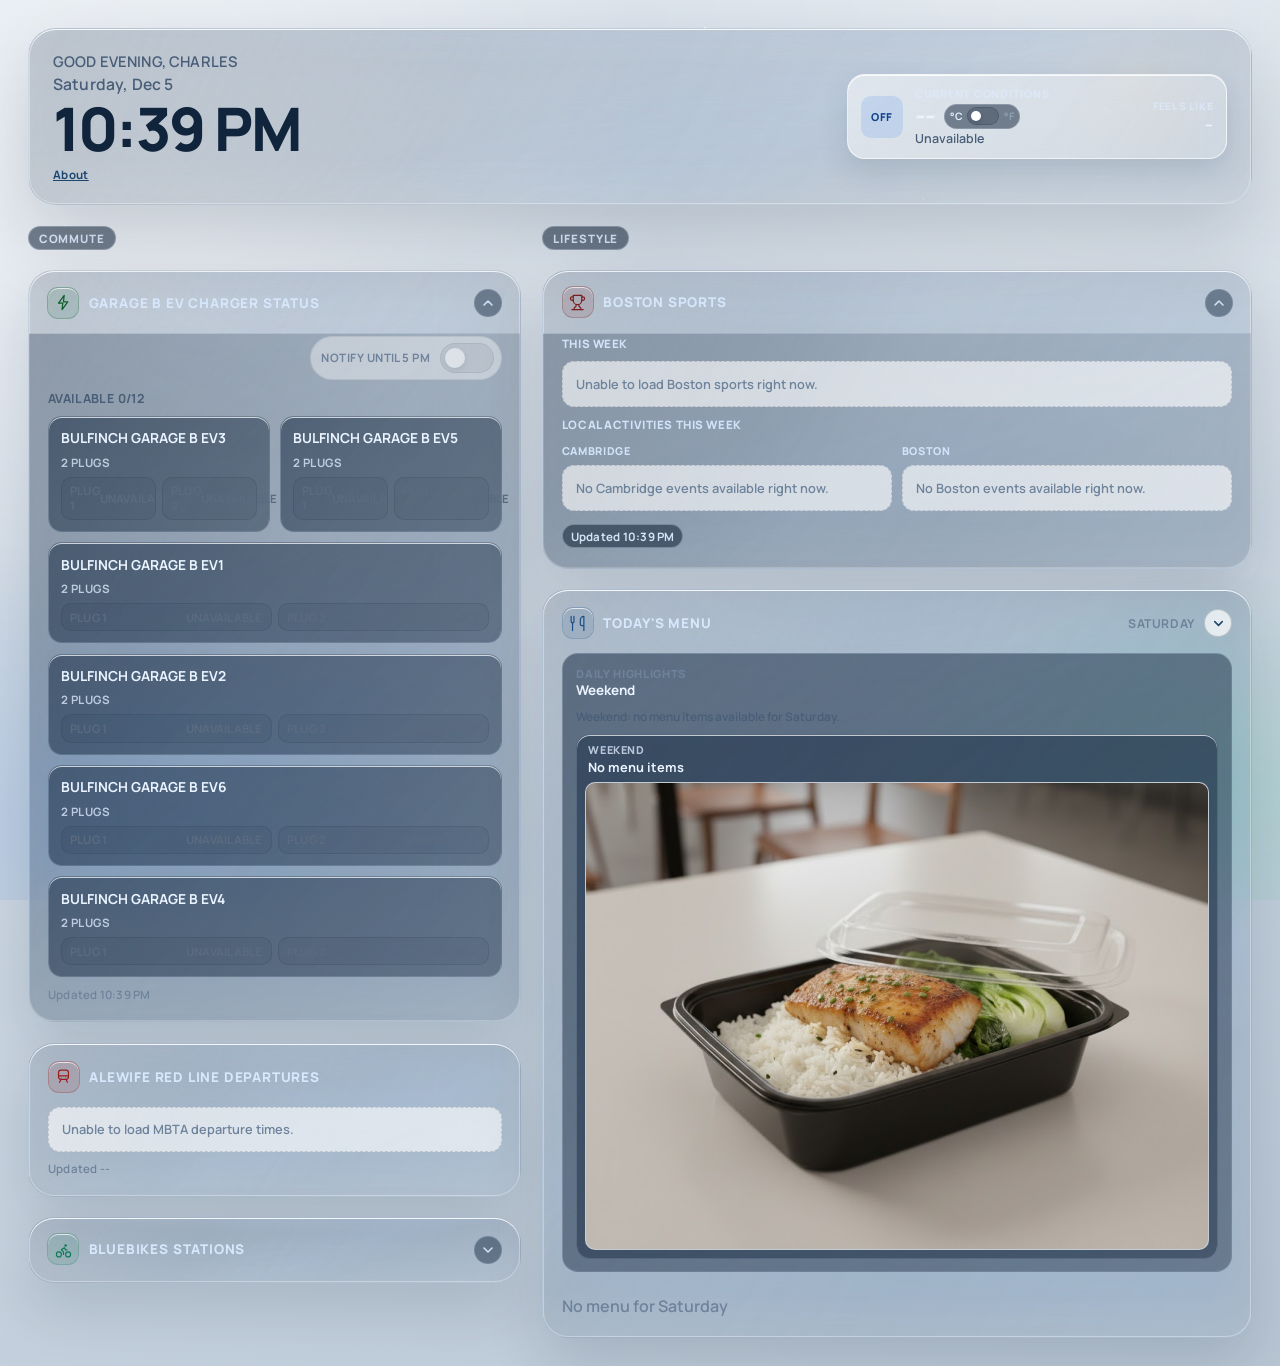
==== commit 8fcf54bc: "chore: update dashboard and menu data" ====
--- a/index.html
+++ b/index.html
@@ -2293,17 +2293,6 @@
     <div class="main-grid">
       <section class="stack" id="commuteSection">
         <div class="stack-label">Commute</div>
-        <div class="card">
-          <div class="card-header">
-            <div class="card-icon icon-transit"><svg viewBox="0 0 24 24" fill="none" stroke="currentColor" stroke-width="1.7" stroke-linecap="round" stroke-linejoin="round" aria-hidden="true"><rect x="5" y="3" width="14" height="13" rx="3.5"/><path d="M5 11h14"/><circle cx="9" cy="13.5" r="0.6" fill="currentColor" stroke="none"/><circle cx="15" cy="13.5" r="0.6" fill="currentColor" stroke="none"/><path d="M8.5 16 6.5 20"/><path d="M15.5 16 17.5 20"/></svg></div>
-            <span class="card-title">Alewife Red Line Departures</span>
-          </div>
-          <div class="departures-list" id="redlineDepartures">
-            <div class="departure-empty loading">Loading departures...</div>
-          </div>
-          <div class="card-note" id="redlineUpdated">Updated --</div>
-        </div>
-
         <div class="expandable" id="evExpandable">
           <div class="expandable-header" onclick="toggleEvPanel()" tabindex="0" role="button" aria-expanded="false">
             <div class="expandable-left">
@@ -2328,6 +2317,17 @@
               <div class="card-note" id="chargepointUpdated">Updated --</div>
             </div>
           </div>
+        </div>
+
+        <div class="card">
+          <div class="card-header">
+            <div class="card-icon icon-transit"><svg viewBox="0 0 24 24" fill="none" stroke="currentColor" stroke-width="1.7" stroke-linecap="round" stroke-linejoin="round" aria-hidden="true"><rect x="5" y="3" width="14" height="13" rx="3.5"/><path d="M5 11h14"/><circle cx="9" cy="13.5" r="0.6" fill="currentColor" stroke="none"/><circle cx="15" cy="13.5" r="0.6" fill="currentColor" stroke="none"/><path d="M8.5 16 6.5 20"/><path d="M15.5 16 17.5 20"/></svg></div>
+            <span class="card-title">Alewife Red Line Departures</span>
+          </div>
+          <div class="departures-list" id="redlineDepartures">
+            <div class="departure-empty loading">Loading departures...</div>
+          </div>
+          <div class="card-note" id="redlineUpdated">Updated --</div>
         </div>
 
         <div class="expandable" id="bikeExpandable">
@@ -4423,7 +4423,7 @@
     fetchRedLineDepartures();
     refreshSportsPanel();
     setMenuPanelCollapsedState(localStorage.getItem(MENU_PANEL_COLLAPSED_KEY) === "true");
-    setEvPanelOpenState(localStorage.getItem(EV_PANEL_OPEN_KEY) === "true");
+    setEvPanelOpenState(localStorage.getItem(EV_PANEL_OPEN_KEY) !== "false");
     const bikeHeader = document.querySelector("#bikeExpandable .expandable-header");
     if (bikeHeader) {
       bikeHeader.addEventListener("keydown", event => {
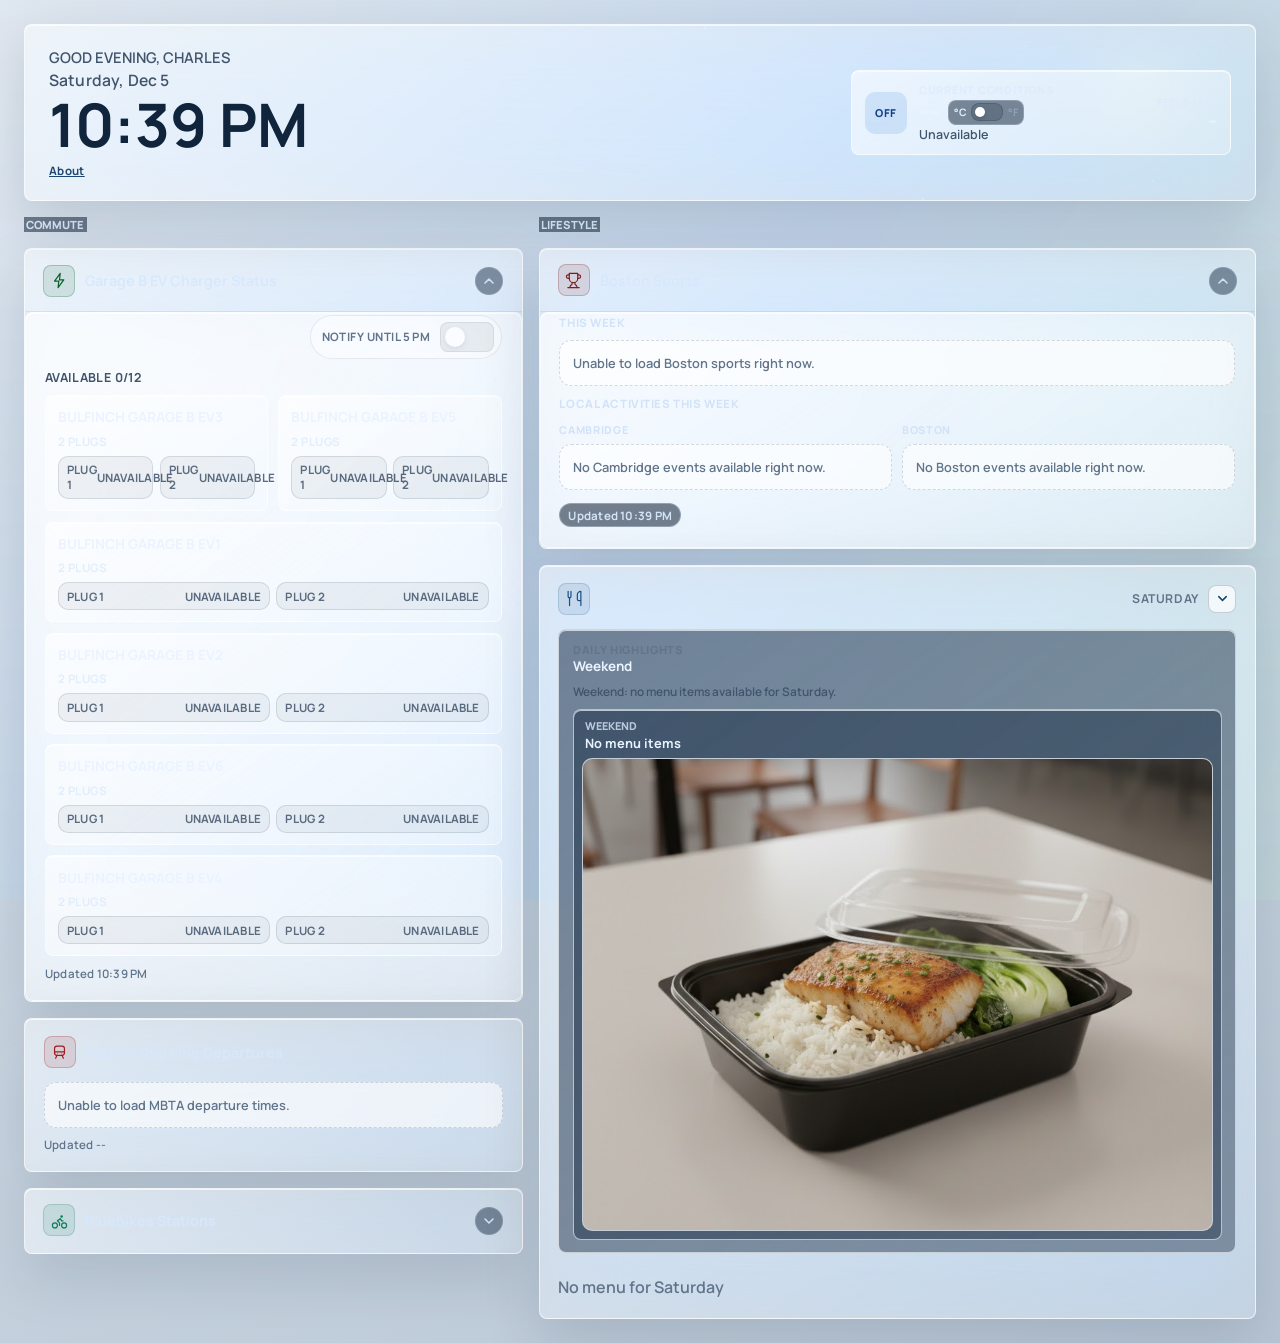
==== commit 71439c3e: "Adopt Vibrant Glass dashboard design" ====
--- a/index.html
+++ b/index.html
@@ -4,8 +4,9 @@
 <head>
   <meta charset="utf-8" />
   <meta name="viewport" content="width=device-width,initial-scale=1" />
-  <title>Cambridge Dashboard</title>
-  <link href="https://fonts.googleapis.com/css2?family=Manrope:wght@400;500;600;700;800&display=swap" rel="stylesheet" />
+  <title>Cambridge Dashboard</title>
+  <link href="https://fonts.googleapis.com/css2?family=Manrope:wght@400;500;600;700;800&display=swap" rel="stylesheet" />
+  <link href="design-reviews/apple-preview-themes.css?v=2" rel="stylesheet" />
   <style>
     :root {
       --bg-clear-day: linear-gradient(155deg, #edf4ff 0%, #dbe8f8 47%, #c9d8ea 100%);
@@ -2200,8 +2201,15 @@
   </style>
 </head>
 
-<body>
-  <div class="weather-bg">
+<body>
+  <script>
+    (() => {
+      const previewDesign = new URLSearchParams(window.location.search).get("design");
+      const availableDesigns = ["cupertino", "glass", "graphite"];
+      document.body.dataset.designPreview = availableDesigns.includes(previewDesign) ? previewDesign : "glass";
+    })();
+  </script>
+  <div class="weather-bg">
     <div class="ai-bg" id="aiBackground"></div>
     <div class="sun"></div>
     <div class="moon"></div>
@@ -2291,12 +2299,12 @@
     </header>
 
     <div class="main-grid">
-      <section class="stack" id="commuteSection">
-        <div class="stack-label">Commute</div>
-        <div class="expandable" id="evExpandable">
-          <div class="expandable-header" onclick="toggleEvPanel()" tabindex="0" role="button" aria-expanded="false">
-            <div class="expandable-left">
-              <div class="card-icon icon-charge"><svg viewBox="0 0 24 24" fill="none" stroke="currentColor" stroke-width="1.7" stroke-linecap="round" stroke-linejoin="round" aria-hidden="true"><path d="M13 2 5 13h6l-1 9 8-11h-6z"/></svg></div>
+      <section class="stack" id="commuteSection">
+        <div class="stack-label">Commute</div>
+        <div class="expandable" id="evExpandable">
+          <div class="expandable-header" onclick="toggleEvPanel()" tabindex="0" role="button" aria-expanded="false">
+            <div class="expandable-left">
+              <div class="card-icon icon-charge"><svg viewBox="0 0 24 24" fill="none" stroke="currentColor" stroke-width="1.7" stroke-linecap="round" stroke-linejoin="round" aria-hidden="true"><path d="M13 2 5 13h6l-1 9 8-11h-6z"/></svg></div>
               <span class="expandable-title">Garage B EV Charger Status</span>
             </div>
             <span class="expandable-arrow"><svg viewBox="0 0 24 24" fill="none" stroke="currentColor" stroke-width="2.4" stroke-linecap="round" stroke-linejoin="round" aria-hidden="true"><path d="m6 9 6 6 6-6"/></svg></span>
@@ -2315,8 +2323,8 @@
                 <div class="departure-empty loading">Loading chargers...</div>
               </div>
               <div class="card-note" id="chargepointUpdated">Updated --</div>
-            </div>
-          </div>
+            </div>
+          </div>
         </div>
 
         <div class="card">
@@ -2328,9 +2336,9 @@
             <div class="departure-empty loading">Loading departures...</div>
           </div>
           <div class="card-note" id="redlineUpdated">Updated --</div>
-        </div>
-
-        <div class="expandable" id="bikeExpandable">
+        </div>
+
+        <div class="expandable" id="bikeExpandable">
           <div class="expandable-header" onclick="toggleBikes()" tabindex="0" role="button" aria-expanded="false">
             <div class="expandable-left">
               <div class="card-icon icon-bike"><svg viewBox="0 0 24 24" fill="none" stroke="currentColor" stroke-width="1.7" stroke-linecap="round" stroke-linejoin="round" aria-hidden="true"><circle cx="18.5" cy="17.5" r="3.5"/><circle cx="5.5" cy="17.5" r="3.5"/><circle cx="15" cy="5" r="1"/><path d="M12 17.5V14l-3-3 4-3 2 3h2"/></svg></div>
--- a/design-reviews/apple-preview-themes.css
+++ b/design-reviews/apple-preview-themes.css
@@ -0,0 +1,376 @@
+/* Opt-in review themes. The production dashboard is unchanged without ?design=. */
+body[data-design-preview] {
+  --preview-blue: #0071e3;
+  --preview-green: #34c759;
+  --preview-red: #ff3b30;
+  padding: 1.5rem;
+  letter-spacing: 0;
+}
+
+body[data-design-preview] .dashboard {
+  width: min(1280px, 100%);
+  gap: 1rem;
+}
+
+body[data-design-preview] .main-grid,
+body[data-design-preview] .stack {
+  gap: 1rem;
+}
+
+body[data-design-preview] .hero,
+body[data-design-preview] .card,
+body[data-design-preview] .expandable,
+body[data-design-preview] .hero-weather,
+body[data-design-preview] .weather-details-shell,
+body[data-design-preview] .menu-image-panel,
+body[data-design-preview] .menu-highlight-card,
+body[data-design-preview] .station,
+body[data-design-preview] .charger-station,
+body[data-design-preview] .weather-stat,
+body[data-design-preview] .weather-hourly-item,
+body[data-design-preview] .weather-forecast-item {
+  border-radius: 8px;
+}
+
+body[data-design-preview] .hero,
+body[data-design-preview] .card,
+body[data-design-preview] .expandable {
+  animation: none;
+  transform: none;
+}
+
+body[data-design-preview] .stack-label {
+  padding: 0 0.15rem;
+  border: 0;
+  border-radius: 0;
+  background: transparent;
+  backdrop-filter: none;
+  -webkit-backdrop-filter: none;
+  text-shadow: none;
+  font-size: 0.7rem;
+  letter-spacing: 0;
+}
+
+body[data-design-preview] .card-title,
+body[data-design-preview] .expandable-title,
+body[data-design-preview] .greeting,
+body[data-design-preview] .menu-category,
+body[data-design-preview] .menu-highlight-category,
+body[data-design-preview] .weather-stat-label,
+body[data-design-preview] .stat-label {
+  letter-spacing: 0;
+}
+
+body[data-design-preview] .card-title,
+body[data-design-preview] .expandable-title {
+  text-transform: none;
+  font-size: 0.9rem;
+  font-weight: 650;
+  text-shadow: none;
+}
+
+body[data-design-preview] #clock {
+  letter-spacing: 0;
+  font-weight: 700;
+}
+
+body[data-design-preview] .card-icon {
+  width: 32px;
+  height: 32px;
+  border-radius: 8px;
+  box-shadow: none;
+}
+
+body[data-design-preview] .quick-link,
+body[data-design-preview] .temp-toggle-inline,
+body[data-design-preview] .menu-collapse-btn,
+body[data-design-preview] .toggle-slider {
+  border-radius: 8px;
+}
+
+body[data-design-preview] .quick-link {
+  text-transform: none;
+  letter-spacing: 0;
+  font-weight: 600;
+}
+
+body[data-design-preview] .hero::before,
+body[data-design-preview] .card::before,
+body[data-design-preview] .expandable::before,
+body[data-design-preview] .hero::after,
+body[data-design-preview] .card::after,
+body[data-design-preview] .expandable::after {
+  display: none;
+}
+
+/* Cupertino: calm, bright, and close to Apple's system surfaces. */
+body[data-design-preview="cupertino"] {
+  --text-primary: #1d1d1f;
+  --text-secondary: #515154;
+  --text-muted: #6e6e73;
+  --accent: #0071e3;
+  --accent-soft: rgba(0, 113, 227, 0.1);
+  --success: #248a3d;
+  --success-soft: rgba(52, 199, 89, 0.12);
+  --tile-bg: rgba(255, 255, 255, 0.72);
+  --tile-border: rgba(0, 0, 0, 0.08);
+  --tile-shadow: 0 1px 2px rgba(0, 0, 0, 0.04);
+  background: #f5f5f7;
+}
+
+body[data-design-preview="cupertino"]::before {
+  background: linear-gradient(180deg, rgba(245, 245, 247, 0.62), rgba(245, 245, 247, 0.92));
+}
+
+body[data-design-preview="cupertino"]::after { display: none; }
+
+body[data-design-preview="cupertino"] .weather-bg {
+  opacity: 0.32;
+  filter: saturate(76%);
+}
+
+body[data-design-preview="cupertino"] .hero,
+body[data-design-preview="cupertino"] .card,
+body[data-design-preview="cupertino"] .expandable {
+  background: rgba(255, 255, 255, 0.78);
+  border: 1px solid rgba(0, 0, 0, 0.08);
+  box-shadow: 0 8px 28px rgba(0, 0, 0, 0.07);
+  backdrop-filter: blur(28px) saturate(160%);
+  -webkit-backdrop-filter: blur(28px) saturate(160%);
+}
+
+body[data-design-preview="cupertino"] .hero-weather,
+body[data-design-preview="cupertino"] .weather-details-shell,
+body[data-design-preview="cupertino"] .menu-image-panel,
+body[data-design-preview="cupertino"] .menu-highlight-card,
+body[data-design-preview="cupertino"] .station,
+body[data-design-preview="cupertino"] .charger-station,
+body[data-design-preview="cupertino"] .weather-stat,
+body[data-design-preview="cupertino"] .weather-hourly-item,
+body[data-design-preview="cupertino"] .weather-forecast-item {
+  background: rgba(255, 255, 255, 0.68);
+  border-color: rgba(0, 0, 0, 0.07);
+  box-shadow: none;
+}
+
+body[data-design-preview="cupertino"] .stack-label,
+body[data-design-preview="cupertino"] .card-title,
+body[data-design-preview="cupertino"] .expandable-title,
+body[data-design-preview="cupertino"] #clock,
+body[data-design-preview="cupertino"] .weather-temp,
+body[data-design-preview="cupertino"] .menu-name,
+body[data-design-preview="cupertino"] .charger-name,
+body[data-design-preview="cupertino"] .departure-destination {
+  color: #1d1d1f;
+}
+
+body[data-design-preview="cupertino"] .quick-link,
+body[data-design-preview="cupertino"] .temp-toggle-inline,
+body[data-design-preview="cupertino"] .menu-collapse-btn {
+  background: rgba(255, 255, 255, 0.72);
+  border-color: rgba(0, 0, 0, 0.09);
+  color: #0066cc;
+}
+
+/* Vibrant Glass: more depth and color, with the same dashboard geometry. */
+body[data-design-preview="glass"] {
+  --text-primary: #142238;
+  --text-secondary: #40546c;
+  --text-muted: #61748a;
+  --accent: #0066cc;
+  --accent-soft: rgba(0, 102, 204, 0.12);
+  --success: #18864b;
+  --success-soft: rgba(48, 209, 88, 0.14);
+  --tile-bg: linear-gradient(145deg, rgba(255, 255, 255, 0.72), rgba(240, 247, 255, 0.48));
+  --tile-border: rgba(255, 255, 255, 0.56);
+  --tile-shadow: 0 10px 26px rgba(22, 45, 76, 0.08);
+}
+
+body[data-design-preview="glass"]::before {
+  background: linear-gradient(180deg, rgba(255, 255, 255, 0.12), rgba(228, 239, 250, 0.22));
+}
+
+body[data-design-preview="glass"]::after {
+  background: linear-gradient(120deg, rgba(255, 255, 255, 0.08), rgba(0, 122, 255, 0.08) 52%, rgba(52, 199, 89, 0.06));
+}
+
+body[data-design-preview="glass"] .weather-bg {
+  opacity: 0.92;
+  filter: saturate(112%) contrast(102%);
+}
+
+body[data-design-preview="glass"] .hero,
+body[data-design-preview="glass"] .card,
+body[data-design-preview="glass"] .expandable {
+  background: linear-gradient(145deg, rgba(255, 255, 255, 0.54), rgba(255, 255, 255, 0.22));
+  border: 1px solid rgba(255, 255, 255, 0.66);
+  box-shadow: 0 22px 58px rgba(16, 38, 66, 0.14), inset 0 1px 0 rgba(255, 255, 255, 0.7);
+  backdrop-filter: blur(34px) saturate(185%);
+  -webkit-backdrop-filter: blur(34px) saturate(185%);
+}
+
+body[data-design-preview="glass"] .hero-weather,
+body[data-design-preview="glass"] .weather-details-shell,
+body[data-design-preview="glass"] .menu-image-panel,
+body[data-design-preview="glass"] .menu-highlight-card,
+body[data-design-preview="glass"] .station,
+body[data-design-preview="glass"] .charger-station {
+  background: linear-gradient(145deg, rgba(255, 255, 255, 0.58), rgba(244, 250, 255, 0.34));
+  border-color: rgba(255, 255, 255, 0.62);
+  box-shadow: inset 0 1px 0 rgba(255, 255, 255, 0.66);
+}
+
+body[data-design-preview="glass"] .stack-label { color: #153a61; }
+
+/* Graphite: dark neutral materials with colorful status accents. */
+body[data-design-preview="graphite"] {
+  --text-primary: #f5f5f7;
+  --text-secondary: #c7c7cc;
+  --text-muted: #98989d;
+  --accent: #0a84ff;
+  --accent-soft: rgba(10, 132, 255, 0.18);
+  --success: #30d158;
+  --success-soft: rgba(48, 209, 88, 0.16);
+  --tile-bg: rgba(44, 44, 46, 0.7);
+  --tile-border: rgba(255, 255, 255, 0.1);
+  --tile-shadow: none;
+  background: #1c1c1e;
+}
+
+body[data-design-preview="graphite"]::before {
+  background: linear-gradient(180deg, rgba(20, 20, 22, 0.54), rgba(20, 20, 22, 0.9));
+}
+
+body[data-design-preview="graphite"]::after {
+  background: linear-gradient(120deg, rgba(10, 132, 255, 0.08), transparent 46%, rgba(48, 209, 88, 0.06));
+}
+
+body[data-design-preview="graphite"] .weather-bg {
+  opacity: 0.42;
+  filter: grayscale(28%) saturate(82%) brightness(62%);
+}
+
+body[data-design-preview="graphite"] .hero,
+body[data-design-preview="graphite"] .card,
+body[data-design-preview="graphite"] .expandable {
+  background: rgba(35, 35, 38, 0.76);
+  border: 1px solid rgba(255, 255, 255, 0.11);
+  box-shadow: 0 18px 48px rgba(0, 0, 0, 0.3);
+  backdrop-filter: blur(30px) saturate(130%);
+  -webkit-backdrop-filter: blur(30px) saturate(130%);
+}
+
+body[data-design-preview="graphite"] .hero-weather,
+body[data-design-preview="graphite"] .weather-details-shell,
+body[data-design-preview="graphite"] .menu-image-panel,
+body[data-design-preview="graphite"] .menu-highlight-card,
+body[data-design-preview="graphite"] .station,
+body[data-design-preview="graphite"] .charger-station,
+body[data-design-preview="graphite"] .weather-stat,
+body[data-design-preview="graphite"] .weather-hourly-item,
+body[data-design-preview="graphite"] .weather-forecast-item {
+  background: rgba(58, 58, 60, 0.62);
+  border-color: rgba(255, 255, 255, 0.1);
+  box-shadow: none;
+}
+
+body[data-design-preview="graphite"] .stack-label,
+body[data-design-preview="graphite"] .card-title,
+body[data-design-preview="graphite"] .expandable-title,
+body[data-design-preview="graphite"] #clock,
+body[data-design-preview="graphite"] #date,
+body[data-design-preview="graphite"] .greeting,
+body[data-design-preview="graphite"] .weather-temp,
+body[data-design-preview="graphite"] .weather-title,
+body[data-design-preview="graphite"] .weather-aux-value,
+body[data-design-preview="graphite"] .weather-stat-value,
+body[data-design-preview="graphite"] .weather-forecast-temp,
+body[data-design-preview="graphite"] .menu-name,
+body[data-design-preview="graphite"] .menu-action-name,
+body[data-design-preview="graphite"] .menu-highlight-name,
+body[data-design-preview="graphite"] .charger-name,
+body[data-design-preview="graphite"] .departure-destination,
+body[data-design-preview="graphite"] .sports-matchup,
+body[data-design-preview="graphite"] .activity-name,
+body[data-design-preview="graphite"] .stat-value {
+  color: #f5f5f7;
+  text-shadow: none;
+}
+
+body[data-design-preview="graphite"] .weather-condition,
+body[data-design-preview="graphite"] .weather-aux-label,
+body[data-design-preview="graphite"] .weather-stat-label,
+body[data-design-preview="graphite"] .weather-forecast-condition,
+body[data-design-preview="graphite"] .menu-category,
+body[data-design-preview="graphite"] .menu-desc,
+body[data-design-preview="graphite"] .menu-highlight-category,
+body[data-design-preview="graphite"] .charger-meta,
+body[data-design-preview="graphite"] .departure-time,
+body[data-design-preview="graphite"] .sports-meta,
+body[data-design-preview="graphite"] .sports-location,
+body[data-design-preview="graphite"] .activity-meta,
+body[data-design-preview="graphite"] .stat-label,
+body[data-design-preview="graphite"] .card-note {
+  color: #aeaeb2;
+}
+
+body[data-design-preview="graphite"] .quick-link,
+body[data-design-preview="graphite"] .temp-toggle-inline,
+body[data-design-preview="graphite"] .menu-collapse-btn,
+body[data-design-preview="graphite"] .toggle-slider {
+  background: rgba(72, 72, 74, 0.78);
+  border-color: rgba(255, 255, 255, 0.12);
+  color: #0a84ff;
+}
+
+body[data-design-preview="graphite"] .about-inline-link,
+body[data-design-preview="graphite"] .weather-meta a {
+  color: #64d2ff;
+}
+
+body[data-design-preview="graphite"] .weather-details-toggle {
+  color: #f5f5f7;
+}
+
+body[data-design-preview="graphite"] .weather-details-indicator {
+  color: #0a84ff;
+  border-color: rgba(255, 255, 255, 0.14);
+  background: rgba(72, 72, 74, 0.82);
+}
+
+body[data-design-preview="graphite"] .temp-unit,
+body[data-design-preview="graphite"] .toggle-label {
+  color: #aeaeb2;
+}
+
+body[data-design-preview="graphite"] .temp-unit.active {
+  color: #f5f5f7;
+}
+
+body[data-design-preview="graphite"] .plug.in-use,
+body[data-design-preview="graphite"] .departure-eta {
+  color: #ff6961;
+  border-color: rgba(255, 105, 97, 0.28);
+  background: rgba(255, 105, 97, 0.12);
+}
+
+body[data-design-preview="graphite"] .plug.available {
+  color: #63e27e;
+  border-color: rgba(99, 226, 126, 0.26);
+  background: rgba(99, 226, 126, 0.11);
+}
+
+@media (max-width: 720px) {
+  body[data-design-preview] { padding: 0.75rem; }
+
+  body[data-design-preview] .dashboard,
+  body[data-design-preview] .main-grid,
+  body[data-design-preview] .stack {
+    gap: 0.75rem;
+  }
+
+  body[data-design-preview] #evExpandable.open .expandable-content {
+    max-height: none;
+    overflow: visible;
+  }
+}
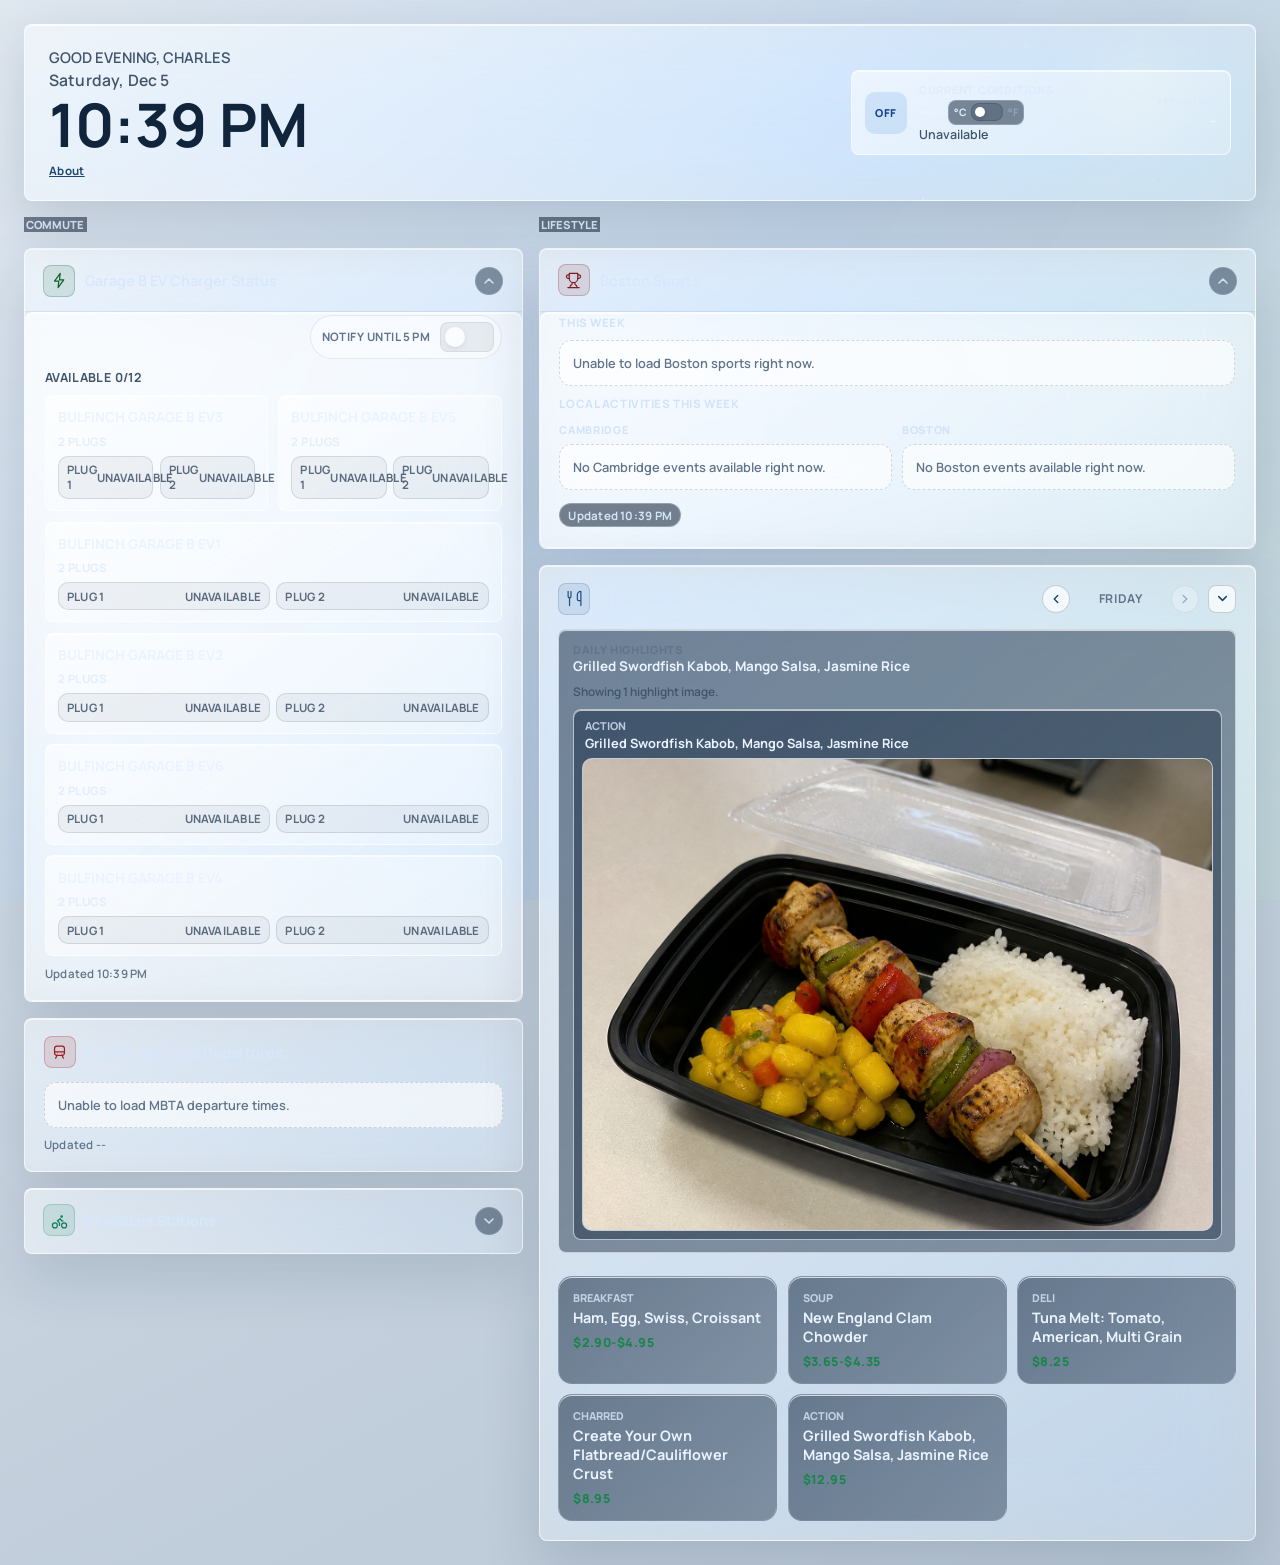
==== commit 87fbe534: "feat: add weekly menu day navigation" ====
--- a/index.html
+++ b/index.html
@@ -1,2206 +1,2269 @@
-<!DOCTYPE html>
-<html lang="en">
-
-<head>
-  <meta charset="utf-8" />
-  <meta name="viewport" content="width=device-width,initial-scale=1" />
+<!DOCTYPE html>
+<html lang="en">
+
+<head>
+  <meta charset="utf-8" />
+  <meta name="viewport" content="width=device-width,initial-scale=1" />
   <title>Cambridge Dashboard</title>
   <link href="https://fonts.googleapis.com/css2?family=Manrope:wght@400;500;600;700;800&display=swap" rel="stylesheet" />
   <link href="design-reviews/apple-preview-themes.css?v=2" rel="stylesheet" />
-  <style>
-    :root {
-      --bg-clear-day: linear-gradient(155deg, #edf4ff 0%, #dbe8f8 47%, #c9d8ea 100%);
-      --bg-clear-night: linear-gradient(150deg, #0b1422 0%, #15253b 47%, #22344c 100%);
-      --bg-clouds: linear-gradient(152deg, #d9e2ec 0%, #c7d3df 55%, #b8c6d4 100%);
-      --bg-rain: linear-gradient(152deg, #8b99ac 0%, #77889e 52%, #66798f 100%);
-      --bg-snow: linear-gradient(152deg, #f2f6fb 0%, #dfe8f1 56%, #cfdbe9 100%);
-      --bg-thunder: linear-gradient(152deg, #334154 0%, #2a3748 51%, #1f2d3e 100%);
-
-      --panel: rgba(255, 255, 255, 0.4);
-      --panel-strong: rgba(255, 255, 255, 0.5);
-      --panel-border: rgba(255, 255, 255, 0.62);
-      --panel-shadow: 0 28px 72px rgba(8, 24, 46, 0.16);
-      --panel-inner-glow: inset 0 1px 0 rgba(255, 255, 255, 0.82), inset 0 -24px 42px rgba(255, 255, 255, 0.1);
-      --panel-edge-shadow: inset 0 0 0 1px rgba(255, 255, 255, 0.34);
-      --tile-bg: linear-gradient(135deg, rgba(255, 255, 255, 0.76), rgba(246, 250, 255, 0.58));
-      --tile-border: rgba(14, 33, 54, 0.1);
-      --tile-shadow: 0 10px 26px rgba(15, 35, 62, 0.08);
-      --text-primary: #0d2238;
-      --text-secondary: #485d77;
-      --text-muted: #6e839b;
-      --accent: #1f6feb;
-      --accent-soft: rgba(31, 111, 235, 0.14);
-      --success: #0e9f6e;
-      --success-soft: rgba(14, 159, 110, 0.13);
-      --glass-hero-bg: linear-gradient(122deg, rgba(255, 255, 255, 0.46) 0%, rgba(255, 255, 255, 0.18) 40%, rgba(255, 255, 255, 0.11) 100%);
-      --glass-card-bg: linear-gradient(122deg, rgba(255, 255, 255, 0.42) 0%, rgba(255, 255, 255, 0.15) 42%, rgba(255, 255, 255, 0.09) 100%);
-      --glass-border: rgba(255, 255, 255, 0.58);
-      --glass-hero-blur: 34px;
-      --glass-card-blur: 36px;
-      --glass-saturation: 195%;
-      --glass-contrast: 108%;
-      --glass-specular: linear-gradient(116deg, rgba(255, 255, 255, 0.58) 0%, rgba(255, 255, 255, 0.1) 30%, transparent 64%);
-      --glass-caustic:
-        radial-gradient(80% 45% at 50% -10%, rgba(255, 255, 255, 0.44), transparent 70%),
-        linear-gradient(160deg, transparent 40%, rgba(255, 255, 255, 0.08) 60%, transparent 72%);
-      --bg-image-filter: saturate(108%) contrast(102%);
-    }
-
-    * {
-      box-sizing: border-box;
-      margin: 0;
-      padding: 0;
-    }
-
-    html,
-    body {
-      min-height: 100%;
-      scroll-behavior: smooth;
-    }
-
-    body[data-weather*="cloud"] {
-      --glass-saturation: 170%;
-      --glass-specular: linear-gradient(116deg, rgba(255, 255, 255, 0.62) 0%, rgba(255, 255, 255, 0.12) 34%, transparent 64%);
-      --bg-image-filter: saturate(98%) contrast(100%);
-    }
-
-    body[data-weather*="rain"],
-    body[data-weather*="drizzle"],
-    body[data-weather*="thunder"] {
-      --glass-hero-bg: linear-gradient(122deg, rgba(255, 255, 255, 0.4) 0%, rgba(255, 255, 255, 0.14) 44%, rgba(255, 255, 255, 0.08) 100%);
-      --glass-card-bg: linear-gradient(122deg, rgba(255, 255, 255, 0.36) 0%, rgba(255, 255, 255, 0.13) 46%, rgba(255, 255, 255, 0.07) 100%);
-      --glass-border: rgba(255, 255, 255, 0.5);
-      --glass-hero-blur: 38px;
-      --glass-card-blur: 40px;
-      --glass-saturation: 155%;
-      --glass-specular: linear-gradient(116deg, rgba(255, 255, 255, 0.54) 0%, rgba(255, 255, 255, 0.08) 35%, transparent 64%);
-      --bg-image-filter: saturate(90%) contrast(100%);
-    }
-
-    body[data-weather*="snow"] {
-      --glass-hero-bg: linear-gradient(122deg, rgba(255, 255, 255, 0.52) 0%, rgba(255, 255, 255, 0.22) 42%, rgba(255, 255, 255, 0.14) 100%);
-      --glass-card-bg: linear-gradient(122deg, rgba(255, 255, 255, 0.48) 0%, rgba(255, 255, 255, 0.2) 44%, rgba(255, 255, 255, 0.12) 100%);
-      --glass-border: rgba(255, 255, 255, 0.62);
-      --glass-saturation: 165%;
-      --glass-specular: linear-gradient(116deg, rgba(255, 255, 255, 0.84) 0%, rgba(255, 255, 255, 0.2) 32%, transparent 64%);
-      --bg-image-filter: saturate(95%) contrast(102%);
-    }
-
-    body[data-night="true"] {
-      --glass-hero-bg: linear-gradient(122deg, rgba(28, 48, 72, 0.34) 0%, rgba(24, 44, 68, 0.2) 45%, rgba(18, 38, 62, 0.14) 100%);
-      --glass-card-bg: linear-gradient(122deg, rgba(28, 48, 72, 0.3) 0%, rgba(24, 44, 68, 0.18) 46%, rgba(18, 38, 62, 0.12) 100%);
-      --glass-border: rgba(203, 223, 248, 0.26);
-      --tile-bg: linear-gradient(135deg, rgba(28, 48, 72, 0.58), rgba(21, 39, 62, 0.42));
-      --tile-border: rgba(203, 223, 248, 0.18);
-      --tile-shadow: 0 12px 28px rgba(0, 8, 20, 0.2);
-      --glass-saturation: 145%;
-      --glass-contrast: 104%;
-      --glass-specular: linear-gradient(116deg, rgba(255, 255, 255, 0.28) 0%, rgba(255, 255, 255, 0.06) 34%, transparent 64%);
-      --glass-caustic:
-        radial-gradient(80% 45% at 50% -10%, rgba(200, 222, 255, 0.2), transparent 72%),
-        linear-gradient(160deg, transparent 40%, rgba(180, 212, 255, 0.08) 60%, transparent 72%);
-      --bg-image-filter: saturate(100%) contrast(106%);
-    }
-
-    body {
-      font-family: "SF Pro Text", "SF Pro Display", -apple-system, BlinkMacSystemFont, "Segoe UI", "Manrope", sans-serif;
-      background: var(--bg-clouds);
-      color: var(--text-primary);
-      padding: 1.75rem;
-      transition: background 1.2s ease;
-      position: relative;
-      overflow-x: hidden;
-      -webkit-font-smoothing: antialiased;
-    }
-
-    body::before {
-      content: "";
-      position: fixed;
-      inset: 0;
-      background:
-        radial-gradient(circle at 12% 18%, rgba(255, 255, 255, 0.52), transparent 38%),
-        radial-gradient(circle at 85% 8%, rgba(255, 255, 255, 0.34), transparent 34%),
-        linear-gradient(180deg, rgba(255, 255, 255, 0.24), rgba(255, 255, 255, 0));
-      pointer-events: none;
-      z-index: 0;
-    }
-
-    body::after {
-      content: "";
-      position: fixed;
-      inset: 0;
-      background:
-        radial-gradient(45% 38% at 8% 90%, rgba(110, 163, 231, 0.22), transparent 80%),
-        radial-gradient(36% 30% at 95% 88%, rgba(99, 211, 171, 0.2), transparent 82%);
-      pointer-events: none;
-      z-index: 0;
-    }
-
-    .weather-bg {
-      position: fixed;
-      inset: 0;
-      pointer-events: none;
-      overflow: hidden;
-      z-index: 0;
-    }
-
-    .ai-bg {
-      position: absolute;
-      inset: 0;
-      background-position: center;
-      background-size: cover;
-      background-repeat: no-repeat;
-      opacity: 0;
-      filter: var(--bg-image-filter);
-      transition: background-image 700ms ease, opacity 500ms ease;
-    }
-
-    .sun {
-      position: absolute;
-      top: 5%;
-      right: 8%;
-      width: 110px;
-      height: 110px;
-      background: radial-gradient(circle, rgba(255, 247, 218, 1) 0%, rgba(255, 227, 148, 0.65) 52%, transparent 75%);
-      border-radius: 999px;
-      filter: blur(0.2px);
-      box-shadow: 0 0 90px 35px rgba(255, 218, 120, 0.22);
-      display: none;
-    }
-
-    .moon {
-      position: absolute;
-      top: 7%;
-      left: 8%;
-      width: 72px;
-      height: 72px;
-      border-radius: 999px;
-      background: radial-gradient(circle at 34% 32%, #fdfdfb 0%, #deddd5 60%, #c7c6c0 100%);
-      box-shadow: 0 0 55px 20px rgba(229, 236, 255, 0.2);
-      display: none;
-    }
-
-    .sun.visible,
-    .moon.visible {
-      display: block;
-    }
-
-    .stars {
-      position: absolute;
-      inset: 0;
-      display: none;
-    }
-
-    .stars.visible {
-      display: block;
-    }
-
-    .star {
-      position: absolute;
-      width: 2px;
-      height: 2px;
-      border-radius: 999px;
-      background: rgba(255, 255, 255, 0.95);
-      animation: twinkle 2.8s ease-in-out infinite;
-    }
-
-    @keyframes twinkle {
-      0%,
-      100% {
-        opacity: 0.4;
-      }
-
-      50% {
-        opacity: 1;
-      }
-    }
-
-    .cloud-layer {
-      position: absolute;
-      inset: 0;
-      display: none;
-    }
-
-    .cloud-layer.visible {
-      display: block;
-    }
-
-    .atmospheric-cloud {
-      position: absolute;
-      background: linear-gradient(180deg, rgba(255, 255, 255, 0.42), rgba(255, 255, 255, 0.13));
-      border-radius: 999px;
-      filter: blur(28px);
-      animation: driftCloud linear infinite;
-    }
-
-    .cloud-1 {
-      top: 6%;
-      width: 460px;
-      height: 95px;
-      left: -460px;
-      animation-duration: 88s;
-    }
-
-    .cloud-2 {
-      top: 14%;
-      width: 550px;
-      height: 112px;
-      left: -550px;
-      animation-duration: 112s;
-      animation-delay: -32s;
-      opacity: 0.72;
-    }
-
-    .cloud-3 {
-      top: 24%;
-      width: 360px;
-      height: 76px;
-      left: -360px;
-      animation-duration: 95s;
-      animation-delay: -54s;
-      opacity: 0.52;
-    }
-
-    .cloud-4 {
-      top: 10%;
-      width: 630px;
-      height: 124px;
-      left: -630px;
-      animation-duration: 126s;
-      animation-delay: -70s;
-      opacity: 0.42;
-    }
-
-    @keyframes driftCloud {
-      from {
-        transform: translateX(0);
-      }
-
-      to {
-        transform: translateX(calc(100vw + 760px));
-      }
-    }
-
-    .rain-container,
-    .snow-container {
-      position: absolute;
-      inset: 0;
-      display: none;
-    }
-
-    .rain-container.visible,
-    .snow-container.visible {
-      display: block;
-    }
-
-    .raindrop {
-      position: absolute;
-      width: 1.5px;
-      height: 21px;
-      background: linear-gradient(to bottom, transparent, rgba(209, 225, 240, 0.62));
-      animation: fall linear infinite;
-    }
-
-    @keyframes fall {
-      to {
-        transform: translateY(100vh);
-      }
-    }
-
-    .snowflake {
-      position: absolute;
-      border-radius: 999px;
-      background: rgba(255, 255, 255, 0.85);
-      animation: snowfall linear infinite;
-    }
-
-    @keyframes snowfall {
-      to {
-        transform: translateY(100vh);
-      }
-    }
-
-    .dashboard {
-      position: relative;
-      z-index: 1;
-      width: min(1240px, 100%);
-      margin: 0 auto;
-      display: grid;
-      gap: 1.28rem;
-    }
-
-    .hero {
-      background:
-        var(--glass-hero-bg);
-      border: 1px solid var(--glass-border);
-      border-radius: 28px;
-      box-shadow:
-        0 32px 80px rgba(8, 24, 46, 0.18),
-        var(--panel-inner-glow),
-        var(--panel-edge-shadow);
-      backdrop-filter: blur(var(--glass-hero-blur)) saturate(var(--glass-saturation)) contrast(var(--glass-contrast));
-      -webkit-backdrop-filter: blur(var(--glass-hero-blur)) saturate(var(--glass-saturation)) contrast(var(--glass-contrast));
-      padding: 1.38rem 1.5rem;
-      display: flex;
-      justify-content: space-between;
-      align-items: center;
-      gap: 1.2rem;
-      flex-wrap: wrap;
-      animation: riseIn 540ms ease-out;
-      position: relative;
-      z-index: 1;
-      isolation: isolate;
-      overflow: hidden;
-    }
-
-    .hero-left {
-      display: grid;
-      gap: 0.15rem;
-    }
-
-    .hero-right {
-      margin-left: auto;
-      flex: 1 1 auto;
-      min-width: 0;
-      display: flex;
-      align-items: center;
-      gap: 0.95rem;
-      flex-wrap: wrap;
-      justify-content: flex-end;
-    }
-
-    .greeting {
-      color: var(--text-secondary);
-      font-size: 0.92rem;
-      font-weight: 600;
-      letter-spacing: 0.01em;
-      text-transform: uppercase;
-    }
-
-    .quick-nav {
-      display: flex;
-      gap: 0.45rem;
-      flex-wrap: wrap;
-      margin-top: 0.32rem;
-    }
-
-    .about-inline-link {
-      margin-top: 0.42rem;
-      display: inline-block;
-      font-size: 0.72rem;
-      font-weight: 700;
-      letter-spacing: 0.03em;
-      color: #1c466f;
-      text-decoration: underline;
-      text-underline-offset: 0.12em;
-    }
-
-    .temp-toggle-inline {
-      margin-top: 0.42rem;
-      display: inline-flex;
-      align-items: center;
-      gap: 0.36rem;
-      width: fit-content;
-      padding: 0.2rem 0.38rem;
-      border-radius: 999px;
-      border: 1px solid rgba(20, 58, 98, 0.18);
-      background: rgba(255, 255, 255, 0.52);
-    }
-
-    .temp-toggle-label {
-      font-size: 0.66rem;
-      font-weight: 800;
-      letter-spacing: 0.05em;
-      text-transform: uppercase;
-      color: #21466f;
-    }
-
-    .temp-unit {
-      font-size: 0.67rem;
-      font-weight: 700;
-      color: #55708e;
-      opacity: 0.6;
-      transition: opacity 140ms ease, color 140ms ease;
-    }
-
-    .temp-unit.active {
-      opacity: 1;
-      color: #163d65;
-    }
-
-    .temp-toggle-inline .toggle {
-      width: 36px;
-      height: 20px;
-    }
-
-    .temp-toggle-inline .toggle-slider::after {
-      width: 12px;
-      height: 12px;
-      top: 3px;
-      left: 3px;
-    }
-
-    .temp-toggle-inline .toggle input:checked + .toggle-slider::after {
-      transform: translateX(16px);
-    }
-
-    .weather-temp-row {
-      display: inline-flex;
-      align-items: center;
-      gap: 0.5rem;
-      flex-wrap: wrap;
-    }
-
-    .weather-temp-row .temp-toggle-inline {
-      margin-top: 0;
-      padding: 0.16rem 0.3rem;
-      gap: 0.3rem;
-    }
-
-    .weather-temp-row .temp-toggle-label {
-      display: none;
-    }
-
-    .weather-temp-row .temp-unit {
-      font-size: 0.64rem;
-    }
-
-    .weather-temp-row .temp-toggle-inline .toggle {
-      width: 32px;
-      height: 18px;
-    }
-
-    .weather-temp-row .temp-toggle-inline .toggle-slider::after {
-      width: 10px;
-      height: 10px;
-      top: 3px;
-      left: 3px;
-    }
-
-    .weather-temp-row .temp-toggle-inline .toggle input:checked + .toggle-slider::after {
-      transform: translateX(14px);
-    }
-
-    body[data-night="true"] .temp-toggle-inline {
-      border-color: rgba(210, 228, 248, 0.26);
-      background: rgba(18, 36, 56, 0.52);
-    }
-
-    body[data-night="true"] .temp-toggle-label {
-      color: #d6e7fb;
-    }
-
-    body[data-night="true"] .temp-unit {
-      color: #9eb6d3;
-    }
-
-    body[data-night="true"] .temp-unit.active {
-      color: #e2efff;
-    }
-
-    .quick-link {
-      text-decoration: none;
-      font-size: 0.7rem;
-      font-weight: 700;
-      letter-spacing: 0.05em;
-      text-transform: uppercase;
-      color: #143a62;
-      border: 1px solid rgba(20, 58, 98, 0.2);
-      background: rgba(255, 255, 255, 0.52);
-      border-radius: 999px;
-      padding: 0.34rem 0.6rem;
-      transition: background 180ms ease, border-color 180ms ease;
-    }
-
-    .quick-link:hover {
-      background: rgba(255, 255, 255, 0.72);
-      border-color: rgba(20, 58, 98, 0.32);
-    }
-
-    #clock {
-      font-weight: 800;
-      line-height: 1;
-      letter-spacing: -0.03em;
-      font-size: clamp(2.2rem, 5.7vw, 3.75rem);
-      color: #10243c;
-    }
-
-    #date {
-      color: var(--text-secondary);
-      font-size: 0.98rem;
-      font-weight: 600;
-      letter-spacing: 0.01em;
-    }
-
-    .hero-weather {
-      min-width: 310px;
-      width: 380px;
-      max-width: 100%;
-      border-radius: 18px;
-      border: 1px solid rgba(255, 255, 255, 0.62);
-      background: linear-gradient(125deg, rgba(255, 255, 255, 0.52), rgba(255, 255, 255, 0.2));
-      box-shadow:
-        0 14px 30px rgba(10, 30, 55, 0.12),
-        inset 0 1px 0 rgba(255, 255, 255, 0.82);
-      padding: 0.72rem 0.8rem;
-      display: grid;
-      gap: 0.55rem;
-      transition: width 260ms cubic-bezier(0.4, 0, 0.2, 1);
-      will-change: width;
-    }
-
-    .hero-weather.weather-details-open {
-      width: min(820px, 100%);
-    }
-
-    .hero-weather .weather-main {
-      gap: 0.55rem;
-    }
-
-    .hero-weather .weather-icon {
-      min-width: 42px;
-      min-height: 42px;
-      border-radius: 10px;
-      font-size: 0.68rem;
-    }
-
-    .hero-weather .weather-temp {
-      font-size: clamp(1.28rem, 2.4vw, 1.6rem);
-      color: #16314e;
-    }
-
-    .hero-weather .weather-condition {
-      margin-top: 0;
-      font-size: 0.78rem;
-      color: var(--text-secondary);
-    }
-
-    .hero-weather .weather-stats {
-      gap: 0.4rem;
-    }
-
-    .hero-weather .weather-stat {
-      min-height: 52px;
-      border-radius: 10px;
-      padding: 0.42rem 0.5rem;
-      background: rgba(255, 255, 255, 0.6);
-    }
-
-    .hero-weather .weather-stat-value {
-      font-size: 0.85rem;
-      font-weight: 800;
-    }
-
-    .hero-weather .weather-stat-label {
-      font-size: 0.62rem;
-      letter-spacing: 0.03em;
-    }
-
-    .main-grid {
-      display: grid;
-      grid-template-columns: repeat(2, minmax(0, 1fr));
-      gap: 1.28rem;
-      align-items: start;
-    }
-
-    body.weekend-layout .main-grid {
-      grid-template-columns: minmax(300px, 0.82fr) minmax(460px, 1.18fr);
-    }
-
-    .stack {
-      display: grid;
-      gap: 1.28rem;
-    }
-
-    .stack[id] {
-      scroll-margin-top: 6.5rem;
-    }
-
-    .stack-label {
-      width: fit-content;
-      font-size: 0.72rem;
-      font-weight: 800;
-      letter-spacing: 0.08em;
-      text-transform: uppercase;
-      color: #12385f;
-      padding: 0.22rem 0.6rem;
-      border-radius: 999px;
-      border: 1px solid rgba(18, 56, 95, 0.2);
-      background: rgba(255, 255, 255, 0.62);
-      backdrop-filter: blur(10px);
-      -webkit-backdrop-filter: blur(10px);
-      text-shadow: 0 1px 0 rgba(255, 255, 255, 0.45);
-    }
-
-    body[data-night="true"] .stack-label {
-      color: #dce9fb;
-      border-color: rgba(220, 233, 251, 0.35);
-      background: rgba(16, 33, 52, 0.54);
-      text-shadow: none;
-    }
-
-    body[data-night="true"] .weather-temp,
-    body[data-night="true"] .weather-aux-value,
-    body[data-night="true"] .weather-stat-value,
-    body[data-night="true"] .weather-forecast-temp,
-    body[data-night="true"] .menu-name,
-    body[data-night="true"] .menu-action-name,
-    body[data-night="true"] .menu-highlight-name,
-    body[data-night="true"] .charger-name,
-    body[data-night="true"] .departure-destination,
-    body[data-night="true"] .sports-matchup,
-    body[data-night="true"] .activity-name,
-    body[data-night="true"] .stat-value {
-      color: #eaf3ff;
-    }
-
-    body[data-night="true"] .weather-title,
-    body[data-night="true"] .weather-aux-label,
-    body[data-night="true"] .weather-stat-label,
-    body[data-night="true"] .weather-forecast-condition,
-    body[data-night="true"] .menu-category,
-    body[data-night="true"] .menu-highlight-category,
-    body[data-night="true"] .charger-meta,
-    body[data-night="true"] .departure-time,
-    body[data-night="true"] .sports-meta,
-    body[data-night="true"] .sports-location,
-    body[data-night="true"] .activity-meta,
-    body[data-night="true"] .stat-label {
-      color: rgba(220, 233, 251, 0.78);
-    }
-
-    body[data-night="true"] .weather-details-shell,
-    body[data-night="true"] .menu-image-panel,
-    body[data-night="true"] .menu-highlight-card {
-      background: linear-gradient(145deg, rgba(28, 48, 72, 0.56), rgba(19, 35, 56, 0.4));
-    }
-
-    .full-span {
-      grid-column: 1 / -1;
-    }
-
-    .card,
-    .expandable {
-      background:
-        var(--glass-card-bg);
-      border: 1px solid var(--glass-border);
-      border-radius: 26px;
-      box-shadow:
-        0 24px 58px rgba(8, 24, 46, 0.14),
-        var(--panel-inner-glow),
-        var(--panel-edge-shadow);
-      backdrop-filter: blur(var(--glass-card-blur)) saturate(var(--glass-saturation)) contrast(var(--glass-contrast));
-      -webkit-backdrop-filter: blur(var(--glass-card-blur)) saturate(var(--glass-saturation)) contrast(var(--glass-contrast));
-      overflow: hidden;
-      animation: riseIn 620ms ease-out;
-      position: relative;
-      isolation: isolate;
-      transition: border-color 220ms ease, box-shadow 220ms ease, transform 220ms ease;
-    }
-
-    .hero::before,
-    .card::before,
-    .expandable::before {
-      content: "";
-      position: absolute;
-      inset: 0;
-      background: var(--glass-specular);
-      pointer-events: none;
-      z-index: 1;
-      opacity: 0.88;
-    }
-
-    .hero::after,
-    .card::after,
-    .expandable::after {
-      content: "";
-      position: absolute;
-      inset: 1px;
-      border-radius: inherit;
-      background: var(--glass-caustic);
-      pointer-events: none;
-      z-index: 1;
-      opacity: 0.95;
-    }
-
-    .hero > *,
-    .card > *,
-    .expandable > * {
-      position: relative;
-      z-index: 2;
-    }
-
-    @media (hover: hover) and (pointer: fine) {
-      .card:hover,
-      .expandable:hover {
-        border-color: rgba(255, 255, 255, 0.78);
-        box-shadow:
-          0 38px 90px rgba(8, 24, 46, 0.2),
-          inset 0 1px 0 rgba(255, 255, 255, 0.76),
-          inset 0 -24px 38px rgba(255, 255, 255, 0.12),
-          inset 0 0 0 1px rgba(255, 255, 255, 0.38);
-        transform: translateY(-2px);
-      }
-    }
-
-    .card {
-      padding: 1.08rem 1.18rem 1.22rem;
-    }
-
-    .card-header {
-      display: flex;
-      align-items: center;
-      gap: 0.58rem;
-      margin-bottom: 0.85rem;
-    }
-
-    .card-icon {
-      width: 32px;
-      height: 32px;
-      border-radius: 11px;
-      display: inline-flex;
-      align-items: center;
-      justify-content: center;
-      flex: 0 0 auto;
-      font-size: 0.69rem;
-      font-weight: 800;
-      letter-spacing: 0.04em;
-      color: #11406b;
-      border: 1px solid rgba(17, 64, 107, 0.16);
-      background: rgba(17, 64, 107, 0.08);
-      box-shadow: inset 0 1px 0 rgba(255, 255, 255, 0.72);
-    }
-
-    .card-icon svg {
-      width: 17px;
-      height: 17px;
-      display: block;
-    }
-
-    .icon-menu {
-      color: #1a4e85;
-      border-color: rgba(26, 78, 133, 0.18);
-      background: rgba(26, 78, 133, 0.1);
-    }
-
-    .icon-bike {
-      color: #0f7a56;
-      border-color: rgba(15, 122, 86, 0.2);
-      background: rgba(15, 122, 86, 0.12);
-    }
-
-    .icon-transit {
-      color: #9b1c1c;
-      border-color: rgba(155, 28, 28, 0.25);
-      background: rgba(155, 28, 28, 0.12);
-    }
-
-    .icon-charge {
-      color: #0b5f2a;
-      border-color: rgba(11, 95, 42, 0.24);
-      background: rgba(11, 95, 42, 0.12);
-    }
-
-    .icon-sports {
-      color: #7a1f1f;
-      border-color: rgba(122, 31, 31, 0.24);
-      background: rgba(122, 31, 31, 0.12);
-    }
-
-    .card-title,
-    .expandable-title {
-      font-size: 0.84rem;
-      font-weight: 800;
-      text-transform: uppercase;
-      letter-spacing: 0.06em;
-      color: #274b72;
-      text-shadow: 0 1px 0 rgba(255, 255, 255, 0.5);
-    }
-
-    body[data-night="true"] .card-title,
-    body[data-night="true"] .expandable-title {
-      color: #d7e7fc;
-      text-shadow: none;
-    }
-
-    #menuDay {
-      margin-left: auto;
-      font-size: 0.76rem;
-      color: var(--text-muted);
-      font-weight: 700;
-      letter-spacing: 0.05em;
-      text-transform: uppercase;
-    }
-
-    .menu-collapse-btn {
-      border: 1px solid rgba(16, 32, 50, 0.2);
-      background: rgba(255, 255, 255, 0.72);
-      color: #1b446f;
-      border-radius: 999px;
-      width: 28px;
-      height: 28px;
-      display: inline-flex;
-      align-items: center;
-      justify-content: center;
-      color: #1b446f;
-      cursor: pointer;
-      transition: transform 240ms cubic-bezier(0.34, 1.56, 0.64, 1), background 160ms ease, border-color 160ms ease, color 160ms ease;
-    }
-
-    .menu-collapse-btn svg {
-      width: 15px;
-      height: 15px;
-      display: block;
-    }
-
-    .menu-collapse-btn:hover {
-      background: rgba(31, 111, 235, 0.12);
-      border-color: rgba(31, 111, 235, 0.35);
-      color: var(--accent);
-    }
-
-    #menuCard.menu-collapsed .menu-collapse-btn {
-      transform: rotate(-90deg);
-    }
-
-    .menu-panel-body {
-      display: grid;
-      gap: 0.72rem;
-      max-height: 3000px;
-      opacity: 1;
-      transform: translateY(0);
-      overflow: hidden;
-      transition: max-height 300ms ease, opacity 220ms ease, transform 220ms ease;
-    }
-
-    #menuCard.menu-collapsed .menu-panel-body {
-      max-height: 0;
-      opacity: 0;
-      transform: translateY(-8px);
-      pointer-events: none;
-    }
-
-    .weather-card {
-      display: grid;
-      gap: 0.95rem;
-    }
-
-    .weather-main {
-      display: flex;
-      align-items: center;
-      gap: 0.7rem;
-    }
-
-    .weather-icon {
-      min-width: 52px;
-      min-height: 52px;
-      border-radius: 12px;
-      display: inline-flex;
-      align-items: center;
-      justify-content: center;
-      background: var(--accent-soft);
-      color: #12438a;
-      font-weight: 800;
-      font-size: 0.8rem;
-      letter-spacing: 0.04em;
-      padding: 0 0.45rem;
-      overflow: hidden;
-    }
-
-    .weather-icon img {
-      width: 46px;
-      height: 46px;
-      display: block;
-    }
-
-    .weather-glyph {
-      display: inline-flex;
-      align-items: center;
-      justify-content: center;
-      font-size: 1.52rem;
-      line-height: 1;
-      transform-origin: center;
-    }
-
-    .weather-glyph.sunny {
-      animation: wxSpin 7s linear infinite;
-    }
-
-    .weather-glyph.cloudy {
-      animation: wxBob 2.6s ease-in-out infinite;
-    }
-
-    .weather-glyph.rainy {
-      animation: wxRain 1.1s ease-in-out infinite;
-    }
-
-    .weather-glyph.snowy {
-      animation: wxSnow 2.2s ease-in-out infinite;
-    }
-
-    .weather-glyph.stormy {
-      animation: wxStorm 1.25s ease-in-out infinite;
-    }
-
-    @keyframes wxSpin {
-      from { transform: rotate(0deg); }
-      to { transform: rotate(360deg); }
-    }
-
-    @keyframes wxBob {
-      0%, 100% { transform: translateY(0); }
-      50% { transform: translateY(-2px); }
-    }
-
-    @keyframes wxRain {
-      0%, 100% { transform: translateY(0); opacity: 0.95; }
-      50% { transform: translateY(2px); opacity: 0.75; }
-    }
-
-    @keyframes wxSnow {
-      0%, 100% { transform: translateY(0) rotate(0deg); }
-      50% { transform: translateY(1px) rotate(10deg); }
-    }
-
-    @keyframes wxStorm {
-      0%, 100% { transform: translateX(0); }
-      20% { transform: translateX(-1px); }
-      40% { transform: translateX(1px); }
-      60% { transform: translateX(-1px); }
-      80% { transform: translateX(1px); }
-    }
-
-    .weather-temp {
-      font-size: clamp(1.7rem, 4.8vw, 2.25rem);
-      font-weight: 800;
-      line-height: 1.05;
-      letter-spacing: -0.02em;
-      color: #102a46;
-    }
-
-    .weather-condition {
-      margin-top: 0.1rem;
-      font-size: 0.87rem;
-      color: var(--text-secondary);
-      font-weight: 600;
-    }
-
-    .weather-top {
-      display: grid;
-      grid-template-columns: minmax(0, 1fr) auto;
-      gap: 0.6rem;
-      align-items: center;
-    }
-
-    .weather-primary {
-      display: flex;
-      align-items: center;
-      gap: 0.75rem;
-      min-width: 0;
-    }
-
-    .weather-title {
-      font-size: 0.68rem;
-      font-weight: 800;
-      letter-spacing: 0.07em;
-      text-transform: uppercase;
-      color: #335a80;
-      margin-bottom: 0.08rem;
-    }
-
-    .weather-aux {
-      text-align: right;
-    }
-
-    .weather-aux-label {
-      font-size: 0.64rem;
-      font-weight: 800;
-      text-transform: uppercase;
-      letter-spacing: 0.06em;
-      color: #335a80;
-    }
-
-    .weather-aux-value {
-      margin-top: 0.1rem;
-      font-size: 0.9rem;
-      font-weight: 800;
-      color: #102a46;
-    }
-
-    .weather-stats {
-      display: grid;
-      grid-template-columns: repeat(2, minmax(0, 1fr));
-      gap: 0.5rem;
-    }
-
-    .weather-metrics-cluster {
-      border: 1px solid rgba(15, 31, 51, 0.14);
-      border-radius: 12px;
-      background: rgba(255, 255, 255, 0.52);
-      padding: 0.45rem;
-    }
-
-    .weather-hourly-strip {
-      display: grid;
-      grid-template-columns: repeat(auto-fit, minmax(64px, 1fr));
-      gap: 0.4rem;
-    }
-
-    .weather-hourly-item {
-      border: 1px solid rgba(15, 31, 51, 0.11);
-      border-radius: 10px;
-      background: rgba(255, 255, 255, 0.72);
-      padding: 0.36rem 0.28rem;
-      display: grid;
-      gap: 0.08rem;
-      text-align: center;
-    }
-
-    .weather-hourly-time {
-      font-size: 0.62rem;
-      font-weight: 800;
-      letter-spacing: 0.04em;
-      color: #335a80;
-      text-transform: uppercase;
-    }
-
-    .weather-hourly-icon {
-      font-size: 0.9rem;
-      line-height: 1;
-    }
-
-    .weather-hourly-temp {
-      font-size: 0.72rem;
-      font-weight: 800;
-      color: #15324f;
-    }
-
-    .weather-hourly-rain {
-      font-size: 0.58rem;
-      color: var(--text-secondary);
-      font-weight: 700;
-      letter-spacing: 0.03em;
-      text-transform: uppercase;
-    }
-
-    .weather-stat {
-      background: var(--tile-bg);
-      border: 1px solid var(--tile-border);
-      border-radius: 14px;
-      padding: 0.58rem 0.6rem;
-      min-height: 64px;
-      display: flex;
-      flex-direction: column;
-      justify-content: center;
-      box-shadow: 0 1px 0 rgba(255, 255, 255, 0.72) inset;
-    }
-
-    .weather-stat-value {
-      font-size: 1.03rem;
-      font-weight: 800;
-      line-height: 1.1;
-      color: #16324f;
-    }
-
-    .weather-stat-label {
-      margin-top: 0.16rem;
-      font-size: 0.71rem;
-      color: var(--text-secondary);
-      text-transform: uppercase;
-      letter-spacing: 0.04em;
-      font-weight: 700;
-    }
-
-    .weather-meta {
-      font-size: 0.66rem;
-      color: var(--text-muted);
-      letter-spacing: 0.02em;
-      line-height: 1.35;
-    }
-
-    .weather-details-shell {
-      border: 1px solid var(--tile-border);
-      border-radius: 16px;
-      background: linear-gradient(145deg, rgba(255, 255, 255, 0.66), rgba(241, 247, 255, 0.46));
-      overflow: hidden;
-      display: grid;
-      grid-template-rows: auto 0fr;
-      transition: grid-template-rows 260ms cubic-bezier(0.4, 0, 0.2, 1);
-    }
-
-    .weather-details-toggle {
-      width: 100%;
-      border: none;
-      background: transparent;
-      padding: 0.5rem 0.62rem;
-      display: flex;
-      align-items: center;
-      justify-content: space-between;
-      gap: 0.45rem;
-      cursor: pointer;
-      color: #193f68;
-      font-weight: 800;
-      font-size: 0.68rem;
-      letter-spacing: 0.05em;
-      text-transform: uppercase;
-    }
-
-    .weather-details-toggle:hover {
-      background: rgba(255, 255, 255, 0.42);
-    }
-
-    .weather-details-indicator {
-      width: 22px;
-      height: 22px;
-      border-radius: 999px;
-      border: 1px solid rgba(15, 31, 51, 0.18);
-      display: inline-flex;
-      align-items: center;
-      justify-content: center;
-      background: rgba(255, 255, 255, 0.78);
-      transition: transform 240ms cubic-bezier(0.34, 1.56, 0.64, 1), background 160ms ease;
-    }
-
-    .weather-details-indicator svg {
-      width: 14px;
-      height: 14px;
-      display: block;
-    }
-
-    .weather-details-open .weather-details-indicator {
-      transform: rotate(180deg);
-      background: rgba(31, 111, 235, 0.14);
-    }
-
-    body[data-night="true"] .weather-details-indicator {
-      background: rgba(28, 48, 72, 0.5);
-      border-color: rgba(203, 223, 248, 0.18);
-    }
-
-    .weather-details-body {
-      display: grid;
-      padding: 0 0.52rem;
-      gap: 0.6rem;
-      min-height: 0;
-      opacity: 0;
-      overflow: hidden;
-      transform: translateY(-8px);
-      transition: opacity 220ms ease, transform 220ms ease, padding 220ms ease;
-    }
-
-    .hero-weather.weather-details-open .weather-details-body {
-      opacity: 1;
-      transform: translateY(0);
-      padding: 0.12rem 0.52rem 0.6rem;
-    }
-
-    .hero-weather.weather-details-open .weather-details-shell {
-      grid-template-rows: auto 1fr;
-    }
-
-    .weather-forecast-title {
-      font-size: 0.66rem;
-      font-weight: 800;
-      letter-spacing: 0.05em;
-      text-transform: uppercase;
-      color: #335a80;
-      margin-top: 0.1rem;
-    }
-
-    .weather-forecast-list {
-      display: grid;
-      gap: 0.45rem;
-      grid-template-columns: repeat(auto-fit, minmax(92px, 1fr));
-    }
-
-    .weather-forecast-item {
-      border-radius: 10px;
-      border: 1px solid rgba(15, 31, 51, 0.11);
-      background: rgba(255, 255, 255, 0.74);
-      padding: 0.45rem 0.42rem;
-      display: grid;
-      gap: 0.14rem;
-      text-align: center;
-    }
-
-    .weather-forecast-day {
-      font-size: 0.64rem;
-      font-weight: 800;
-      letter-spacing: 0.05em;
-      color: #335a80;
-      text-transform: uppercase;
-    }
-
-    .weather-forecast-condition {
-      font-size: 0.62rem;
-      color: var(--text-secondary);
-      min-height: 1.8em;
-      line-height: 1.2;
-      font-weight: 600;
-    }
-
-    .weather-forecast-temp {
-      font-size: 0.78rem;
-      font-weight: 800;
-      color: #102a46;
-    }
-
-    .weather-meta a {
-      color: #1f6feb;
-      text-decoration: underline;
-      text-underline-offset: 0.12em;
-    }
-
-    body[data-night="true"] .weather-meta {
-      color: rgba(225, 238, 255, 0.78);
-    }
-
-    body[data-night="true"] .weather-meta a {
-      color: #8fc4ff;
-    }
-
-    #menuContent {
-      display: grid;
-      grid-template-columns: repeat(auto-fit, minmax(180px, 1fr));
-      gap: 0.66rem;
-    }
-
-    .menu-item {
-      border: 1px solid var(--tile-border);
-      background: var(--tile-bg);
-      border-radius: 14px;
-      padding: 0.8rem 0.86rem;
-      box-shadow: 0 1px 0 rgba(255, 255, 255, 0.72) inset;
-      transition: transform 180ms ease, box-shadow 180ms ease, border-color 180ms ease;
-    }
-
-    .menu-item:hover {
-      transform: translateY(-2px);
-      border-color: rgba(31, 111, 235, 0.18);
-      box-shadow: var(--tile-shadow);
-    }
-
-    .menu-category {
-      font-size: 0.68rem;
-      font-weight: 800;
-      color: #225ea6;
-      text-transform: uppercase;
-      letter-spacing: 0.055em;
-      margin-bottom: 0.25rem;
-    }
-
-    .menu-name {
-      font-size: 0.9rem;
-      font-weight: 700;
-      color: #132b46;
-      line-height: 1.3;
-    }
-
-    .menu-desc {
-      font-size: 0.77rem;
-      color: var(--text-secondary);
-      line-height: 1.35;
-      margin-top: 0.18rem;
-    }
-
-    .menu-price {
-      margin-top: 0.4rem;
-      font-size: 0.78rem;
-      font-weight: 800;
-      color: var(--success);
-      text-transform: uppercase;
-      letter-spacing: 0.035em;
-    }
-
-    .menu-image-panel {
-      border: 1px solid var(--tile-border);
-      background: linear-gradient(145deg, rgba(255, 255, 255, 0.74), rgba(243, 248, 255, 0.6));
-      border-radius: 16px;
-      padding: 0.75rem 0.85rem;
-      display: grid;
-      gap: 0.55rem;
-      margin-bottom: 0.75rem;
-    }
-
-    .menu-image-header {
-      display: flex;
-      align-items: center;
-      justify-content: space-between;
-      gap: 0.6rem;
-      flex-wrap: wrap;
-    }
-
-    .menu-image-title {
-      font-size: 0.7rem;
-      font-weight: 800;
-      letter-spacing: 0.06em;
-      text-transform: uppercase;
-      color: var(--text-muted);
-    }
-
-    .menu-action-name {
-      font-size: 0.84rem;
-      font-weight: 700;
-      color: #173a5b;
-    }
-
-    .menu-image-status {
-      font-size: 0.74rem;
-      color: var(--text-secondary);
-      font-weight: 600;
-    }
-
-    .menu-highlight-grid {
-      width: 100%;
-      display: grid;
-      gap: 0.65rem;
-      grid-template-columns: repeat(auto-fit, minmax(240px, 1fr));
-    }
-
-    .menu-highlight-card {
-      border: 1px solid var(--tile-border);
-      border-radius: 14px;
-      background: linear-gradient(135deg, rgba(255, 255, 255, 0.78), rgba(240, 246, 254, 0.86));
-      overflow: hidden;
-      display: grid;
-      gap: 0.45rem;
-      padding: 0.48rem;
-      box-shadow: 0 1px 0 rgba(255, 255, 255, 0.7) inset;
-    }
-
-    .menu-highlight-meta {
-      display: grid;
-      gap: 0.12rem;
-      padding: 0 0.2rem;
-    }
-
-    .menu-highlight-category {
-      font-size: 0.68rem;
-      font-weight: 800;
-      letter-spacing: 0.06em;
-      text-transform: uppercase;
-      color: var(--text-muted);
-    }
-
-    .menu-highlight-name {
-      font-size: 0.8rem;
-      font-weight: 700;
-      color: #173a5b;
-      line-height: 1.25;
-    }
-
-    .menu-highlight-image {
-      width: 100%;
-      aspect-ratio: 4 / 3;
-      border-radius: 10px;
-      overflow: hidden;
-      border: 1px solid rgba(15, 31, 51, 0.1);
-      background: rgba(245, 249, 255, 0.85);
-    }
-
-    .menu-highlight-image img {
-      width: 100%;
-      height: 100%;
-      object-fit: cover;
-      display: block;
-    }
-
-    .menu-highlight-empty {
-      width: 100%;
-      min-height: 110px;
-      border-radius: 10px;
-      border: 1px dashed rgba(23, 58, 91, 0.25);
-      display: flex;
-      align-items: center;
-      justify-content: center;
-      color: var(--text-muted);
-      font-size: 0.8rem;
-      font-weight: 600;
-    }
-
-    .toggle-row {
-      display: flex;
-      align-items: center;
-      gap: 0.6rem;
-      margin-left: auto;
-    }
-
-    .toggle-label {
-      font-size: 0.72rem;
-      font-weight: 700;
-      letter-spacing: 0.04em;
-      text-transform: uppercase;
-      color: var(--text-muted);
-    }
-
-    .toggle {
-      position: relative;
-      width: 44px;
-      height: 24px;
-      display: inline-flex;
-      align-items: center;
-      flex: 0 0 auto;
-      cursor: pointer;
-      touch-action: manipulation;
-      -webkit-tap-highlight-color: transparent;
-    }
-
-    .toggle input {
-      position: absolute;
-      inset: -8px;
-      opacity: 0;
-      width: calc(100% + 16px);
-      height: calc(100% + 16px);
-      margin: 0;
-      cursor: pointer;
-      z-index: 2;
-    }
-
-    .toggle-slider {
-      position: absolute;
-      inset: 0;
-      border-radius: 999px;
-      background: rgba(16, 32, 50, 0.18);
-      border: 1px solid rgba(16, 32, 50, 0.2);
-      transition: background 160ms ease, border 160ms ease, box-shadow 160ms ease;
-      pointer-events: none;
-    }
-
-    .toggle-slider::after {
-      content: "";
-      position: absolute;
-      top: 3px;
-      left: 3px;
-      width: 16px;
-      height: 16px;
-      border-radius: 999px;
-      background: #ffffff;
-      box-shadow: 0 2px 4px rgba(12, 24, 40, 0.2);
-      transition: transform 160ms ease;
-    }
-
-    .toggle input:checked + .toggle-slider {
-      background: rgba(14, 159, 110, 0.35);
-      border-color: rgba(14, 159, 110, 0.4);
-      box-shadow: 0 0 0 3px rgba(14, 159, 110, 0.08);
-    }
-
-    .toggle input:checked + .toggle-slider::after {
-      transform: translateX(20px);
-    }
-
-    .toggle input:disabled + .toggle-slider {
-      opacity: 0.4;
-      cursor: not-allowed;
-    }
-
-    .charger-summary {
-      font-size: 0.78rem;
-      color: var(--text-secondary);
-      font-weight: 700;
-      letter-spacing: 0.03em;
-      text-transform: uppercase;
-      margin-bottom: 0.6rem;
-    }
-
-    .charger-grid {
-      display: grid;
-      gap: 0.65rem;
-    }
-
-    .charger-top-row {
-      display: grid;
-      grid-template-columns: repeat(2, minmax(0, 1fr));
-      gap: 0.65rem;
-    }
-
-    .charger-single-row {
-      display: grid;
-      gap: 0.65rem;
-    }
-
-    .charger-station {
-      border: 1px solid var(--tile-border);
-      border-radius: 14px;
-      background: var(--tile-bg);
-      padding: 0.7rem 0.75rem;
-      display: grid;
-      gap: 0.45rem;
-      box-shadow: 0 1px 0 rgba(255, 255, 255, 0.72) inset;
-    }
-
-    .charger-name {
-      font-size: 0.86rem;
-      font-weight: 700;
-      color: #14314d;
-    }
-
-    .charger-meta {
-      font-size: 0.72rem;
-      color: var(--text-muted);
-      letter-spacing: 0.04em;
-      text-transform: uppercase;
-      font-weight: 700;
-    }
-
-    .plug-list {
-      display: grid;
-      grid-template-columns: repeat(2, minmax(0, 1fr));
-      gap: 0.4rem;
-    }
-
-    .plug {
-      display: flex;
-      align-items: center;
-      justify-content: space-between;
-      border-radius: 10px;
-      padding: 0.35rem 0.5rem;
-      font-size: 0.72rem;
-      font-weight: 700;
-      letter-spacing: 0.02em;
-      text-transform: uppercase;
-      border: 1px solid rgba(16, 32, 50, 0.1);
-      background: rgba(255, 255, 255, 0.7);
-      color: var(--text-secondary);
-    }
-
-    .plug.available {
-      color: #0b5f2a;
-      border-color: rgba(11, 95, 42, 0.22);
-      background: rgba(11, 95, 42, 0.1);
-    }
-
-    .plug.in-use {
-      color: #9b1c1c;
-      border-color: rgba(155, 28, 28, 0.22);
-      background: rgba(155, 28, 28, 0.1);
-    }
-
-    .plug.unavailable {
-      color: #5b6b7f;
-      border-color: rgba(16, 32, 50, 0.12);
-      background: rgba(16, 32, 50, 0.05);
-    }
-
-    .departures-list {
-      display: grid;
-      gap: 0.5rem;
-    }
-
-    .departure-row {
-      display: grid;
-      grid-template-columns: minmax(0, 1fr) auto auto;
-      gap: 0.65rem;
-      align-items: center;
-      border: 1px solid var(--tile-border);
-      border-radius: 14px;
-      background: var(--tile-bg);
-      padding: 0.58rem 0.7rem;
-      box-shadow: 0 1px 0 rgba(255, 255, 255, 0.72) inset;
-    }
-
-    .departure-destination {
-      font-size: 0.83rem;
-      font-weight: 700;
-      color: #173a5b;
-      min-width: 0;
-      overflow: hidden;
-      text-overflow: ellipsis;
-      white-space: nowrap;
-    }
-
-    .departure-time {
-      font-size: 0.8rem;
-      font-weight: 700;
-      color: var(--text-secondary);
-      white-space: nowrap;
-    }
-
-    .departure-eta {
-      min-width: 62px;
-      text-align: center;
-      font-size: 0.73rem;
-      letter-spacing: 0.03em;
-      font-weight: 800;
-      text-transform: uppercase;
-      color: #7a1a1a;
-      border: 1px solid rgba(155, 28, 28, 0.22);
-      background: rgba(155, 28, 28, 0.1);
-      border-radius: 999px;
-      padding: 0.24rem 0.44rem;
-    }
-
-    .departure-empty {
-      border: 1px dashed rgba(14, 33, 54, 0.16);
-      border-radius: 12px;
-      background: rgba(255, 255, 255, 0.62);
-      padding: 0.8rem;
-      color: var(--text-muted);
-      font-size: 0.8rem;
-      font-weight: 600;
-    }
-
-    .card-note {
-      margin-top: 0.58rem;
-      font-size: 0.72rem;
-      color: var(--text-muted);
-      font-weight: 600;
-      letter-spacing: 0.02em;
-    }
-
-    #sportsUpdated {
-      width: fit-content;
-      margin-top: 0.2rem;
-      padding: 0.22rem 0.5rem;
-      border-radius: 999px;
-      border: 1px solid rgba(26, 78, 133, 0.2);
-      background: rgba(255, 255, 255, 0.62);
-      color: #214a74;
-      font-weight: 700;
-      text-shadow: 0 1px 0 rgba(255, 255, 255, 0.45);
-    }
-
-    body[data-night="true"] #sportsUpdated {
-      border-color: rgba(209, 226, 248, 0.35);
-      background: rgba(16, 33, 52, 0.56);
-      color: #d3e4f9;
-      text-shadow: none;
-    }
-
-    .expandable-header {
-      display: flex;
-      justify-content: space-between;
-      align-items: center;
-      cursor: pointer;
-      padding: 0.98rem 1.15rem;
-      border-radius: inherit;
-      transition: background 160ms ease, box-shadow 160ms ease;
-      -webkit-tap-highlight-color: transparent;
-      touch-action: manipulation;
-    }
-
-    .expandable-header:hover {
-      background: rgba(10, 30, 55, 0.04);
-    }
-
-    .expandable.open .expandable-header {
-      border-bottom-left-radius: 0;
-      border-bottom-right-radius: 0;
-      box-shadow: inset 0 -1px 0 rgba(14, 33, 54, 0.08);
-    }
-
-    a:focus-visible,
-    button:focus-visible,
-    input:focus-visible,
-    .expandable-header:focus-visible {
-      outline: 2px solid rgba(31, 111, 235, 0.75);
-      outline-offset: 2px;
-      border-radius: 10px;
-    }
-
-    .expandable-left {
-      display: flex;
-      align-items: center;
-      gap: 0.58rem;
-    }
-
-    .expandable-arrow {
-      display: inline-flex;
-      align-items: center;
-      justify-content: center;
-      width: 28px;
-      height: 28px;
-      border-radius: 999px;
-      color: var(--text-secondary);
-      background: rgba(255, 255, 255, 0.42);
-      border: 1px solid rgba(15, 31, 51, 0.1);
-      transition: transform 240ms cubic-bezier(0.34, 1.56, 0.64, 1), background 160ms ease, color 160ms ease;
-    }
-
-    .expandable-arrow svg {
-      width: 16px;
-      height: 16px;
-      display: block;
-    }
-
-    .expandable-header:hover .expandable-arrow {
-      background: rgba(31, 111, 235, 0.12);
-      color: var(--accent);
-    }
-
-    .expandable.open .expandable-arrow {
-      transform: rotate(180deg);
-    }
-
-    body[data-night="true"] .expandable-arrow {
-      background: rgba(28, 48, 72, 0.5);
-      border-color: rgba(203, 223, 248, 0.16);
-      color: #cfe0f6;
-    }
-
-    .expandable-content {
-      max-height: 0;
-      overflow: hidden;
-      transition: max-height 240ms ease;
-    }
-
-    .expandable.open .expandable-content {
-      max-height: 340px;
-    }
-
-    #evExpandable.open .expandable-content {
-      max-height: 760px;
-    }
-
-    #sportsExpandable.open .expandable-content {
-      max-height: 980px;
-    }
-
-    #sportsExpandable.weekday-mode {
-      opacity: 0.97;
-    }
-
-    .sports-content-wrap {
-      border: 0;
-      box-shadow: none;
-      backdrop-filter: none;
-      -webkit-backdrop-filter: none;
-      border-radius: 0;
-      padding-top: 0.1rem;
-      display: grid;
-      gap: 0.65rem;
-    }
-
-    .sports-content-wrap::before,
-    .sports-content-wrap::after,
-    .ev-content-wrap::before,
-    .ev-content-wrap::after {
-      display: none;
-    }
-
-    .sports-subtitle {
-      font-size: 0.72rem;
-      font-weight: 800;
-      letter-spacing: 0.05em;
-      text-transform: uppercase;
-      color: #2b517b;
-      text-shadow: 0 1px 0 rgba(255, 255, 255, 0.45);
-    }
-
-    body[data-night="true"] .sports-subtitle {
-      color: #d2e3f9;
-      text-shadow: none;
-    }
-
-    .sports-list {
-      display: grid;
-      gap: 0.52rem;
-    }
-
-    .sports-row {
-      display: grid;
-      grid-template-columns: minmax(0, 1fr) auto;
-      gap: 0.55rem;
-      align-items: center;
-      border: 1px solid var(--tile-border);
-      border-radius: 14px;
-      background: var(--tile-bg);
-      padding: 0.58rem 0.7rem;
-      box-shadow: 0 1px 0 rgba(255, 255, 255, 0.72) inset;
-    }
-
-    .sports-main {
-      min-width: 0;
-      display: grid;
-      grid-template-columns: minmax(0, 1fr) auto;
-      align-items: center;
-      gap: 0.72rem;
-    }
-
-    .sports-matchup-row {
-      display: inline-flex;
-      align-items: center;
-      gap: 0.62rem;
-      min-width: 0;
-      max-width: 100%;
-    }
-
-    .sports-team-icon {
-      width: 48px;
-      height: 48px;
-      display: inline-flex;
-      align-items: center;
-      justify-content: center;
-      overflow: visible;
-      color: #1f446d;
-      font-size: 0.8rem;
-      font-weight: 800;
-      text-transform: uppercase;
-      flex-shrink: 0;
-    }
-
-    .sports-team-icon img {
-      width: 100%;
-      height: 100%;
-      object-fit: contain;
-      display: block;
-    }
-
-    .sports-matchup {
-      font-size: 0.86rem;
-      font-weight: 700;
-      color: #173a5b;
-      white-space: nowrap;
-      overflow: hidden;
-      text-overflow: ellipsis;
-      text-align: left;
-    }
-
-    .sports-context {
-      display: grid;
-      gap: 0.08rem;
-      min-width: 0;
-      text-align: right;
-    }
-
-    .sports-meta {
-      font-size: 0.73rem;
-      font-weight: 600;
-      color: var(--text-secondary);
-      white-space: nowrap;
-      overflow: hidden;
-      text-overflow: ellipsis;
-    }
-
-    .sports-location {
-      font-size: 0.71rem;
-      font-weight: 600;
-      color: #2f5b86;
-      white-space: nowrap;
-      overflow: hidden;
-      text-overflow: ellipsis;
-    }
-
-    .sports-status {
-      font-size: 0.7rem;
-      font-weight: 800;
-      text-transform: uppercase;
-      letter-spacing: 0.04em;
-      border-radius: 999px;
-      padding: 0.22rem 0.48rem;
-      border: 1px solid rgba(16, 32, 50, 0.14);
-      color: var(--text-secondary);
-      background: rgba(16, 32, 50, 0.06);
-      white-space: nowrap;
-    }
-
-    .sports-status.live {
-      color: #9b1c1c;
-      border-color: rgba(155, 28, 28, 0.22);
-      background: rgba(155, 28, 28, 0.1);
-    }
-
-    .sports-status.final {
-      color: #225ea6;
-      border-color: rgba(34, 94, 166, 0.2);
-      background: rgba(34, 94, 166, 0.1);
-    }
-
-    .activity-list {
-      display: grid;
-      gap: 0.5rem;
-    }
-
-    .activity-grid {
-      display: grid;
-      gap: 0.6rem;
-    }
-
-    .activity-column {
-      display: grid;
-      gap: 0.45rem;
-      align-content: start;
-    }
-
-    .activity-column-title {
-      font-size: 0.68rem;
-      font-weight: 800;
-      letter-spacing: 0.06em;
-      text-transform: uppercase;
-      color: #2b517b;
-    }
-
-    body[data-night="true"] .activity-column-title {
-      color: #d2e3f9;
-    }
-
-    .activity-link {
-      display: grid;
-      gap: 0.08rem;
-      text-decoration: none;
-      border: 1px solid var(--tile-border);
-      border-radius: 14px;
-      background: var(--tile-bg);
-      padding: 0.56rem 0.66rem;
-      color: inherit;
-      box-shadow: 0 1px 0 rgba(255, 255, 255, 0.72) inset;
-      transition: transform 160ms ease, box-shadow 160ms ease, border-color 160ms ease;
-    }
-
-    .activity-link:hover {
-      transform: translateY(-1px);
-      border-color: rgba(31, 111, 235, 0.18);
-      box-shadow: var(--tile-shadow);
-    }
-
-    body.weekend-layout .activity-grid {
-      grid-template-columns: repeat(2, minmax(0, 1fr));
-    }
-
-    .activity-name {
-      font-size: 0.8rem;
-      font-weight: 700;
-      color: #173a5b;
-    }
-
-    .activity-meta {
-      font-size: 0.71rem;
-      font-weight: 600;
-      color: var(--text-secondary);
-    }
-
-    .ev-content-wrap {
-      border: 0;
-      box-shadow: none;
-      backdrop-filter: none;
-      -webkit-backdrop-filter: none;
-      border-radius: 0;
-      padding-top: 0.1rem;
-    }
-
-    .ev-toggle-row {
-      margin: 0 0 0.6rem auto;
-      width: max-content;
-      min-height: 44px;
-      padding: 0.35rem 0.42rem 0.35rem 0.68rem;
-      border: 1px solid rgba(14, 33, 54, 0.08);
-      border-radius: 999px;
-      background: rgba(255, 255, 255, 0.4);
-      -webkit-tap-highlight-color: transparent;
-      touch-action: manipulation;
-    }
-
-    .ev-toggle-row .toggle {
-      width: 54px;
-      height: 30px;
-    }
-
-    .ev-toggle-row .toggle-slider::after {
-      width: 20px;
-      height: 20px;
-      top: 4px;
-      left: 4px;
-    }
-
-    .ev-toggle-row .toggle input:checked + .toggle-slider::after {
-      transform: translateX(24px);
-    }
-
-    .stations-grid {
-      display: grid;
-      grid-template-columns: repeat(2, minmax(0, 1fr));
-      gap: 0.7rem;
-      padding: 0 1.15rem 1.15rem;
-    }
-
-    .station {
-      border: 1px solid rgba(14, 33, 54, 0.09);
-      border-radius: 13px;
-      background: rgba(255, 255, 255, 0.72);
-      padding: 0.84rem;
-    }
-
-    .station-name {
-      font-size: 0.8rem;
-      color: var(--text-secondary);
-      font-weight: 700;
-      margin-bottom: 0.45rem;
-      text-transform: uppercase;
-      letter-spacing: 0.045em;
-    }
-
-    .station-stats {
-      display: flex;
-      gap: 1.15rem;
-    }
-
-    .stat {
-      display: grid;
-      gap: 0.08rem;
-      min-width: 48px;
-    }
-
-    .stat-value {
-      font-size: 1.48rem;
-      line-height: 1;
-      font-weight: 800;
-      color: #133352;
-      letter-spacing: -0.015em;
-    }
-
-    .stat-label {
-      font-size: 0.68rem;
-      color: var(--text-secondary);
-      text-transform: uppercase;
-      letter-spacing: 0.05em;
-      font-weight: 700;
-    }
-
-    .loading {
-      color: var(--text-muted);
-      font-weight: 600;
-    }
-
-    @keyframes riseIn {
-      from {
-        opacity: 0;
-        transform: translateY(10px);
-      }
-
-      to {
-        opacity: 1;
-        transform: translateY(0);
-      }
-    }
-
-    @media (max-width: 980px) {
-      .main-grid {
-        grid-template-columns: 1fr;
-      }
-
-      body.weekend-layout .activity-grid {
-        grid-template-columns: 1fr;
-      }
-
-      .hero-right {
-        margin-left: 0;
-        width: 100%;
-        flex: 0 0 auto;
-        justify-content: space-between;
-      }
-
-      .hero-weather {
-        min-width: 0;
-        width: 100%;
-        max-width: 100%;
-      }
-
-      .hero-weather.weather-details-open {
-        width: 100%;
-      }
-
-      .weather-stats {
-        grid-template-columns: repeat(2, minmax(0, 1fr));
-      }
-    }
-
-    @media (max-width: 720px) {
-      body {
-        padding: 1rem;
-      }
-
-      .hero,
-      .card,
-      .expandable {
-        border-radius: 16px;
-        backdrop-filter: blur(18px) saturate(135%);
-        -webkit-backdrop-filter: blur(18px) saturate(135%);
-        box-shadow:
-          0 18px 36px rgba(8, 24, 46, 0.18),
-          inset 0 1px 0 rgba(255, 255, 255, 0.72),
-          inset 0 -12px 24px rgba(255, 255, 255, 0.07),
-          inset 0 0 0 1px rgba(255, 255, 255, 0.28);
-      }
-
-      .hero {
-        padding: 1rem;
-      }
-
-      .card {
-        padding: 0.95rem;
-      }
-
-      #menuContent,
-      .stations-grid {
-        grid-template-columns: 1fr;
-      }
-
-      .weather-stats {
-        grid-template-columns: repeat(2, minmax(0, 1fr));
-      }
-
-      .weather-stat {
-        min-height: 58px;
-      }
-
-      .weather-forecast-list {
-        grid-template-columns: repeat(2, minmax(0, 1fr));
-      }
-
-      .weather-hourly-strip {
-        grid-template-columns: repeat(4, minmax(0, 1fr));
-      }
-
-      .ev-toggle-row {
-        width: 100%;
-        margin-left: 0;
-        justify-content: space-between;
-      }
-
-      .departure-row {
-        grid-template-columns: 1fr;
-        gap: 0.3rem;
-      }
-
-      .sports-row {
-        grid-template-columns: 1fr;
-        gap: 0.32rem;
-      }
-
-      .sports-main {
-        grid-template-columns: 1fr;
-        gap: 0.26rem;
-      }
-
-      .sports-context {
-        text-align: left;
-      }
-
-      .sports-status {
-        justify-self: start;
-      }
-
-      .departure-time {
-        font-size: 0.76rem;
-      }
-
-      .plug-list {
-        grid-template-columns: 1fr;
-      }
-
-      .sun {
-        width: 80px;
-        height: 80px;
-      }
-
-      .moon {
-        width: 58px;
-        height: 58px;
-      }
-    }
-  </style>
-</head>
-
+  <style>
+    :root {
+      --bg-clear-day: linear-gradient(155deg, #edf4ff 0%, #dbe8f8 47%, #c9d8ea 100%);
+      --bg-clear-night: linear-gradient(150deg, #0b1422 0%, #15253b 47%, #22344c 100%);
+      --bg-clouds: linear-gradient(152deg, #d9e2ec 0%, #c7d3df 55%, #b8c6d4 100%);
+      --bg-rain: linear-gradient(152deg, #8b99ac 0%, #77889e 52%, #66798f 100%);
+      --bg-snow: linear-gradient(152deg, #f2f6fb 0%, #dfe8f1 56%, #cfdbe9 100%);
+      --bg-thunder: linear-gradient(152deg, #334154 0%, #2a3748 51%, #1f2d3e 100%);
+
+      --panel: rgba(255, 255, 255, 0.4);
+      --panel-strong: rgba(255, 255, 255, 0.5);
+      --panel-border: rgba(255, 255, 255, 0.62);
+      --panel-shadow: 0 28px 72px rgba(8, 24, 46, 0.16);
+      --panel-inner-glow: inset 0 1px 0 rgba(255, 255, 255, 0.82), inset 0 -24px 42px rgba(255, 255, 255, 0.1);
+      --panel-edge-shadow: inset 0 0 0 1px rgba(255, 255, 255, 0.34);
+      --tile-bg: linear-gradient(135deg, rgba(255, 255, 255, 0.76), rgba(246, 250, 255, 0.58));
+      --tile-border: rgba(14, 33, 54, 0.1);
+      --tile-shadow: 0 10px 26px rgba(15, 35, 62, 0.08);
+      --text-primary: #0d2238;
+      --text-secondary: #485d77;
+      --text-muted: #6e839b;
+      --accent: #1f6feb;
+      --accent-soft: rgba(31, 111, 235, 0.14);
+      --success: #0e9f6e;
+      --success-soft: rgba(14, 159, 110, 0.13);
+      --glass-hero-bg: linear-gradient(122deg, rgba(255, 255, 255, 0.46) 0%, rgba(255, 255, 255, 0.18) 40%, rgba(255, 255, 255, 0.11) 100%);
+      --glass-card-bg: linear-gradient(122deg, rgba(255, 255, 255, 0.42) 0%, rgba(255, 255, 255, 0.15) 42%, rgba(255, 255, 255, 0.09) 100%);
+      --glass-border: rgba(255, 255, 255, 0.58);
+      --glass-hero-blur: 34px;
+      --glass-card-blur: 36px;
+      --glass-saturation: 195%;
+      --glass-contrast: 108%;
+      --glass-specular: linear-gradient(116deg, rgba(255, 255, 255, 0.58) 0%, rgba(255, 255, 255, 0.1) 30%, transparent 64%);
+      --glass-caustic:
+        radial-gradient(80% 45% at 50% -10%, rgba(255, 255, 255, 0.44), transparent 70%),
+        linear-gradient(160deg, transparent 40%, rgba(255, 255, 255, 0.08) 60%, transparent 72%);
+      --bg-image-filter: saturate(108%) contrast(102%);
+    }
+
+    * {
+      box-sizing: border-box;
+      margin: 0;
+      padding: 0;
+    }
+
+    html,
+    body {
+      min-height: 100%;
+      scroll-behavior: smooth;
+    }
+
+    body[data-weather*="cloud"] {
+      --glass-saturation: 170%;
+      --glass-specular: linear-gradient(116deg, rgba(255, 255, 255, 0.62) 0%, rgba(255, 255, 255, 0.12) 34%, transparent 64%);
+      --bg-image-filter: saturate(98%) contrast(100%);
+    }
+
+    body[data-weather*="rain"],
+    body[data-weather*="drizzle"],
+    body[data-weather*="thunder"] {
+      --glass-hero-bg: linear-gradient(122deg, rgba(255, 255, 255, 0.4) 0%, rgba(255, 255, 255, 0.14) 44%, rgba(255, 255, 255, 0.08) 100%);
+      --glass-card-bg: linear-gradient(122deg, rgba(255, 255, 255, 0.36) 0%, rgba(255, 255, 255, 0.13) 46%, rgba(255, 255, 255, 0.07) 100%);
+      --glass-border: rgba(255, 255, 255, 0.5);
+      --glass-hero-blur: 38px;
+      --glass-card-blur: 40px;
+      --glass-saturation: 155%;
+      --glass-specular: linear-gradient(116deg, rgba(255, 255, 255, 0.54) 0%, rgba(255, 255, 255, 0.08) 35%, transparent 64%);
+      --bg-image-filter: saturate(90%) contrast(100%);
+    }
+
+    body[data-weather*="snow"] {
+      --glass-hero-bg: linear-gradient(122deg, rgba(255, 255, 255, 0.52) 0%, rgba(255, 255, 255, 0.22) 42%, rgba(255, 255, 255, 0.14) 100%);
+      --glass-card-bg: linear-gradient(122deg, rgba(255, 255, 255, 0.48) 0%, rgba(255, 255, 255, 0.2) 44%, rgba(255, 255, 255, 0.12) 100%);
+      --glass-border: rgba(255, 255, 255, 0.62);
+      --glass-saturation: 165%;
+      --glass-specular: linear-gradient(116deg, rgba(255, 255, 255, 0.84) 0%, rgba(255, 255, 255, 0.2) 32%, transparent 64%);
+      --bg-image-filter: saturate(95%) contrast(102%);
+    }
+
+    body[data-night="true"] {
+      --glass-hero-bg: linear-gradient(122deg, rgba(28, 48, 72, 0.34) 0%, rgba(24, 44, 68, 0.2) 45%, rgba(18, 38, 62, 0.14) 100%);
+      --glass-card-bg: linear-gradient(122deg, rgba(28, 48, 72, 0.3) 0%, rgba(24, 44, 68, 0.18) 46%, rgba(18, 38, 62, 0.12) 100%);
+      --glass-border: rgba(203, 223, 248, 0.26);
+      --tile-bg: linear-gradient(135deg, rgba(28, 48, 72, 0.58), rgba(21, 39, 62, 0.42));
+      --tile-border: rgba(203, 223, 248, 0.18);
+      --tile-shadow: 0 12px 28px rgba(0, 8, 20, 0.2);
+      --glass-saturation: 145%;
+      --glass-contrast: 104%;
+      --glass-specular: linear-gradient(116deg, rgba(255, 255, 255, 0.28) 0%, rgba(255, 255, 255, 0.06) 34%, transparent 64%);
+      --glass-caustic:
+        radial-gradient(80% 45% at 50% -10%, rgba(200, 222, 255, 0.2), transparent 72%),
+        linear-gradient(160deg, transparent 40%, rgba(180, 212, 255, 0.08) 60%, transparent 72%);
+      --bg-image-filter: saturate(100%) contrast(106%);
+    }
+
+    body {
+      font-family: "SF Pro Text", "SF Pro Display", -apple-system, BlinkMacSystemFont, "Segoe UI", "Manrope", sans-serif;
+      background: var(--bg-clouds);
+      color: var(--text-primary);
+      padding: 1.75rem;
+      transition: background 1.2s ease;
+      position: relative;
+      overflow-x: hidden;
+      -webkit-font-smoothing: antialiased;
+    }
+
+    body::before {
+      content: "";
+      position: fixed;
+      inset: 0;
+      background:
+        radial-gradient(circle at 12% 18%, rgba(255, 255, 255, 0.52), transparent 38%),
+        radial-gradient(circle at 85% 8%, rgba(255, 255, 255, 0.34), transparent 34%),
+        linear-gradient(180deg, rgba(255, 255, 255, 0.24), rgba(255, 255, 255, 0));
+      pointer-events: none;
+      z-index: 0;
+    }
+
+    body::after {
+      content: "";
+      position: fixed;
+      inset: 0;
+      background:
+        radial-gradient(45% 38% at 8% 90%, rgba(110, 163, 231, 0.22), transparent 80%),
+        radial-gradient(36% 30% at 95% 88%, rgba(99, 211, 171, 0.2), transparent 82%);
+      pointer-events: none;
+      z-index: 0;
+    }
+
+    .weather-bg {
+      position: fixed;
+      inset: 0;
+      pointer-events: none;
+      overflow: hidden;
+      z-index: 0;
+    }
+
+    .ai-bg {
+      position: absolute;
+      inset: 0;
+      background-position: center;
+      background-size: cover;
+      background-repeat: no-repeat;
+      opacity: 0;
+      filter: var(--bg-image-filter);
+      transition: background-image 700ms ease, opacity 500ms ease;
+    }
+
+    .sun {
+      position: absolute;
+      top: 5%;
+      right: 8%;
+      width: 110px;
+      height: 110px;
+      background: radial-gradient(circle, rgba(255, 247, 218, 1) 0%, rgba(255, 227, 148, 0.65) 52%, transparent 75%);
+      border-radius: 999px;
+      filter: blur(0.2px);
+      box-shadow: 0 0 90px 35px rgba(255, 218, 120, 0.22);
+      display: none;
+    }
+
+    .moon {
+      position: absolute;
+      top: 7%;
+      left: 8%;
+      width: 72px;
+      height: 72px;
+      border-radius: 999px;
+      background: radial-gradient(circle at 34% 32%, #fdfdfb 0%, #deddd5 60%, #c7c6c0 100%);
+      box-shadow: 0 0 55px 20px rgba(229, 236, 255, 0.2);
+      display: none;
+    }
+
+    .sun.visible,
+    .moon.visible {
+      display: block;
+    }
+
+    .stars {
+      position: absolute;
+      inset: 0;
+      display: none;
+    }
+
+    .stars.visible {
+      display: block;
+    }
+
+    .star {
+      position: absolute;
+      width: 2px;
+      height: 2px;
+      border-radius: 999px;
+      background: rgba(255, 255, 255, 0.95);
+      animation: twinkle 2.8s ease-in-out infinite;
+    }
+
+    @keyframes twinkle {
+      0%,
+      100% {
+        opacity: 0.4;
+      }
+
+      50% {
+        opacity: 1;
+      }
+    }
+
+    .cloud-layer {
+      position: absolute;
+      inset: 0;
+      display: none;
+    }
+
+    .cloud-layer.visible {
+      display: block;
+    }
+
+    .atmospheric-cloud {
+      position: absolute;
+      background: linear-gradient(180deg, rgba(255, 255, 255, 0.42), rgba(255, 255, 255, 0.13));
+      border-radius: 999px;
+      filter: blur(28px);
+      animation: driftCloud linear infinite;
+    }
+
+    .cloud-1 {
+      top: 6%;
+      width: 460px;
+      height: 95px;
+      left: -460px;
+      animation-duration: 88s;
+    }
+
+    .cloud-2 {
+      top: 14%;
+      width: 550px;
+      height: 112px;
+      left: -550px;
+      animation-duration: 112s;
+      animation-delay: -32s;
+      opacity: 0.72;
+    }
+
+    .cloud-3 {
+      top: 24%;
+      width: 360px;
+      height: 76px;
+      left: -360px;
+      animation-duration: 95s;
+      animation-delay: -54s;
+      opacity: 0.52;
+    }
+
+    .cloud-4 {
+      top: 10%;
+      width: 630px;
+      height: 124px;
+      left: -630px;
+      animation-duration: 126s;
+      animation-delay: -70s;
+      opacity: 0.42;
+    }
+
+    @keyframes driftCloud {
+      from {
+        transform: translateX(0);
+      }
+
+      to {
+        transform: translateX(calc(100vw + 760px));
+      }
+    }
+
+    .rain-container,
+    .snow-container {
+      position: absolute;
+      inset: 0;
+      display: none;
+    }
+
+    .rain-container.visible,
+    .snow-container.visible {
+      display: block;
+    }
+
+    .raindrop {
+      position: absolute;
+      width: 1.5px;
+      height: 21px;
+      background: linear-gradient(to bottom, transparent, rgba(209, 225, 240, 0.62));
+      animation: fall linear infinite;
+    }
+
+    @keyframes fall {
+      to {
+        transform: translateY(100vh);
+      }
+    }
+
+    .snowflake {
+      position: absolute;
+      border-radius: 999px;
+      background: rgba(255, 255, 255, 0.85);
+      animation: snowfall linear infinite;
+    }
+
+    @keyframes snowfall {
+      to {
+        transform: translateY(100vh);
+      }
+    }
+
+    .dashboard {
+      position: relative;
+      z-index: 1;
+      width: min(1240px, 100%);
+      margin: 0 auto;
+      display: grid;
+      gap: 1.28rem;
+    }
+
+    .hero {
+      background:
+        var(--glass-hero-bg);
+      border: 1px solid var(--glass-border);
+      border-radius: 28px;
+      box-shadow:
+        0 32px 80px rgba(8, 24, 46, 0.18),
+        var(--panel-inner-glow),
+        var(--panel-edge-shadow);
+      backdrop-filter: blur(var(--glass-hero-blur)) saturate(var(--glass-saturation)) contrast(var(--glass-contrast));
+      -webkit-backdrop-filter: blur(var(--glass-hero-blur)) saturate(var(--glass-saturation)) contrast(var(--glass-contrast));
+      padding: 1.38rem 1.5rem;
+      display: flex;
+      justify-content: space-between;
+      align-items: center;
+      gap: 1.2rem;
+      flex-wrap: wrap;
+      animation: riseIn 540ms ease-out;
+      position: relative;
+      z-index: 1;
+      isolation: isolate;
+      overflow: hidden;
+    }
+
+    .hero-left {
+      display: grid;
+      gap: 0.15rem;
+    }
+
+    .hero-right {
+      margin-left: auto;
+      flex: 1 1 auto;
+      min-width: 0;
+      display: flex;
+      align-items: center;
+      gap: 0.95rem;
+      flex-wrap: wrap;
+      justify-content: flex-end;
+    }
+
+    .greeting {
+      color: var(--text-secondary);
+      font-size: 0.92rem;
+      font-weight: 600;
+      letter-spacing: 0.01em;
+      text-transform: uppercase;
+    }
+
+    .quick-nav {
+      display: flex;
+      gap: 0.45rem;
+      flex-wrap: wrap;
+      margin-top: 0.32rem;
+    }
+
+    .about-inline-link {
+      margin-top: 0.42rem;
+      display: inline-block;
+      font-size: 0.72rem;
+      font-weight: 700;
+      letter-spacing: 0.03em;
+      color: #1c466f;
+      text-decoration: underline;
+      text-underline-offset: 0.12em;
+    }
+
+    .temp-toggle-inline {
+      margin-top: 0.42rem;
+      display: inline-flex;
+      align-items: center;
+      gap: 0.36rem;
+      width: fit-content;
+      padding: 0.2rem 0.38rem;
+      border-radius: 999px;
+      border: 1px solid rgba(20, 58, 98, 0.18);
+      background: rgba(255, 255, 255, 0.52);
+    }
+
+    .temp-toggle-label {
+      font-size: 0.66rem;
+      font-weight: 800;
+      letter-spacing: 0.05em;
+      text-transform: uppercase;
+      color: #21466f;
+    }
+
+    .temp-unit {
+      font-size: 0.67rem;
+      font-weight: 700;
+      color: #55708e;
+      opacity: 0.6;
+      transition: opacity 140ms ease, color 140ms ease;
+    }
+
+    .temp-unit.active {
+      opacity: 1;
+      color: #163d65;
+    }
+
+    .temp-toggle-inline .toggle {
+      width: 36px;
+      height: 20px;
+    }
+
+    .temp-toggle-inline .toggle-slider::after {
+      width: 12px;
+      height: 12px;
+      top: 3px;
+      left: 3px;
+    }
+
+    .temp-toggle-inline .toggle input:checked + .toggle-slider::after {
+      transform: translateX(16px);
+    }
+
+    .weather-temp-row {
+      display: inline-flex;
+      align-items: center;
+      gap: 0.5rem;
+      flex-wrap: wrap;
+    }
+
+    .weather-temp-row .temp-toggle-inline {
+      margin-top: 0;
+      padding: 0.16rem 0.3rem;
+      gap: 0.3rem;
+    }
+
+    .weather-temp-row .temp-toggle-label {
+      display: none;
+    }
+
+    .weather-temp-row .temp-unit {
+      font-size: 0.64rem;
+    }
+
+    .weather-temp-row .temp-toggle-inline .toggle {
+      width: 32px;
+      height: 18px;
+    }
+
+    .weather-temp-row .temp-toggle-inline .toggle-slider::after {
+      width: 10px;
+      height: 10px;
+      top: 3px;
+      left: 3px;
+    }
+
+    .weather-temp-row .temp-toggle-inline .toggle input:checked + .toggle-slider::after {
+      transform: translateX(14px);
+    }
+
+    body[data-night="true"] .temp-toggle-inline {
+      border-color: rgba(210, 228, 248, 0.26);
+      background: rgba(18, 36, 56, 0.52);
+    }
+
+    body[data-night="true"] .temp-toggle-label {
+      color: #d6e7fb;
+    }
+
+    body[data-night="true"] .temp-unit {
+      color: #9eb6d3;
+    }
+
+    body[data-night="true"] .temp-unit.active {
+      color: #e2efff;
+    }
+
+    .quick-link {
+      text-decoration: none;
+      font-size: 0.7rem;
+      font-weight: 700;
+      letter-spacing: 0.05em;
+      text-transform: uppercase;
+      color: #143a62;
+      border: 1px solid rgba(20, 58, 98, 0.2);
+      background: rgba(255, 255, 255, 0.52);
+      border-radius: 999px;
+      padding: 0.34rem 0.6rem;
+      transition: background 180ms ease, border-color 180ms ease;
+    }
+
+    .quick-link:hover {
+      background: rgba(255, 255, 255, 0.72);
+      border-color: rgba(20, 58, 98, 0.32);
+    }
+
+    #clock {
+      font-weight: 800;
+      line-height: 1;
+      letter-spacing: -0.03em;
+      font-size: clamp(2.2rem, 5.7vw, 3.75rem);
+      color: #10243c;
+    }
+
+    #date {
+      color: var(--text-secondary);
+      font-size: 0.98rem;
+      font-weight: 600;
+      letter-spacing: 0.01em;
+    }
+
+    .hero-weather {
+      min-width: 310px;
+      width: 380px;
+      max-width: 100%;
+      border-radius: 18px;
+      border: 1px solid rgba(255, 255, 255, 0.62);
+      background: linear-gradient(125deg, rgba(255, 255, 255, 0.52), rgba(255, 255, 255, 0.2));
+      box-shadow:
+        0 14px 30px rgba(10, 30, 55, 0.12),
+        inset 0 1px 0 rgba(255, 255, 255, 0.82);
+      padding: 0.72rem 0.8rem;
+      display: grid;
+      gap: 0.55rem;
+      transition: width 260ms cubic-bezier(0.4, 0, 0.2, 1);
+      will-change: width;
+    }
+
+    .hero-weather.weather-details-open {
+      width: min(820px, 100%);
+    }
+
+    .hero-weather .weather-main {
+      gap: 0.55rem;
+    }
+
+    .hero-weather .weather-icon {
+      min-width: 42px;
+      min-height: 42px;
+      border-radius: 10px;
+      font-size: 0.68rem;
+    }
+
+    .hero-weather .weather-temp {
+      font-size: clamp(1.28rem, 2.4vw, 1.6rem);
+      color: #16314e;
+    }
+
+    .hero-weather .weather-condition {
+      margin-top: 0;
+      font-size: 0.78rem;
+      color: var(--text-secondary);
+    }
+
+    .hero-weather .weather-stats {
+      gap: 0.4rem;
+    }
+
+    .hero-weather .weather-stat {
+      min-height: 52px;
+      border-radius: 10px;
+      padding: 0.42rem 0.5rem;
+      background: rgba(255, 255, 255, 0.6);
+    }
+
+    .hero-weather .weather-stat-value {
+      font-size: 0.85rem;
+      font-weight: 800;
+    }
+
+    .hero-weather .weather-stat-label {
+      font-size: 0.62rem;
+      letter-spacing: 0.03em;
+    }
+
+    .main-grid {
+      display: grid;
+      grid-template-columns: repeat(2, minmax(0, 1fr));
+      gap: 1.28rem;
+      align-items: start;
+    }
+
+    body.weekend-layout .main-grid {
+      grid-template-columns: minmax(300px, 0.82fr) minmax(460px, 1.18fr);
+    }
+
+    .stack {
+      display: grid;
+      gap: 1.28rem;
+    }
+
+    .stack[id] {
+      scroll-margin-top: 6.5rem;
+    }
+
+    .stack-label {
+      width: fit-content;
+      font-size: 0.72rem;
+      font-weight: 800;
+      letter-spacing: 0.08em;
+      text-transform: uppercase;
+      color: #12385f;
+      padding: 0.22rem 0.6rem;
+      border-radius: 999px;
+      border: 1px solid rgba(18, 56, 95, 0.2);
+      background: rgba(255, 255, 255, 0.62);
+      backdrop-filter: blur(10px);
+      -webkit-backdrop-filter: blur(10px);
+      text-shadow: 0 1px 0 rgba(255, 255, 255, 0.45);
+    }
+
+    body[data-night="true"] .stack-label {
+      color: #dce9fb;
+      border-color: rgba(220, 233, 251, 0.35);
+      background: rgba(16, 33, 52, 0.54);
+      text-shadow: none;
+    }
+
+    body[data-night="true"] .weather-temp,
+    body[data-night="true"] .weather-aux-value,
+    body[data-night="true"] .weather-stat-value,
+    body[data-night="true"] .weather-forecast-temp,
+    body[data-night="true"] .menu-name,
+    body[data-night="true"] .menu-action-name,
+    body[data-night="true"] .menu-highlight-name,
+    body[data-night="true"] .charger-name,
+    body[data-night="true"] .departure-destination,
+    body[data-night="true"] .sports-matchup,
+    body[data-night="true"] .activity-name,
+    body[data-night="true"] .stat-value {
+      color: #eaf3ff;
+    }
+
+    body[data-night="true"] .weather-title,
+    body[data-night="true"] .weather-aux-label,
+    body[data-night="true"] .weather-stat-label,
+    body[data-night="true"] .weather-forecast-condition,
+    body[data-night="true"] .menu-category,
+    body[data-night="true"] .menu-highlight-category,
+    body[data-night="true"] .charger-meta,
+    body[data-night="true"] .departure-time,
+    body[data-night="true"] .sports-meta,
+    body[data-night="true"] .sports-location,
+    body[data-night="true"] .activity-meta,
+    body[data-night="true"] .stat-label {
+      color: rgba(220, 233, 251, 0.78);
+    }
+
+    body[data-night="true"] .weather-details-shell,
+    body[data-night="true"] .menu-image-panel,
+    body[data-night="true"] .menu-highlight-card {
+      background: linear-gradient(145deg, rgba(28, 48, 72, 0.56), rgba(19, 35, 56, 0.4));
+    }
+
+    .full-span {
+      grid-column: 1 / -1;
+    }
+
+    .card,
+    .expandable {
+      background:
+        var(--glass-card-bg);
+      border: 1px solid var(--glass-border);
+      border-radius: 26px;
+      box-shadow:
+        0 24px 58px rgba(8, 24, 46, 0.14),
+        var(--panel-inner-glow),
+        var(--panel-edge-shadow);
+      backdrop-filter: blur(var(--glass-card-blur)) saturate(var(--glass-saturation)) contrast(var(--glass-contrast));
+      -webkit-backdrop-filter: blur(var(--glass-card-blur)) saturate(var(--glass-saturation)) contrast(var(--glass-contrast));
+      overflow: hidden;
+      animation: riseIn 620ms ease-out;
+      position: relative;
+      isolation: isolate;
+      transition: border-color 220ms ease, box-shadow 220ms ease, transform 220ms ease;
+    }
+
+    .hero::before,
+    .card::before,
+    .expandable::before {
+      content: "";
+      position: absolute;
+      inset: 0;
+      background: var(--glass-specular);
+      pointer-events: none;
+      z-index: 1;
+      opacity: 0.88;
+    }
+
+    .hero::after,
+    .card::after,
+    .expandable::after {
+      content: "";
+      position: absolute;
+      inset: 1px;
+      border-radius: inherit;
+      background: var(--glass-caustic);
+      pointer-events: none;
+      z-index: 1;
+      opacity: 0.95;
+    }
+
+    .hero > *,
+    .card > *,
+    .expandable > * {
+      position: relative;
+      z-index: 2;
+    }
+
+    @media (hover: hover) and (pointer: fine) {
+      .card:hover,
+      .expandable:hover {
+        border-color: rgba(255, 255, 255, 0.78);
+        box-shadow:
+          0 38px 90px rgba(8, 24, 46, 0.2),
+          inset 0 1px 0 rgba(255, 255, 255, 0.76),
+          inset 0 -24px 38px rgba(255, 255, 255, 0.12),
+          inset 0 0 0 1px rgba(255, 255, 255, 0.38);
+        transform: translateY(-2px);
+      }
+    }
+
+    .card {
+      padding: 1.08rem 1.18rem 1.22rem;
+    }
+
+    .card-header {
+      display: flex;
+      align-items: center;
+      gap: 0.58rem;
+      margin-bottom: 0.85rem;
+    }
+
+    .card-icon {
+      width: 32px;
+      height: 32px;
+      border-radius: 11px;
+      display: inline-flex;
+      align-items: center;
+      justify-content: center;
+      flex: 0 0 auto;
+      font-size: 0.69rem;
+      font-weight: 800;
+      letter-spacing: 0.04em;
+      color: #11406b;
+      border: 1px solid rgba(17, 64, 107, 0.16);
+      background: rgba(17, 64, 107, 0.08);
+      box-shadow: inset 0 1px 0 rgba(255, 255, 255, 0.72);
+    }
+
+    .card-icon svg {
+      width: 17px;
+      height: 17px;
+      display: block;
+    }
+
+    .icon-menu {
+      color: #1a4e85;
+      border-color: rgba(26, 78, 133, 0.18);
+      background: rgba(26, 78, 133, 0.1);
+    }
+
+    .icon-bike {
+      color: #0f7a56;
+      border-color: rgba(15, 122, 86, 0.2);
+      background: rgba(15, 122, 86, 0.12);
+    }
+
+    .icon-transit {
+      color: #9b1c1c;
+      border-color: rgba(155, 28, 28, 0.25);
+      background: rgba(155, 28, 28, 0.12);
+    }
+
+    .icon-charge {
+      color: #0b5f2a;
+      border-color: rgba(11, 95, 42, 0.24);
+      background: rgba(11, 95, 42, 0.12);
+    }
+
+    .icon-sports {
+      color: #7a1f1f;
+      border-color: rgba(122, 31, 31, 0.24);
+      background: rgba(122, 31, 31, 0.12);
+    }
+
+    .card-title,
+    .expandable-title {
+      font-size: 0.84rem;
+      font-weight: 800;
+      text-transform: uppercase;
+      letter-spacing: 0.06em;
+      color: #274b72;
+      text-shadow: 0 1px 0 rgba(255, 255, 255, 0.5);
+    }
+
+    body[data-night="true"] .card-title,
+    body[data-night="true"] .expandable-title {
+      color: #d7e7fc;
+      text-shadow: none;
+    }
+
+    #menuDay {
+      font-size: 0.76rem;
+      color: var(--text-muted);
+      font-weight: 700;
+      letter-spacing: 0.05em;
+      text-transform: uppercase;
+      min-width: 5.6rem;
+      text-align: center;
+    }
+
+    .menu-day-nav {
+      margin-left: auto;
+      display: inline-flex;
+      align-items: center;
+      gap: 0.34rem;
+    }
+
+    .menu-page-btn {
+      border: 1px solid rgba(16, 32, 50, 0.2);
+      background: rgba(255, 255, 255, 0.72);
+      color: #1b446f;
+      border-radius: 999px;
+      width: 28px;
+      height: 28px;
+      flex: 0 0 auto;
+      display: inline-flex;
+      align-items: center;
+      justify-content: center;
+      cursor: pointer;
+      transition: background 160ms ease, border-color 160ms ease, color 160ms ease, opacity 160ms ease;
+    }
+
+    .menu-page-btn svg {
+      width: 14px;
+      height: 14px;
+      display: block;
+    }
+
+    .menu-page-btn:hover:not(:disabled) {
+      background: rgba(31, 111, 235, 0.12);
+      border-color: rgba(31, 111, 235, 0.35);
+      color: var(--accent);
+    }
+
+    .menu-page-btn:disabled {
+      cursor: default;
+      opacity: 0.34;
+    }
+
+    .menu-page-btn:focus-visible {
+      outline: 2px solid var(--accent);
+      outline-offset: 2px;
+    }
+
+    .menu-collapse-btn {
+      border: 1px solid rgba(16, 32, 50, 0.2);
+      background: rgba(255, 255, 255, 0.72);
+      color: #1b446f;
+      border-radius: 999px;
+      width: 28px;
+      height: 28px;
+      flex: 0 0 auto;
+      display: inline-flex;
+      align-items: center;
+      justify-content: center;
+      color: #1b446f;
+      cursor: pointer;
+      transition: transform 240ms cubic-bezier(0.34, 1.56, 0.64, 1), background 160ms ease, border-color 160ms ease, color 160ms ease;
+    }
+
+    .menu-collapse-btn svg {
+      width: 15px;
+      height: 15px;
+      display: block;
+    }
+
+    .menu-collapse-btn:hover {
+      background: rgba(31, 111, 235, 0.12);
+      border-color: rgba(31, 111, 235, 0.35);
+      color: var(--accent);
+    }
+
+    #menuCard.menu-collapsed .menu-collapse-btn {
+      transform: rotate(-90deg);
+    }
+
+    .menu-panel-body {
+      display: grid;
+      gap: 0.72rem;
+      max-height: 3000px;
+      opacity: 1;
+      transform: translateY(0);
+      overflow: hidden;
+      transition: max-height 300ms ease, opacity 220ms ease, transform 220ms ease;
+    }
+
+    #menuCard.menu-collapsed .menu-panel-body {
+      max-height: 0;
+      opacity: 0;
+      transform: translateY(-8px);
+      pointer-events: none;
+    }
+
+    .weather-card {
+      display: grid;
+      gap: 0.95rem;
+    }
+
+    .weather-main {
+      display: flex;
+      align-items: center;
+      gap: 0.7rem;
+    }
+
+    .weather-icon {
+      min-width: 52px;
+      min-height: 52px;
+      border-radius: 12px;
+      display: inline-flex;
+      align-items: center;
+      justify-content: center;
+      background: var(--accent-soft);
+      color: #12438a;
+      font-weight: 800;
+      font-size: 0.8rem;
+      letter-spacing: 0.04em;
+      padding: 0 0.45rem;
+      overflow: hidden;
+    }
+
+    .weather-icon img {
+      width: 46px;
+      height: 46px;
+      display: block;
+    }
+
+    .weather-glyph {
+      display: inline-flex;
+      align-items: center;
+      justify-content: center;
+      font-size: 1.52rem;
+      line-height: 1;
+      transform-origin: center;
+    }
+
+    .weather-glyph.sunny {
+      animation: wxSpin 7s linear infinite;
+    }
+
+    .weather-glyph.cloudy {
+      animation: wxBob 2.6s ease-in-out infinite;
+    }
+
+    .weather-glyph.rainy {
+      animation: wxRain 1.1s ease-in-out infinite;
+    }
+
+    .weather-glyph.snowy {
+      animation: wxSnow 2.2s ease-in-out infinite;
+    }
+
+    .weather-glyph.stormy {
+      animation: wxStorm 1.25s ease-in-out infinite;
+    }
+
+    @keyframes wxSpin {
+      from { transform: rotate(0deg); }
+      to { transform: rotate(360deg); }
+    }
+
+    @keyframes wxBob {
+      0%, 100% { transform: translateY(0); }
+      50% { transform: translateY(-2px); }
+    }
+
+    @keyframes wxRain {
+      0%, 100% { transform: translateY(0); opacity: 0.95; }
+      50% { transform: translateY(2px); opacity: 0.75; }
+    }
+
+    @keyframes wxSnow {
+      0%, 100% { transform: translateY(0) rotate(0deg); }
+      50% { transform: translateY(1px) rotate(10deg); }
+    }
+
+    @keyframes wxStorm {
+      0%, 100% { transform: translateX(0); }
+      20% { transform: translateX(-1px); }
+      40% { transform: translateX(1px); }
+      60% { transform: translateX(-1px); }
+      80% { transform: translateX(1px); }
+    }
+
+    .weather-temp {
+      font-size: clamp(1.7rem, 4.8vw, 2.25rem);
+      font-weight: 800;
+      line-height: 1.05;
+      letter-spacing: -0.02em;
+      color: #102a46;
+    }
+
+    .weather-condition {
+      margin-top: 0.1rem;
+      font-size: 0.87rem;
+      color: var(--text-secondary);
+      font-weight: 600;
+    }
+
+    .weather-top {
+      display: grid;
+      grid-template-columns: minmax(0, 1fr) auto;
+      gap: 0.6rem;
+      align-items: center;
+    }
+
+    .weather-primary {
+      display: flex;
+      align-items: center;
+      gap: 0.75rem;
+      min-width: 0;
+    }
+
+    .weather-title {
+      font-size: 0.68rem;
+      font-weight: 800;
+      letter-spacing: 0.07em;
+      text-transform: uppercase;
+      color: #335a80;
+      margin-bottom: 0.08rem;
+    }
+
+    .weather-aux {
+      text-align: right;
+    }
+
+    .weather-aux-label {
+      font-size: 0.64rem;
+      font-weight: 800;
+      text-transform: uppercase;
+      letter-spacing: 0.06em;
+      color: #335a80;
+    }
+
+    .weather-aux-value {
+      margin-top: 0.1rem;
+      font-size: 0.9rem;
+      font-weight: 800;
+      color: #102a46;
+    }
+
+    .weather-stats {
+      display: grid;
+      grid-template-columns: repeat(2, minmax(0, 1fr));
+      gap: 0.5rem;
+    }
+
+    .weather-metrics-cluster {
+      border: 1px solid rgba(15, 31, 51, 0.14);
+      border-radius: 12px;
+      background: rgba(255, 255, 255, 0.52);
+      padding: 0.45rem;
+    }
+
+    .weather-hourly-strip {
+      display: grid;
+      grid-template-columns: repeat(auto-fit, minmax(64px, 1fr));
+      gap: 0.4rem;
+    }
+
+    .weather-hourly-item {
+      border: 1px solid rgba(15, 31, 51, 0.11);
+      border-radius: 10px;
+      background: rgba(255, 255, 255, 0.72);
+      padding: 0.36rem 0.28rem;
+      display: grid;
+      gap: 0.08rem;
+      text-align: center;
+    }
+
+    .weather-hourly-time {
+      font-size: 0.62rem;
+      font-weight: 800;
+      letter-spacing: 0.04em;
+      color: #335a80;
+      text-transform: uppercase;
+    }
+
+    .weather-hourly-icon {
+      font-size: 0.9rem;
+      line-height: 1;
+    }
+
+    .weather-hourly-temp {
+      font-size: 0.72rem;
+      font-weight: 800;
+      color: #15324f;
+    }
+
+    .weather-hourly-rain {
+      font-size: 0.58rem;
+      color: var(--text-secondary);
+      font-weight: 700;
+      letter-spacing: 0.03em;
+      text-transform: uppercase;
+    }
+
+    .weather-stat {
+      background: var(--tile-bg);
+      border: 1px solid var(--tile-border);
+      border-radius: 14px;
+      padding: 0.58rem 0.6rem;
+      min-height: 64px;
+      display: flex;
+      flex-direction: column;
+      justify-content: center;
+      box-shadow: 0 1px 0 rgba(255, 255, 255, 0.72) inset;
+    }
+
+    .weather-stat-value {
+      font-size: 1.03rem;
+      font-weight: 800;
+      line-height: 1.1;
+      color: #16324f;
+    }
+
+    .weather-stat-label {
+      margin-top: 0.16rem;
+      font-size: 0.71rem;
+      color: var(--text-secondary);
+      text-transform: uppercase;
+      letter-spacing: 0.04em;
+      font-weight: 700;
+    }
+
+    .weather-meta {
+      font-size: 0.66rem;
+      color: var(--text-muted);
+      letter-spacing: 0.02em;
+      line-height: 1.35;
+    }
+
+    .weather-details-shell {
+      border: 1px solid var(--tile-border);
+      border-radius: 16px;
+      background: linear-gradient(145deg, rgba(255, 255, 255, 0.66), rgba(241, 247, 255, 0.46));
+      overflow: hidden;
+      display: grid;
+      grid-template-rows: auto 0fr;
+      transition: grid-template-rows 260ms cubic-bezier(0.4, 0, 0.2, 1);
+    }
+
+    .weather-details-toggle {
+      width: 100%;
+      border: none;
+      background: transparent;
+      padding: 0.5rem 0.62rem;
+      display: flex;
+      align-items: center;
+      justify-content: space-between;
+      gap: 0.45rem;
+      cursor: pointer;
+      color: #193f68;
+      font-weight: 800;
+      font-size: 0.68rem;
+      letter-spacing: 0.05em;
+      text-transform: uppercase;
+    }
+
+    .weather-details-toggle:hover {
+      background: rgba(255, 255, 255, 0.42);
+    }
+
+    .weather-details-indicator {
+      width: 22px;
+      height: 22px;
+      border-radius: 999px;
+      border: 1px solid rgba(15, 31, 51, 0.18);
+      display: inline-flex;
+      align-items: center;
+      justify-content: center;
+      background: rgba(255, 255, 255, 0.78);
+      transition: transform 240ms cubic-bezier(0.34, 1.56, 0.64, 1), background 160ms ease;
+    }
+
+    .weather-details-indicator svg {
+      width: 14px;
+      height: 14px;
+      display: block;
+    }
+
+    .weather-details-open .weather-details-indicator {
+      transform: rotate(180deg);
+      background: rgba(31, 111, 235, 0.14);
+    }
+
+    body[data-night="true"] .weather-details-indicator {
+      background: rgba(28, 48, 72, 0.5);
+      border-color: rgba(203, 223, 248, 0.18);
+    }
+
+    .weather-details-body {
+      display: grid;
+      padding: 0 0.52rem;
+      gap: 0.6rem;
+      min-height: 0;
+      opacity: 0;
+      overflow: hidden;
+      transform: translateY(-8px);
+      transition: opacity 220ms ease, transform 220ms ease, padding 220ms ease;
+    }
+
+    .hero-weather.weather-details-open .weather-details-body {
+      opacity: 1;
+      transform: translateY(0);
+      padding: 0.12rem 0.52rem 0.6rem;
+    }
+
+    .hero-weather.weather-details-open .weather-details-shell {
+      grid-template-rows: auto 1fr;
+    }
+
+    .weather-forecast-title {
+      font-size: 0.66rem;
+      font-weight: 800;
+      letter-spacing: 0.05em;
+      text-transform: uppercase;
+      color: #335a80;
+      margin-top: 0.1rem;
+    }
+
+    .weather-forecast-list {
+      display: grid;
+      gap: 0.45rem;
+      grid-template-columns: repeat(auto-fit, minmax(92px, 1fr));
+    }
+
+    .weather-forecast-item {
+      border-radius: 10px;
+      border: 1px solid rgba(15, 31, 51, 0.11);
+      background: rgba(255, 255, 255, 0.74);
+      padding: 0.45rem 0.42rem;
+      display: grid;
+      gap: 0.14rem;
+      text-align: center;
+    }
+
+    .weather-forecast-day {
+      font-size: 0.64rem;
+      font-weight: 800;
+      letter-spacing: 0.05em;
+      color: #335a80;
+      text-transform: uppercase;
+    }
+
+    .weather-forecast-condition {
+      font-size: 0.62rem;
+      color: var(--text-secondary);
+      min-height: 1.8em;
+      line-height: 1.2;
+      font-weight: 600;
+    }
+
+    .weather-forecast-temp {
+      font-size: 0.78rem;
+      font-weight: 800;
+      color: #102a46;
+    }
+
+    .weather-meta a {
+      color: #1f6feb;
+      text-decoration: underline;
+      text-underline-offset: 0.12em;
+    }
+
+    body[data-night="true"] .weather-meta {
+      color: rgba(225, 238, 255, 0.78);
+    }
+
+    body[data-night="true"] .weather-meta a {
+      color: #8fc4ff;
+    }
+
+    #menuContent {
+      display: grid;
+      grid-template-columns: repeat(auto-fit, minmax(180px, 1fr));
+      gap: 0.66rem;
+    }
+
+    .menu-item {
+      border: 1px solid var(--tile-border);
+      background: var(--tile-bg);
+      border-radius: 14px;
+      padding: 0.8rem 0.86rem;
+      box-shadow: 0 1px 0 rgba(255, 255, 255, 0.72) inset;
+      transition: transform 180ms ease, box-shadow 180ms ease, border-color 180ms ease;
+    }
+
+    .menu-item:hover {
+      transform: translateY(-2px);
+      border-color: rgba(31, 111, 235, 0.18);
+      box-shadow: var(--tile-shadow);
+    }
+
+    .menu-category {
+      font-size: 0.68rem;
+      font-weight: 800;
+      color: #225ea6;
+      text-transform: uppercase;
+      letter-spacing: 0.055em;
+      margin-bottom: 0.25rem;
+    }
+
+    .menu-name {
+      font-size: 0.9rem;
+      font-weight: 700;
+      color: #132b46;
+      line-height: 1.3;
+    }
+
+    .menu-desc {
+      font-size: 0.77rem;
+      color: var(--text-secondary);
+      line-height: 1.35;
+      margin-top: 0.18rem;
+    }
+
+    .menu-price {
+      margin-top: 0.4rem;
+      font-size: 0.78rem;
+      font-weight: 800;
+      color: var(--success);
+      text-transform: uppercase;
+      letter-spacing: 0.035em;
+    }
+
+    .menu-image-panel {
+      border: 1px solid var(--tile-border);
+      background: linear-gradient(145deg, rgba(255, 255, 255, 0.74), rgba(243, 248, 255, 0.6));
+      border-radius: 16px;
+      padding: 0.75rem 0.85rem;
+      display: grid;
+      gap: 0.55rem;
+      margin-bottom: 0.75rem;
+    }
+
+    .menu-image-header {
+      display: flex;
+      align-items: center;
+      justify-content: space-between;
+      gap: 0.6rem;
+      flex-wrap: wrap;
+    }
+
+    .menu-image-title {
+      font-size: 0.7rem;
+      font-weight: 800;
+      letter-spacing: 0.06em;
+      text-transform: uppercase;
+      color: var(--text-muted);
+    }
+
+    .menu-action-name {
+      font-size: 0.84rem;
+      font-weight: 700;
+      color: #173a5b;
+    }
+
+    .menu-image-status {
+      font-size: 0.74rem;
+      color: var(--text-secondary);
+      font-weight: 600;
+    }
+
+    .menu-highlight-grid {
+      width: 100%;
+      display: grid;
+      gap: 0.65rem;
+      grid-template-columns: repeat(auto-fit, minmax(240px, 1fr));
+    }
+
+    .menu-highlight-card {
+      border: 1px solid var(--tile-border);
+      border-radius: 14px;
+      background: linear-gradient(135deg, rgba(255, 255, 255, 0.78), rgba(240, 246, 254, 0.86));
+      overflow: hidden;
+      display: grid;
+      gap: 0.45rem;
+      padding: 0.48rem;
+      box-shadow: 0 1px 0 rgba(255, 255, 255, 0.7) inset;
+    }
+
+    .menu-highlight-meta {
+      display: grid;
+      gap: 0.12rem;
+      padding: 0 0.2rem;
+    }
+
+    .menu-highlight-category {
+      font-size: 0.68rem;
+      font-weight: 800;
+      letter-spacing: 0.06em;
+      text-transform: uppercase;
+      color: var(--text-muted);
+    }
+
+    .menu-highlight-name {
+      font-size: 0.8rem;
+      font-weight: 700;
+      color: #173a5b;
+      line-height: 1.25;
+    }
+
+    .menu-highlight-image {
+      width: 100%;
+      aspect-ratio: 4 / 3;
+      border-radius: 10px;
+      overflow: hidden;
+      border: 1px solid rgba(15, 31, 51, 0.1);
+      background: rgba(245, 249, 255, 0.85);
+    }
+
+    .menu-highlight-image img {
+      width: 100%;
+      height: 100%;
+      object-fit: cover;
+      display: block;
+    }
+
+    .menu-highlight-empty {
+      width: 100%;
+      min-height: 110px;
+      border-radius: 10px;
+      border: 1px dashed rgba(23, 58, 91, 0.25);
+      display: flex;
+      align-items: center;
+      justify-content: center;
+      color: var(--text-muted);
+      font-size: 0.8rem;
+      font-weight: 600;
+    }
+
+    .toggle-row {
+      display: flex;
+      align-items: center;
+      gap: 0.6rem;
+      margin-left: auto;
+    }
+
+    .toggle-label {
+      font-size: 0.72rem;
+      font-weight: 700;
+      letter-spacing: 0.04em;
+      text-transform: uppercase;
+      color: var(--text-muted);
+    }
+
+    .toggle {
+      position: relative;
+      width: 44px;
+      height: 24px;
+      display: inline-flex;
+      align-items: center;
+      flex: 0 0 auto;
+      cursor: pointer;
+      touch-action: manipulation;
+      -webkit-tap-highlight-color: transparent;
+    }
+
+    .toggle input {
+      position: absolute;
+      inset: -8px;
+      opacity: 0;
+      width: calc(100% + 16px);
+      height: calc(100% + 16px);
+      margin: 0;
+      cursor: pointer;
+      z-index: 2;
+    }
+
+    .toggle-slider {
+      position: absolute;
+      inset: 0;
+      border-radius: 999px;
+      background: rgba(16, 32, 50, 0.18);
+      border: 1px solid rgba(16, 32, 50, 0.2);
+      transition: background 160ms ease, border 160ms ease, box-shadow 160ms ease;
+      pointer-events: none;
+    }
+
+    .toggle-slider::after {
+      content: "";
+      position: absolute;
+      top: 3px;
+      left: 3px;
+      width: 16px;
+      height: 16px;
+      border-radius: 999px;
+      background: #ffffff;
+      box-shadow: 0 2px 4px rgba(12, 24, 40, 0.2);
+      transition: transform 160ms ease;
+    }
+
+    .toggle input:checked + .toggle-slider {
+      background: rgba(14, 159, 110, 0.35);
+      border-color: rgba(14, 159, 110, 0.4);
+      box-shadow: 0 0 0 3px rgba(14, 159, 110, 0.08);
+    }
+
+    .toggle input:checked + .toggle-slider::after {
+      transform: translateX(20px);
+    }
+
+    .toggle input:disabled + .toggle-slider {
+      opacity: 0.4;
+      cursor: not-allowed;
+    }
+
+    .charger-summary {
+      font-size: 0.78rem;
+      color: var(--text-secondary);
+      font-weight: 700;
+      letter-spacing: 0.03em;
+      text-transform: uppercase;
+      margin-bottom: 0.6rem;
+    }
+
+    .charger-grid {
+      display: grid;
+      gap: 0.65rem;
+    }
+
+    .charger-top-row {
+      display: grid;
+      grid-template-columns: repeat(2, minmax(0, 1fr));
+      gap: 0.65rem;
+    }
+
+    .charger-single-row {
+      display: grid;
+      gap: 0.65rem;
+    }
+
+    .charger-station {
+      border: 1px solid var(--tile-border);
+      border-radius: 14px;
+      background: var(--tile-bg);
+      padding: 0.7rem 0.75rem;
+      display: grid;
+      gap: 0.45rem;
+      box-shadow: 0 1px 0 rgba(255, 255, 255, 0.72) inset;
+    }
+
+    .charger-name {
+      font-size: 0.86rem;
+      font-weight: 700;
+      color: #14314d;
+    }
+
+    .charger-meta {
+      font-size: 0.72rem;
+      color: var(--text-muted);
+      letter-spacing: 0.04em;
+      text-transform: uppercase;
+      font-weight: 700;
+    }
+
+    .plug-list {
+      display: grid;
+      grid-template-columns: repeat(2, minmax(0, 1fr));
+      gap: 0.4rem;
+    }
+
+    .plug {
+      display: flex;
+      align-items: center;
+      justify-content: space-between;
+      border-radius: 10px;
+      padding: 0.35rem 0.5rem;
+      font-size: 0.72rem;
+      font-weight: 700;
+      letter-spacing: 0.02em;
+      text-transform: uppercase;
+      border: 1px solid rgba(16, 32, 50, 0.1);
+      background: rgba(255, 255, 255, 0.7);
+      color: var(--text-secondary);
+    }
+
+    .plug.available {
+      color: #0b5f2a;
+      border-color: rgba(11, 95, 42, 0.22);
+      background: rgba(11, 95, 42, 0.1);
+    }
+
+    .plug.in-use {
+      color: #9b1c1c;
+      border-color: rgba(155, 28, 28, 0.22);
+      background: rgba(155, 28, 28, 0.1);
+    }
+
+    .plug.unavailable {
+      color: #5b6b7f;
+      border-color: rgba(16, 32, 50, 0.12);
+      background: rgba(16, 32, 50, 0.05);
+    }
+
+    .departures-list {
+      display: grid;
+      gap: 0.5rem;
+    }
+
+    .departure-row {
+      display: grid;
+      grid-template-columns: minmax(0, 1fr) auto auto;
+      gap: 0.65rem;
+      align-items: center;
+      border: 1px solid var(--tile-border);
+      border-radius: 14px;
+      background: var(--tile-bg);
+      padding: 0.58rem 0.7rem;
+      box-shadow: 0 1px 0 rgba(255, 255, 255, 0.72) inset;
+    }
+
+    .departure-destination {
+      font-size: 0.83rem;
+      font-weight: 700;
+      color: #173a5b;
+      min-width: 0;
+      overflow: hidden;
+      text-overflow: ellipsis;
+      white-space: nowrap;
+    }
+
+    .departure-time {
+      font-size: 0.8rem;
+      font-weight: 700;
+      color: var(--text-secondary);
+      white-space: nowrap;
+    }
+
+    .departure-eta {
+      min-width: 62px;
+      text-align: center;
+      font-size: 0.73rem;
+      letter-spacing: 0.03em;
+      font-weight: 800;
+      text-transform: uppercase;
+      color: #7a1a1a;
+      border: 1px solid rgba(155, 28, 28, 0.22);
+      background: rgba(155, 28, 28, 0.1);
+      border-radius: 999px;
+      padding: 0.24rem 0.44rem;
+    }
+
+    .departure-empty {
+      border: 1px dashed rgba(14, 33, 54, 0.16);
+      border-radius: 12px;
+      background: rgba(255, 255, 255, 0.62);
+      padding: 0.8rem;
+      color: var(--text-muted);
+      font-size: 0.8rem;
+      font-weight: 600;
+    }
+
+    .card-note {
+      margin-top: 0.58rem;
+      font-size: 0.72rem;
+      color: var(--text-muted);
+      font-weight: 600;
+      letter-spacing: 0.02em;
+    }
+
+    #sportsUpdated {
+      width: fit-content;
+      margin-top: 0.2rem;
+      padding: 0.22rem 0.5rem;
+      border-radius: 999px;
+      border: 1px solid rgba(26, 78, 133, 0.2);
+      background: rgba(255, 255, 255, 0.62);
+      color: #214a74;
+      font-weight: 700;
+      text-shadow: 0 1px 0 rgba(255, 255, 255, 0.45);
+    }
+
+    body[data-night="true"] #sportsUpdated {
+      border-color: rgba(209, 226, 248, 0.35);
+      background: rgba(16, 33, 52, 0.56);
+      color: #d3e4f9;
+      text-shadow: none;
+    }
+
+    .expandable-header {
+      display: flex;
+      justify-content: space-between;
+      align-items: center;
+      cursor: pointer;
+      padding: 0.98rem 1.15rem;
+      border-radius: inherit;
+      transition: background 160ms ease, box-shadow 160ms ease;
+      -webkit-tap-highlight-color: transparent;
+      touch-action: manipulation;
+    }
+
+    .expandable-header:hover {
+      background: rgba(10, 30, 55, 0.04);
+    }
+
+    .expandable.open .expandable-header {
+      border-bottom-left-radius: 0;
+      border-bottom-right-radius: 0;
+      box-shadow: inset 0 -1px 0 rgba(14, 33, 54, 0.08);
+    }
+
+    a:focus-visible,
+    button:focus-visible,
+    input:focus-visible,
+    .expandable-header:focus-visible {
+      outline: 2px solid rgba(31, 111, 235, 0.75);
+      outline-offset: 2px;
+      border-radius: 10px;
+    }
+
+    .expandable-left {
+      display: flex;
+      align-items: center;
+      gap: 0.58rem;
+    }
+
+    .expandable-arrow {
+      display: inline-flex;
+      align-items: center;
+      justify-content: center;
+      width: 28px;
+      height: 28px;
+      border-radius: 999px;
+      color: var(--text-secondary);
+      background: rgba(255, 255, 255, 0.42);
+      border: 1px solid rgba(15, 31, 51, 0.1);
+      transition: transform 240ms cubic-bezier(0.34, 1.56, 0.64, 1), background 160ms ease, color 160ms ease;
+    }
+
+    .expandable-arrow svg {
+      width: 16px;
+      height: 16px;
+      display: block;
+    }
+
+    .expandable-header:hover .expandable-arrow {
+      background: rgba(31, 111, 235, 0.12);
+      color: var(--accent);
+    }
+
+    .expandable.open .expandable-arrow {
+      transform: rotate(180deg);
+    }
+
+    body[data-night="true"] .expandable-arrow {
+      background: rgba(28, 48, 72, 0.5);
+      border-color: rgba(203, 223, 248, 0.16);
+      color: #cfe0f6;
+    }
+
+    .expandable-content {
+      max-height: 0;
+      overflow: hidden;
+      transition: max-height 240ms ease;
+    }
+
+    .expandable.open .expandable-content {
+      max-height: 340px;
+    }
+
+    #evExpandable.open .expandable-content {
+      max-height: 760px;
+    }
+
+    #sportsExpandable.open .expandable-content {
+      max-height: 980px;
+    }
+
+    #sportsExpandable.weekday-mode {
+      opacity: 0.97;
+    }
+
+    .sports-content-wrap {
+      border: 0;
+      box-shadow: none;
+      backdrop-filter: none;
+      -webkit-backdrop-filter: none;
+      border-radius: 0;
+      padding-top: 0.1rem;
+      display: grid;
+      gap: 0.65rem;
+    }
+
+    .sports-content-wrap::before,
+    .sports-content-wrap::after,
+    .ev-content-wrap::before,
+    .ev-content-wrap::after {
+      display: none;
+    }
+
+    .sports-subtitle {
+      font-size: 0.72rem;
+      font-weight: 800;
+      letter-spacing: 0.05em;
+      text-transform: uppercase;
+      color: #2b517b;
+      text-shadow: 0 1px 0 rgba(255, 255, 255, 0.45);
+    }
+
+    body[data-night="true"] .sports-subtitle {
+      color: #d2e3f9;
+      text-shadow: none;
+    }
+
+    .sports-list {
+      display: grid;
+      gap: 0.52rem;
+    }
+
+    .sports-row {
+      display: grid;
+      grid-template-columns: minmax(0, 1fr) auto;
+      gap: 0.55rem;
+      align-items: center;
+      border: 1px solid var(--tile-border);
+      border-radius: 14px;
+      background: var(--tile-bg);
+      padding: 0.58rem 0.7rem;
+      box-shadow: 0 1px 0 rgba(255, 255, 255, 0.72) inset;
+    }
+
+    .sports-main {
+      min-width: 0;
+      display: grid;
+      grid-template-columns: minmax(0, 1fr) auto;
+      align-items: center;
+      gap: 0.72rem;
+    }
+
+    .sports-matchup-row {
+      display: inline-flex;
+      align-items: center;
+      gap: 0.62rem;
+      min-width: 0;
+      max-width: 100%;
+    }
+
+    .sports-team-icon {
+      width: 48px;
+      height: 48px;
+      display: inline-flex;
+      align-items: center;
+      justify-content: center;
+      overflow: visible;
+      color: #1f446d;
+      font-size: 0.8rem;
+      font-weight: 800;
+      text-transform: uppercase;
+      flex-shrink: 0;
+    }
+
+    .sports-team-icon img {
+      width: 100%;
+      height: 100%;
+      object-fit: contain;
+      display: block;
+    }
+
+    .sports-matchup {
+      font-size: 0.86rem;
+      font-weight: 700;
+      color: #173a5b;
+      white-space: nowrap;
+      overflow: hidden;
+      text-overflow: ellipsis;
+      text-align: left;
+    }
+
+    .sports-context {
+      display: grid;
+      gap: 0.08rem;
+      min-width: 0;
+      text-align: right;
+    }
+
+    .sports-meta {
+      font-size: 0.73rem;
+      font-weight: 600;
+      color: var(--text-secondary);
+      white-space: nowrap;
+      overflow: hidden;
+      text-overflow: ellipsis;
+    }
+
+    .sports-location {
+      font-size: 0.71rem;
+      font-weight: 600;
+      color: #2f5b86;
+      white-space: nowrap;
+      overflow: hidden;
+      text-overflow: ellipsis;
+    }
+
+    .sports-status {
+      font-size: 0.7rem;
+      font-weight: 800;
+      text-transform: uppercase;
+      letter-spacing: 0.04em;
+      border-radius: 999px;
+      padding: 0.22rem 0.48rem;
+      border: 1px solid rgba(16, 32, 50, 0.14);
+      color: var(--text-secondary);
+      background: rgba(16, 32, 50, 0.06);
+      white-space: nowrap;
+    }
+
+    .sports-status.live {
+      color: #9b1c1c;
+      border-color: rgba(155, 28, 28, 0.22);
+      background: rgba(155, 28, 28, 0.1);
+    }
+
+    .sports-status.final {
+      color: #225ea6;
+      border-color: rgba(34, 94, 166, 0.2);
+      background: rgba(34, 94, 166, 0.1);
+    }
+
+    .activity-list {
+      display: grid;
+      gap: 0.5rem;
+    }
+
+    .activity-grid {
+      display: grid;
+      gap: 0.6rem;
+    }
+
+    .activity-column {
+      display: grid;
+      gap: 0.45rem;
+      align-content: start;
+    }
+
+    .activity-column-title {
+      font-size: 0.68rem;
+      font-weight: 800;
+      letter-spacing: 0.06em;
+      text-transform: uppercase;
+      color: #2b517b;
+    }
+
+    body[data-night="true"] .activity-column-title {
+      color: #d2e3f9;
+    }
+
+    .activity-link {
+      display: grid;
+      gap: 0.08rem;
+      text-decoration: none;
+      border: 1px solid var(--tile-border);
+      border-radius: 14px;
+      background: var(--tile-bg);
+      padding: 0.56rem 0.66rem;
+      color: inherit;
+      box-shadow: 0 1px 0 rgba(255, 255, 255, 0.72) inset;
+      transition: transform 160ms ease, box-shadow 160ms ease, border-color 160ms ease;
+    }
+
+    .activity-link:hover {
+      transform: translateY(-1px);
+      border-color: rgba(31, 111, 235, 0.18);
+      box-shadow: var(--tile-shadow);
+    }
+
+    body.weekend-layout .activity-grid {
+      grid-template-columns: repeat(2, minmax(0, 1fr));
+    }
+
+    .activity-name {
+      font-size: 0.8rem;
+      font-weight: 700;
+      color: #173a5b;
+    }
+
+    .activity-meta {
+      font-size: 0.71rem;
+      font-weight: 600;
+      color: var(--text-secondary);
+    }
+
+    .ev-content-wrap {
+      border: 0;
+      box-shadow: none;
+      backdrop-filter: none;
+      -webkit-backdrop-filter: none;
+      border-radius: 0;
+      padding-top: 0.1rem;
+    }
+
+    .ev-toggle-row {
+      margin: 0 0 0.6rem auto;
+      width: max-content;
+      min-height: 44px;
+      padding: 0.35rem 0.42rem 0.35rem 0.68rem;
+      border: 1px solid rgba(14, 33, 54, 0.08);
+      border-radius: 999px;
+      background: rgba(255, 255, 255, 0.4);
+      -webkit-tap-highlight-color: transparent;
+      touch-action: manipulation;
+    }
+
+    .ev-toggle-row .toggle {
+      width: 54px;
+      height: 30px;
+    }
+
+    .ev-toggle-row .toggle-slider::after {
+      width: 20px;
+      height: 20px;
+      top: 4px;
+      left: 4px;
+    }
+
+    .ev-toggle-row .toggle input:checked + .toggle-slider::after {
+      transform: translateX(24px);
+    }
+
+    .stations-grid {
+      display: grid;
+      grid-template-columns: repeat(2, minmax(0, 1fr));
+      gap: 0.7rem;
+      padding: 0 1.15rem 1.15rem;
+    }
+
+    .station {
+      border: 1px solid rgba(14, 33, 54, 0.09);
+      border-radius: 13px;
+      background: rgba(255, 255, 255, 0.72);
+      padding: 0.84rem;
+    }
+
+    .station-name {
+      font-size: 0.8rem;
+      color: var(--text-secondary);
+      font-weight: 700;
+      margin-bottom: 0.45rem;
+      text-transform: uppercase;
+      letter-spacing: 0.045em;
+    }
+
+    .station-stats {
+      display: flex;
+      gap: 1.15rem;
+    }
+
+    .stat {
+      display: grid;
+      gap: 0.08rem;
+      min-width: 48px;
+    }
+
+    .stat-value {
+      font-size: 1.48rem;
+      line-height: 1;
+      font-weight: 800;
+      color: #133352;
+      letter-spacing: -0.015em;
+    }
+
+    .stat-label {
+      font-size: 0.68rem;
+      color: var(--text-secondary);
+      text-transform: uppercase;
+      letter-spacing: 0.05em;
+      font-weight: 700;
+    }
+
+    .loading {
+      color: var(--text-muted);
+      font-weight: 600;
+    }
+
+    @keyframes riseIn {
+      from {
+        opacity: 0;
+        transform: translateY(10px);
+      }
+
+      to {
+        opacity: 1;
+        transform: translateY(0);
+      }
+    }
+
+    @media (max-width: 980px) {
+      .main-grid {
+        grid-template-columns: 1fr;
+      }
+
+      body.weekend-layout .activity-grid {
+        grid-template-columns: 1fr;
+      }
+
+      .hero-right {
+        margin-left: 0;
+        width: 100%;
+        flex: 0 0 auto;
+        justify-content: space-between;
+      }
+
+      .hero-weather {
+        min-width: 0;
+        width: 100%;
+        max-width: 100%;
+      }
+
+      .hero-weather.weather-details-open {
+        width: 100%;
+      }
+
+      .weather-stats {
+        grid-template-columns: repeat(2, minmax(0, 1fr));
+      }
+    }
+
+    @media (max-width: 720px) {
+      body {
+        padding: 1rem;
+      }
+
+      .hero,
+      .card,
+      .expandable {
+        border-radius: 16px;
+        backdrop-filter: blur(18px) saturate(135%);
+        -webkit-backdrop-filter: blur(18px) saturate(135%);
+        box-shadow:
+          0 18px 36px rgba(8, 24, 46, 0.18),
+          inset 0 1px 0 rgba(255, 255, 255, 0.72),
+          inset 0 -12px 24px rgba(255, 255, 255, 0.07),
+          inset 0 0 0 1px rgba(255, 255, 255, 0.28);
+      }
+
+      .hero {
+        padding: 1rem;
+      }
+
+      .card {
+        padding: 0.95rem;
+      }
+
+      #menuCard .card-header {
+        display: grid;
+        grid-template-columns: auto 1fr auto;
+      }
+
+      #menuCard .menu-day-nav {
+        grid-column: 1 / -1;
+        grid-row: 2;
+        justify-self: center;
+        margin-left: 0;
+      }
+
+      #menuCard .menu-collapse-btn {
+        grid-column: 3;
+        grid-row: 1;
+      }
+
+      #menuContent,
+      .stations-grid {
+        grid-template-columns: 1fr;
+      }
+
+      .weather-stats {
+        grid-template-columns: repeat(2, minmax(0, 1fr));
+      }
+
+      .weather-stat {
+        min-height: 58px;
+      }
+
+      .weather-forecast-list {
+        grid-template-columns: repeat(2, minmax(0, 1fr));
+      }
+
+      .weather-hourly-strip {
+        grid-template-columns: repeat(4, minmax(0, 1fr));
+      }
+
+      .ev-toggle-row {
+        width: 100%;
+        margin-left: 0;
+        justify-content: space-between;
+      }
+
+      .departure-row {
+        grid-template-columns: 1fr;
+        gap: 0.3rem;
+      }
+
+      .sports-row {
+        grid-template-columns: 1fr;
+        gap: 0.32rem;
+      }
+
+      .sports-main {
+        grid-template-columns: 1fr;
+        gap: 0.26rem;
+      }
+
+      .sports-context {
+        text-align: left;
+      }
+
+      .sports-status {
+        justify-self: start;
+      }
+
+      .departure-time {
+        font-size: 0.76rem;
+      }
+
+      .plug-list {
+        grid-template-columns: 1fr;
+      }
+
+      .sun {
+        width: 80px;
+        height: 80px;
+      }
+
+      .moon {
+        width: 58px;
+        height: 58px;
+      }
+    }
+  </style>
+</head>
+
 <body>
   <script>
     (() => {
@@ -2210,119 +2273,119 @@
     })();
   </script>
   <div class="weather-bg">
-    <div class="ai-bg" id="aiBackground"></div>
-    <div class="sun"></div>
-    <div class="moon"></div>
-    <div class="stars">
-      <div class="star" style="top:5%;left:10%;animation-delay:0s;"></div>
-      <div class="star" style="top:12%;left:25%;animation-delay:0.5s;"></div>
-      <div class="star" style="top:8%;left:45%;animation-delay:1s;"></div>
-      <div class="star" style="top:15%;left:65%;animation-delay:0.3s;"></div>
-      <div class="star" style="top:5%;left:80%;animation-delay:0.8s;"></div>
-      <div class="star" style="top:20%;left:90%;animation-delay:1.2s;"></div>
-      <div class="star" style="top:25%;left:5%;animation-delay:0.6s;"></div>
-      <div class="star" style="top:18%;left:35%;animation-delay:1.5s;"></div>
-      <div class="star" style="top:3%;left:55%;animation-delay:2s;"></div>
-      <div class="star" style="top:22%;left:72%;animation-delay:1.8s;"></div>
-    </div>
-    <div class="cloud-layer">
-      <div class="atmospheric-cloud cloud-1"></div>
-      <div class="atmospheric-cloud cloud-2"></div>
-      <div class="atmospheric-cloud cloud-3"></div>
-      <div class="atmospheric-cloud cloud-4"></div>
-    </div>
-    <div class="rain-container"></div>
-    <div class="snow-container"></div>
-  </div>
-
-  <div class="dashboard">
-    <header class="hero">
-      <div class="hero-left">
-        <div class="greeting" id="greeting">Good evening, Charles</div>
-        <div id="date">--</div>
-        <div id="clock">--:--</div>
-        <a class="about-inline-link" href="about.html">About</a>
-      </div>
-      <div class="hero-right">
-        <div class="hero-weather" id="heroWeather">
-          <div class="weather-top">
-            <div class="weather-primary">
-              <div class="weather-icon">WX</div>
-              <div>
-                <div class="weather-title">Current Conditions</div>
-                <div class="weather-temp-row">
-                  <div class="weather-temp loading">--&deg;C</div>
-                  <div class="temp-toggle-inline" id="tempToggleControl">
-                    <span class="temp-toggle-label">Temp</span>
-                    <span class="temp-unit" id="tempUnitCLabel">&deg;C</span>
-                    <label class="toggle">
-                      <input type="checkbox" id="tempUnitToggle" aria-label="Toggle Fahrenheit temperature" />
-                      <span class="toggle-slider"></span>
-                    </label>
-                    <span class="temp-unit" id="tempUnitFLabel">&deg;F</span>
-                  </div>
-                </div>
-                <div class="weather-condition">Loading...</div>
-              </div>
-            </div>
-            <div class="weather-aux">
-              <div class="weather-aux-label">Feels like</div>
-              <div class="weather-aux-value">--</div>
-            </div>
-          </div>
-          <div class="weather-details-shell">
-            <button class="weather-details-toggle" type="button" aria-expanded="false">
-              <span>More Details</span>
-              <span class="weather-details-indicator"><svg viewBox="0 0 24 24" fill="none" stroke="currentColor" stroke-width="2.4" stroke-linecap="round" stroke-linejoin="round" aria-hidden="true"><path d="m6 9 6 6 6-6"/></svg></span>
-            </button>
-            <div class="weather-details-body">
-              <div class="weather-forecast-title">Today by hour</div>
-              <div class="weather-hourly-strip">
-                <div class="weather-hourly-item"><div class="weather-hourly-time">--</div><div class="weather-hourly-icon">☁️</div><div class="weather-hourly-temp">--</div><div class="weather-hourly-rain">--</div></div>
-                <div class="weather-hourly-item"><div class="weather-hourly-time">--</div><div class="weather-hourly-icon">☁️</div><div class="weather-hourly-temp">--</div><div class="weather-hourly-rain">--</div></div>
-                <div class="weather-hourly-item"><div class="weather-hourly-time">--</div><div class="weather-hourly-icon">☁️</div><div class="weather-hourly-temp">--</div><div class="weather-hourly-rain">--</div></div>
-                <div class="weather-hourly-item"><div class="weather-hourly-time">--</div><div class="weather-hourly-icon">☁️</div><div class="weather-hourly-temp">--</div><div class="weather-hourly-rain">--</div></div>
-              </div>
-              <div class="weather-metrics-cluster">
-                <div class="weather-stats">
-                  <div class="weather-stat"><div class="weather-stat-value">--</div><div class="weather-stat-label">Humidity</div></div>
-                  <div class="weather-stat"><div class="weather-stat-value">--</div><div class="weather-stat-label">Wind</div></div>
-                </div>
-              </div>
-              <div class="weather-forecast-title">5-Day Forecast</div>
-              <div class="weather-forecast-list"></div>
-              <div class="weather-meta">Last updated -- - <a href="https://open-meteo.com/" target="_blank" rel="noopener noreferrer">Weather data by Open-Meteo.com</a></div>
-            </div>
-          </div>
-        </div>
-      </div>
-    </header>
-
-    <div class="main-grid">
+    <div class="ai-bg" id="aiBackground"></div>
+    <div class="sun"></div>
+    <div class="moon"></div>
+    <div class="stars">
+      <div class="star" style="top:5%;left:10%;animation-delay:0s;"></div>
+      <div class="star" style="top:12%;left:25%;animation-delay:0.5s;"></div>
+      <div class="star" style="top:8%;left:45%;animation-delay:1s;"></div>
+      <div class="star" style="top:15%;left:65%;animation-delay:0.3s;"></div>
+      <div class="star" style="top:5%;left:80%;animation-delay:0.8s;"></div>
+      <div class="star" style="top:20%;left:90%;animation-delay:1.2s;"></div>
+      <div class="star" style="top:25%;left:5%;animation-delay:0.6s;"></div>
+      <div class="star" style="top:18%;left:35%;animation-delay:1.5s;"></div>
+      <div class="star" style="top:3%;left:55%;animation-delay:2s;"></div>
+      <div class="star" style="top:22%;left:72%;animation-delay:1.8s;"></div>
+    </div>
+    <div class="cloud-layer">
+      <div class="atmospheric-cloud cloud-1"></div>
+      <div class="atmospheric-cloud cloud-2"></div>
+      <div class="atmospheric-cloud cloud-3"></div>
+      <div class="atmospheric-cloud cloud-4"></div>
+    </div>
+    <div class="rain-container"></div>
+    <div class="snow-container"></div>
+  </div>
+
+  <div class="dashboard">
+    <header class="hero">
+      <div class="hero-left">
+        <div class="greeting" id="greeting">Good evening, Charles</div>
+        <div id="date">--</div>
+        <div id="clock">--:--</div>
+        <a class="about-inline-link" href="about.html">About</a>
+      </div>
+      <div class="hero-right">
+        <div class="hero-weather" id="heroWeather">
+          <div class="weather-top">
+            <div class="weather-primary">
+              <div class="weather-icon">WX</div>
+              <div>
+                <div class="weather-title">Current Conditions</div>
+                <div class="weather-temp-row">
+                  <div class="weather-temp loading">--&deg;C</div>
+                  <div class="temp-toggle-inline" id="tempToggleControl">
+                    <span class="temp-toggle-label">Temp</span>
+                    <span class="temp-unit" id="tempUnitCLabel">&deg;C</span>
+                    <label class="toggle">
+                      <input type="checkbox" id="tempUnitToggle" aria-label="Toggle Fahrenheit temperature" />
+                      <span class="toggle-slider"></span>
+                    </label>
+                    <span class="temp-unit" id="tempUnitFLabel">&deg;F</span>
+                  </div>
+                </div>
+                <div class="weather-condition">Loading...</div>
+              </div>
+            </div>
+            <div class="weather-aux">
+              <div class="weather-aux-label">Feels like</div>
+              <div class="weather-aux-value">--</div>
+            </div>
+          </div>
+          <div class="weather-details-shell">
+            <button class="weather-details-toggle" type="button" aria-expanded="false">
+              <span>More Details</span>
+              <span class="weather-details-indicator"><svg viewBox="0 0 24 24" fill="none" stroke="currentColor" stroke-width="2.4" stroke-linecap="round" stroke-linejoin="round" aria-hidden="true"><path d="m6 9 6 6 6-6"/></svg></span>
+            </button>
+            <div class="weather-details-body">
+              <div class="weather-forecast-title">Today by hour</div>
+              <div class="weather-hourly-strip">
+                <div class="weather-hourly-item"><div class="weather-hourly-time">--</div><div class="weather-hourly-icon">☁️</div><div class="weather-hourly-temp">--</div><div class="weather-hourly-rain">--</div></div>
+                <div class="weather-hourly-item"><div class="weather-hourly-time">--</div><div class="weather-hourly-icon">☁️</div><div class="weather-hourly-temp">--</div><div class="weather-hourly-rain">--</div></div>
+                <div class="weather-hourly-item"><div class="weather-hourly-time">--</div><div class="weather-hourly-icon">☁️</div><div class="weather-hourly-temp">--</div><div class="weather-hourly-rain">--</div></div>
+                <div class="weather-hourly-item"><div class="weather-hourly-time">--</div><div class="weather-hourly-icon">☁️</div><div class="weather-hourly-temp">--</div><div class="weather-hourly-rain">--</div></div>
+              </div>
+              <div class="weather-metrics-cluster">
+                <div class="weather-stats">
+                  <div class="weather-stat"><div class="weather-stat-value">--</div><div class="weather-stat-label">Humidity</div></div>
+                  <div class="weather-stat"><div class="weather-stat-value">--</div><div class="weather-stat-label">Wind</div></div>
+                </div>
+              </div>
+              <div class="weather-forecast-title">5-Day Forecast</div>
+              <div class="weather-forecast-list"></div>
+              <div class="weather-meta">Last updated -- - <a href="https://open-meteo.com/" target="_blank" rel="noopener noreferrer">Weather data by Open-Meteo.com</a></div>
+            </div>
+          </div>
+        </div>
+      </div>
+    </header>
+
+    <div class="main-grid">
       <section class="stack" id="commuteSection">
         <div class="stack-label">Commute</div>
         <div class="expandable" id="evExpandable">
           <div class="expandable-header" onclick="toggleEvPanel()" tabindex="0" role="button" aria-expanded="false">
             <div class="expandable-left">
               <div class="card-icon icon-charge"><svg viewBox="0 0 24 24" fill="none" stroke="currentColor" stroke-width="1.7" stroke-linecap="round" stroke-linejoin="round" aria-hidden="true"><path d="M13 2 5 13h6l-1 9 8-11h-6z"/></svg></div>
-              <span class="expandable-title">Garage B EV Charger Status</span>
-            </div>
-            <span class="expandable-arrow"><svg viewBox="0 0 24 24" fill="none" stroke="currentColor" stroke-width="2.4" stroke-linecap="round" stroke-linejoin="round" aria-hidden="true"><path d="m6 9 6 6 6-6"/></svg></span>
-          </div>
-          <div class="expandable-content">
-            <div class="card ev-content-wrap">
-              <div class="toggle-row ev-toggle-row">
-                <span class="toggle-label">Notify until 5 PM</span>
-                <label class="toggle">
-                  <input type="checkbox" id="chargepointNotifyToggle" aria-label="Notify when EV charger availability changes until 5 PM" />
-                  <span class="toggle-slider"></span>
-                </label>
-              </div>
-              <div class="charger-summary" id="chargepointSummary">Available --</div>
-              <div class="charger-grid" id="chargepointList">
-                <div class="departure-empty loading">Loading chargers...</div>
-              </div>
-              <div class="card-note" id="chargepointUpdated">Updated --</div>
+              <span class="expandable-title">Garage B EV Charger Status</span>
+            </div>
+            <span class="expandable-arrow"><svg viewBox="0 0 24 24" fill="none" stroke="currentColor" stroke-width="2.4" stroke-linecap="round" stroke-linejoin="round" aria-hidden="true"><path d="m6 9 6 6 6-6"/></svg></span>
+          </div>
+          <div class="expandable-content">
+            <div class="card ev-content-wrap">
+              <div class="toggle-row ev-toggle-row">
+                <span class="toggle-label">Notify until 5 PM</span>
+                <label class="toggle">
+                  <input type="checkbox" id="chargepointNotifyToggle" aria-label="Notify when EV charger availability changes until 5 PM" />
+                  <span class="toggle-slider"></span>
+                </label>
+              </div>
+              <div class="charger-summary" id="chargepointSummary">Available --</div>
+              <div class="charger-grid" id="chargepointList">
+                <div class="departure-empty loading">Loading chargers...</div>
+              </div>
+              <div class="card-note" id="chargepointUpdated">Updated --</div>
             </div>
           </div>
         </div>
@@ -2339,2151 +2402,2181 @@
         </div>
 
         <div class="expandable" id="bikeExpandable">
-          <div class="expandable-header" onclick="toggleBikes()" tabindex="0" role="button" aria-expanded="false">
-            <div class="expandable-left">
-              <div class="card-icon icon-bike"><svg viewBox="0 0 24 24" fill="none" stroke="currentColor" stroke-width="1.7" stroke-linecap="round" stroke-linejoin="round" aria-hidden="true"><circle cx="18.5" cy="17.5" r="3.5"/><circle cx="5.5" cy="17.5" r="3.5"/><circle cx="15" cy="5" r="1"/><path d="M12 17.5V14l-3-3 4-3 2 3h2"/></svg></div>
-              <span class="expandable-title">Bluebikes Stations</span>
-            </div>
-            <span class="expandable-arrow"><svg viewBox="0 0 24 24" fill="none" stroke="currentColor" stroke-width="2.4" stroke-linecap="round" stroke-linejoin="round" aria-hidden="true"><path d="m6 9 6 6 6-6"/></svg></span>
-          </div>
-          <div class="expandable-content">
-            <div class="stations-grid">
-              <div class="station">
-                <div class="station-name">Home Station</div>
-                <div class="station-stats" id="homeStatus">
-                  <div class="stat"><span class="stat-value loading">--</span><span class="stat-label">Bikes</span></div>
-                  <div class="stat"><span class="stat-value loading">--</span><span class="stat-label">Docks</span></div>
-                </div>
-              </div>
-              <div class="station">
-                <div class="station-name">Work Station</div>
-                <div class="station-stats" id="workStatus">
-                  <div class="stat"><span class="stat-value loading">--</span><span class="stat-label">Bikes</span></div>
-                  <div class="stat"><span class="stat-value loading">--</span><span class="stat-label">Docks</span></div>
-                </div>
-              </div>
-            </div>
-          </div>
-        </div>
-      </section>
-
-      <section class="stack" id="menuSection">
-        <div class="stack-label">Lifestyle</div>
-        <div class="expandable" id="sportsExpandable">
-          <div class="expandable-header" onclick="toggleSportsPanel()" tabindex="0" role="button" aria-expanded="false">
-            <div class="expandable-left">
-              <div class="card-icon icon-sports"><svg viewBox="0 0 24 24" fill="none" stroke="currentColor" stroke-width="1.7" stroke-linecap="round" stroke-linejoin="round" aria-hidden="true"><path d="M6 9H4.5a2.5 2.5 0 0 1 0-5H6"/><path d="M18 9h1.5a2.5 2.5 0 0 0 0-5H18"/><path d="M4 22h16"/><path d="M10 14.7V17c0 .6-.5 1-1 1.2C7.9 18.8 7 20.2 7 22"/><path d="M14 14.7V17c0 .6.5 1 1 1.2 1.1.5 2 1.9 2 3.8"/><path d="M18 2H6v7a6 6 0 0 0 12 0V2Z"/></svg></div>
-              <span class="expandable-title">Boston Sports</span>
-            </div>
-            <span class="expandable-arrow"><svg viewBox="0 0 24 24" fill="none" stroke="currentColor" stroke-width="2.4" stroke-linecap="round" stroke-linejoin="round" aria-hidden="true"><path d="m6 9 6 6 6-6"/></svg></span>
-          </div>
-          <div class="expandable-content">
-            <div class="card sports-content-wrap">
-              <div class="sports-subtitle" id="sportsWindowLabel">This week</div>
-              <div class="sports-list" id="sportsList">
-                <div class="departure-empty loading">Loading Boston games...</div>
-              </div>
-              <div class="sports-subtitle">Local activities this week</div>
-              <div class="activity-list" id="activityList">
-                <div class="departure-empty loading">Loading activity links...</div>
-              </div>
-              <div class="card-note" id="sportsUpdated">Updated --</div>
-            </div>
-          </div>
-        </div>
-
-        <div class="card" id="menuCard">
-          <div class="card-header">
-            <div class="card-icon icon-menu"><svg viewBox="0 0 24 24" fill="none" stroke="currentColor" stroke-width="1.7" stroke-linecap="round" stroke-linejoin="round" aria-hidden="true"><path d="M3 2v7c0 1.1.9 2 2 2h0a2 2 0 0 0 2-2V2"/><path d="M5 11v11"/><path d="M21 15V2a5 5 0 0 0-5 5v6c0 1.1.9 2 2 2h3Zm0 0v7"/></svg></div>
-            <span class="card-title">Today's Menu</span>
-            <span id="menuDay"></span>
-            <button class="menu-collapse-btn" id="menuCollapseBtn" type="button" aria-label="Toggle menu panel" aria-controls="menuPanelBody" aria-expanded="true" onclick="toggleMenuPanel()"><svg viewBox="0 0 24 24" fill="none" stroke="currentColor" stroke-width="2.4" stroke-linecap="round" stroke-linejoin="round" aria-hidden="true"><path d="m6 9 6 6 6-6"/></svg></button>
-          </div>
-          <div class="menu-panel-body" id="menuPanelBody">
-            <div class="menu-image-panel">
-              <div class="menu-image-header">
-                <div>
-                  <div class="menu-image-title">Daily Highlights</div>
-                  <div class="menu-action-name" id="menuActionName">Loading...</div>
-                </div>
-              </div>
-              <div class="menu-image-status" id="menuImageStatus">No image configured.</div>
-              <div class="menu-highlight-grid" id="menuHighlightsGrid"></div>
-            </div>
-            <div id="menuContent"><span class="loading">Loading...</span></div>
-          </div>
-        </div>
-      </section>
-    </div>
-  </div>
-
-  <script>
-    const HOME_STATION_ID = "bd3d4824-7203-4edc-a314-cea2b413e886";
-    const WORK_STATION_ID = "8347c34d-68df-404b-ac58-7a387cc3ce4b";
-    const LAT = 42.39;
-    const LON = -71.14;
-    const MBTA_STOP_ID = "place-alfcl";
-    const MBTA_ROUTE_ID = "Red";
-    const MBTA_DEPARTURE_DIRECTION = "0";
-    const MBTA_DEPARTURE_LIMIT = 6;
-    const CHARGEPOINT_ENDPOINT = "https://mc.chargepoint.com/map-prod/v3/station";
-    const CHARGEPOINT_LOCATIONS = [
-      { deviceId: "1850061", name: "BULFINCH GARAGE B EV6" },
-      { deviceId: "1850031", name: "BULFINCH GARAGE B EV1" },
-      { deviceId: "1850041", name: "BULFINCH GARAGE B EV4" },
-      { deviceId: "1850011", name: "BULFINCH GARAGE B EV5" },
-      { deviceId: "1850021", name: "BULFINCH GARAGE B EV2" },
-      { deviceId: "1850001", name: "BULFINCH GARAGE B EV3" }
-    ];
-    const CHARGEPOINT_PORTS_PER_STATION = 2;
-    const CHARGEPOINT_POLL_MS = 30000;
-    const CHARGEPOINT_NOTIFY_AFTER_MS = 60000;
-    const CHARGEPOINT_NOTIFY_CUTOFF_HOUR = 17;
-    const CHARGEPOINT_NOTIFY_STORAGE_KEY = "chargepointNotifyUntil";
-    const CHARGEPOINT_NOTIFY_ENABLED_KEY = "chargepointNotifyEnabled";
-    const EV_PANEL_OPEN_KEY = "evPanelOpen";
-    const WEATHER_CACHE_KEY = "cachedWeatherMain";
-    const WEATHER_CACHE_TS_KEY = "cachedWeatherMainTs";
-    const WEATHER_CACHE_PAYLOAD_KEY = "cachedWeatherPayloadV2";
-    const WEATHER_CACHE_UPDATED_KEY = "cachedWeatherLastUpdatedV2";
-    const WEATHER_SNOW_THEME_UNTIL_KEY = "weatherSnowThemeUntilMs";
-    const WEATHER_SNOW_THEME_MS = 3 * 24 * 60 * 60 * 1000;
-    const WEATHER_DETAILS_COLLAPSED_KEY = "weatherDetailsCollapsed";
-    const WEATHER_REFRESH_MIN_MS = 15 * 60 * 1000;
-    const WEATHER_REFRESH_MAX_MS = 30 * 60 * 1000;
-    const TEMP_UNIT_STORAGE_KEY = "temperatureUnit";
-    const SPORTS_LOOKAHEAD_DAYS = 7;
-    const SPORTS_REFRESH_MS = 30 * 60 * 1000;
-    const EVENTS_PER_CITY = 6;
-    const EVENTS_FETCH_LIMIT = 40;
-    const LOCAL_EVENTS_MAX_LOOKAHEAD_DAYS = 30;
-    const MENU_PANEL_COLLAPSED_KEY = "menuPanelCollapsed";
-    const MENU_ACTION_IMAGE_URL = "assets/menu-action-placeholder.png";
-    const WEEKEND_NO_MENU_IMAGE_URL = "assets/menu-weekend-no-items-boston-vibe.png";
-    const BOSTON_TEAM_NAMES = new Set([
-      "Boston Celtics",
-      "Boston Bruins",
-      "Boston Red Sox",
-      "New England Patriots"
-    ]);
-    const BOSTON_SPORTS_LEAGUES = [
-      { sport: "basketball", league: "nba", label: "NBA" },
-      { sport: "hockey", league: "nhl", label: "NHL" },
-      { sport: "baseball", league: "mlb", label: "MLB" },
-      { sport: "football", league: "nfl", label: "NFL" }
-    ];
-    const CITY_EVENT_FEEDS = [
-      {
-        source: "Boston.gov",
-        rssUrl: "https://www.boston.gov/rss/events"
-      },
-      {
-        source: "CambridgeUSA",
-        rssUrl: "https://www.cambridgeusa.org/events/rss"
-      }
-    ];
-    const RECURRING_EVENT_PATTERNS = [
-      /\bweekly\b/i,
-      /\bmonthly\b/i,
-      /\bevery (monday|tuesday|wednesday|thursday|friday|saturday|sunday)\b/i,
-      /\bopen hours?\b/i,
-      /\bdrop-?in\b/i,
-      /\bstory ?time\b/i,
-      /\bongoing\b/i,
-      /\brecurring\b/i,
-      /^hike boston:/i
-    ];
-    const LOCAL_ACTIVITY_LINKS = [
-      {
-        name: "The Boston Calendar",
-        meta: "Curated city events, concerts, classes, and festivals",
-        url: "https://www.thebostoncalendar.com/"
-      },
-      {
-        name: "Cambridge Office for Tourism",
-        meta: "This week around Harvard Square, Kendall, and beyond",
-        url: "https://www.cambridgeusa.org/events/"
-      },
-      {
-        name: "Cambridge Arts Calendar",
-        meta: "Talks, exhibits, performances, and neighborhood arts",
-        url: "https://www.cambridgema.gov/arts/Calendar"
-      },
-      {
-        name: "Boston.gov Events",
-        meta: "Official city events and community programming",
-        url: "https://www.boston.gov/events"
-      }
-    ];
-    const BACKGROUND_IMAGES = {
-      "normal-day": "assets/backgrounds/app-bg-normal-day.jpg",
-      "normal-sunset": "assets/backgrounds/app-bg-normal-sunset.png",
-      "normal-night": "assets/backgrounds/app-bg-normal-night.png",
-      "cloudy-day": "assets/backgrounds/app-bg-cloudy-day.png",
-      "cloudy-sunset": "assets/backgrounds/app-bg-cloudy-sunset.png",
-      "cloudy-night": "assets/backgrounds/app-bg-cloudy-night.png",
-      "rain-day": "assets/backgrounds/app-bg-rain-day.png",
-      "rain-sunset": "assets/backgrounds/app-bg-rain-sunset.png",
-      "rain-night": "assets/backgrounds/app-bg-rain-night.png",
-      "snow-day": "assets/backgrounds/app-bg-snow-day.png",
-      "snow-sunset": "assets/backgrounds/app-bg-snow-sunset.png",
-      "snow-night": "assets/backgrounds/app-bg-snow-night.png"
-    };
-    function loadFreshCachedWeatherMain() {
-      const cached = localStorage.getItem(WEATHER_CACHE_KEY) || "";
-      const ts = Number(localStorage.getItem(WEATHER_CACHE_TS_KEY) || 0);
-      if (!cached || !ts) return "";
-      return cached;
-    }
-
-    function loadCachedWeatherPayload() {
-      const raw = localStorage.getItem(WEATHER_CACHE_PAYLOAD_KEY);
-      if (!raw) return null;
-      try {
-        const parsed = JSON.parse(raw);
-        if (!parsed || !parsed.weather || !parsed.main) return null;
-        return parsed;
-      } catch (err) {
-        return null;
-      }
-    }
-
-    function normalizeWeatherCodeLabel(code) {
-      const codeNum = Number(code);
-      if (codeNum === 0) return { main: "Clear", label: "Clear sky" };
-      if (codeNum === 1) return { main: "Clouds", label: "Mainly clear" };
-      if (codeNum === 2) return { main: "Clouds", label: "Partly cloudy" };
-      if (codeNum === 3) return { main: "Clouds", label: "Overcast" };
-      if (codeNum === 45 || codeNum === 48) return { main: "Fog", label: "Fog" };
-      if (codeNum >= 51 && codeNum <= 57) return { main: "Drizzle", label: "Drizzle" };
-      if ((codeNum >= 61 && codeNum <= 67) || (codeNum >= 80 && codeNum <= 82)) return { main: "Rain", label: "Rain" };
-      if ((codeNum >= 71 && codeNum <= 77) || (codeNum >= 85 && codeNum <= 86)) return { main: "Snow", label: "Snow" };
-      if (codeNum >= 95 && codeNum <= 99) return { main: "Thunderstorm", label: "Thunderstorm" };
-      return { main: "Clouds", label: "Cloudy" };
-    }
-
-    function normalizeOpenMeteoCurrent(data) {
-      const current = data && data.current ? data.current : null;
-      if (!current) return null;
-      const weather = normalizeWeatherCodeLabel(current.weather_code);
-      return {
-        source: "open-meteo",
-        weather: [{ main: weather.main, description: weather.label, code: Number(current.weather_code) }],
-        main: {
-          temp: Number(current.temperature_2m),
-          feels_like: Number(current.apparent_temperature),
-          humidity: Number(current.relative_humidity_2m),
-          pressure: Number(current.pressure_msl)
-        },
-        wind: {
-          speed: Number(current.wind_speed_10m),
-          gust: Number(current.wind_gusts_10m)
-        },
-        clouds: {
-          all: Number(current.cloud_cover)
-        },
-        precipitation: Number(current.precipitation),
-        uv_index: Number(current.uv_index),
-        is_day: Number(current.is_day) === 1,
-        observedAtMs: Number(current.time) * 1000,
-        timezone: data.timezone || "local",
-        daily: data.daily || null,
-        hourly: data.hourly || null,
-        lastUpdatedMs: Date.now()
-      };
-    }
-
-    const cachedWeatherPayload = loadCachedWeatherPayload();
-    let currentWeatherMain = (cachedWeatherPayload && cachedWeatherPayload.weather && cachedWeatherPayload.weather[0] && cachedWeatherPayload.weather[0].main)
-      || loadFreshCachedWeatherMain();
-    let weatherSceneSyncKey = "";
-    let currentBackgroundKey = "";
-    let weatherSceneReady = !!currentWeatherMain;
-    let latestWeatherPayload = cachedWeatherPayload;
-    let snowThemeUntilMs = Number(localStorage.getItem(WEATHER_SNOW_THEME_UNTIL_KEY) || 0);
-    let temperatureUnit = localStorage.getItem(TEMP_UNIT_STORAGE_KEY) === "F" ? "F" : "C";
-    let weatherDetailsCollapsed = true;
-    let latestRealEventsByCity = { cambridge: [], boston: [] };
-    const celestialPlacementCache = new Map();
-    let celestialPlacementRequestId = 0;
-    if (snowThemeUntilMs && snowThemeUntilMs <= Date.now()) {
-      snowThemeUntilMs = 0;
-      localStorage.removeItem(WEATHER_SNOW_THEME_UNTIL_KEY);
-    }
-
-    function toggleBikes() {
-      const expandable = document.getElementById('bikeExpandable');
-      expandable.classList.toggle('open');
-      const header = expandable.querySelector('.expandable-header');
-      if (header) {
-        header.setAttribute('aria-expanded', expandable.classList.contains('open') ? 'true' : 'false');
-      }
-    }
-
-    function setEvPanelOpenState(isOpen) {
-      const expandable = document.getElementById("evExpandable");
-      if (!expandable) return;
-      expandable.classList.toggle("open", isOpen);
-      const header = expandable.querySelector(".expandable-header");
-      if (header) {
-        header.setAttribute("aria-expanded", isOpen ? "true" : "false");
-      }
-      localStorage.setItem(EV_PANEL_OPEN_KEY, isOpen ? "true" : "false");
-    }
-
-    function toggleEvPanel() {
-      const expandable = document.getElementById("evExpandable");
-      if (!expandable) return;
-      setEvPanelOpenState(!expandable.classList.contains("open"));
-    }
-
-    function isWeekendDay(date = new Date()) {
-      const day = date.getDay();
-      return day === 0 || day === 6;
-    }
-
-    function applyWeekendLayoutState(date = new Date()) {
-      document.body.classList.toggle("weekend-layout", isWeekendDay(date));
-    }
-
-    function setSportsPanelExpanded(isOpen) {
-      const expandable = document.getElementById("sportsExpandable");
-      if (!expandable) return;
-      expandable.classList.toggle("open", isOpen);
-      const header = expandable.querySelector(".expandable-header");
-      if (header) {
-        header.setAttribute("aria-expanded", isOpen ? "true" : "false");
-      }
-    }
-
-    function toggleSportsPanel() {
-      const expandable = document.getElementById("sportsExpandable");
-      if (!expandable) return;
-      setSportsPanelExpanded(!expandable.classList.contains("open"));
-    }
-
-    function setMenuPanelCollapsedState(isCollapsed) {
-      const card = document.getElementById("menuCard");
-      const btn = document.getElementById("menuCollapseBtn");
-      if (!card || !btn) return;
-      card.classList.toggle("menu-collapsed", isCollapsed);
-      btn.setAttribute("aria-expanded", isCollapsed ? "false" : "true");
-      localStorage.setItem(MENU_PANEL_COLLAPSED_KEY, isCollapsed ? "true" : "false");
-    }
-
-    function toggleMenuPanel() {
-      const card = document.getElementById("menuCard");
-      if (!card) return;
-      setMenuPanelCollapsedState(!card.classList.contains("menu-collapsed"));
-    }
-
-    function placeSportsPanelByDay(date = new Date()) {
-      const isWeekend = isWeekendDay(date);
-      const section = document.getElementById("menuSection");
-      const sports = document.getElementById("sportsExpandable");
-      const menuCard = document.getElementById("menuCard");
-      if (!section || !sports || !menuCard) return;
-
-      if (isWeekend) {
-        section.insertBefore(sports, menuCard);
-        sports.classList.remove("weekday-mode");
-        setSportsPanelExpanded(true);
-      } else {
-        section.appendChild(sports);
-        sports.classList.add("weekday-mode");
-        setSportsPanelExpanded(false);
-      }
-    }
-
-    function formatDateAsRangeLabel(start, end) {
-      const options = { month: "short", day: "numeric" };
-      const startLabel = start.toLocaleDateString([], options);
-      const endLabel = end.toLocaleDateString([], options);
-      return `${startLabel} - ${endLabel}`;
-    }
-
-    function isCambridgeActivity(item) {
-      const sourceText = String(item.source || item.name || "").toLowerCase();
-      return sourceText.includes("cambridge");
-    }
-
-    function isBostonActivity(item) {
-      const sourceText = String(item.source || item.name || "").toLowerCase();
-      return sourceText.includes("boston");
-    }
-
-    function normalizeEventTitle(title) {
-      return String(title || "")
-        .toLowerCase()
-        .replace(/[^a-z0-9\s]/g, " ")
-        .replace(/\s+/g, " ")
-        .trim();
-    }
-
-    function isLikelyRecurringEvent(item, titleCounts) {
-      const title = String(item.title || item.name || "");
-      const desc = String(item.description || item.meta || "");
-      const normalized = normalizeEventTitle(title);
-      const repeatedTitle = (titleCounts.get(normalized) || 0) > 1;
-      const text = `${title} ${desc}`;
-      const patternHit = RECURRING_EVENT_PATTERNS.some(pattern => pattern.test(text));
-      return repeatedTitle || patternHit;
-    }
-
-    function isHardExcludedEvent(item) {
-      const title = String(item.title || item.name || "");
-      return /^hike boston:/i.test(title) || /\bhike boston\b/i.test(title);
-    }
-
-    function parseActivityTimestamp(value) {
-      if (!value) return NaN;
-      const ts = new Date(value).getTime();
-      return Number.isNaN(ts) ? NaN : ts;
-    }
-
-    function inferEventDateFromText(item) {
-      const text = `${item?.title || ""} ${item?.description || ""}`;
-      const patterns = [
-        /\b(?:mon|tue|wed|thu|fri|sat|sun)\w*,\s*(jan|feb|mar|apr|may|jun|jul|aug|sep|oct|nov|dec)\w*\s+(\d{1,2})(?:,\s*(\d{4}))?,\s*(\d{1,2}):(\d{2})\s*(am|pm)\b/i,
-        /\b(jan|feb|mar|apr|may|jun|jul|aug|sep|oct|nov|dec)\w*\s+(\d{1,2})(?:,\s*(\d{4}))?(?:,\s*(\d{1,2}):(\d{2})\s*(am|pm))?\b/i,
-        /\b(\d{1,2})\/(\d{1,2})(?:\/(\d{2,4}))?(?:\s+(\d{1,2}):(\d{2})\s*(am|pm)?)?\b/i
-      ];
-
-      let match = null;
-      let matchedPattern = -1;
-      for (let i = 0; i < patterns.length; i += 1) {
-        match = text.match(patterns[i]);
-        if (match) {
-          matchedPattern = i;
-          break;
-        }
-      }
-      if (!match) return NaN;
-
-      const monthMap = {
-        jan: 0, feb: 1, mar: 2, apr: 3, may: 4, jun: 5,
-        jul: 6, aug: 7, sep: 8, oct: 9, nov: 10, dec: 11
-      };
-      let month = NaN;
-      let day = NaN;
-      let year = new Date().getFullYear();
-      let hour = 12;
-      let minute = 0;
-      let ampm = "";
-
-      if (matchedPattern === 0 || matchedPattern === 1) {
-        month = monthMap[String(match[1]).slice(0, 3).toLowerCase()];
-        day = Number(match[2]);
-        year = Number(match[3] || year);
-        if (match[4] && match[5] && match[6]) {
-          hour = Number(match[4]);
-          minute = Number(match[5]);
-          ampm = String(match[6]).toLowerCase();
-        }
-      } else {
-        month = Number(match[1]) - 1;
-        day = Number(match[2]);
-        if (match[3]) {
-          const rawYear = Number(match[3]);
-          year = rawYear < 100 ? 2000 + rawYear : rawYear;
-        }
-        if (match[4] && match[5]) {
-          hour = Number(match[4]);
-          minute = Number(match[5]);
-          ampm = String(match[6] || "").toLowerCase();
-        }
-      }
-
-      if (!Number.isFinite(month) || month < 0 || month > 11 || !Number.isFinite(day) || day < 1 || day > 31) {
-        return NaN;
-      }
-
-      if (ampm === "pm" && hour !== 12) hour += 12;
-      if (ampm === "am" && hour === 12) hour = 0;
-
-      let candidate = new Date(year, month, day, hour, minute, 0, 0);
-      if (!match[3] && candidate.getTime() < Date.now()) {
-        // If year is absent and this date already passed, interpret as next year.
-        candidate = new Date(year + 1, month, day, hour, minute, 0, 0);
-      }
-      const ts = candidate.getTime();
-      return Number.isNaN(ts) ? NaN : ts;
-    }
-
-    function getActivityDateInfo(item) {
-      const strongCandidates = [
-        item?.eventDate,
-        item?.startDate
-      ];
-      for (const value of strongCandidates) {
-        const ts = parseActivityTimestamp(value);
-        if (!Number.isNaN(ts)) return { timestamp: ts, confidence: "high" };
-      }
-      const inferredTs = inferEventDateFromText(item);
-      if (!Number.isNaN(inferredTs)) return { timestamp: inferredTs, confidence: "medium" };
-      const publishedTs = parseActivityTimestamp(item?.publishedAt);
-      if (!Number.isNaN(publishedTs)) return { timestamp: publishedTs, confidence: "low" };
-      return { timestamp: NaN, confidence: "none" };
-    }
-
-    function getActivityTimestamp(item) {
-      return getActivityDateInfo(item).timestamp;
-    }
-
-    function filterEventsInTimeWindow(events, startDate, endDate) {
-      const nowMs = Date.now();
-      const cappedEnd = new Date(startDate.getTime());
-      cappedEnd.setDate(cappedEnd.getDate() + LOCAL_EVENTS_MAX_LOOKAHEAD_DAYS);
-      const upperMs = cappedEnd.getTime();
-      return events.filter(item => {
-        const dateInfo = getActivityDateInfo(item);
-        const ts = dateInfo.timestamp;
-        if (Number.isNaN(ts)) return false;
-        if (dateInfo.confidence === "high" || dateInfo.confidence === "medium") {
-          return ts >= nowMs && ts <= upperMs;
-        }
-        // For low-confidence dates (usually publish timestamp), keep only if still upcoming.
-        return ts >= nowMs && ts <= upperMs;
-      });
-    }
-
-    function dedupeEvents(events) {
-      const seen = new Set();
-      const output = [];
-      for (const item of events) {
-        const titleKey = normalizeEventTitle(item.title || item.name || "");
-        const dateKey = String(item.publishedAt || "").slice(0, 16);
-        const linkKey = String(item.link || item.url || "")
-          .toLowerCase()
-          .replace(/^https?:\/\//, "")
-          .replace(/\/+$/, "");
-        const compound = `${titleKey}|${dateKey}`;
-        const key = linkKey || compound;
-        if (!key) continue;
-        if (seen.has(key)) continue;
-        seen.add(key);
-        output.push(item);
-      }
-      return output;
-    }
-
-    function renderActivityColumns(cambridgeItems, bostonItems) {
-      const list = document.getElementById("activityList");
-      if (!list) return;
-      const makeCard = (item, sourceFallback = "") => `
-        <a class="activity-link" href="${escapeHtml(item.link || item.url || "#")}" target="_blank" rel="noreferrer noopener">
-          <div class="activity-name">${escapeHtml(item.title || item.name || "Local event")}</div>
-          <div class="activity-meta">${escapeHtml(item.meta || item.source || sourceFallback)}</div>
-        </a>
-      `;
-      const cambridgeMarkup = cambridgeItems.length
-        ? cambridgeItems.map(item => makeCard(item, "Cambridge")).join("")
-        : `<div class="departure-empty">No Cambridge events found right now.</div>`;
-      const bostonMarkup = bostonItems.length
-        ? bostonItems.map(item => makeCard(item, "Boston")).join("")
-        : `<div class="departure-empty">No Boston events found right now.</div>`;
-      list.innerHTML = `
-        <div class="activity-grid">
-          <div class="activity-column">
-            <div class="activity-column-title">Cambridge</div>
-            ${cambridgeMarkup}
-          </div>
-          <div class="activity-column">
-            <div class="activity-column-title">Boston</div>
-            ${bostonMarkup}
-          </div>
-        </div>
-      `;
-    }
-
-    function formatEspnDate(date) {
-      const year = date.getFullYear();
-      const month = String(date.getMonth() + 1).padStart(2, "0");
-      const day = String(date.getDate()).padStart(2, "0");
-      return `${year}${month}${day}`;
-    }
-
-    function formatSportsSchedule(isoDate) {
-      const gameDate = new Date(isoDate);
-      return gameDate.toLocaleString([], {
-        weekday: "short",
-        month: "short",
-        day: "numeric",
-        hour: "numeric",
-        minute: "2-digit"
-      });
-    }
-
-    function resolveEspnTeamLogo(league, sport, team) {
-      const fromPayload = team?.logos?.[0]?.href || "";
-      if (fromPayload && /^https:\/\//i.test(fromPayload)) return fromPayload;
-      const leagueKey = String(league || "").toLowerCase().trim();
-      const abbr = String(team?.abbreviation || "")
-        .toLowerCase()
-        .replace(/[^a-z0-9]/g, "");
-      if (abbr && leagueKey) {
-        return `https://a.espncdn.com/i/teamlogos/${leagueKey}/500/${abbr}.png`;
-      }
-      const teamId = String(team?.id || "").trim();
-      if (teamId && leagueKey) {
-        return `https://a.espncdn.com/i/teamlogos/${leagueKey}/500/${teamId}.png`;
-      }
-      const sportKey = String(sport || "").toLowerCase().trim();
-      if (teamId && sportKey) {
-        return `https://a.espncdn.com/i/teamlogos/${sportKey}/500/${teamId}.png`;
-      }
-      return "";
-    }
-
-    function buildSportsStatus(statusType, statusDetail) {
-      const state = String(statusType?.state || "").toLowerCase();
-      if (state === "in") {
-        return { text: statusDetail || "Live", className: "live" };
-      }
-      if (state === "post") {
-        return { text: "Final", className: "final" };
-      }
-      return { text: "Upcoming", className: "" };
-    }
-
-    function formatVenueLocation(competition) {
-      const venue = competition?.venue || {};
-      const venueName = venue.fullName || venue.name || "";
-      const city = venue.address?.city || "";
-      const state = venue.address?.state || venue.address?.country || "";
-      const cityState = [city, state].filter(Boolean).join(", ");
-      if (venueName && cityState) return `${venueName} (${cityState})`;
-      if (venueName) return venueName;
-      if (cityState) return cityState;
-      return "Venue TBD";
-    }
-
-    async function fetchLeagueBostonGames(config, startDate, endDate) {
-      const dates = `${formatEspnDate(startDate)}-${formatEspnDate(endDate)}`;
-      const url = `https://site.api.espn.com/apis/site/v2/sports/${config.sport}/${config.league}/scoreboard?dates=${dates}`;
-      const response = await fetch(url);
-      const payload = await response.json();
-      const events = Array.isArray(payload.events) ? payload.events : [];
-      return events
-        .map(event => {
-          const competition = event.competitions?.[0];
-          const competitors = competition?.competitors || [];
-          const bostonCompetitor = competitors.find(entry => BOSTON_TEAM_NAMES.has(entry.team?.displayName));
-          if (!bostonCompetitor) return null;
-          const opponent = competitors.find(entry => entry !== bostonCompetitor);
-          const statusType = competition?.status?.type || event.status?.type || {};
-          const statusDetail = competition?.status?.type?.shortDetail || event.status?.type?.shortDetail || "";
-          const status = buildSportsStatus(statusType, statusDetail);
-          const scheduled = formatSportsSchedule(event.date);
-          const location = formatVenueLocation(competition);
-          const isFinal = status.className === "final";
-          const bostonName = bostonCompetitor.team?.shortDisplayName || "Boston";
-          const opponentName = opponent?.team?.shortDisplayName || "Opponent";
-          const bostonLogo = resolveEspnTeamLogo(config.league, config.sport, bostonCompetitor.team);
-          const opponentLogo = resolveEspnTeamLogo(config.league, config.sport, opponent?.team);
-          const bostonAbbrev = bostonCompetitor.team?.abbreviation || "BOS";
-          const opponentAbbrev = opponent?.team?.abbreviation || "OPP";
-          const matchup = `${bostonName} vs ${opponentName}`;
-          const meta = isFinal
-            ? `${config.label} | ${bostonCompetitor.score || 0}-${opponent?.score || 0}`
-            : `${config.label} | ${scheduled}`;
-          return {
-            id: event.id,
-            date: event.date,
-            matchup,
-            bostonLogo,
-            opponentLogo,
-            bostonAbbrev,
-            opponentAbbrev,
-            meta,
-            location,
-            statusText: status.text,
-            statusClass: status.className
-          };
-        })
-        .filter(Boolean);
-    }
-
-    function renderSportsGames(games, startDate, endDate) {
-      const list = document.getElementById("sportsList");
-      const windowLabel = document.getElementById("sportsWindowLabel");
-      if (!list || !windowLabel) return;
-      windowLabel.textContent = `Boston games (${formatDateAsRangeLabel(startDate, endDate)})`;
-      if (!games.length) {
-        list.innerHTML = `<div class="departure-empty">No Boston major-league games scheduled in this window.</div>`;
-        return;
-      }
-      list.innerHTML = games
-        .slice(0, 12)
-        .map(game => `
-          <div class="sports-row">
-            <div class="sports-main">
-              <div class="sports-matchup-row">
-                <span class="sports-team-icon">${game.bostonLogo ? `<img src="${escapeHtml(game.bostonLogo)}" alt="${escapeHtml(game.bostonAbbrev)} logo" loading="lazy" data-fallback="${escapeHtml(game.bostonAbbrev)}" onerror="this.replaceWith(document.createTextNode(this.dataset.fallback || 'TEAM'))">` : escapeHtml(game.bostonAbbrev)}</span>
-                <div class="sports-matchup">${escapeHtml(game.matchup)}</div>
-                <span class="sports-team-icon">${game.opponentLogo ? `<img src="${escapeHtml(game.opponentLogo)}" alt="${escapeHtml(game.opponentAbbrev)} logo" loading="lazy" data-fallback="${escapeHtml(game.opponentAbbrev)}" onerror="this.replaceWith(document.createTextNode(this.dataset.fallback || 'TEAM'))">` : escapeHtml(game.opponentAbbrev)}</span>
-              </div>
-              <div class="sports-context">
-                <div class="sports-meta">${escapeHtml(game.meta)}</div>
-                <div class="sports-location">${escapeHtml(game.location || "Venue TBD")}</div>
-              </div>
-            </div>
-            <div class="sports-status ${game.statusClass}">${escapeHtml(game.statusText)}</div>
-          </div>
-        `)
-        .join("");
-    }
-
-    function stripHtml(value) {
-      return String(value || "").replace(/<[^>]*>/g, " ").replace(/\s+/g, " ").trim();
-    }
-
-    function formatEventDateLabel(dateValue) {
-      const date = new Date(dateValue);
-      if (Number.isNaN(date.getTime())) return "Date TBD";
-      const nowYear = new Date().getFullYear();
-      const options = {
-        weekday: "short",
-        month: "short",
-        day: "numeric",
-        hour: "numeric",
-        minute: "2-digit"
-      };
-      if (date.getFullYear() !== nowYear) {
-        options.year = "numeric";
-      }
-      return date.toLocaleString([], options);
-    }
-
-    function decodePossibleDataUri(value) {
-      const raw = String(value || "");
-      if (!raw.startsWith("data:")) return raw;
-      const commaIndex = raw.indexOf(",");
-      if (commaIndex < 0) return raw;
-      const meta = raw.slice(0, commaIndex);
-      const body = raw.slice(commaIndex + 1);
-      if (/;base64/i.test(meta)) {
-        try {
-          return atob(body);
-        } catch (err) {
-          return "";
-        }
-      }
-      try {
-        return decodeURIComponent(body);
-      } catch (err) {
-        return body;
-      }
-    }
-
-    function parseFeedXmlItems(xmlText, feed) {
-      const parser = new DOMParser();
-      const doc = parser.parseFromString(xmlText, "text/xml");
-      const nodes = Array.from(doc.querySelectorAll("item")).slice(0, EVENTS_FETCH_LIMIT);
-      return nodes
-        .map(node => {
-          const title = node.querySelector("title")?.textContent?.trim() || "";
-          const link = node.querySelector("link")?.textContent?.trim() || feed.rssUrl;
-          const publishedAt = node.querySelector("pubDate")?.textContent?.trim() || "";
-          const description = stripHtml(node.querySelector("description")?.textContent || "");
-          if (!title) return null;
-          return {
-            source: feed.source,
-            title,
-            link,
-            publishedAt,
-            eventDate: "",
-            startDate: "",
-            description
-          };
-        })
-        .filter(Boolean);
-    }
-
-    async function fetchRssFeedItemsViaAllOrigins(feed) {
-      const endpoint = `https://api.allorigins.win/get?url=${encodeURIComponent(feed.rssUrl)}`;
-      const response = await fetch(endpoint);
-      const payload = await response.json();
-      const xmlRaw = decodePossibleDataUri(payload.contents || "");
-      if (!xmlRaw) return [];
-      return parseFeedXmlItems(xmlRaw, feed);
-    }
-
-    async function fetchRssFeedItems(feed) {
-      try {
-        const endpoint = `https://api.rss2json.com/v1/api.json?count=${EVENTS_FETCH_LIMIT}&rss_url=${encodeURIComponent(feed.rssUrl)}`;
-        const response = await fetch(endpoint);
-        const payload = await response.json();
-        if (payload.status === "ok" && Array.isArray(payload.items) && payload.items.length) {
-          return payload.items.map(item => {
-            const title = item.title || "Local event";
-            const link = item.link || feed.rssUrl;
-            const publishedAt = item.pubDate || item.guid || "";
-            const eventDate = item.eventDate || item.event_date || item.date || "";
-            const startDate = item.startDate || item.start_date || item.start || "";
-            const description = stripHtml(item.description || item.content || "");
-            return {
-              source: feed.source,
-              title,
-              link,
-              publishedAt,
-              eventDate,
-              startDate,
-              description
-            };
-          });
-        }
-      } catch (err) {
-      }
-      try {
-        return await fetchRssFeedItemsViaAllOrigins(feed);
-      } catch (err) {
-        return [];
-      }
-    }
-
-    function renderNoEventsState() {
-      const list = document.getElementById("activityList");
-      if (!list) return;
-      list.innerHTML = `
-        <div class="activity-grid">
-          <div class="activity-column">
-            <div class="activity-column-title">Cambridge</div>
-            <div class="departure-empty">No Cambridge events available right now.</div>
-          </div>
-          <div class="activity-column">
-            <div class="activity-column-title">Boston</div>
-            <div class="departure-empty">No Boston events available right now.</div>
-          </div>
-        </div>
-      `;
-    }
-
-    function renderCachedEventsIfAvailable() {
-      const cambridgeItems = (latestRealEventsByCity.cambridge || []).slice(0, EVENTS_PER_CITY);
-      const bostonItems = (latestRealEventsByCity.boston || []).slice(0, EVENTS_PER_CITY);
-      if (!cambridgeItems.length && !bostonItems.length) {
-        renderNoEventsState();
-        return;
-      }
-      renderActivityColumns(cambridgeItems, bostonItems);
-    }
-
-    function renderLocalActivities(startDate, endDate) {
-      renderCachedEventsIfAvailable();
-    }
-
-    async function fetchLocalEvents(startDate, endDate) {
-      const list = document.getElementById("activityList");
-      if (!list) return;
-      try {
-        const feedItems = await Promise.all(CITY_EVENT_FEEDS.map(feed => fetchRssFeedItems(feed)));
-        const allEvents = feedItems
-          .flat()
-          .sort((a, b) => {
-            const at = getActivityTimestamp(a);
-            const bt = getActivityTimestamp(b);
-            if (Number.isNaN(at) && Number.isNaN(bt)) return 0;
-            if (Number.isNaN(at)) return 1;
-            if (Number.isNaN(bt)) return -1;
-            return at - bt;
-          });
-        const events = filterEventsInTimeWindow(allEvents, startDate, endDate);
-
-        if (!events.length) {
-          renderCachedEventsIfAvailable();
-          return;
-        }
-        const normalized = dedupeEvents(events
-          .filter(item => !isHardExcludedEvent(item))
-          .map(item => ({
-          ...item,
-          meta: `${item.source} | ${formatEventDateLabel(getActivityTimestamp(item))}`
-          })));
-        const titleCounts = new Map();
-        normalized.forEach(item => {
-          const key = normalizeEventTitle(item.title);
-          if (!key) return;
-          titleCounts.set(key, (titleCounts.get(key) || 0) + 1);
-        });
-
-        const uniqueFirst = normalized
-          .filter(item => !isLikelyRecurringEvent(item, titleCounts))
-          .concat(normalized.filter(item => isLikelyRecurringEvent(item, titleCounts)));
-
-        let cambridgeItems = uniqueFirst.filter(isCambridgeActivity).slice(0, EVENTS_PER_CITY);
-        if (!cambridgeItems.length) {
-          cambridgeItems = normalized
-            .filter(item => String(item.source || "").toLowerCase().includes("cambridge") || String(item.link || "").toLowerCase().includes("cambridge"))
-            .slice(0, EVENTS_PER_CITY);
-        }
-        let bostonItems = uniqueFirst.filter(item => isBostonActivity(item) && !isLikelyRecurringEvent(item, titleCounts)).slice(0, EVENTS_PER_CITY);
-        if (!bostonItems.length) {
-          bostonItems = uniqueFirst.filter(isBostonActivity).slice(0, EVENTS_PER_CITY);
-        }
-        if (!bostonItems.length) {
-          bostonItems = normalized
-            .filter(item => String(item.source || "").toLowerCase().includes("boston") || String(item.link || "").toLowerCase().includes("boston"))
-            .slice(0, EVENTS_PER_CITY);
-        }
-        latestRealEventsByCity = {
-          cambridge: cambridgeItems,
-          boston: bostonItems
-        };
-        renderActivityColumns(cambridgeItems, bostonItems);
-      } catch (err) {
-        renderCachedEventsIfAvailable();
-      }
-    }
-
-    async function fetchBostonSports() {
-      const startDate = new Date();
-      const endDate = new Date();
-      endDate.setDate(startDate.getDate() + SPORTS_LOOKAHEAD_DAYS);
-      renderLocalActivities(startDate, endDate);
-      await fetchLocalEvents(startDate, endDate);
-      try {
-        const gameLists = await Promise.all(
-          BOSTON_SPORTS_LEAGUES.map(config => fetchLeagueBostonGames(config, startDate, endDate))
-        );
-        const games = gameLists.flat().sort((a, b) => new Date(a.date).getTime() - new Date(b.date).getTime());
-        renderSportsGames(games, startDate, endDate);
-      } catch (err) {
-        const list = document.getElementById("sportsList");
-        if (list) {
-          list.innerHTML = `<div class="departure-empty">Unable to load Boston sports right now.</div>`;
-        }
-      }
-      const updated = document.getElementById("sportsUpdated");
-      if (updated) {
-        updated.textContent = `Updated ${new Date().toLocaleTimeString([], { hour: "numeric", minute: "2-digit" })}`;
-      }
-    }
-
-    async function refreshSportsPanel() {
-      const now = new Date();
-      applyWeekendLayoutState(now);
-      placeSportsPanelByDay(now);
-      await fetchBostonSports();
-      setTimeout(refreshSportsPanel, SPORTS_REFRESH_MS);
-    }
-
-    function isNight() {
-      const hour = new Date().getHours();
-      return hour < 6 || hour >= 19;
-    }
-
-    function updateGreeting() {
-      const hour = new Date().getHours();
-      let greeting = "Good evening";
-      if (hour < 12) greeting = "Good morning";
-      else if (hour < 17) greeting = "Good afternoon";
-      document.getElementById("greeting").textContent = `${greeting}, Charles`;
-    }
-
-    function updateClock() {
-      const now = new Date();
-      applyWeekendLayoutState(now);
-      updateGreeting();
-      document.getElementById("clock").textContent = now.toLocaleTimeString([], { hour: "2-digit", minute: "2-digit" });
-      document.getElementById("date").textContent = now.toLocaleDateString([], { weekday: "long", month: "short", day: "numeric" });
-      if (weatherSceneReady) {
-        const nextSceneKey = `${now.getHours()}:${now.getMinutes()}|${String(currentWeatherMain).toLowerCase()}`;
-        if (nextSceneKey !== weatherSceneSyncKey) {
-          weatherSceneSyncKey = nextSceneKey;
-          updateWeatherScene(currentWeatherMain);
-        }
-      }
-      setTimeout(updateClock, 1000);
-    }
-
-    function getTimePhase(now) {
-      const hour = now.getHours();
-      if (hour < 6 || hour >= 19) return "night";
-      if ((hour >= 6 && hour < 8) || (hour >= 17 && hour < 19)) return "sunset";
-      return "day";
-    }
-
-    function getWeatherBucket(main) {
-      if (main.includes("rain") || main.includes("drizzle") || main.includes("thunder")) return "rain";
-      if (main.includes("snow")) return "snow";
-      if (main.includes("cloud") || main.includes("fog")) return "cloudy";
-      return "normal";
-    }
-
-    function isSnowCode(code) {
-      const codeNum = Number(code);
-      return (codeNum >= 71 && codeNum <= 77) || (codeNum >= 85 && codeNum <= 86);
-    }
-
-    function shouldForceSnowTheme(nowMs = Date.now()) {
-      return Number.isFinite(snowThemeUntilMs) && snowThemeUntilMs > nowMs;
-    }
-
-    function refreshSnowThemeFromWeather(weatherPayload) {
-      if (!weatherPayload) return;
-      const currentCode = Number(weatherPayload.weather && weatherPayload.weather[0] && weatherPayload.weather[0].code);
-      const currentMain = String(weatherPayload.weather && weatherPayload.weather[0] && weatherPayload.weather[0].main || "").toLowerCase();
-      const hasSnowNow = currentMain.includes("snow") || isSnowCode(currentCode);
-
-      let hadSnowEarlierToday = false;
-      const hourly = weatherPayload.hourly || {};
-      const hourlyTimes = Array.isArray(hourly.time) ? hourly.time : [];
-      const hourlyCodes = Array.isArray(hourly.weather_code) ? hourly.weather_code : [];
-      const nowMs = Date.now();
-      const todayStart = new Date(nowMs);
-      todayStart.setHours(0, 0, 0, 0);
-      const len = Math.min(hourlyTimes.length, hourlyCodes.length);
-      for (let i = 0; i < len; i += 1) {
-        const ts = Number(hourlyTimes[i]) * 1000;
-        if (!Number.isFinite(ts)) continue;
-        if (ts < todayStart.getTime() || ts > nowMs) continue;
-        if (isSnowCode(hourlyCodes[i])) {
-          hadSnowEarlierToday = true;
-          break;
-        }
-      }
-
-      if (hasSnowNow || hadSnowEarlierToday) {
-        snowThemeUntilMs = Date.now() + WEATHER_SNOW_THEME_MS;
-        localStorage.setItem(WEATHER_SNOW_THEME_UNTIL_KEY, String(snowThemeUntilMs));
-        return;
-      }
-      if (!shouldForceSnowTheme()) {
-        snowThemeUntilMs = 0;
-        localStorage.removeItem(WEATHER_SNOW_THEME_UNTIL_KEY);
-      }
-    }
-
-    function selectBackgroundVariant(main, now) {
-      const weatherBucket = shouldForceSnowTheme(now.getTime()) ? "snow" : getWeatherBucket(main);
-      const phase = getTimePhase(now);
-      return `${weatherBucket}-${phase}`;
-    }
-
-    function applyAiBackground(main) {
-      const variant = selectBackgroundVariant(main, new Date());
-      if (variant === currentBackgroundKey) return;
-      currentBackgroundKey = variant;
-      const target = document.getElementById("aiBackground");
-      const src = BACKGROUND_IMAGES[variant] || BACKGROUND_IMAGES["normal-day"];
-      target.style.backgroundImage = `url("${src}")`;
-      target.style.opacity = variant.endsWith("-night") ? "0.58" : "0.52";
-      updateCelestialPlacementForBackground(variant, src);
-    }
-
-    function applyCelestialPlacement(side) {
-      const sun = document.querySelector(".sun");
-      const moon = document.querySelector(".moon");
-      if (!sun || !moon) return;
-      const useLeft = side === "left";
-      sun.style.left = useLeft ? "8%" : "auto";
-      sun.style.right = useLeft ? "auto" : "8%";
-      moon.style.left = useLeft ? "8%" : "auto";
-      moon.style.right = useLeft ? "auto" : "8%";
-    }
-
-    function chooseSkySideFromCanvas(ctx, width, height) {
-      const patchWidth = Math.max(20, Math.floor(width * 0.2));
-      const patchHeight = Math.max(14, Math.floor(height * 0.22));
-      const candidates = [
-        { side: "left", x: 0, y: 0 },
-        { side: "right", x: Math.max(0, width - patchWidth), y: 0 }
-      ];
-      let best = { side: "right", score: -Infinity };
-      for (const candidate of candidates) {
-        const imageData = ctx.getImageData(candidate.x, candidate.y, patchWidth, patchHeight).data;
-        let score = 0;
-        for (let i = 0; i < imageData.length; i += 4) {
-          const r = imageData[i];
-          const g = imageData[i + 1];
-          const b = imageData[i + 2];
-          const brightness = (r + g + b) / 3;
-          const blueBias = b - Math.max(r, g);
-          // Prefer brighter, bluer top-corner regions (likely unobstructed sky).
-          score += brightness * 0.85 + blueBias * 1.15;
-        }
-        if (score > best.score) best = { side: candidate.side, score };
-      }
-      return best.side;
-    }
-
-    function detectSkySideForImage(src) {
-      return new Promise(resolve => {
-        const img = new Image();
-        img.onload = () => {
-          try {
-            const canvas = document.createElement("canvas");
-            const width = Math.max(80, Math.floor(img.naturalWidth / 8));
-            const height = Math.max(60, Math.floor(img.naturalHeight / 8));
-            canvas.width = width;
-            canvas.height = height;
-            const ctx = canvas.getContext("2d", { willReadFrequently: true });
-            if (!ctx) {
-              resolve("right");
-              return;
-            }
-            ctx.drawImage(img, 0, 0, width, height);
-            resolve(chooseSkySideFromCanvas(ctx, width, height));
-          } catch (err) {
-            resolve("right");
-          }
-        };
-        img.onerror = () => resolve("right");
-        img.src = src;
-      });
-    }
-
-    async function updateCelestialPlacementForBackground(variant, src) {
-      const cached = celestialPlacementCache.get(variant);
-      if (cached) {
-        applyCelestialPlacement(cached);
-        return;
-      }
-      const requestId = ++celestialPlacementRequestId;
-      const side = await detectSkySideForImage(src);
-      celestialPlacementCache.set(variant, side);
-      if (requestId === celestialPlacementRequestId) {
-        applyCelestialPlacement(side);
-      }
-    }
-
-    function updateWeatherScene(weatherMain) {
-      const mainRaw = String(weatherMain || "clear").toLowerCase();
-      const main = shouldForceSnowTheme() ? "snow" : mainRaw;
-      const night = isNight();
-      const root = document.documentElement;
-      const body = document.body;
-      body.dataset.weather = main;
-      body.dataset.night = night ? "true" : "false";
-      applyAiBackground(main);
-
-      document.querySelector('.sun').classList.remove('visible');
-      document.querySelector('.moon').classList.remove('visible');
-      document.querySelector('.stars').classList.remove('visible');
-      document.querySelector('.cloud-layer').classList.remove('visible');
-      document.querySelector('.rain-container').classList.remove('visible');
-      document.querySelector('.snow-container').classList.remove('visible');
-
-      if (main.includes("clear")) {
-        if (night) {
-          body.style.background = getComputedStyle(root).getPropertyValue("--bg-clear-night");
-          document.querySelector('.moon').classList.add('visible');
-          document.querySelector('.stars').classList.add('visible');
-        } else {
-          body.style.background = getComputedStyle(root).getPropertyValue("--bg-clear-day");
-          document.querySelector('.sun').classList.add('visible');
-        }
-      } else if (main.includes("cloud")) {
-        body.style.background = getComputedStyle(root).getPropertyValue("--bg-clouds");
-        document.querySelector('.cloud-layer').classList.add('visible');
-        if (night) {
-          document.querySelector('.moon').classList.add('visible');
-          document.querySelector('.stars').classList.add('visible');
-        }
-      } else if (main.includes("rain") || main.includes("drizzle")) {
-        body.style.background = getComputedStyle(root).getPropertyValue("--bg-rain");
-        document.querySelector('.cloud-layer').classList.add('visible');
-        createRain();
-      } else if (main.includes("snow")) {
-        body.style.background = getComputedStyle(root).getPropertyValue("--bg-snow");
-        document.querySelector('.cloud-layer').classList.add('visible');
-        createSnow();
-      } else if (main.includes("thunder")) {
-        body.style.background = getComputedStyle(root).getPropertyValue("--bg-thunder");
-        document.querySelector('.cloud-layer').classList.add('visible');
-        createRain();
-      } else {
-        body.style.background = night
-          ? getComputedStyle(root).getPropertyValue("--bg-clear-night")
-          : getComputedStyle(root).getPropertyValue("--bg-clear-day");
-        if (night) {
-          document.querySelector('.moon').classList.add('visible');
-          document.querySelector('.stars').classList.add('visible');
-        } else {
-          document.querySelector('.sun').classList.add('visible');
-        }
-      }
-    }
-
-    function createRain() {
-      const container = document.querySelector('.rain-container');
-      container.innerHTML = '';
-      container.classList.add('visible');
-      for (let i = 0; i < 60; i++) {
-        const drop = document.createElement('div');
-        drop.className = 'raindrop';
-        drop.style.left = Math.random() * 100 + '%';
-        drop.style.animationDuration = (0.4 + Math.random() * 0.2) + 's';
-        drop.style.animationDelay = Math.random() * 2 + 's';
-        drop.style.opacity = 0.3 + Math.random() * 0.4;
-        container.appendChild(drop);
-      }
-    }
-
-    function createSnow() {
-      const container = document.querySelector('.snow-container');
-      container.innerHTML = '';
-      container.classList.add('visible');
-      for (let i = 0; i < 40; i++) {
-        const flake = document.createElement('div');
-        flake.className = 'snowflake';
-        flake.style.left = Math.random() * 100 + '%';
-        flake.style.width = flake.style.height = (2 + Math.random() * 3) + 'px';
-        flake.style.animationDuration = (5 + Math.random() * 5) + 's';
-        flake.style.animationDelay = Math.random() * 5 + 's';
-        flake.style.opacity = 0.5 + Math.random() * 0.5;
-        container.appendChild(flake);
-      }
-    }
-
-    async function fetchBikeStatus(stationId, elementId) {
-      try {
-        const res = await fetch("https://gbfs.bluebikes.com/gbfs/en/station_status.json");
-        const data = await res.json();
-        const st = data.data.stations.find(s => s.station_id === stationId);
-        if (!st) throw new Error("Station not found");
-        document.getElementById(elementId).innerHTML = `
-          <div class="stat"><span class="stat-value">${st.num_bikes_available}</span><span class="stat-label">Bikes</span></div>
-          <div class="stat"><span class="stat-value">${st.num_docks_available}</span><span class="stat-label">Docks</span></div>
-        `;
-      } catch (err) {
-        document.getElementById(elementId).innerHTML = `<div class="stat"><span class="stat-value">--</span><span class="stat-label">Unavailable</span></div>`;
-      }
-    }
-
-    function refreshBikes() {
-      fetchBikeStatus(HOME_STATION_ID, "homeStatus");
-      fetchBikeStatus(WORK_STATION_ID, "workStatus");
-      setTimeout(refreshBikes, 60000);
-    }
-
-    function getEasternDateTimeParts(date = new Date()) {
-      const formatter = new Intl.DateTimeFormat("en-US", {
-        timeZone: "America/New_York",
-        year: "numeric",
-        month: "2-digit",
-        day: "2-digit",
-        hour: "2-digit",
-        minute: "2-digit",
-        hourCycle: "h23"
-      });
-      const parts = formatter.formatToParts(date);
-      const values = {};
-      for (const part of parts) {
-        if (part.type !== "literal") values[part.type] = part.value;
-      }
-      return {
-        date: `${values.year}-${values.month}-${values.day}`,
-        time: `${values.hour}:${values.minute}`
-      };
-    }
-
-    function escapeHtml(value) {
-      return String(value)
-        .replace(/&/g, "&amp;")
-        .replace(/</g, "&lt;")
-        .replace(/>/g, "&gt;")
-        .replace(/"/g, "&quot;")
-        .replace(/'/g, "&#39;");
-    }
-
-    function setMenuImageStatus(message, isError) {
-      const status = document.getElementById("menuImageStatus");
-      if (!status) return;
-      status.textContent = message;
-      status.style.color = isError ? "#9b1c1c" : "var(--text-secondary)";
-    }
-
-    function getMenuFallbackImageUrl() {
-      if (window.MENU_ACTION_IMAGE_URL) return window.MENU_ACTION_IMAGE_URL;
-      if (MENU_ACTION_IMAGE_URL) return MENU_ACTION_IMAGE_URL;
-      return "";
-    }
-
-    function pickActionMenuItems(entries) {
-      const priorities = ["carving", "plant power", "action"];
-      const picked = [];
-      for (const priority of priorities) {
-        const matched = entries.find(([category]) => String(category).toLowerCase() === priority);
-        if (matched) {
-          picked.push({ category: matched[0], item: matched[1] });
-        }
-      }
-      if (picked.length) return picked;
-      const first = entries[0] || [];
-      return first[0] && first[1] ? [{ category: first[0], item: first[1] }] : [];
-    }
-
-    function normalizeDailyHighlightMeta(dayMeta) {
-      if (Array.isArray(dayMeta)) return dayMeta;
-      if (dayMeta && typeof dayMeta === "object") return Object.values(dayMeta);
-      return [];
-    }
-
-    function setMenuHighlightGrid(items) {
-      const grid = document.getElementById("menuHighlightsGrid");
-      if (!grid) return;
-      if (!items.length) {
-        grid.innerHTML = `<div class="menu-highlight-empty">No image yet</div>`;
-        return;
-      }
-      grid.innerHTML = items.map(item => {
-        const category = escapeHtml(item.category || "Highlight");
-        const name = escapeHtml(item.name || "Menu item");
-        const imageUrl = escapeHtml(item.imageUrl || getMenuFallbackImageUrl());
-        return `
-          <div class="menu-highlight-card">
-            <div class="menu-highlight-meta">
-              <div class="menu-highlight-category">${category}</div>
-              <div class="menu-highlight-name">${name}</div>
-            </div>
-            <div class="menu-highlight-image">
-              <img src="${imageUrl}" alt="${category} item photo" loading="lazy" onerror="this.onerror=null; this.src='${escapeHtml(getMenuFallbackImageUrl())}';" />
-            </div>
-          </div>
-        `;
-      }).join("");
-    }
-
-    function normalizeMenuItemForDisplay(item) {
-      const fallback = { name: "Unknown Item", description: "", price: "Market Price", imageUrl: "" };
-      if (!item || typeof item !== "object") return fallback;
-
-      // Handle nested object payloads from extraction drift.
-      const candidate = (item.name && typeof item.name === "object") ? item.name : item;
-      let normalized = {
-        name: candidate.name ?? item.name ?? fallback.name,
-        description: candidate.description ?? item.description ?? "",
-        price: candidate.price ?? item.price ?? fallback.price,
-        imageUrl: candidate.imageUrl ?? item.imageUrl ?? item.image ?? ""
-      };
-
-      // Handle stringified dict payloads like "{'name': '...', 'description': '', 'price': '$8.95'}".
-      const nameString = String(normalized.name || "").trim();
-      if (nameString.startsWith("{") && nameString.includes("'name'")) {
-        const nameMatch = nameString.match(/'name'\s*:\s*'([^']*)'/);
-        const descMatch = nameString.match(/'description'\s*:\s*'([^']*)'/);
-        const priceMatch = nameString.match(/'price'\s*:\s*'([^']*)'/);
-        normalized = {
-          name: (nameMatch && nameMatch[1]) || fallback.name,
-          description: (descMatch && descMatch[1]) || "",
-          price: (priceMatch && priceMatch[1]) || fallback.price,
-          imageUrl: normalized.imageUrl || ""
-        };
-      }
-
-      return {
-        name: String(normalized.name || fallback.name),
-        description: String(normalized.description || ""),
-        price: String(normalized.price || fallback.price),
-        imageUrl: String(normalized.imageUrl || "")
-      };
-    }
-
-    function updateMenuActionItem(items) {
-      const safeItems = Array.isArray(items) ? items.filter(Boolean) : [];
-      const label = document.getElementById("menuActionName");
-      if (label) {
-        if (!safeItems.length) {
-          label.textContent = "No menu item";
-        } else if (safeItems.length === 1) {
-          label.textContent = safeItems[0].name || "Menu highlight";
-        } else {
-          label.textContent = safeItems.map(it => it.category).filter(Boolean).join(" | ");
-        }
-      }
-      setMenuHighlightGrid(safeItems);
-      if (safeItems.length) {
-        setMenuImageStatus(`Showing ${safeItems.length} highlight image${safeItems.length > 1 ? "s" : ""}.`, false);
-      } else {
-        setMenuImageStatus("No menu item available.", true);
-      }
-    }
-
-    function getTodayNotifyCutoff() {
-      const now = new Date();
-      return new Date(now.getFullYear(), now.getMonth(), now.getDate(), CHARGEPOINT_NOTIFY_CUTOFF_HOUR, 0, 0, 0);
-    }
-
-    function isAfterNotifyCutoff() {
-      return Date.now() >= getTodayNotifyCutoff().getTime();
-    }
-
-    function loadChargepointNotifyState() {
-      const enabled = localStorage.getItem(CHARGEPOINT_NOTIFY_ENABLED_KEY) === "true";
-      const until = Number(localStorage.getItem(CHARGEPOINT_NOTIFY_STORAGE_KEY) || 0);
-      return { enabled, until };
-    }
-
-    function saveChargepointNotifyState(enabled, until) {
-      localStorage.setItem(CHARGEPOINT_NOTIFY_ENABLED_KEY, String(enabled));
-      localStorage.setItem(CHARGEPOINT_NOTIFY_STORAGE_KEY, String(until));
-    }
-
-    function setChargepointNotifyToggle(enabled) {
-      const toggle = document.getElementById("chargepointNotifyToggle");
-      if (!toggle) return;
-      toggle.checked = enabled;
-    }
-
-    async function requestNotificationPermission() {
-      if (!("Notification" in window) || !window.isSecureContext) return true;
-      if (Notification.permission === "granted") return true;
-      if (Notification.permission === "denied") return false;
-      try {
-        const result = await Notification.requestPermission();
-        return result === "granted";
-      } catch (err) {
-        return true;
-      }
-    }
-
-    function sendChargepointNotification(message) {
-      if ("Notification" in window && Notification.permission === "granted") {
-        new Notification("ChargePoint Update", { body: message });
-        return;
-      }
-      alert(message);
-    }
-
-    function normalizeChargepointPorts(payload) {
-      const station = payload?.station || payload?.data || payload;
-      const stationName = station?.name || station?.name1 || station?.stationName || "";
-      const portsInfo = station?.portsInfo?.ports || station?.ports || station?.port_status || station?.portStatus || [];
-      const ports = [];
-      if (Array.isArray(portsInfo)) {
-        for (const port of portsInfo) {
-          const statusValue =
-            port?.status ||
-            port?.port_status ||
-            port?.portStatus ||
-            port?.state ||
-            (port?.available === true ? "AVAILABLE" : port?.available === false ? "IN_USE" : "");
-          ports.push({
-            status: typeof statusValue === "string" ? statusValue : String(statusValue || "")
-          });
-        }
-      }
-      return { stationName, ports };
-    }
-
-    function classifyPortStatus(rawStatus) {
-      const status = String(rawStatus || "").toLowerCase();
-      if (status.includes("available") || status.includes("green")) return "available";
-      if (status.includes("in_use") || status.includes("in use") || status.includes("charging") || status.includes("busy") || status.includes("red")) {
-        return "in-use";
-      }
-      return "unavailable";
-    }
-
-    function renderChargepointStations(stations) {
-      const list = document.getElementById("chargepointList");
-      if (!stations.length) {
-        list.innerHTML = `<div class="departure-empty">Configure device IDs to load chargers.</div>`;
-        return;
-      }
-      const renderStationCard = station => {
-        const ports = station.ports.length ? station.ports : new Array(CHARGEPOINT_PORTS_PER_STATION).fill({ status: "" });
-        const displayedPorts = ports.slice(0, CHARGEPOINT_PORTS_PER_STATION);
-        while (displayedPorts.length < CHARGEPOINT_PORTS_PER_STATION) {
-          displayedPorts.push({ status: "" });
-        }
-        const portHtml = displayedPorts.map((port, index) => {
-          const state = classifyPortStatus(port.status);
-          const label = state === "available" ? "Available" : state === "in-use" ? "In Use" : "Unavailable";
-          const className = state === "available" ? "plug available" : state === "in-use" ? "plug in-use" : "plug unavailable";
-          return `<div class="${className}"><span>Plug ${index + 1}</span><span>${label}</span></div>`;
-        }).join("");
-        return `
-          <div class="charger-station">
-            <div class="charger-name">${escapeHtml(station.name || station.stationName || "ChargePoint")}</div>
-            <div class="charger-meta">2 plugs</div>
-            <div class="plug-list">${portHtml}</div>
-          </div>
-        `;
-      };
-
-      const byEvSuffix = suffix => stations.find(station => String(station.name || "").toUpperCase().includes(`EV${suffix}`));
-      const ev3 = byEvSuffix("3");
-      const ev5 = byEvSuffix("5");
-      const topStations = [ev3, ev5].filter(Boolean);
-      const topIds = new Set(topStations.map(station => station.deviceId || station.name));
-      const remainingOrder = ["1", "2", "6", "4"];
-      const remainingStations = remainingOrder
-        .map(suffix => byEvSuffix(suffix))
-        .filter(station => station && !topIds.has(station.deviceId || station.name));
-      const remainingIds = new Set(remainingStations.map(station => station.deviceId || station.name));
-      stations.forEach(station => {
-        const id = station.deviceId || station.name;
-        if (topIds.has(id) || remainingIds.has(id)) return;
-        remainingStations.push(station);
-      });
-
-      const topHtml = topStations.length
-        ? `<div class="charger-top-row">${topStations.map(renderStationCard).join("")}</div>`
-        : "";
-      const remainingHtml = remainingStations.length
-        ? `<div class="charger-single-row">${remainingStations.map(renderStationCard).join("")}</div>`
-        : "";
-
-      list.innerHTML = `${topHtml}${remainingHtml}`;
-    }
-
-    function updateChargepointSummary(stations) {
-      let available = 0;
-      let total = stations.length * CHARGEPOINT_PORTS_PER_STATION;
-      for (const station of stations) {
-        const ports = station.ports.slice(0, CHARGEPOINT_PORTS_PER_STATION);
-        for (const port of ports) {
-          if (classifyPortStatus(port.status) === "available") available += 1;
-        }
-      }
-      if (total === 0) total = CHARGEPOINT_LOCATIONS.length * CHARGEPOINT_PORTS_PER_STATION;
-      document.getElementById("chargepointSummary").textContent = `Available ${available}/${total}`;
-    }
-
-    function updateChargepointUpdated() {
-      const updated = new Date().toLocaleTimeString([], { hour: "numeric", minute: "2-digit" });
-      document.getElementById("chargepointUpdated").textContent = `Updated ${updated}`;
-    }
-
-    const chargepointNotifyState = {
-      enabled: false,
-      until: 0,
-      plugAvailability: new Map()
-    };
-
-    function updateChargepointNotifyToggleState() {
-      const toggle = document.getElementById("chargepointNotifyToggle");
-      if (!toggle) return;
-      const stored = loadChargepointNotifyState();
-      const now = Date.now();
-      if (stored.enabled && stored.until > now && !isAfterNotifyCutoff()) {
-        chargepointNotifyState.enabled = true;
-        chargepointNotifyState.until = stored.until;
-      } else {
-        chargepointNotifyState.enabled = false;
-        chargepointNotifyState.until = 0;
-      }
-      toggle.disabled = isAfterNotifyCutoff();
-      setChargepointNotifyToggle(chargepointNotifyState.enabled);
-    }
-
-    async function handleChargepointNotifyToggle(event) {
-      if (isAfterNotifyCutoff()) {
-        updateChargepointNotifyToggleState();
-        return;
-      }
-      if (!event.target.checked) {
-        chargepointNotifyState.enabled = false;
-        chargepointNotifyState.until = 0;
-        saveChargepointNotifyState(false, 0);
-        return;
-      }
-      const granted = await requestNotificationPermission();
-      if (!granted) {
-        event.target.checked = false;
-        chargepointNotifyState.enabled = false;
-        chargepointNotifyState.until = 0;
-        saveChargepointNotifyState(false, 0);
-        return;
-      }
-      const cutoff = getTodayNotifyCutoff().getTime();
-      chargepointNotifyState.enabled = true;
-      chargepointNotifyState.until = cutoff;
-      saveChargepointNotifyState(true, cutoff);
-    }
-
-    function checkChargepointNotifications(stations) {
-      if (!chargepointNotifyState.enabled) return;
-      if (Date.now() > chargepointNotifyState.until || isAfterNotifyCutoff()) {
-        chargepointNotifyState.enabled = false;
-        chargepointNotifyState.until = 0;
-        saveChargepointNotifyState(false, 0);
-        updateChargepointNotifyToggleState();
-        return;
-      }
-      const now = Date.now();
-      for (const station of stations) {
-        const ports = station.ports.slice(0, CHARGEPOINT_PORTS_PER_STATION);
-        ports.forEach((port, index) => {
-          const plugId = `${station.deviceId || station.name || "station"}-${index}`;
-          const state = classifyPortStatus(port.status);
-          const entry = chargepointNotifyState.plugAvailability.get(plugId) || { availableSince: 0, notified: false };
-          if (state === "available") {
-            if (!entry.availableSince) entry.availableSince = now;
-            const elapsed = now - entry.availableSince;
-            if (elapsed >= CHARGEPOINT_NOTIFY_AFTER_MS && !entry.notified) {
-              const stationName = station.name || station.stationName || "ChargePoint";
-              sendChargepointNotification(`${stationName} plug ${index + 1} available for 1+ min.`);
-              entry.notified = true;
-            }
-          } else {
-            entry.availableSince = 0;
-            entry.notified = false;
-          }
-          chargepointNotifyState.plugAvailability.set(plugId, entry);
-        });
-      }
-    }
-
-    async function fetchChargepointStations() {
-      const stations = [];
-      for (const location of CHARGEPOINT_LOCATIONS) {
-        if (!location.deviceId) {
-          stations.push({ deviceId: "", name: location.name, ports: [] });
-          continue;
-        }
-        try {
-          const url = new URL(CHARGEPOINT_ENDPOINT);
-          url.searchParams.set("deviceId", location.deviceId);
-          const res = await fetch(url.toString());
-          const data = await res.json();
-          const normalized = normalizeChargepointPorts(data);
-          stations.push({
-            deviceId: location.deviceId,
-            name: location.name || normalized.stationName,
-            stationName: normalized.stationName,
-            ports: normalized.ports
-          });
-        } catch (err) {
-          stations.push({ deviceId: location.deviceId, name: location.name, ports: [] });
-        }
-      }
-      renderChargepointStations(stations);
-      updateChargepointSummary(stations);
-      updateChargepointUpdated();
-      checkChargepointNotifications(stations);
-    }
-
-    async function refreshChargepointStations() {
-      updateChargepointNotifyToggleState();
-      await fetchChargepointStations();
-      setTimeout(refreshChargepointStations, CHARGEPOINT_POLL_MS);
-    }
-
-    function formatDepartureClock(isoDate) {
-      return new Date(isoDate).toLocaleTimeString([], { hour: "numeric", minute: "2-digit" });
-    }
-
-    function getDepartureEta(isoDate) {
-      const minutes = Math.round((new Date(isoDate).getTime() - Date.now()) / 60000);
-      if (minutes <= 0) return "Due";
-      if (minutes === 1) return "1 min";
-      return `${minutes} min`;
-    }
-
-    function getNextEasternDate(dateString) {
-      const [year, month, day] = dateString.split("-").map(Number);
-      const utcDate = new Date(Date.UTC(year, month - 1, day));
-      utcDate.setUTCDate(utcDate.getUTCDate() + 1);
-      const y = utcDate.getUTCFullYear();
-      const m = String(utcDate.getUTCMonth() + 1).padStart(2, "0");
-      const d = String(utcDate.getUTCDate()).padStart(2, "0");
-      return `${y}-${m}-${d}`;
-    }
-
-    async function loadAlewifeDepartures(date, minTime) {
-      const url = new URL("https://api-v3.mbta.com/schedules");
-      url.searchParams.set("filter[stop]", MBTA_STOP_ID);
-      url.searchParams.set("filter[route]", MBTA_ROUTE_ID);
-      url.searchParams.set("filter[direction_id]", MBTA_DEPARTURE_DIRECTION);
-      url.searchParams.set("filter[date]", date);
-      url.searchParams.set("filter[min_time]", minTime);
-      url.searchParams.set("sort", "departure_time");
-      url.searchParams.set("page[limit]", String(MBTA_DEPARTURE_LIMIT));
-      url.searchParams.set("include", "trip");
-      const res = await fetch(url.toString());
-      const payload = await res.json();
-      return payload;
-    }
-
-    function renderAlewifeDepartures(payload, isTomorrow = false) {
-      const rows = Array.isArray(payload.data) ? payload.data : [];
-      const trips = new Map(
-        (payload.included || [])
-          .filter(item => item.type === "trip")
-          .map(item => [item.id, item.attributes?.headsign || "Southbound"])
-      );
-      const updated = new Date().toLocaleTimeString([], { hour: "numeric", minute: "2-digit" });
-      const updatedLabel = isTomorrow
-        ? `Updated ${updated} - showing first trips tomorrow`
-        : `Updated ${updated}`;
-
-      if (rows.length === 0) {
-        document.getElementById("redlineDepartures").innerHTML = `
-          <div class="departure-empty">No departures available right now.</div>
-        `;
-        document.getElementById("redlineUpdated").textContent = updatedLabel;
-        return;
-      }
-
-      document.getElementById("redlineDepartures").innerHTML = rows
-        .slice(0, MBTA_DEPARTURE_LIMIT)
-        .filter(row => row.attributes?.departure_time || row.attributes?.arrival_time)
-        .map(row => {
-          const departureIso = row.attributes?.departure_time || row.attributes?.arrival_time;
-          const tripId = row.relationships?.trip?.data?.id;
-          const destination = escapeHtml(trips.get(tripId) || "Southbound");
-          return `
-            <div class="departure-row">
-              <div class="departure-destination">${destination}</div>
-              <div class="departure-time">${formatDepartureClock(departureIso)}</div>
-              <div class="departure-eta">${getDepartureEta(departureIso)}</div>
-            </div>
-          `;
-        })
-        .join("");
-
-      document.getElementById("redlineUpdated").textContent = updatedLabel;
-    }
-
-    async function fetchRedLineDepartures() {
-      try {
-        const nowEastern = getEasternDateTimeParts();
-        let payload = await loadAlewifeDepartures(nowEastern.date, nowEastern.time);
-        let isTomorrow = false;
-
-        if (!payload.data || payload.data.length === 0) {
-          const tomorrow = getNextEasternDate(nowEastern.date);
-          payload = await loadAlewifeDepartures(tomorrow, "00:00");
-          isTomorrow = true;
-        }
-
-        renderAlewifeDepartures(payload, isTomorrow);
-      } catch (err) {
-        document.getElementById("redlineDepartures").innerHTML = `
-          <div class="departure-empty">Unable to load MBTA departure times.</div>
-        `;
-        document.getElementById("redlineUpdated").textContent = "Updated --";
-      }
-      setTimeout(fetchRedLineDepartures, 30000);
-    }
-
-    function getWeatherAnimationMarkup(weatherPayload) {
-      const code = Number(weatherPayload?.weather?.[0]?.code);
-      const isDay = !!weatherPayload?.is_day;
-
-      if (code === 0) return `<span class="weather-glyph sunny">${isDay ? "☀️" : "🌙"}</span>`;
-      if (code === 1 || code === 2 || code === 3) return `<span class="weather-glyph cloudy">${isDay ? "⛅" : "☁️"}</span>`;
-      if (code === 45 || code === 48) return `<span class="weather-glyph cloudy">🌫️</span>`;
-      if (code >= 51 && code <= 57) return `<span class="weather-glyph rainy">🌦️</span>`;
-      if ((code >= 61 && code <= 67) || (code >= 80 && code <= 82)) return `<span class="weather-glyph rainy">🌧️</span>`;
-      if ((code >= 71 && code <= 77) || (code >= 85 && code <= 86)) return `<span class="weather-glyph snowy">❄️</span>`;
-      if (code >= 95 && code <= 99) return `<span class="weather-glyph stormy">⛈️</span>`;
-      return `<span class="weather-glyph cloudy">☁️</span>`;
-    }
-
-    function celsiusToFahrenheit(valueC) {
-      return (valueC * 9) / 5 + 32;
-    }
-
-    function formatWeatherTemp(valueC, withUnit = true) {
-      const normalized = Number(valueC);
-      if (!Number.isFinite(normalized)) return withUnit ? "--" : "--";
-      const shown = temperatureUnit === "F" ? celsiusToFahrenheit(normalized) : normalized;
-      const rounded = Math.round(shown);
-      return withUnit ? `${rounded}&deg;${temperatureUnit}` : `${rounded}&deg;`;
-    }
-
-    function updateTempToggleUI() {
-      const toggle = document.getElementById("tempUnitToggle");
-      const cLabel = document.getElementById("tempUnitCLabel");
-      const fLabel = document.getElementById("tempUnitFLabel");
-      if (toggle) toggle.checked = temperatureUnit === "F";
-      if (cLabel) cLabel.classList.toggle("active", temperatureUnit === "C");
-      if (fLabel) fLabel.classList.toggle("active", temperatureUnit === "F");
-    }
-
-    function getHourlyWeatherGlyph(code) {
-      const codeNum = Number(code);
-      if (codeNum === 0) return "☀️";
-      if (codeNum === 1 || codeNum === 2) return "⛅";
-      if (codeNum === 3) return "☁️";
-      if (codeNum === 45 || codeNum === 48) return "🌫️";
-      if (codeNum >= 51 && codeNum <= 57) return "🌦️";
-      if ((codeNum >= 61 && codeNum <= 67) || (codeNum >= 80 && codeNum <= 82)) return "🌧️";
-      if ((codeNum >= 71 && codeNum <= 77) || (codeNum >= 85 && codeNum <= 86)) return "❄️";
-      if (codeNum >= 95 && codeNum <= 99) return "⛈️";
-      return "☁️";
-    }
-
-    function buildTodayHourlyForecast(hourlyPayload, observedAtMs) {
-      if (!hourlyPayload) return [];
-      const times = Array.isArray(hourlyPayload.time) ? hourlyPayload.time : [];
-      const temps = Array.isArray(hourlyPayload.temperature_2m) ? hourlyPayload.temperature_2m : [];
-      const codes = Array.isArray(hourlyPayload.weather_code) ? hourlyPayload.weather_code : [];
-      const precip = Array.isArray(hourlyPayload.precipitation_probability) ? hourlyPayload.precipitation_probability : [];
-      const length = Math.min(times.length, temps.length, codes.length);
-      if (!length) return [];
-
-      const nowMs = Number(observedAtMs) || Date.now();
-      const startOfDay = new Date(nowMs);
-      startOfDay.setHours(0, 0, 0, 0);
-      const endOfDay = startOfDay.getTime() + 24 * 60 * 60 * 1000;
-      const cutoffMs = nowMs - 30 * 60 * 1000;
-
-      const results = [];
-      for (let i = 0; i < length; i += 1) {
-        const ts = Number(times[i]) * 1000;
-        if (!Number.isFinite(ts)) continue;
-        if (ts < startOfDay.getTime() || ts >= endOfDay) continue;
-        if (ts < cutoffMs) continue;
-        const temp = Number(temps[i]);
-        const code = Number(codes[i]);
-        const rainProb = Number(precip[i]);
-        results.push({
-          ts,
-          timeLabel: new Date(ts).toLocaleTimeString([], { hour: "numeric" }),
-          temp: Number.isFinite(temp) ? temp : null,
-          code,
-          icon: getHourlyWeatherGlyph(code),
-          rainProb: Number.isFinite(rainProb) ? rainProb : null
-        });
-        if (results.length >= 8) break;
-      }
-      return results;
-    }
-
-    function buildFiveDayForecast(dailyPayload) {
-      if (!dailyPayload) return [];
-      const times = Array.isArray(dailyPayload.time) ? dailyPayload.time : [];
-      const maxTemps = Array.isArray(dailyPayload.temperature_2m_max) ? dailyPayload.temperature_2m_max : [];
-      const minTemps = Array.isArray(dailyPayload.temperature_2m_min) ? dailyPayload.temperature_2m_min : [];
-      const codes = Array.isArray(dailyPayload.weather_code) ? dailyPayload.weather_code : [];
-      const precip = Array.isArray(dailyPayload.precipitation_probability_max) ? dailyPayload.precipitation_probability_max : [];
-      const length = Math.min(5, times.length, maxTemps.length, minTemps.length);
-      const dayFmt = new Intl.DateTimeFormat("en-US", { weekday: "short", timeZone: "America/New_York" });
-      const items = [];
-      for (let i = 0; i < length; i += 1) {
-        const ts = Number(times[i]) * 1000;
-        const codeLabel = normalizeWeatherCodeLabel(codes[i]);
-        const dayLabel = Number.isFinite(ts) ? dayFmt.format(new Date(ts)) : `Day ${i + 1}`;
-        const maxValue = Number(maxTemps[i]);
-        const minValue = Number(minTemps[i]);
-        const precipValue = Number(precip[i]);
-        items.push({
-          day: dayLabel,
-          code: codeLabel,
-          max: Number.isFinite(maxValue) ? maxValue : null,
-          min: Number.isFinite(minValue) ? minValue : null,
-          precip: Number.isFinite(precipValue) ? precipValue : null
-        });
-      }
-      return items;
-    }
-
-    function formatTempCompact(valueC) {
-      if (valueC === null || valueC === undefined || valueC === "") return "--";
-      const normalized = Number(valueC);
-      if (!Number.isFinite(normalized)) return "--";
-      const shown = temperatureUnit === "F" ? celsiusToFahrenheit(normalized) : normalized;
-      return `${Math.round(shown)}&deg;`;
-    }
-
-    function syncWeatherPanelExpansion() {
-      const weatherCard = document.getElementById("heroWeather");
-      if (!weatherCard) return;
-      weatherCard.classList.toggle("weather-details-open", !weatherDetailsCollapsed);
-    }
-
-    function toggleWeatherDetails() {
-      weatherDetailsCollapsed = !weatherDetailsCollapsed;
-      localStorage.setItem(WEATHER_DETAILS_COLLAPSED_KEY, weatherDetailsCollapsed ? "true" : "false");
-      const weatherCard = document.getElementById("heroWeather");
-      const button = document.querySelector("#heroWeather .weather-details-toggle");
-      if (weatherCard) weatherCard.classList.toggle("weather-details-open", !weatherDetailsCollapsed);
-      if (button) button.setAttribute("aria-expanded", weatherDetailsCollapsed ? "false" : "true");
-    }
-
-    function renderWeatherCard(weatherPayload) {
-      if (!weatherPayload) return;
-      const updatedTs = Number(weatherPayload.lastUpdatedMs || localStorage.getItem(WEATHER_CACHE_UPDATED_KEY) || 0);
-      const updatedText = updatedTs ? new Date(updatedTs).toLocaleString([], { month: "short", day: "numeric", hour: "numeric", minute: "2-digit" }) : "--";
-      const windSpeed = Number(weatherPayload.wind && weatherPayload.wind.speed);
-      const windGust = Number(weatherPayload.wind && weatherPayload.wind.gust);
-      const humidity = Number(weatherPayload.main && weatherPayload.main.humidity);
-      const precipitation = Number(weatherPayload.precipitation);
-      const hourlyItems = buildTodayHourlyForecast(weatherPayload.hourly, weatherPayload.observedAtMs);
-      const forecastItems = buildFiveDayForecast(weatherPayload.daily);
-      const weatherAnimMarkup = getWeatherAnimationMarkup(weatherPayload);
-      const hourlyHtml = hourlyItems.map(item => `
-        <div class="weather-hourly-item">
-          <div class="weather-hourly-time">${item.timeLabel}</div>
-          <div class="weather-hourly-icon">${item.icon}</div>
-          <div class="weather-hourly-temp">${formatTempCompact(item.temp)}</div>
-          <div class="weather-hourly-rain">${Number.isFinite(item.rainProb) ? `${Math.round(item.rainProb)}%` : "--"}</div>
-        </div>
-      `).join("");
-      const forecastHtml = forecastItems.map(item => `
-        <div class="weather-forecast-item">
-          <div class="weather-forecast-day">${item.day}</div>
-          <div class="weather-forecast-condition">${item.code.label}</div>
-          <div class="weather-forecast-temp">${formatTempCompact(item.max)} / ${formatTempCompact(item.min)}</div>
-          <div class="weather-stat-label">${Number.isFinite(item.precip) ? `${Math.round(item.precip)}% rain` : "--"}</div>
-        </div>
-      `).join("");
-      document.getElementById("heroWeather").innerHTML = `
-        <div class="weather-top">
-          <div class="weather-primary">
-            <div class="weather-icon" aria-hidden="true">${weatherAnimMarkup}</div>
-            <div>
-              <div class="weather-title">Current Conditions</div>
-              <div class="weather-temp-row">
-                <div class="weather-temp">${formatWeatherTemp(weatherPayload.main.temp, true)}</div>
-                <div class="temp-toggle-inline" id="tempToggleControl">
-                  <span class="temp-toggle-label">Temp</span>
-                  <span class="temp-unit" id="tempUnitCLabel">&deg;C</span>
-                  <label class="toggle">
-                    <input type="checkbox" id="tempUnitToggle" aria-label="Toggle Fahrenheit temperature" />
-                    <span class="toggle-slider"></span>
-                  </label>
-                  <span class="temp-unit" id="tempUnitFLabel">&deg;F</span>
-                </div>
-              </div>
-              <div class="weather-condition">${weatherPayload.weather[0].description || weatherPayload.weather[0].main}</div>
-            </div>
-          </div>
-          <div class="weather-aux">
-            <div class="weather-aux-label">Feels like</div>
-            <div class="weather-aux-value">${formatWeatherTemp(weatherPayload.main.feels_like, false)}</div>
-          </div>
-        </div>
-        <div class="weather-details-shell">
-          <button class="weather-details-toggle" type="button" aria-expanded="${weatherDetailsCollapsed ? "false" : "true"}" onclick="toggleWeatherDetails()">
-            <span>More Details</span>
-            <span class="weather-details-indicator"><svg viewBox="0 0 24 24" fill="none" stroke="currentColor" stroke-width="2.4" stroke-linecap="round" stroke-linejoin="round" aria-hidden="true"><path d="m6 9 6 6 6-6"/></svg></span>
-          </button>
-          <div class="weather-details-body">
-            <div class="weather-forecast-title">Today by hour</div>
-            <div class="weather-hourly-strip">
-              ${hourlyHtml || `<div class="weather-hourly-item"><div class="weather-hourly-time">--</div><div class="weather-hourly-icon">☁️</div><div class="weather-hourly-temp">--</div><div class="weather-hourly-rain">--</div></div>`}
-            </div>
-            <div class="weather-metrics-cluster">
-              <div class="weather-stats">
-                <div class="weather-stat"><div class="weather-stat-value">${Number.isFinite(humidity) ? `${Math.round(humidity)}%` : "--"}</div><div class="weather-stat-label">Humidity</div></div>
-                <div class="weather-stat"><div class="weather-stat-value">${Number.isFinite(windSpeed) ? `${Math.round(windSpeed)} km/h` : "--"}</div><div class="weather-stat-label">Wind</div></div>
-                <div class="weather-stat"><div class="weather-stat-value">${Number.isFinite(precipitation) ? `${precipitation.toFixed(1)} mm` : "--"}</div><div class="weather-stat-label">Precipitation</div></div>
-                <div class="weather-stat"><div class="weather-stat-value">${Number.isFinite(weatherPayload.uv_index) ? weatherPayload.uv_index.toFixed(1) : "--"}</div><div class="weather-stat-label">UV Index</div></div>
-                <div class="weather-stat"><div class="weather-stat-value">${Number.isFinite(windGust) ? `${Math.round(windGust)} km/h` : "--"}</div><div class="weather-stat-label">Wind Gust</div></div>
-                <div class="weather-stat"><div class="weather-stat-value">${Number.isFinite(weatherPayload.main.pressure) ? `${Math.round(weatherPayload.main.pressure)} hPa` : "--"}</div><div class="weather-stat-label">Pressure</div></div>
-              </div>
-            </div>
-            <div class="weather-forecast-title">5-Day Forecast</div>
-            <div class="weather-forecast-list">
-              ${forecastHtml || `<div class="weather-forecast-item"><div class="weather-forecast-day">No data</div><div class="weather-forecast-condition">Forecast unavailable</div><div class="weather-forecast-temp">--</div></div>`}
-            </div>
-            <div class="weather-meta">Last updated ${updatedText} - <a href="https://open-meteo.com/" target="_blank" rel="noopener noreferrer">Weather data by Open-Meteo.com</a></div>
-          </div>
-        </div>
-      `;
-      updateTempToggleUI();
-      syncWeatherPanelExpansion();
-    }
-
-    function getNextWeatherRefreshDelayMs() {
-      const span = WEATHER_REFRESH_MAX_MS - WEATHER_REFRESH_MIN_MS;
-      return WEATHER_REFRESH_MIN_MS + Math.floor(Math.random() * (span + 1));
-    }
-
-    async function fetchMenu() {
-      const menuUrl = `menu.json?ts=${Date.now()}`;
-      const weekdays = ["Sunday", "Monday", "Tuesday", "Wednesday", "Thursday", "Friday", "Saturday"];
-      const today = weekdays[new Date().getDay()];
-      const isWeekend = today === "Saturday" || today === "Sunday";
-      document.getElementById("menuDay").textContent = today;
-      try {
-        const res = await fetch(menuUrl, { cache: "no-store" });
-        if (!res.ok) throw new Error(`Menu request failed: ${res.status}`);
-        const data = await res.json();
-        const todayMenu = data[today];
-        if (!todayMenu) {
-          document.getElementById("menuContent").innerHTML = `<span class="loading">No menu for ${today}</span>`;
-          updateMenuActionItem([]);
-          if (isWeekend) {
-            const label = document.getElementById("menuActionName");
-            if (label) label.textContent = "Weekend";
-            setMenuHighlightGrid([{ category: "Weekend", name: "No menu items", imageUrl: WEEKEND_NO_MENU_IMAGE_URL }]);
-            setMenuImageStatus(`Weekend: no menu items available for ${today}.`, false);
-          } else {
-            setMenuImageStatus(`No menu items available for ${today}.`, true);
-          }
-          return;
-        }
-        const entries = Object.entries(todayMenu).map(([category, item]) => [category, normalizeMenuItemForDisplay(item)]);
-        const byCategory = new Map(entries.map(([category, item]) => [String(category).toLowerCase(), { category, item }]));
-        const dailyMetaRaw = data && data._generated && data._generated.dailyHighlights ? data._generated.dailyHighlights[today] : null;
-        const dailyMeta = normalizeDailyHighlightMeta(dailyMetaRaw);
-        let highlightItems = [];
-        if (dailyMeta.length) {
-          highlightItems = dailyMeta.map(meta => {
-            const category = String((meta && meta.category) || "").trim();
-            const matched = byCategory.get(category.toLowerCase());
-            const item = matched ? matched.item : null;
-            const fallbackItem = item || normalizeMenuItemForDisplay(meta || {});
-            return {
-              category: category || (matched ? matched.category : "Highlight"),
-              name: fallbackItem.name || String((meta && meta.name) || "Menu highlight"),
-              imageUrl: String((meta && meta.imageUrl) || fallbackItem.imageUrl || "")
-            };
-          }).filter(it => it.name || it.imageUrl);
-        }
-        if (!highlightItems.length) {
-          highlightItems = pickActionMenuItems(entries).map(entry => ({
-            category: entry.category,
-            name: entry.item.name,
-            imageUrl: entry.item.imageUrl || ""
-          }));
-        }
-        updateMenuActionItem(highlightItems);
-        document.getElementById("menuContent").innerHTML = entries.map(([category, item]) => `
-          <div class="menu-item">
-            <div class="menu-category">${category}</div>
-            <div class="menu-name">${item.name}</div>
-            ${item.description ? `<div class="menu-desc">${item.description}</div>` : ''}
-            <div class="menu-price">${item.price || "Market Price"}</div>
-          </div>
-        `).join("");
-      } catch (err) {
-        document.getElementById("menuContent").innerHTML = `<span class="loading">Unable to load menu</span>`;
-        updateMenuActionItem([]);
-        setMenuImageStatus("Unable to load menu items.", true);
-      }
-    }
-
-    async function fetchWeather() {
-      try {
-        const weatherUrl = `https://api.open-meteo.com/v1/forecast?latitude=${LAT}&longitude=${LON}&current=temperature_2m,apparent_temperature,relative_humidity_2m,precipitation,weather_code,wind_speed_10m,wind_gusts_10m,cloud_cover,pressure_msl,uv_index,is_day&hourly=temperature_2m,weather_code,precipitation_probability&daily=weather_code,temperature_2m_max,temperature_2m_min,precipitation_probability_max&forecast_days=5&timezone=America%2FNew_York&timeformat=unixtime`;
-        const res = await fetch(weatherUrl);
-        if (!res.ok) throw new Error(`Weather request failed: ${res.status}`);
-        const raw = await res.json();
-        const w = normalizeOpenMeteoCurrent(raw);
-        if (!w) throw new Error("Missing current weather payload");
-        refreshSnowThemeFromWeather(w);
-
-        currentWeatherMain = w.weather[0].main || currentWeatherMain || "Clouds";
-        localStorage.setItem(WEATHER_CACHE_KEY, currentWeatherMain);
-        localStorage.setItem(WEATHER_CACHE_TS_KEY, String(Date.now()));
-        localStorage.setItem(WEATHER_CACHE_PAYLOAD_KEY, JSON.stringify(w));
-        localStorage.setItem(WEATHER_CACHE_UPDATED_KEY, String(w.lastUpdatedMs));
-        latestWeatherPayload = w;
-        weatherSceneReady = true;
-        weatherSceneSyncKey = "";
-        updateWeatherScene(currentWeatherMain);
-        renderWeatherCard(w);
-      } catch (err) {
-        currentWeatherMain = currentWeatherMain || "Clouds";
-        weatherSceneReady = true;
-        weatherSceneSyncKey = "";
-        updateWeatherScene(currentWeatherMain);
-        if (latestWeatherPayload) {
-          renderWeatherCard(latestWeatherPayload);
-        } else {
-          document.getElementById("heroWeather").innerHTML = `
-            <div class="weather-top">
-              <div class="weather-primary">
-                <div class="weather-icon">OFF</div>
-                <div>
-                  <div class="weather-title">Current Conditions</div>
-                  <div class="weather-temp-row">
-                    <div class="weather-temp">--</div>
-                    <div class="temp-toggle-inline" id="tempToggleControl">
-                      <span class="temp-toggle-label">Temp</span>
-                      <span class="temp-unit" id="tempUnitCLabel">&deg;C</span>
-                      <label class="toggle">
-                        <input type="checkbox" id="tempUnitToggle" aria-label="Toggle Fahrenheit temperature" />
-                        <span class="toggle-slider"></span>
-                      </label>
-                      <span class="temp-unit" id="tempUnitFLabel">&deg;F</span>
-                    </div>
-                  </div>
-                  <div class="weather-condition">Unavailable</div>
-                </div>
-              </div>
-              <div class="weather-aux">
-                <div class="weather-aux-label">Feels like</div>
-                <div class="weather-aux-value">--</div>
-              </div>
-            </div>
-          `;
-          updateTempToggleUI();
-          syncWeatherPanelExpansion();
-        }
-      }
-      setTimeout(fetchWeather, getNextWeatherRefreshDelayMs());
-    }
-
-    updateGreeting();
-    applyWeekendLayoutState();
-    updateTempToggleUI();
-    if (latestWeatherPayload) {
-      renderWeatherCard(latestWeatherPayload);
-    }
-    if (currentWeatherMain) {
-      weatherSceneReady = true;
-      updateWeatherScene(currentWeatherMain);
-    }
-    updateClock();
-    refreshBikes();
-    fetchWeather();
-    fetchMenu();
-    fetchRedLineDepartures();
-    refreshSportsPanel();
-    setMenuPanelCollapsedState(localStorage.getItem(MENU_PANEL_COLLAPSED_KEY) === "true");
+          <div class="expandable-header" onclick="toggleBikes()" tabindex="0" role="button" aria-expanded="false">
+            <div class="expandable-left">
+              <div class="card-icon icon-bike"><svg viewBox="0 0 24 24" fill="none" stroke="currentColor" stroke-width="1.7" stroke-linecap="round" stroke-linejoin="round" aria-hidden="true"><circle cx="18.5" cy="17.5" r="3.5"/><circle cx="5.5" cy="17.5" r="3.5"/><circle cx="15" cy="5" r="1"/><path d="M12 17.5V14l-3-3 4-3 2 3h2"/></svg></div>
+              <span class="expandable-title">Bluebikes Stations</span>
+            </div>
+            <span class="expandable-arrow"><svg viewBox="0 0 24 24" fill="none" stroke="currentColor" stroke-width="2.4" stroke-linecap="round" stroke-linejoin="round" aria-hidden="true"><path d="m6 9 6 6 6-6"/></svg></span>
+          </div>
+          <div class="expandable-content">
+            <div class="stations-grid">
+              <div class="station">
+                <div class="station-name">Home Station</div>
+                <div class="station-stats" id="homeStatus">
+                  <div class="stat"><span class="stat-value loading">--</span><span class="stat-label">Bikes</span></div>
+                  <div class="stat"><span class="stat-value loading">--</span><span class="stat-label">Docks</span></div>
+                </div>
+              </div>
+              <div class="station">
+                <div class="station-name">Work Station</div>
+                <div class="station-stats" id="workStatus">
+                  <div class="stat"><span class="stat-value loading">--</span><span class="stat-label">Bikes</span></div>
+                  <div class="stat"><span class="stat-value loading">--</span><span class="stat-label">Docks</span></div>
+                </div>
+              </div>
+            </div>
+          </div>
+        </div>
+      </section>
+
+      <section class="stack" id="menuSection">
+        <div class="stack-label">Lifestyle</div>
+        <div class="expandable" id="sportsExpandable">
+          <div class="expandable-header" onclick="toggleSportsPanel()" tabindex="0" role="button" aria-expanded="false">
+            <div class="expandable-left">
+              <div class="card-icon icon-sports"><svg viewBox="0 0 24 24" fill="none" stroke="currentColor" stroke-width="1.7" stroke-linecap="round" stroke-linejoin="round" aria-hidden="true"><path d="M6 9H4.5a2.5 2.5 0 0 1 0-5H6"/><path d="M18 9h1.5a2.5 2.5 0 0 0 0-5H18"/><path d="M4 22h16"/><path d="M10 14.7V17c0 .6-.5 1-1 1.2C7.9 18.8 7 20.2 7 22"/><path d="M14 14.7V17c0 .6.5 1 1 1.2 1.1.5 2 1.9 2 3.8"/><path d="M18 2H6v7a6 6 0 0 0 12 0V2Z"/></svg></div>
+              <span class="expandable-title">Boston Sports</span>
+            </div>
+            <span class="expandable-arrow"><svg viewBox="0 0 24 24" fill="none" stroke="currentColor" stroke-width="2.4" stroke-linecap="round" stroke-linejoin="round" aria-hidden="true"><path d="m6 9 6 6 6-6"/></svg></span>
+          </div>
+          <div class="expandable-content">
+            <div class="card sports-content-wrap">
+              <div class="sports-subtitle" id="sportsWindowLabel">This week</div>
+              <div class="sports-list" id="sportsList">
+                <div class="departure-empty loading">Loading Boston games...</div>
+              </div>
+              <div class="sports-subtitle">Local activities this week</div>
+              <div class="activity-list" id="activityList">
+                <div class="departure-empty loading">Loading activity links...</div>
+              </div>
+              <div class="card-note" id="sportsUpdated">Updated --</div>
+            </div>
+          </div>
+        </div>
+
+        <div class="card" id="menuCard">
+          <div class="card-header">
+            <div class="card-icon icon-menu"><svg viewBox="0 0 24 24" fill="none" stroke="currentColor" stroke-width="1.7" stroke-linecap="round" stroke-linejoin="round" aria-hidden="true"><path d="M3 2v7c0 1.1.9 2 2 2h0a2 2 0 0 0 2-2V2"/><path d="M5 11v11"/><path d="M21 15V2a5 5 0 0 0-5 5v6c0 1.1.9 2 2 2h3Zm0 0v7"/></svg></div>
+            <span class="card-title" id="menuTitle">Today's Menu</span>
+            <div class="menu-day-nav" aria-label="Choose menu day">
+              <button class="menu-page-btn" id="menuPrevDayBtn" type="button" aria-label="Previous menu day" onclick="turnMenuPage(-1)"><svg viewBox="0 0 24 24" fill="none" stroke="currentColor" stroke-width="2.4" stroke-linecap="round" stroke-linejoin="round" aria-hidden="true"><path d="m15 18-6-6 6-6"/></svg></button>
+              <span id="menuDay" aria-live="polite"></span>
+              <button class="menu-page-btn" id="menuNextDayBtn" type="button" aria-label="Next menu day" onclick="turnMenuPage(1)"><svg viewBox="0 0 24 24" fill="none" stroke="currentColor" stroke-width="2.4" stroke-linecap="round" stroke-linejoin="round" aria-hidden="true"><path d="m9 18 6-6-6-6"/></svg></button>
+            </div>
+            <button class="menu-collapse-btn" id="menuCollapseBtn" type="button" aria-label="Toggle menu panel" aria-controls="menuPanelBody" aria-expanded="true" onclick="toggleMenuPanel()"><svg viewBox="0 0 24 24" fill="none" stroke="currentColor" stroke-width="2.4" stroke-linecap="round" stroke-linejoin="round" aria-hidden="true"><path d="m6 9 6 6 6-6"/></svg></button>
+          </div>
+          <div class="menu-panel-body" id="menuPanelBody">
+            <div class="menu-image-panel">
+              <div class="menu-image-header">
+                <div>
+                  <div class="menu-image-title">Daily Highlights</div>
+                  <div class="menu-action-name" id="menuActionName">Loading...</div>
+                </div>
+              </div>
+              <div class="menu-image-status" id="menuImageStatus">No image configured.</div>
+              <div class="menu-highlight-grid" id="menuHighlightsGrid"></div>
+            </div>
+            <div id="menuContent"><span class="loading">Loading...</span></div>
+          </div>
+        </div>
+      </section>
+    </div>
+  </div>
+
+  <script>
+    const HOME_STATION_ID = "bd3d4824-7203-4edc-a314-cea2b413e886";
+    const WORK_STATION_ID = "8347c34d-68df-404b-ac58-7a387cc3ce4b";
+    const LAT = 42.39;
+    const LON = -71.14;
+    const MBTA_STOP_ID = "place-alfcl";
+    const MBTA_ROUTE_ID = "Red";
+    const MBTA_DEPARTURE_DIRECTION = "0";
+    const MBTA_DEPARTURE_LIMIT = 6;
+    const CHARGEPOINT_ENDPOINT = "https://mc.chargepoint.com/map-prod/v3/station";
+    const CHARGEPOINT_LOCATIONS = [
+      { deviceId: "1850061", name: "BULFINCH GARAGE B EV6" },
+      { deviceId: "1850031", name: "BULFINCH GARAGE B EV1" },
+      { deviceId: "1850041", name: "BULFINCH GARAGE B EV4" },
+      { deviceId: "1850011", name: "BULFINCH GARAGE B EV5" },
+      { deviceId: "1850021", name: "BULFINCH GARAGE B EV2" },
+      { deviceId: "1850001", name: "BULFINCH GARAGE B EV3" }
+    ];
+    const CHARGEPOINT_PORTS_PER_STATION = 2;
+    const CHARGEPOINT_POLL_MS = 30000;
+    const CHARGEPOINT_NOTIFY_AFTER_MS = 60000;
+    const CHARGEPOINT_NOTIFY_CUTOFF_HOUR = 17;
+    const CHARGEPOINT_NOTIFY_STORAGE_KEY = "chargepointNotifyUntil";
+    const CHARGEPOINT_NOTIFY_ENABLED_KEY = "chargepointNotifyEnabled";
+    const EV_PANEL_OPEN_KEY = "evPanelOpen";
+    const WEATHER_CACHE_KEY = "cachedWeatherMain";
+    const WEATHER_CACHE_TS_KEY = "cachedWeatherMainTs";
+    const WEATHER_CACHE_PAYLOAD_KEY = "cachedWeatherPayloadV2";
+    const WEATHER_CACHE_UPDATED_KEY = "cachedWeatherLastUpdatedV2";
+    const WEATHER_SNOW_THEME_UNTIL_KEY = "weatherSnowThemeUntilMs";
+    const WEATHER_SNOW_THEME_MS = 3 * 24 * 60 * 60 * 1000;
+    const WEATHER_DETAILS_COLLAPSED_KEY = "weatherDetailsCollapsed";
+    const WEATHER_REFRESH_MIN_MS = 15 * 60 * 1000;
+    const WEATHER_REFRESH_MAX_MS = 30 * 60 * 1000;
+    const TEMP_UNIT_STORAGE_KEY = "temperatureUnit";
+    const SPORTS_LOOKAHEAD_DAYS = 7;
+    const SPORTS_REFRESH_MS = 30 * 60 * 1000;
+    const EVENTS_PER_CITY = 6;
+    const EVENTS_FETCH_LIMIT = 40;
+    const LOCAL_EVENTS_MAX_LOOKAHEAD_DAYS = 30;
+    const MENU_PANEL_COLLAPSED_KEY = "menuPanelCollapsed";
+    const MENU_ACTION_IMAGE_URL = "assets/menu-action-placeholder.png";
+    const WEEKEND_NO_MENU_IMAGE_URL = "assets/menu-weekend-no-items-boston-vibe.png";
+    const MENU_WEEKDAYS = ["Monday", "Tuesday", "Wednesday", "Thursday", "Friday"];
+    const currentCalendarDayIndex = new Date().getDay();
+    let selectedMenuDayIndex = currentCalendarDayIndex >= 1 && currentCalendarDayIndex <= 5
+      ? currentCalendarDayIndex - 1
+      : currentCalendarDayIndex === 6 ? MENU_WEEKDAYS.length - 1 : 0;
+    let weeklyMenuData = null;
+    const BOSTON_TEAM_NAMES = new Set([
+      "Boston Celtics",
+      "Boston Bruins",
+      "Boston Red Sox",
+      "New England Patriots"
+    ]);
+    const BOSTON_SPORTS_LEAGUES = [
+      { sport: "basketball", league: "nba", label: "NBA" },
+      { sport: "hockey", league: "nhl", label: "NHL" },
+      { sport: "baseball", league: "mlb", label: "MLB" },
+      { sport: "football", league: "nfl", label: "NFL" }
+    ];
+    const CITY_EVENT_FEEDS = [
+      {
+        source: "Boston.gov",
+        rssUrl: "https://www.boston.gov/rss/events"
+      },
+      {
+        source: "CambridgeUSA",
+        rssUrl: "https://www.cambridgeusa.org/events/rss"
+      }
+    ];
+    const RECURRING_EVENT_PATTERNS = [
+      /\bweekly\b/i,
+      /\bmonthly\b/i,
+      /\bevery (monday|tuesday|wednesday|thursday|friday|saturday|sunday)\b/i,
+      /\bopen hours?\b/i,
+      /\bdrop-?in\b/i,
+      /\bstory ?time\b/i,
+      /\bongoing\b/i,
+      /\brecurring\b/i,
+      /^hike boston:/i
+    ];
+    const LOCAL_ACTIVITY_LINKS = [
+      {
+        name: "The Boston Calendar",
+        meta: "Curated city events, concerts, classes, and festivals",
+        url: "https://www.thebostoncalendar.com/"
+      },
+      {
+        name: "Cambridge Office for Tourism",
+        meta: "This week around Harvard Square, Kendall, and beyond",
+        url: "https://www.cambridgeusa.org/events/"
+      },
+      {
+        name: "Cambridge Arts Calendar",
+        meta: "Talks, exhibits, performances, and neighborhood arts",
+        url: "https://www.cambridgema.gov/arts/Calendar"
+      },
+      {
+        name: "Boston.gov Events",
+        meta: "Official city events and community programming",
+        url: "https://www.boston.gov/events"
+      }
+    ];
+    const BACKGROUND_IMAGES = {
+      "normal-day": "assets/backgrounds/app-bg-normal-day.jpg",
+      "normal-sunset": "assets/backgrounds/app-bg-normal-sunset.png",
+      "normal-night": "assets/backgrounds/app-bg-normal-night.png",
+      "cloudy-day": "assets/backgrounds/app-bg-cloudy-day.png",
+      "cloudy-sunset": "assets/backgrounds/app-bg-cloudy-sunset.png",
+      "cloudy-night": "assets/backgrounds/app-bg-cloudy-night.png",
+      "rain-day": "assets/backgrounds/app-bg-rain-day.png",
+      "rain-sunset": "assets/backgrounds/app-bg-rain-sunset.png",
+      "rain-night": "assets/backgrounds/app-bg-rain-night.png",
+      "snow-day": "assets/backgrounds/app-bg-snow-day.png",
+      "snow-sunset": "assets/backgrounds/app-bg-snow-sunset.png",
+      "snow-night": "assets/backgrounds/app-bg-snow-night.png"
+    };
+    function loadFreshCachedWeatherMain() {
+      const cached = localStorage.getItem(WEATHER_CACHE_KEY) || "";
+      const ts = Number(localStorage.getItem(WEATHER_CACHE_TS_KEY) || 0);
+      if (!cached || !ts) return "";
+      return cached;
+    }
+
+    function loadCachedWeatherPayload() {
+      const raw = localStorage.getItem(WEATHER_CACHE_PAYLOAD_KEY);
+      if (!raw) return null;
+      try {
+        const parsed = JSON.parse(raw);
+        if (!parsed || !parsed.weather || !parsed.main) return null;
+        return parsed;
+      } catch (err) {
+        return null;
+      }
+    }
+
+    function normalizeWeatherCodeLabel(code) {
+      const codeNum = Number(code);
+      if (codeNum === 0) return { main: "Clear", label: "Clear sky" };
+      if (codeNum === 1) return { main: "Clouds", label: "Mainly clear" };
+      if (codeNum === 2) return { main: "Clouds", label: "Partly cloudy" };
+      if (codeNum === 3) return { main: "Clouds", label: "Overcast" };
+      if (codeNum === 45 || codeNum === 48) return { main: "Fog", label: "Fog" };
+      if (codeNum >= 51 && codeNum <= 57) return { main: "Drizzle", label: "Drizzle" };
+      if ((codeNum >= 61 && codeNum <= 67) || (codeNum >= 80 && codeNum <= 82)) return { main: "Rain", label: "Rain" };
+      if ((codeNum >= 71 && codeNum <= 77) || (codeNum >= 85 && codeNum <= 86)) return { main: "Snow", label: "Snow" };
+      if (codeNum >= 95 && codeNum <= 99) return { main: "Thunderstorm", label: "Thunderstorm" };
+      return { main: "Clouds", label: "Cloudy" };
+    }
+
+    function normalizeOpenMeteoCurrent(data) {
+      const current = data && data.current ? data.current : null;
+      if (!current) return null;
+      const weather = normalizeWeatherCodeLabel(current.weather_code);
+      return {
+        source: "open-meteo",
+        weather: [{ main: weather.main, description: weather.label, code: Number(current.weather_code) }],
+        main: {
+          temp: Number(current.temperature_2m),
+          feels_like: Number(current.apparent_temperature),
+          humidity: Number(current.relative_humidity_2m),
+          pressure: Number(current.pressure_msl)
+        },
+        wind: {
+          speed: Number(current.wind_speed_10m),
+          gust: Number(current.wind_gusts_10m)
+        },
+        clouds: {
+          all: Number(current.cloud_cover)
+        },
+        precipitation: Number(current.precipitation),
+        uv_index: Number(current.uv_index),
+        is_day: Number(current.is_day) === 1,
+        observedAtMs: Number(current.time) * 1000,
+        timezone: data.timezone || "local",
+        daily: data.daily || null,
+        hourly: data.hourly || null,
+        lastUpdatedMs: Date.now()
+      };
+    }
+
+    const cachedWeatherPayload = loadCachedWeatherPayload();
+    let currentWeatherMain = (cachedWeatherPayload && cachedWeatherPayload.weather && cachedWeatherPayload.weather[0] && cachedWeatherPayload.weather[0].main)
+      || loadFreshCachedWeatherMain();
+    let weatherSceneSyncKey = "";
+    let currentBackgroundKey = "";
+    let weatherSceneReady = !!currentWeatherMain;
+    let latestWeatherPayload = cachedWeatherPayload;
+    let snowThemeUntilMs = Number(localStorage.getItem(WEATHER_SNOW_THEME_UNTIL_KEY) || 0);
+    let temperatureUnit = localStorage.getItem(TEMP_UNIT_STORAGE_KEY) === "F" ? "F" : "C";
+    let weatherDetailsCollapsed = true;
+    let latestRealEventsByCity = { cambridge: [], boston: [] };
+    const celestialPlacementCache = new Map();
+    let celestialPlacementRequestId = 0;
+    if (snowThemeUntilMs && snowThemeUntilMs <= Date.now()) {
+      snowThemeUntilMs = 0;
+      localStorage.removeItem(WEATHER_SNOW_THEME_UNTIL_KEY);
+    }
+
+    function toggleBikes() {
+      const expandable = document.getElementById('bikeExpandable');
+      expandable.classList.toggle('open');
+      const header = expandable.querySelector('.expandable-header');
+      if (header) {
+        header.setAttribute('aria-expanded', expandable.classList.contains('open') ? 'true' : 'false');
+      }
+    }
+
+    function setEvPanelOpenState(isOpen) {
+      const expandable = document.getElementById("evExpandable");
+      if (!expandable) return;
+      expandable.classList.toggle("open", isOpen);
+      const header = expandable.querySelector(".expandable-header");
+      if (header) {
+        header.setAttribute("aria-expanded", isOpen ? "true" : "false");
+      }
+      localStorage.setItem(EV_PANEL_OPEN_KEY, isOpen ? "true" : "false");
+    }
+
+    function toggleEvPanel() {
+      const expandable = document.getElementById("evExpandable");
+      if (!expandable) return;
+      setEvPanelOpenState(!expandable.classList.contains("open"));
+    }
+
+    function isWeekendDay(date = new Date()) {
+      const day = date.getDay();
+      return day === 0 || day === 6;
+    }
+
+    function applyWeekendLayoutState(date = new Date()) {
+      document.body.classList.toggle("weekend-layout", isWeekendDay(date));
+    }
+
+    function setSportsPanelExpanded(isOpen) {
+      const expandable = document.getElementById("sportsExpandable");
+      if (!expandable) return;
+      expandable.classList.toggle("open", isOpen);
+      const header = expandable.querySelector(".expandable-header");
+      if (header) {
+        header.setAttribute("aria-expanded", isOpen ? "true" : "false");
+      }
+    }
+
+    function toggleSportsPanel() {
+      const expandable = document.getElementById("sportsExpandable");
+      if (!expandable) return;
+      setSportsPanelExpanded(!expandable.classList.contains("open"));
+    }
+
+    function setMenuPanelCollapsedState(isCollapsed) {
+      const card = document.getElementById("menuCard");
+      const btn = document.getElementById("menuCollapseBtn");
+      if (!card || !btn) return;
+      card.classList.toggle("menu-collapsed", isCollapsed);
+      btn.setAttribute("aria-expanded", isCollapsed ? "false" : "true");
+      localStorage.setItem(MENU_PANEL_COLLAPSED_KEY, isCollapsed ? "true" : "false");
+    }
+
+    function toggleMenuPanel() {
+      const card = document.getElementById("menuCard");
+      if (!card) return;
+      setMenuPanelCollapsedState(!card.classList.contains("menu-collapsed"));
+    }
+
+    function placeSportsPanelByDay(date = new Date()) {
+      const isWeekend = isWeekendDay(date);
+      const section = document.getElementById("menuSection");
+      const sports = document.getElementById("sportsExpandable");
+      const menuCard = document.getElementById("menuCard");
+      if (!section || !sports || !menuCard) return;
+
+      if (isWeekend) {
+        section.insertBefore(sports, menuCard);
+        sports.classList.remove("weekday-mode");
+        setSportsPanelExpanded(true);
+      } else {
+        section.appendChild(sports);
+        sports.classList.add("weekday-mode");
+        setSportsPanelExpanded(false);
+      }
+    }
+
+    function formatDateAsRangeLabel(start, end) {
+      const options = { month: "short", day: "numeric" };
+      const startLabel = start.toLocaleDateString([], options);
+      const endLabel = end.toLocaleDateString([], options);
+      return `${startLabel} - ${endLabel}`;
+    }
+
+    function isCambridgeActivity(item) {
+      const sourceText = String(item.source || item.name || "").toLowerCase();
+      return sourceText.includes("cambridge");
+    }
+
+    function isBostonActivity(item) {
+      const sourceText = String(item.source || item.name || "").toLowerCase();
+      return sourceText.includes("boston");
+    }
+
+    function normalizeEventTitle(title) {
+      return String(title || "")
+        .toLowerCase()
+        .replace(/[^a-z0-9\s]/g, " ")
+        .replace(/\s+/g, " ")
+        .trim();
+    }
+
+    function isLikelyRecurringEvent(item, titleCounts) {
+      const title = String(item.title || item.name || "");
+      const desc = String(item.description || item.meta || "");
+      const normalized = normalizeEventTitle(title);
+      const repeatedTitle = (titleCounts.get(normalized) || 0) > 1;
+      const text = `${title} ${desc}`;
+      const patternHit = RECURRING_EVENT_PATTERNS.some(pattern => pattern.test(text));
+      return repeatedTitle || patternHit;
+    }
+
+    function isHardExcludedEvent(item) {
+      const title = String(item.title || item.name || "");
+      return /^hike boston:/i.test(title) || /\bhike boston\b/i.test(title);
+    }
+
+    function parseActivityTimestamp(value) {
+      if (!value) return NaN;
+      const ts = new Date(value).getTime();
+      return Number.isNaN(ts) ? NaN : ts;
+    }
+
+    function inferEventDateFromText(item) {
+      const text = `${item?.title || ""} ${item?.description || ""}`;
+      const patterns = [
+        /\b(?:mon|tue|wed|thu|fri|sat|sun)\w*,\s*(jan|feb|mar|apr|may|jun|jul|aug|sep|oct|nov|dec)\w*\s+(\d{1,2})(?:,\s*(\d{4}))?,\s*(\d{1,2}):(\d{2})\s*(am|pm)\b/i,
+        /\b(jan|feb|mar|apr|may|jun|jul|aug|sep|oct|nov|dec)\w*\s+(\d{1,2})(?:,\s*(\d{4}))?(?:,\s*(\d{1,2}):(\d{2})\s*(am|pm))?\b/i,
+        /\b(\d{1,2})\/(\d{1,2})(?:\/(\d{2,4}))?(?:\s+(\d{1,2}):(\d{2})\s*(am|pm)?)?\b/i
+      ];
+
+      let match = null;
+      let matchedPattern = -1;
+      for (let i = 0; i < patterns.length; i += 1) {
+        match = text.match(patterns[i]);
+        if (match) {
+          matchedPattern = i;
+          break;
+        }
+      }
+      if (!match) return NaN;
+
+      const monthMap = {
+        jan: 0, feb: 1, mar: 2, apr: 3, may: 4, jun: 5,
+        jul: 6, aug: 7, sep: 8, oct: 9, nov: 10, dec: 11
+      };
+      let month = NaN;
+      let day = NaN;
+      let year = new Date().getFullYear();
+      let hour = 12;
+      let minute = 0;
+      let ampm = "";
+
+      if (matchedPattern === 0 || matchedPattern === 1) {
+        month = monthMap[String(match[1]).slice(0, 3).toLowerCase()];
+        day = Number(match[2]);
+        year = Number(match[3] || year);
+        if (match[4] && match[5] && match[6]) {
+          hour = Number(match[4]);
+          minute = Number(match[5]);
+          ampm = String(match[6]).toLowerCase();
+        }
+      } else {
+        month = Number(match[1]) - 1;
+        day = Number(match[2]);
+        if (match[3]) {
+          const rawYear = Number(match[3]);
+          year = rawYear < 100 ? 2000 + rawYear : rawYear;
+        }
+        if (match[4] && match[5]) {
+          hour = Number(match[4]);
+          minute = Number(match[5]);
+          ampm = String(match[6] || "").toLowerCase();
+        }
+      }
+
+      if (!Number.isFinite(month) || month < 0 || month > 11 || !Number.isFinite(day) || day < 1 || day > 31) {
+        return NaN;
+      }
+
+      if (ampm === "pm" && hour !== 12) hour += 12;
+      if (ampm === "am" && hour === 12) hour = 0;
+
+      let candidate = new Date(year, month, day, hour, minute, 0, 0);
+      if (!match[3] && candidate.getTime() < Date.now()) {
+        // If year is absent and this date already passed, interpret as next year.
+        candidate = new Date(year + 1, month, day, hour, minute, 0, 0);
+      }
+      const ts = candidate.getTime();
+      return Number.isNaN(ts) ? NaN : ts;
+    }
+
+    function getActivityDateInfo(item) {
+      const strongCandidates = [
+        item?.eventDate,
+        item?.startDate
+      ];
+      for (const value of strongCandidates) {
+        const ts = parseActivityTimestamp(value);
+        if (!Number.isNaN(ts)) return { timestamp: ts, confidence: "high" };
+      }
+      const inferredTs = inferEventDateFromText(item);
+      if (!Number.isNaN(inferredTs)) return { timestamp: inferredTs, confidence: "medium" };
+      const publishedTs = parseActivityTimestamp(item?.publishedAt);
+      if (!Number.isNaN(publishedTs)) return { timestamp: publishedTs, confidence: "low" };
+      return { timestamp: NaN, confidence: "none" };
+    }
+
+    function getActivityTimestamp(item) {
+      return getActivityDateInfo(item).timestamp;
+    }
+
+    function filterEventsInTimeWindow(events, startDate, endDate) {
+      const nowMs = Date.now();
+      const cappedEnd = new Date(startDate.getTime());
+      cappedEnd.setDate(cappedEnd.getDate() + LOCAL_EVENTS_MAX_LOOKAHEAD_DAYS);
+      const upperMs = cappedEnd.getTime();
+      return events.filter(item => {
+        const dateInfo = getActivityDateInfo(item);
+        const ts = dateInfo.timestamp;
+        if (Number.isNaN(ts)) return false;
+        if (dateInfo.confidence === "high" || dateInfo.confidence === "medium") {
+          return ts >= nowMs && ts <= upperMs;
+        }
+        // For low-confidence dates (usually publish timestamp), keep only if still upcoming.
+        return ts >= nowMs && ts <= upperMs;
+      });
+    }
+
+    function dedupeEvents(events) {
+      const seen = new Set();
+      const output = [];
+      for (const item of events) {
+        const titleKey = normalizeEventTitle(item.title || item.name || "");
+        const dateKey = String(item.publishedAt || "").slice(0, 16);
+        const linkKey = String(item.link || item.url || "")
+          .toLowerCase()
+          .replace(/^https?:\/\//, "")
+          .replace(/\/+$/, "");
+        const compound = `${titleKey}|${dateKey}`;
+        const key = linkKey || compound;
+        if (!key) continue;
+        if (seen.has(key)) continue;
+        seen.add(key);
+        output.push(item);
+      }
+      return output;
+    }
+
+    function renderActivityColumns(cambridgeItems, bostonItems) {
+      const list = document.getElementById("activityList");
+      if (!list) return;
+      const makeCard = (item, sourceFallback = "") => `
+        <a class="activity-link" href="${escapeHtml(item.link || item.url || "#")}" target="_blank" rel="noreferrer noopener">
+          <div class="activity-name">${escapeHtml(item.title || item.name || "Local event")}</div>
+          <div class="activity-meta">${escapeHtml(item.meta || item.source || sourceFallback)}</div>
+        </a>
+      `;
+      const cambridgeMarkup = cambridgeItems.length
+        ? cambridgeItems.map(item => makeCard(item, "Cambridge")).join("")
+        : `<div class="departure-empty">No Cambridge events found right now.</div>`;
+      const bostonMarkup = bostonItems.length
+        ? bostonItems.map(item => makeCard(item, "Boston")).join("")
+        : `<div class="departure-empty">No Boston events found right now.</div>`;
+      list.innerHTML = `
+        <div class="activity-grid">
+          <div class="activity-column">
+            <div class="activity-column-title">Cambridge</div>
+            ${cambridgeMarkup}
+          </div>
+          <div class="activity-column">
+            <div class="activity-column-title">Boston</div>
+            ${bostonMarkup}
+          </div>
+        </div>
+      `;
+    }
+
+    function formatEspnDate(date) {
+      const year = date.getFullYear();
+      const month = String(date.getMonth() + 1).padStart(2, "0");
+      const day = String(date.getDate()).padStart(2, "0");
+      return `${year}${month}${day}`;
+    }
+
+    function formatSportsSchedule(isoDate) {
+      const gameDate = new Date(isoDate);
+      return gameDate.toLocaleString([], {
+        weekday: "short",
+        month: "short",
+        day: "numeric",
+        hour: "numeric",
+        minute: "2-digit"
+      });
+    }
+
+    function resolveEspnTeamLogo(league, sport, team) {
+      const fromPayload = team?.logos?.[0]?.href || "";
+      if (fromPayload && /^https:\/\//i.test(fromPayload)) return fromPayload;
+      const leagueKey = String(league || "").toLowerCase().trim();
+      const abbr = String(team?.abbreviation || "")
+        .toLowerCase()
+        .replace(/[^a-z0-9]/g, "");
+      if (abbr && leagueKey) {
+        return `https://a.espncdn.com/i/teamlogos/${leagueKey}/500/${abbr}.png`;
+      }
+      const teamId = String(team?.id || "").trim();
+      if (teamId && leagueKey) {
+        return `https://a.espncdn.com/i/teamlogos/${leagueKey}/500/${teamId}.png`;
+      }
+      const sportKey = String(sport || "").toLowerCase().trim();
+      if (teamId && sportKey) {
+        return `https://a.espncdn.com/i/teamlogos/${sportKey}/500/${teamId}.png`;
+      }
+      return "";
+    }
+
+    function buildSportsStatus(statusType, statusDetail) {
+      const state = String(statusType?.state || "").toLowerCase();
+      if (state === "in") {
+        return { text: statusDetail || "Live", className: "live" };
+      }
+      if (state === "post") {
+        return { text: "Final", className: "final" };
+      }
+      return { text: "Upcoming", className: "" };
+    }
+
+    function formatVenueLocation(competition) {
+      const venue = competition?.venue || {};
+      const venueName = venue.fullName || venue.name || "";
+      const city = venue.address?.city || "";
+      const state = venue.address?.state || venue.address?.country || "";
+      const cityState = [city, state].filter(Boolean).join(", ");
+      if (venueName && cityState) return `${venueName} (${cityState})`;
+      if (venueName) return venueName;
+      if (cityState) return cityState;
+      return "Venue TBD";
+    }
+
+    async function fetchLeagueBostonGames(config, startDate, endDate) {
+      const dates = `${formatEspnDate(startDate)}-${formatEspnDate(endDate)}`;
+      const url = `https://site.api.espn.com/apis/site/v2/sports/${config.sport}/${config.league}/scoreboard?dates=${dates}`;
+      const response = await fetch(url);
+      const payload = await response.json();
+      const events = Array.isArray(payload.events) ? payload.events : [];
+      return events
+        .map(event => {
+          const competition = event.competitions?.[0];
+          const competitors = competition?.competitors || [];
+          const bostonCompetitor = competitors.find(entry => BOSTON_TEAM_NAMES.has(entry.team?.displayName));
+          if (!bostonCompetitor) return null;
+          const opponent = competitors.find(entry => entry !== bostonCompetitor);
+          const statusType = competition?.status?.type || event.status?.type || {};
+          const statusDetail = competition?.status?.type?.shortDetail || event.status?.type?.shortDetail || "";
+          const status = buildSportsStatus(statusType, statusDetail);
+          const scheduled = formatSportsSchedule(event.date);
+          const location = formatVenueLocation(competition);
+          const isFinal = status.className === "final";
+          const bostonName = bostonCompetitor.team?.shortDisplayName || "Boston";
+          const opponentName = opponent?.team?.shortDisplayName || "Opponent";
+          const bostonLogo = resolveEspnTeamLogo(config.league, config.sport, bostonCompetitor.team);
+          const opponentLogo = resolveEspnTeamLogo(config.league, config.sport, opponent?.team);
+          const bostonAbbrev = bostonCompetitor.team?.abbreviation || "BOS";
+          const opponentAbbrev = opponent?.team?.abbreviation || "OPP";
+          const matchup = `${bostonName} vs ${opponentName}`;
+          const meta = isFinal
+            ? `${config.label} | ${bostonCompetitor.score || 0}-${opponent?.score || 0}`
+            : `${config.label} | ${scheduled}`;
+          return {
+            id: event.id,
+            date: event.date,
+            matchup,
+            bostonLogo,
+            opponentLogo,
+            bostonAbbrev,
+            opponentAbbrev,
+            meta,
+            location,
+            statusText: status.text,
+            statusClass: status.className
+          };
+        })
+        .filter(Boolean);
+    }
+
+    function renderSportsGames(games, startDate, endDate) {
+      const list = document.getElementById("sportsList");
+      const windowLabel = document.getElementById("sportsWindowLabel");
+      if (!list || !windowLabel) return;
+      windowLabel.textContent = `Boston games (${formatDateAsRangeLabel(startDate, endDate)})`;
+      if (!games.length) {
+        list.innerHTML = `<div class="departure-empty">No Boston major-league games scheduled in this window.</div>`;
+        return;
+      }
+      list.innerHTML = games
+        .slice(0, 12)
+        .map(game => `
+          <div class="sports-row">
+            <div class="sports-main">
+              <div class="sports-matchup-row">
+                <span class="sports-team-icon">${game.bostonLogo ? `<img src="${escapeHtml(game.bostonLogo)}" alt="${escapeHtml(game.bostonAbbrev)} logo" loading="lazy" data-fallback="${escapeHtml(game.bostonAbbrev)}" onerror="this.replaceWith(document.createTextNode(this.dataset.fallback || 'TEAM'))">` : escapeHtml(game.bostonAbbrev)}</span>
+                <div class="sports-matchup">${escapeHtml(game.matchup)}</div>
+                <span class="sports-team-icon">${game.opponentLogo ? `<img src="${escapeHtml(game.opponentLogo)}" alt="${escapeHtml(game.opponentAbbrev)} logo" loading="lazy" data-fallback="${escapeHtml(game.opponentAbbrev)}" onerror="this.replaceWith(document.createTextNode(this.dataset.fallback || 'TEAM'))">` : escapeHtml(game.opponentAbbrev)}</span>
+              </div>
+              <div class="sports-context">
+                <div class="sports-meta">${escapeHtml(game.meta)}</div>
+                <div class="sports-location">${escapeHtml(game.location || "Venue TBD")}</div>
+              </div>
+            </div>
+            <div class="sports-status ${game.statusClass}">${escapeHtml(game.statusText)}</div>
+          </div>
+        `)
+        .join("");
+    }
+
+    function stripHtml(value) {
+      return String(value || "").replace(/<[^>]*>/g, " ").replace(/\s+/g, " ").trim();
+    }
+
+    function formatEventDateLabel(dateValue) {
+      const date = new Date(dateValue);
+      if (Number.isNaN(date.getTime())) return "Date TBD";
+      const nowYear = new Date().getFullYear();
+      const options = {
+        weekday: "short",
+        month: "short",
+        day: "numeric",
+        hour: "numeric",
+        minute: "2-digit"
+      };
+      if (date.getFullYear() !== nowYear) {
+        options.year = "numeric";
+      }
+      return date.toLocaleString([], options);
+    }
+
+    function decodePossibleDataUri(value) {
+      const raw = String(value || "");
+      if (!raw.startsWith("data:")) return raw;
+      const commaIndex = raw.indexOf(",");
+      if (commaIndex < 0) return raw;
+      const meta = raw.slice(0, commaIndex);
+      const body = raw.slice(commaIndex + 1);
+      if (/;base64/i.test(meta)) {
+        try {
+          return atob(body);
+        } catch (err) {
+          return "";
+        }
+      }
+      try {
+        return decodeURIComponent(body);
+      } catch (err) {
+        return body;
+      }
+    }
+
+    function parseFeedXmlItems(xmlText, feed) {
+      const parser = new DOMParser();
+      const doc = parser.parseFromString(xmlText, "text/xml");
+      const nodes = Array.from(doc.querySelectorAll("item")).slice(0, EVENTS_FETCH_LIMIT);
+      return nodes
+        .map(node => {
+          const title = node.querySelector("title")?.textContent?.trim() || "";
+          const link = node.querySelector("link")?.textContent?.trim() || feed.rssUrl;
+          const publishedAt = node.querySelector("pubDate")?.textContent?.trim() || "";
+          const description = stripHtml(node.querySelector("description")?.textContent || "");
+          if (!title) return null;
+          return {
+            source: feed.source,
+            title,
+            link,
+            publishedAt,
+            eventDate: "",
+            startDate: "",
+            description
+          };
+        })
+        .filter(Boolean);
+    }
+
+    async function fetchRssFeedItemsViaAllOrigins(feed) {
+      const endpoint = `https://api.allorigins.win/get?url=${encodeURIComponent(feed.rssUrl)}`;
+      const response = await fetch(endpoint);
+      const payload = await response.json();
+      const xmlRaw = decodePossibleDataUri(payload.contents || "");
+      if (!xmlRaw) return [];
+      return parseFeedXmlItems(xmlRaw, feed);
+    }
+
+    async function fetchRssFeedItems(feed) {
+      try {
+        const endpoint = `https://api.rss2json.com/v1/api.json?count=${EVENTS_FETCH_LIMIT}&rss_url=${encodeURIComponent(feed.rssUrl)}`;
+        const response = await fetch(endpoint);
+        const payload = await response.json();
+        if (payload.status === "ok" && Array.isArray(payload.items) && payload.items.length) {
+          return payload.items.map(item => {
+            const title = item.title || "Local event";
+            const link = item.link || feed.rssUrl;
+            const publishedAt = item.pubDate || item.guid || "";
+            const eventDate = item.eventDate || item.event_date || item.date || "";
+            const startDate = item.startDate || item.start_date || item.start || "";
+            const description = stripHtml(item.description || item.content || "");
+            return {
+              source: feed.source,
+              title,
+              link,
+              publishedAt,
+              eventDate,
+              startDate,
+              description
+            };
+          });
+        }
+      } catch (err) {
+      }
+      try {
+        return await fetchRssFeedItemsViaAllOrigins(feed);
+      } catch (err) {
+        return [];
+      }
+    }
+
+    function renderNoEventsState() {
+      const list = document.getElementById("activityList");
+      if (!list) return;
+      list.innerHTML = `
+        <div class="activity-grid">
+          <div class="activity-column">
+            <div class="activity-column-title">Cambridge</div>
+            <div class="departure-empty">No Cambridge events available right now.</div>
+          </div>
+          <div class="activity-column">
+            <div class="activity-column-title">Boston</div>
+            <div class="departure-empty">No Boston events available right now.</div>
+          </div>
+        </div>
+      `;
+    }
+
+    function renderCachedEventsIfAvailable() {
+      const cambridgeItems = (latestRealEventsByCity.cambridge || []).slice(0, EVENTS_PER_CITY);
+      const bostonItems = (latestRealEventsByCity.boston || []).slice(0, EVENTS_PER_CITY);
+      if (!cambridgeItems.length && !bostonItems.length) {
+        renderNoEventsState();
+        return;
+      }
+      renderActivityColumns(cambridgeItems, bostonItems);
+    }
+
+    function renderLocalActivities(startDate, endDate) {
+      renderCachedEventsIfAvailable();
+    }
+
+    async function fetchLocalEvents(startDate, endDate) {
+      const list = document.getElementById("activityList");
+      if (!list) return;
+      try {
+        const feedItems = await Promise.all(CITY_EVENT_FEEDS.map(feed => fetchRssFeedItems(feed)));
+        const allEvents = feedItems
+          .flat()
+          .sort((a, b) => {
+            const at = getActivityTimestamp(a);
+            const bt = getActivityTimestamp(b);
+            if (Number.isNaN(at) && Number.isNaN(bt)) return 0;
+            if (Number.isNaN(at)) return 1;
+            if (Number.isNaN(bt)) return -1;
+            return at - bt;
+          });
+        const events = filterEventsInTimeWindow(allEvents, startDate, endDate);
+
+        if (!events.length) {
+          renderCachedEventsIfAvailable();
+          return;
+        }
+        const normalized = dedupeEvents(events
+          .filter(item => !isHardExcludedEvent(item))
+          .map(item => ({
+          ...item,
+          meta: `${item.source} | ${formatEventDateLabel(getActivityTimestamp(item))}`
+          })));
+        const titleCounts = new Map();
+        normalized.forEach(item => {
+          const key = normalizeEventTitle(item.title);
+          if (!key) return;
+          titleCounts.set(key, (titleCounts.get(key) || 0) + 1);
+        });
+
+        const uniqueFirst = normalized
+          .filter(item => !isLikelyRecurringEvent(item, titleCounts))
+          .concat(normalized.filter(item => isLikelyRecurringEvent(item, titleCounts)));
+
+        let cambridgeItems = uniqueFirst.filter(isCambridgeActivity).slice(0, EVENTS_PER_CITY);
+        if (!cambridgeItems.length) {
+          cambridgeItems = normalized
+            .filter(item => String(item.source || "").toLowerCase().includes("cambridge") || String(item.link || "").toLowerCase().includes("cambridge"))
+            .slice(0, EVENTS_PER_CITY);
+        }
+        let bostonItems = uniqueFirst.filter(item => isBostonActivity(item) && !isLikelyRecurringEvent(item, titleCounts)).slice(0, EVENTS_PER_CITY);
+        if (!bostonItems.length) {
+          bostonItems = uniqueFirst.filter(isBostonActivity).slice(0, EVENTS_PER_CITY);
+        }
+        if (!bostonItems.length) {
+          bostonItems = normalized
+            .filter(item => String(item.source || "").toLowerCase().includes("boston") || String(item.link || "").toLowerCase().includes("boston"))
+            .slice(0, EVENTS_PER_CITY);
+        }
+        latestRealEventsByCity = {
+          cambridge: cambridgeItems,
+          boston: bostonItems
+        };
+        renderActivityColumns(cambridgeItems, bostonItems);
+      } catch (err) {
+        renderCachedEventsIfAvailable();
+      }
+    }
+
+    async function fetchBostonSports() {
+      const startDate = new Date();
+      const endDate = new Date();
+      endDate.setDate(startDate.getDate() + SPORTS_LOOKAHEAD_DAYS);
+      renderLocalActivities(startDate, endDate);
+      await fetchLocalEvents(startDate, endDate);
+      try {
+        const gameLists = await Promise.all(
+          BOSTON_SPORTS_LEAGUES.map(config => fetchLeagueBostonGames(config, startDate, endDate))
+        );
+        const games = gameLists.flat().sort((a, b) => new Date(a.date).getTime() - new Date(b.date).getTime());
+        renderSportsGames(games, startDate, endDate);
+      } catch (err) {
+        const list = document.getElementById("sportsList");
+        if (list) {
+          list.innerHTML = `<div class="departure-empty">Unable to load Boston sports right now.</div>`;
+        }
+      }
+      const updated = document.getElementById("sportsUpdated");
+      if (updated) {
+        updated.textContent = `Updated ${new Date().toLocaleTimeString([], { hour: "numeric", minute: "2-digit" })}`;
+      }
+    }
+
+    async function refreshSportsPanel() {
+      const now = new Date();
+      applyWeekendLayoutState(now);
+      placeSportsPanelByDay(now);
+      await fetchBostonSports();
+      setTimeout(refreshSportsPanel, SPORTS_REFRESH_MS);
+    }
+
+    function isNight() {
+      const hour = new Date().getHours();
+      return hour < 6 || hour >= 19;
+    }
+
+    function updateGreeting() {
+      const hour = new Date().getHours();
+      let greeting = "Good evening";
+      if (hour < 12) greeting = "Good morning";
+      else if (hour < 17) greeting = "Good afternoon";
+      document.getElementById("greeting").textContent = `${greeting}, Charles`;
+    }
+
+    function updateClock() {
+      const now = new Date();
+      applyWeekendLayoutState(now);
+      updateGreeting();
+      document.getElementById("clock").textContent = now.toLocaleTimeString([], { hour: "2-digit", minute: "2-digit" });
+      document.getElementById("date").textContent = now.toLocaleDateString([], { weekday: "long", month: "short", day: "numeric" });
+      if (weatherSceneReady) {
+        const nextSceneKey = `${now.getHours()}:${now.getMinutes()}|${String(currentWeatherMain).toLowerCase()}`;
+        if (nextSceneKey !== weatherSceneSyncKey) {
+          weatherSceneSyncKey = nextSceneKey;
+          updateWeatherScene(currentWeatherMain);
+        }
+      }
+      setTimeout(updateClock, 1000);
+    }
+
+    function getTimePhase(now) {
+      const hour = now.getHours();
+      if (hour < 6 || hour >= 19) return "night";
+      if ((hour >= 6 && hour < 8) || (hour >= 17 && hour < 19)) return "sunset";
+      return "day";
+    }
+
+    function getWeatherBucket(main) {
+      if (main.includes("rain") || main.includes("drizzle") || main.includes("thunder")) return "rain";
+      if (main.includes("snow")) return "snow";
+      if (main.includes("cloud") || main.includes("fog")) return "cloudy";
+      return "normal";
+    }
+
+    function isSnowCode(code) {
+      const codeNum = Number(code);
+      return (codeNum >= 71 && codeNum <= 77) || (codeNum >= 85 && codeNum <= 86);
+    }
+
+    function shouldForceSnowTheme(nowMs = Date.now()) {
+      return Number.isFinite(snowThemeUntilMs) && snowThemeUntilMs > nowMs;
+    }
+
+    function refreshSnowThemeFromWeather(weatherPayload) {
+      if (!weatherPayload) return;
+      const currentCode = Number(weatherPayload.weather && weatherPayload.weather[0] && weatherPayload.weather[0].code);
+      const currentMain = String(weatherPayload.weather && weatherPayload.weather[0] && weatherPayload.weather[0].main || "").toLowerCase();
+      const hasSnowNow = currentMain.includes("snow") || isSnowCode(currentCode);
+
+      let hadSnowEarlierToday = false;
+      const hourly = weatherPayload.hourly || {};
+      const hourlyTimes = Array.isArray(hourly.time) ? hourly.time : [];
+      const hourlyCodes = Array.isArray(hourly.weather_code) ? hourly.weather_code : [];
+      const nowMs = Date.now();
+      const todayStart = new Date(nowMs);
+      todayStart.setHours(0, 0, 0, 0);
+      const len = Math.min(hourlyTimes.length, hourlyCodes.length);
+      for (let i = 0; i < len; i += 1) {
+        const ts = Number(hourlyTimes[i]) * 1000;
+        if (!Number.isFinite(ts)) continue;
+        if (ts < todayStart.getTime() || ts > nowMs) continue;
+        if (isSnowCode(hourlyCodes[i])) {
+          hadSnowEarlierToday = true;
+          break;
+        }
+      }
+
+      if (hasSnowNow || hadSnowEarlierToday) {
+        snowThemeUntilMs = Date.now() + WEATHER_SNOW_THEME_MS;
+        localStorage.setItem(WEATHER_SNOW_THEME_UNTIL_KEY, String(snowThemeUntilMs));
+        return;
+      }
+      if (!shouldForceSnowTheme()) {
+        snowThemeUntilMs = 0;
+        localStorage.removeItem(WEATHER_SNOW_THEME_UNTIL_KEY);
+      }
+    }
+
+    function selectBackgroundVariant(main, now) {
+      const weatherBucket = shouldForceSnowTheme(now.getTime()) ? "snow" : getWeatherBucket(main);
+      const phase = getTimePhase(now);
+      return `${weatherBucket}-${phase}`;
+    }
+
+    function applyAiBackground(main) {
+      const variant = selectBackgroundVariant(main, new Date());
+      if (variant === currentBackgroundKey) return;
+      currentBackgroundKey = variant;
+      const target = document.getElementById("aiBackground");
+      const src = BACKGROUND_IMAGES[variant] || BACKGROUND_IMAGES["normal-day"];
+      target.style.backgroundImage = `url("${src}")`;
+      target.style.opacity = variant.endsWith("-night") ? "0.58" : "0.52";
+      updateCelestialPlacementForBackground(variant, src);
+    }
+
+    function applyCelestialPlacement(side) {
+      const sun = document.querySelector(".sun");
+      const moon = document.querySelector(".moon");
+      if (!sun || !moon) return;
+      const useLeft = side === "left";
+      sun.style.left = useLeft ? "8%" : "auto";
+      sun.style.right = useLeft ? "auto" : "8%";
+      moon.style.left = useLeft ? "8%" : "auto";
+      moon.style.right = useLeft ? "auto" : "8%";
+    }
+
+    function chooseSkySideFromCanvas(ctx, width, height) {
+      const patchWidth = Math.max(20, Math.floor(width * 0.2));
+      const patchHeight = Math.max(14, Math.floor(height * 0.22));
+      const candidates = [
+        { side: "left", x: 0, y: 0 },
+        { side: "right", x: Math.max(0, width - patchWidth), y: 0 }
+      ];
+      let best = { side: "right", score: -Infinity };
+      for (const candidate of candidates) {
+        const imageData = ctx.getImageData(candidate.x, candidate.y, patchWidth, patchHeight).data;
+        let score = 0;
+        for (let i = 0; i < imageData.length; i += 4) {
+          const r = imageData[i];
+          const g = imageData[i + 1];
+          const b = imageData[i + 2];
+          const brightness = (r + g + b) / 3;
+          const blueBias = b - Math.max(r, g);
+          // Prefer brighter, bluer top-corner regions (likely unobstructed sky).
+          score += brightness * 0.85 + blueBias * 1.15;
+        }
+        if (score > best.score) best = { side: candidate.side, score };
+      }
+      return best.side;
+    }
+
+    function detectSkySideForImage(src) {
+      return new Promise(resolve => {
+        const img = new Image();
+        img.onload = () => {
+          try {
+            const canvas = document.createElement("canvas");
+            const width = Math.max(80, Math.floor(img.naturalWidth / 8));
+            const height = Math.max(60, Math.floor(img.naturalHeight / 8));
+            canvas.width = width;
+            canvas.height = height;
+            const ctx = canvas.getContext("2d", { willReadFrequently: true });
+            if (!ctx) {
+              resolve("right");
+              return;
+            }
+            ctx.drawImage(img, 0, 0, width, height);
+            resolve(chooseSkySideFromCanvas(ctx, width, height));
+          } catch (err) {
+            resolve("right");
+          }
+        };
+        img.onerror = () => resolve("right");
+        img.src = src;
+      });
+    }
+
+    async function updateCelestialPlacementForBackground(variant, src) {
+      const cached = celestialPlacementCache.get(variant);
+      if (cached) {
+        applyCelestialPlacement(cached);
+        return;
+      }
+      const requestId = ++celestialPlacementRequestId;
+      const side = await detectSkySideForImage(src);
+      celestialPlacementCache.set(variant, side);
+      if (requestId === celestialPlacementRequestId) {
+        applyCelestialPlacement(side);
+      }
+    }
+
+    function updateWeatherScene(weatherMain) {
+      const mainRaw = String(weatherMain || "clear").toLowerCase();
+      const main = shouldForceSnowTheme() ? "snow" : mainRaw;
+      const night = isNight();
+      const root = document.documentElement;
+      const body = document.body;
+      body.dataset.weather = main;
+      body.dataset.night = night ? "true" : "false";
+      applyAiBackground(main);
+
+      document.querySelector('.sun').classList.remove('visible');
+      document.querySelector('.moon').classList.remove('visible');
+      document.querySelector('.stars').classList.remove('visible');
+      document.querySelector('.cloud-layer').classList.remove('visible');
+      document.querySelector('.rain-container').classList.remove('visible');
+      document.querySelector('.snow-container').classList.remove('visible');
+
+      if (main.includes("clear")) {
+        if (night) {
+          body.style.background = getComputedStyle(root).getPropertyValue("--bg-clear-night");
+          document.querySelector('.moon').classList.add('visible');
+          document.querySelector('.stars').classList.add('visible');
+        } else {
+          body.style.background = getComputedStyle(root).getPropertyValue("--bg-clear-day");
+          document.querySelector('.sun').classList.add('visible');
+        }
+      } else if (main.includes("cloud")) {
+        body.style.background = getComputedStyle(root).getPropertyValue("--bg-clouds");
+        document.querySelector('.cloud-layer').classList.add('visible');
+        if (night) {
+          document.querySelector('.moon').classList.add('visible');
+          document.querySelector('.stars').classList.add('visible');
+        }
+      } else if (main.includes("rain") || main.includes("drizzle")) {
+        body.style.background = getComputedStyle(root).getPropertyValue("--bg-rain");
+        document.querySelector('.cloud-layer').classList.add('visible');
+        createRain();
+      } else if (main.includes("snow")) {
+        body.style.background = getComputedStyle(root).getPropertyValue("--bg-snow");
+        document.querySelector('.cloud-layer').classList.add('visible');
+        createSnow();
+      } else if (main.includes("thunder")) {
+        body.style.background = getComputedStyle(root).getPropertyValue("--bg-thunder");
+        document.querySelector('.cloud-layer').classList.add('visible');
+        createRain();
+      } else {
+        body.style.background = night
+          ? getComputedStyle(root).getPropertyValue("--bg-clear-night")
+          : getComputedStyle(root).getPropertyValue("--bg-clear-day");
+        if (night) {
+          document.querySelector('.moon').classList.add('visible');
+          document.querySelector('.stars').classList.add('visible');
+        } else {
+          document.querySelector('.sun').classList.add('visible');
+        }
+      }
+    }
+
+    function createRain() {
+      const container = document.querySelector('.rain-container');
+      container.innerHTML = '';
+      container.classList.add('visible');
+      for (let i = 0; i < 60; i++) {
+        const drop = document.createElement('div');
+        drop.className = 'raindrop';
+        drop.style.left = Math.random() * 100 + '%';
+        drop.style.animationDuration = (0.4 + Math.random() * 0.2) + 's';
+        drop.style.animationDelay = Math.random() * 2 + 's';
+        drop.style.opacity = 0.3 + Math.random() * 0.4;
+        container.appendChild(drop);
+      }
+    }
+
+    function createSnow() {
+      const container = document.querySelector('.snow-container');
+      container.innerHTML = '';
+      container.classList.add('visible');
+      for (let i = 0; i < 40; i++) {
+        const flake = document.createElement('div');
+        flake.className = 'snowflake';
+        flake.style.left = Math.random() * 100 + '%';
+        flake.style.width = flake.style.height = (2 + Math.random() * 3) + 'px';
+        flake.style.animationDuration = (5 + Math.random() * 5) + 's';
+        flake.style.animationDelay = Math.random() * 5 + 's';
+        flake.style.opacity = 0.5 + Math.random() * 0.5;
+        container.appendChild(flake);
+      }
+    }
+
+    async function fetchBikeStatus(stationId, elementId) {
+      try {
+        const res = await fetch("https://gbfs.bluebikes.com/gbfs/en/station_status.json");
+        const data = await res.json();
+        const st = data.data.stations.find(s => s.station_id === stationId);
+        if (!st) throw new Error("Station not found");
+        document.getElementById(elementId).innerHTML = `
+          <div class="stat"><span class="stat-value">${st.num_bikes_available}</span><span class="stat-label">Bikes</span></div>
+          <div class="stat"><span class="stat-value">${st.num_docks_available}</span><span class="stat-label">Docks</span></div>
+        `;
+      } catch (err) {
+        document.getElementById(elementId).innerHTML = `<div class="stat"><span class="stat-value">--</span><span class="stat-label">Unavailable</span></div>`;
+      }
+    }
+
+    function refreshBikes() {
+      fetchBikeStatus(HOME_STATION_ID, "homeStatus");
+      fetchBikeStatus(WORK_STATION_ID, "workStatus");
+      setTimeout(refreshBikes, 60000);
+    }
+
+    function getEasternDateTimeParts(date = new Date()) {
+      const formatter = new Intl.DateTimeFormat("en-US", {
+        timeZone: "America/New_York",
+        year: "numeric",
+        month: "2-digit",
+        day: "2-digit",
+        hour: "2-digit",
+        minute: "2-digit",
+        hourCycle: "h23"
+      });
+      const parts = formatter.formatToParts(date);
+      const values = {};
+      for (const part of parts) {
+        if (part.type !== "literal") values[part.type] = part.value;
+      }
+      return {
+        date: `${values.year}-${values.month}-${values.day}`,
+        time: `${values.hour}:${values.minute}`
+      };
+    }
+
+    function escapeHtml(value) {
+      return String(value)
+        .replace(/&/g, "&amp;")
+        .replace(/</g, "&lt;")
+        .replace(/>/g, "&gt;")
+        .replace(/"/g, "&quot;")
+        .replace(/'/g, "&#39;");
+    }
+
+    function setMenuImageStatus(message, isError) {
+      const status = document.getElementById("menuImageStatus");
+      if (!status) return;
+      status.textContent = message;
+      status.style.color = isError ? "#9b1c1c" : "var(--text-secondary)";
+    }
+
+    function getMenuFallbackImageUrl() {
+      if (window.MENU_ACTION_IMAGE_URL) return window.MENU_ACTION_IMAGE_URL;
+      if (MENU_ACTION_IMAGE_URL) return MENU_ACTION_IMAGE_URL;
+      return "";
+    }
+
+    function pickActionMenuItems(entries) {
+      const priorities = ["carving", "plant power", "action"];
+      const picked = [];
+      for (const priority of priorities) {
+        const matched = entries.find(([category]) => String(category).toLowerCase() === priority);
+        if (matched) {
+          picked.push({ category: matched[0], item: matched[1] });
+        }
+      }
+      if (picked.length) return picked;
+      const first = entries[0] || [];
+      return first[0] && first[1] ? [{ category: first[0], item: first[1] }] : [];
+    }
+
+    function normalizeDailyHighlightMeta(dayMeta) {
+      if (Array.isArray(dayMeta)) return dayMeta;
+      if (dayMeta && typeof dayMeta === "object") return Object.values(dayMeta);
+      return [];
+    }
+
+    function setMenuHighlightGrid(items) {
+      const grid = document.getElementById("menuHighlightsGrid");
+      if (!grid) return;
+      if (!items.length) {
+        grid.innerHTML = `<div class="menu-highlight-empty">No image yet</div>`;
+        return;
+      }
+      grid.innerHTML = items.map(item => {
+        const category = escapeHtml(item.category || "Highlight");
+        const name = escapeHtml(item.name || "Menu item");
+        const imageUrl = escapeHtml(item.imageUrl || getMenuFallbackImageUrl());
+        return `
+          <div class="menu-highlight-card">
+            <div class="menu-highlight-meta">
+              <div class="menu-highlight-category">${category}</div>
+              <div class="menu-highlight-name">${name}</div>
+            </div>
+            <div class="menu-highlight-image">
+              <img src="${imageUrl}" alt="${category} item photo" loading="lazy" onerror="this.onerror=null; this.src='${escapeHtml(getMenuFallbackImageUrl())}';" />
+            </div>
+          </div>
+        `;
+      }).join("");
+    }
+
+    function normalizeMenuItemForDisplay(item) {
+      const fallback = { name: "Unknown Item", description: "", price: "Market Price", imageUrl: "" };
+      if (!item || typeof item !== "object") return fallback;
+
+      // Handle nested object payloads from extraction drift.
+      const candidate = (item.name && typeof item.name === "object") ? item.name : item;
+      let normalized = {
+        name: candidate.name ?? item.name ?? fallback.name,
+        description: candidate.description ?? item.description ?? "",
+        price: candidate.price ?? item.price ?? fallback.price,
+        imageUrl: candidate.imageUrl ?? item.imageUrl ?? item.image ?? ""
+      };
+
+      // Handle stringified dict payloads like "{'name': '...', 'description': '', 'price': '$8.95'}".
+      const nameString = String(normalized.name || "").trim();
+      if (nameString.startsWith("{") && nameString.includes("'name'")) {
+        const nameMatch = nameString.match(/'name'\s*:\s*'([^']*)'/);
+        const descMatch = nameString.match(/'description'\s*:\s*'([^']*)'/);
+        const priceMatch = nameString.match(/'price'\s*:\s*'([^']*)'/);
+        normalized = {
+          name: (nameMatch && nameMatch[1]) || fallback.name,
+          description: (descMatch && descMatch[1]) || "",
+          price: (priceMatch && priceMatch[1]) || fallback.price,
+          imageUrl: normalized.imageUrl || ""
+        };
+      }
+
+      return {
+        name: String(normalized.name || fallback.name),
+        description: String(normalized.description || ""),
+        price: String(normalized.price || fallback.price),
+        imageUrl: String(normalized.imageUrl || "")
+      };
+    }
+
+    function updateMenuActionItem(items) {
+      const safeItems = Array.isArray(items) ? items.filter(Boolean) : [];
+      const label = document.getElementById("menuActionName");
+      if (label) {
+        if (!safeItems.length) {
+          label.textContent = "No menu item";
+        } else if (safeItems.length === 1) {
+          label.textContent = safeItems[0].name || "Menu highlight";
+        } else {
+          label.textContent = safeItems.map(it => it.category).filter(Boolean).join(" | ");
+        }
+      }
+      setMenuHighlightGrid(safeItems);
+      if (safeItems.length) {
+        setMenuImageStatus(`Showing ${safeItems.length} highlight image${safeItems.length > 1 ? "s" : ""}.`, false);
+      } else {
+        setMenuImageStatus("No menu item available.", true);
+      }
+    }
+
+    function getTodayNotifyCutoff() {
+      const now = new Date();
+      return new Date(now.getFullYear(), now.getMonth(), now.getDate(), CHARGEPOINT_NOTIFY_CUTOFF_HOUR, 0, 0, 0);
+    }
+
+    function isAfterNotifyCutoff() {
+      return Date.now() >= getTodayNotifyCutoff().getTime();
+    }
+
+    function loadChargepointNotifyState() {
+      const enabled = localStorage.getItem(CHARGEPOINT_NOTIFY_ENABLED_KEY) === "true";
+      const until = Number(localStorage.getItem(CHARGEPOINT_NOTIFY_STORAGE_KEY) || 0);
+      return { enabled, until };
+    }
+
+    function saveChargepointNotifyState(enabled, until) {
+      localStorage.setItem(CHARGEPOINT_NOTIFY_ENABLED_KEY, String(enabled));
+      localStorage.setItem(CHARGEPOINT_NOTIFY_STORAGE_KEY, String(until));
+    }
+
+    function setChargepointNotifyToggle(enabled) {
+      const toggle = document.getElementById("chargepointNotifyToggle");
+      if (!toggle) return;
+      toggle.checked = enabled;
+    }
+
+    async function requestNotificationPermission() {
+      if (!("Notification" in window) || !window.isSecureContext) return true;
+      if (Notification.permission === "granted") return true;
+      if (Notification.permission === "denied") return false;
+      try {
+        const result = await Notification.requestPermission();
+        return result === "granted";
+      } catch (err) {
+        return true;
+      }
+    }
+
+    function sendChargepointNotification(message) {
+      if ("Notification" in window && Notification.permission === "granted") {
+        new Notification("ChargePoint Update", { body: message });
+        return;
+      }
+      alert(message);
+    }
+
+    function normalizeChargepointPorts(payload) {
+      const station = payload?.station || payload?.data || payload;
+      const stationName = station?.name || station?.name1 || station?.stationName || "";
+      const portsInfo = station?.portsInfo?.ports || station?.ports || station?.port_status || station?.portStatus || [];
+      const ports = [];
+      if (Array.isArray(portsInfo)) {
+        for (const port of portsInfo) {
+          const statusValue =
+            port?.status ||
+            port?.port_status ||
+            port?.portStatus ||
+            port?.state ||
+            (port?.available === true ? "AVAILABLE" : port?.available === false ? "IN_USE" : "");
+          ports.push({
+            status: typeof statusValue === "string" ? statusValue : String(statusValue || "")
+          });
+        }
+      }
+      return { stationName, ports };
+    }
+
+    function classifyPortStatus(rawStatus) {
+      const status = String(rawStatus || "").toLowerCase();
+      if (status.includes("available") || status.includes("green")) return "available";
+      if (status.includes("in_use") || status.includes("in use") || status.includes("charging") || status.includes("busy") || status.includes("red")) {
+        return "in-use";
+      }
+      return "unavailable";
+    }
+
+    function renderChargepointStations(stations) {
+      const list = document.getElementById("chargepointList");
+      if (!stations.length) {
+        list.innerHTML = `<div class="departure-empty">Configure device IDs to load chargers.</div>`;
+        return;
+      }
+      const renderStationCard = station => {
+        const ports = station.ports.length ? station.ports : new Array(CHARGEPOINT_PORTS_PER_STATION).fill({ status: "" });
+        const displayedPorts = ports.slice(0, CHARGEPOINT_PORTS_PER_STATION);
+        while (displayedPorts.length < CHARGEPOINT_PORTS_PER_STATION) {
+          displayedPorts.push({ status: "" });
+        }
+        const portHtml = displayedPorts.map((port, index) => {
+          const state = classifyPortStatus(port.status);
+          const label = state === "available" ? "Available" : state === "in-use" ? "In Use" : "Unavailable";
+          const className = state === "available" ? "plug available" : state === "in-use" ? "plug in-use" : "plug unavailable";
+          return `<div class="${className}"><span>Plug ${index + 1}</span><span>${label}</span></div>`;
+        }).join("");
+        return `
+          <div class="charger-station">
+            <div class="charger-name">${escapeHtml(station.name || station.stationName || "ChargePoint")}</div>
+            <div class="charger-meta">2 plugs</div>
+            <div class="plug-list">${portHtml}</div>
+          </div>
+        `;
+      };
+
+      const byEvSuffix = suffix => stations.find(station => String(station.name || "").toUpperCase().includes(`EV${suffix}`));
+      const ev3 = byEvSuffix("3");
+      const ev5 = byEvSuffix("5");
+      const topStations = [ev3, ev5].filter(Boolean);
+      const topIds = new Set(topStations.map(station => station.deviceId || station.name));
+      const remainingOrder = ["1", "2", "6", "4"];
+      const remainingStations = remainingOrder
+        .map(suffix => byEvSuffix(suffix))
+        .filter(station => station && !topIds.has(station.deviceId || station.name));
+      const remainingIds = new Set(remainingStations.map(station => station.deviceId || station.name));
+      stations.forEach(station => {
+        const id = station.deviceId || station.name;
+        if (topIds.has(id) || remainingIds.has(id)) return;
+        remainingStations.push(station);
+      });
+
+      const topHtml = topStations.length
+        ? `<div class="charger-top-row">${topStations.map(renderStationCard).join("")}</div>`
+        : "";
+      const remainingHtml = remainingStations.length
+        ? `<div class="charger-single-row">${remainingStations.map(renderStationCard).join("")}</div>`
+        : "";
+
+      list.innerHTML = `${topHtml}${remainingHtml}`;
+    }
+
+    function updateChargepointSummary(stations) {
+      let available = 0;
+      let total = stations.length * CHARGEPOINT_PORTS_PER_STATION;
+      for (const station of stations) {
+        const ports = station.ports.slice(0, CHARGEPOINT_PORTS_PER_STATION);
+        for (const port of ports) {
+          if (classifyPortStatus(port.status) === "available") available += 1;
+        }
+      }
+      if (total === 0) total = CHARGEPOINT_LOCATIONS.length * CHARGEPOINT_PORTS_PER_STATION;
+      document.getElementById("chargepointSummary").textContent = `Available ${available}/${total}`;
+    }
+
+    function updateChargepointUpdated() {
+      const updated = new Date().toLocaleTimeString([], { hour: "numeric", minute: "2-digit" });
+      document.getElementById("chargepointUpdated").textContent = `Updated ${updated}`;
+    }
+
+    const chargepointNotifyState = {
+      enabled: false,
+      until: 0,
+      plugAvailability: new Map()
+    };
+
+    function updateChargepointNotifyToggleState() {
+      const toggle = document.getElementById("chargepointNotifyToggle");
+      if (!toggle) return;
+      const stored = loadChargepointNotifyState();
+      const now = Date.now();
+      if (stored.enabled && stored.until > now && !isAfterNotifyCutoff()) {
+        chargepointNotifyState.enabled = true;
+        chargepointNotifyState.until = stored.until;
+      } else {
+        chargepointNotifyState.enabled = false;
+        chargepointNotifyState.until = 0;
+      }
+      toggle.disabled = isAfterNotifyCutoff();
+      setChargepointNotifyToggle(chargepointNotifyState.enabled);
+    }
+
+    async function handleChargepointNotifyToggle(event) {
+      if (isAfterNotifyCutoff()) {
+        updateChargepointNotifyToggleState();
+        return;
+      }
+      if (!event.target.checked) {
+        chargepointNotifyState.enabled = false;
+        chargepointNotifyState.until = 0;
+        saveChargepointNotifyState(false, 0);
+        return;
+      }
+      const granted = await requestNotificationPermission();
+      if (!granted) {
+        event.target.checked = false;
+        chargepointNotifyState.enabled = false;
+        chargepointNotifyState.until = 0;
+        saveChargepointNotifyState(false, 0);
+        return;
+      }
+      const cutoff = getTodayNotifyCutoff().getTime();
+      chargepointNotifyState.enabled = true;
+      chargepointNotifyState.until = cutoff;
+      saveChargepointNotifyState(true, cutoff);
+    }
+
+    function checkChargepointNotifications(stations) {
+      if (!chargepointNotifyState.enabled) return;
+      if (Date.now() > chargepointNotifyState.until || isAfterNotifyCutoff()) {
+        chargepointNotifyState.enabled = false;
+        chargepointNotifyState.until = 0;
+        saveChargepointNotifyState(false, 0);
+        updateChargepointNotifyToggleState();
+        return;
+      }
+      const now = Date.now();
+      for (const station of stations) {
+        const ports = station.ports.slice(0, CHARGEPOINT_PORTS_PER_STATION);
+        ports.forEach((port, index) => {
+          const plugId = `${station.deviceId || station.name || "station"}-${index}`;
+          const state = classifyPortStatus(port.status);
+          const entry = chargepointNotifyState.plugAvailability.get(plugId) || { availableSince: 0, notified: false };
+          if (state === "available") {
+            if (!entry.availableSince) entry.availableSince = now;
+            const elapsed = now - entry.availableSince;
+            if (elapsed >= CHARGEPOINT_NOTIFY_AFTER_MS && !entry.notified) {
+              const stationName = station.name || station.stationName || "ChargePoint";
+              sendChargepointNotification(`${stationName} plug ${index + 1} available for 1+ min.`);
+              entry.notified = true;
+            }
+          } else {
+            entry.availableSince = 0;
+            entry.notified = false;
+          }
+          chargepointNotifyState.plugAvailability.set(plugId, entry);
+        });
+      }
+    }
+
+    async function fetchChargepointStations() {
+      const stations = [];
+      for (const location of CHARGEPOINT_LOCATIONS) {
+        if (!location.deviceId) {
+          stations.push({ deviceId: "", name: location.name, ports: [] });
+          continue;
+        }
+        try {
+          const url = new URL(CHARGEPOINT_ENDPOINT);
+          url.searchParams.set("deviceId", location.deviceId);
+          const res = await fetch(url.toString());
+          const data = await res.json();
+          const normalized = normalizeChargepointPorts(data);
+          stations.push({
+            deviceId: location.deviceId,
+            name: location.name || normalized.stationName,
+            stationName: normalized.stationName,
+            ports: normalized.ports
+          });
+        } catch (err) {
+          stations.push({ deviceId: location.deviceId, name: location.name, ports: [] });
+        }
+      }
+      renderChargepointStations(stations);
+      updateChargepointSummary(stations);
+      updateChargepointUpdated();
+      checkChargepointNotifications(stations);
+    }
+
+    async function refreshChargepointStations() {
+      updateChargepointNotifyToggleState();
+      await fetchChargepointStations();
+      setTimeout(refreshChargepointStations, CHARGEPOINT_POLL_MS);
+    }
+
+    function formatDepartureClock(isoDate) {
+      return new Date(isoDate).toLocaleTimeString([], { hour: "numeric", minute: "2-digit" });
+    }
+
+    function getDepartureEta(isoDate) {
+      const minutes = Math.round((new Date(isoDate).getTime() - Date.now()) / 60000);
+      if (minutes <= 0) return "Due";
+      if (minutes === 1) return "1 min";
+      return `${minutes} min`;
+    }
+
+    function getNextEasternDate(dateString) {
+      const [year, month, day] = dateString.split("-").map(Number);
+      const utcDate = new Date(Date.UTC(year, month - 1, day));
+      utcDate.setUTCDate(utcDate.getUTCDate() + 1);
+      const y = utcDate.getUTCFullYear();
+      const m = String(utcDate.getUTCMonth() + 1).padStart(2, "0");
+      const d = String(utcDate.getUTCDate()).padStart(2, "0");
+      return `${y}-${m}-${d}`;
+    }
+
+    async function loadAlewifeDepartures(date, minTime) {
+      const url = new URL("https://api-v3.mbta.com/schedules");
+      url.searchParams.set("filter[stop]", MBTA_STOP_ID);
+      url.searchParams.set("filter[route]", MBTA_ROUTE_ID);
+      url.searchParams.set("filter[direction_id]", MBTA_DEPARTURE_DIRECTION);
+      url.searchParams.set("filter[date]", date);
+      url.searchParams.set("filter[min_time]", minTime);
+      url.searchParams.set("sort", "departure_time");
+      url.searchParams.set("page[limit]", String(MBTA_DEPARTURE_LIMIT));
+      url.searchParams.set("include", "trip");
+      const res = await fetch(url.toString());
+      const payload = await res.json();
+      return payload;
+    }
+
+    function renderAlewifeDepartures(payload, isTomorrow = false) {
+      const rows = Array.isArray(payload.data) ? payload.data : [];
+      const trips = new Map(
+        (payload.included || [])
+          .filter(item => item.type === "trip")
+          .map(item => [item.id, item.attributes?.headsign || "Southbound"])
+      );
+      const updated = new Date().toLocaleTimeString([], { hour: "numeric", minute: "2-digit" });
+      const updatedLabel = isTomorrow
+        ? `Updated ${updated} - showing first trips tomorrow`
+        : `Updated ${updated}`;
+
+      if (rows.length === 0) {
+        document.getElementById("redlineDepartures").innerHTML = `
+          <div class="departure-empty">No departures available right now.</div>
+        `;
+        document.getElementById("redlineUpdated").textContent = updatedLabel;
+        return;
+      }
+
+      document.getElementById("redlineDepartures").innerHTML = rows
+        .slice(0, MBTA_DEPARTURE_LIMIT)
+        .filter(row => row.attributes?.departure_time || row.attributes?.arrival_time)
+        .map(row => {
+          const departureIso = row.attributes?.departure_time || row.attributes?.arrival_time;
+          const tripId = row.relationships?.trip?.data?.id;
+          const destination = escapeHtml(trips.get(tripId) || "Southbound");
+          return 